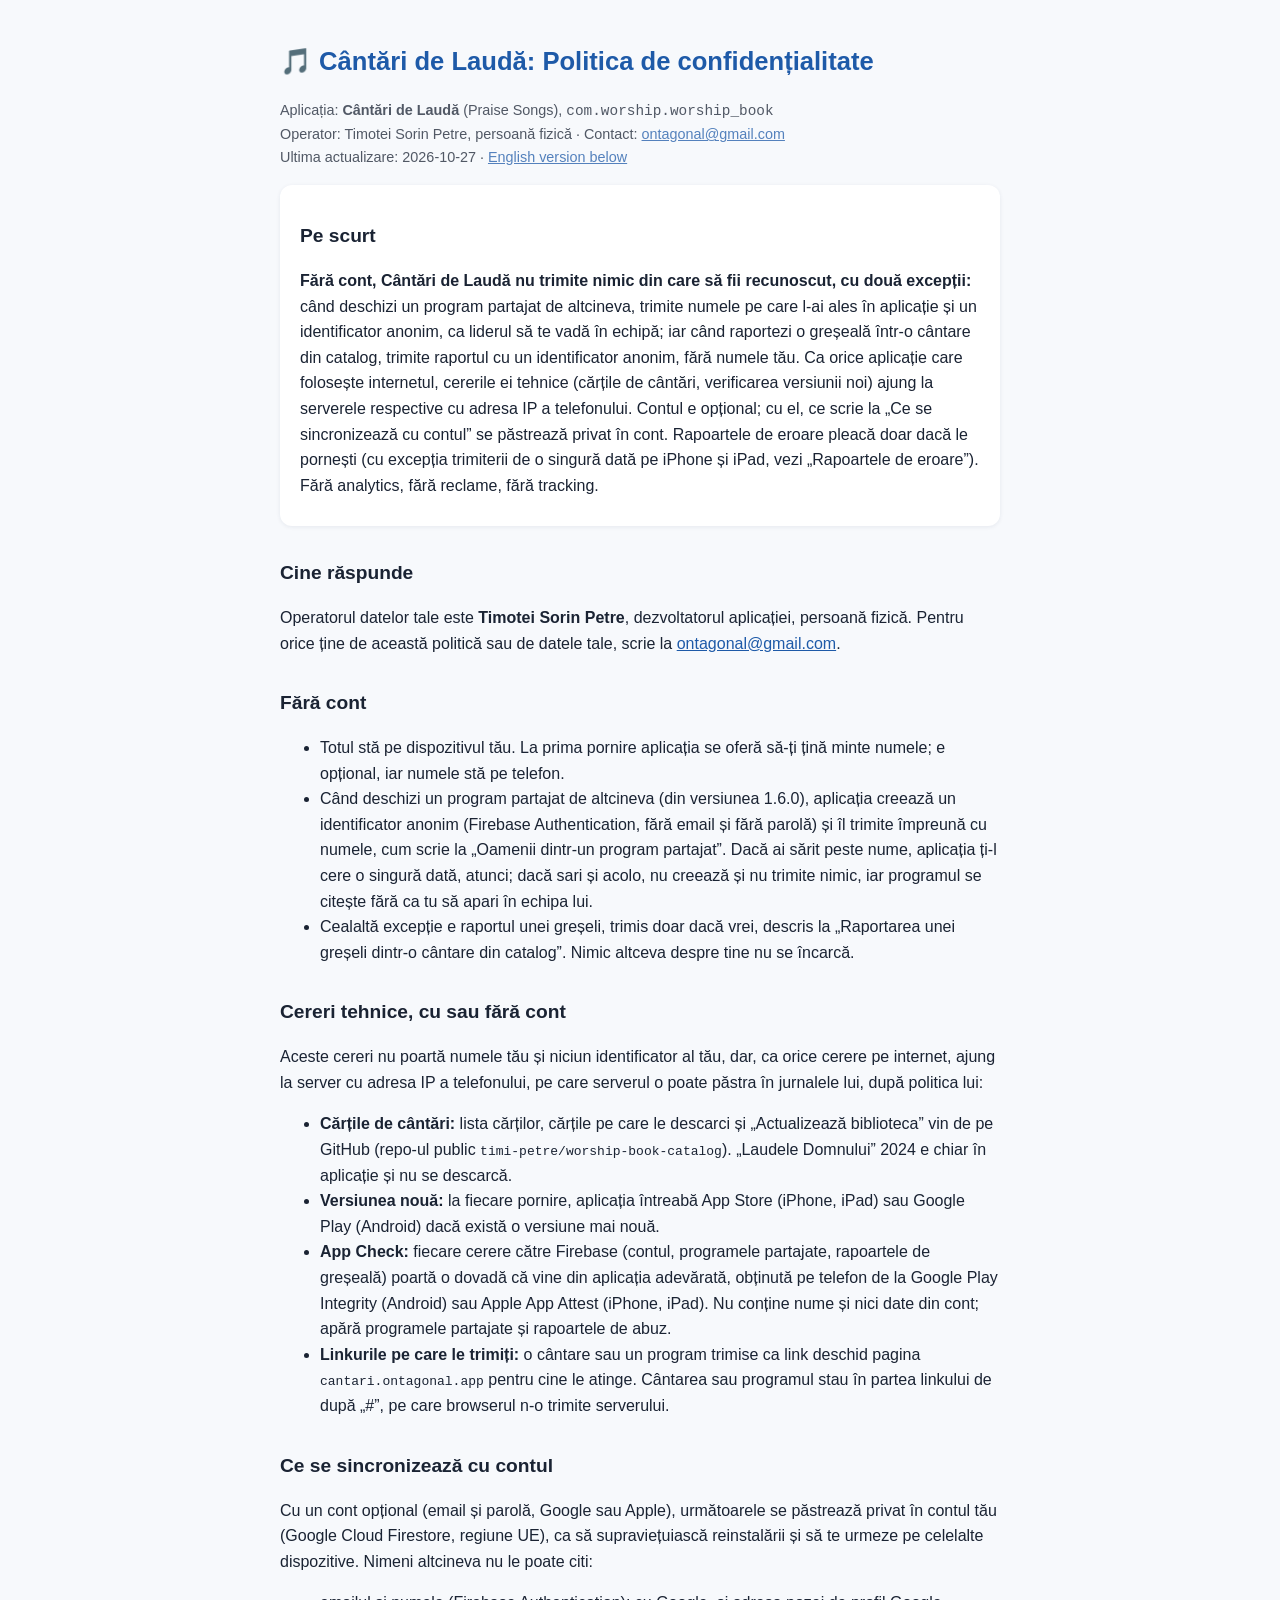
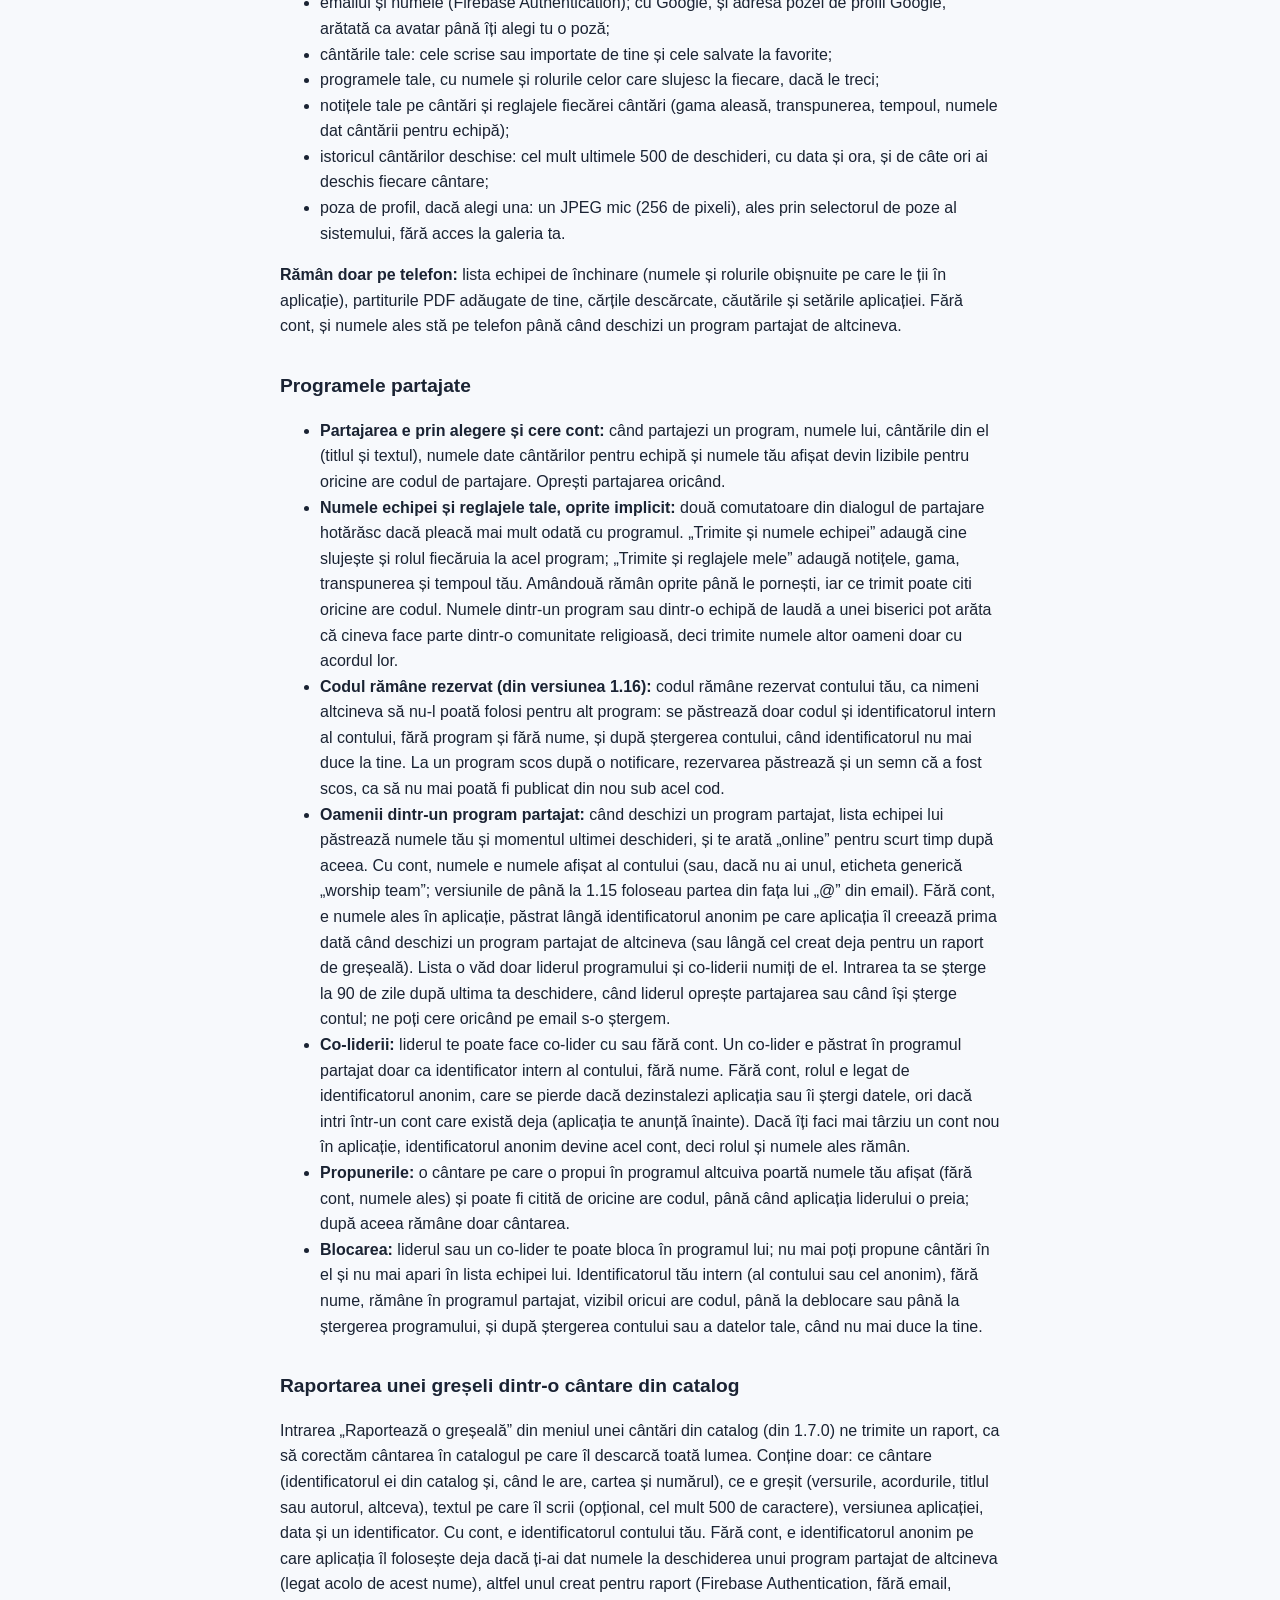
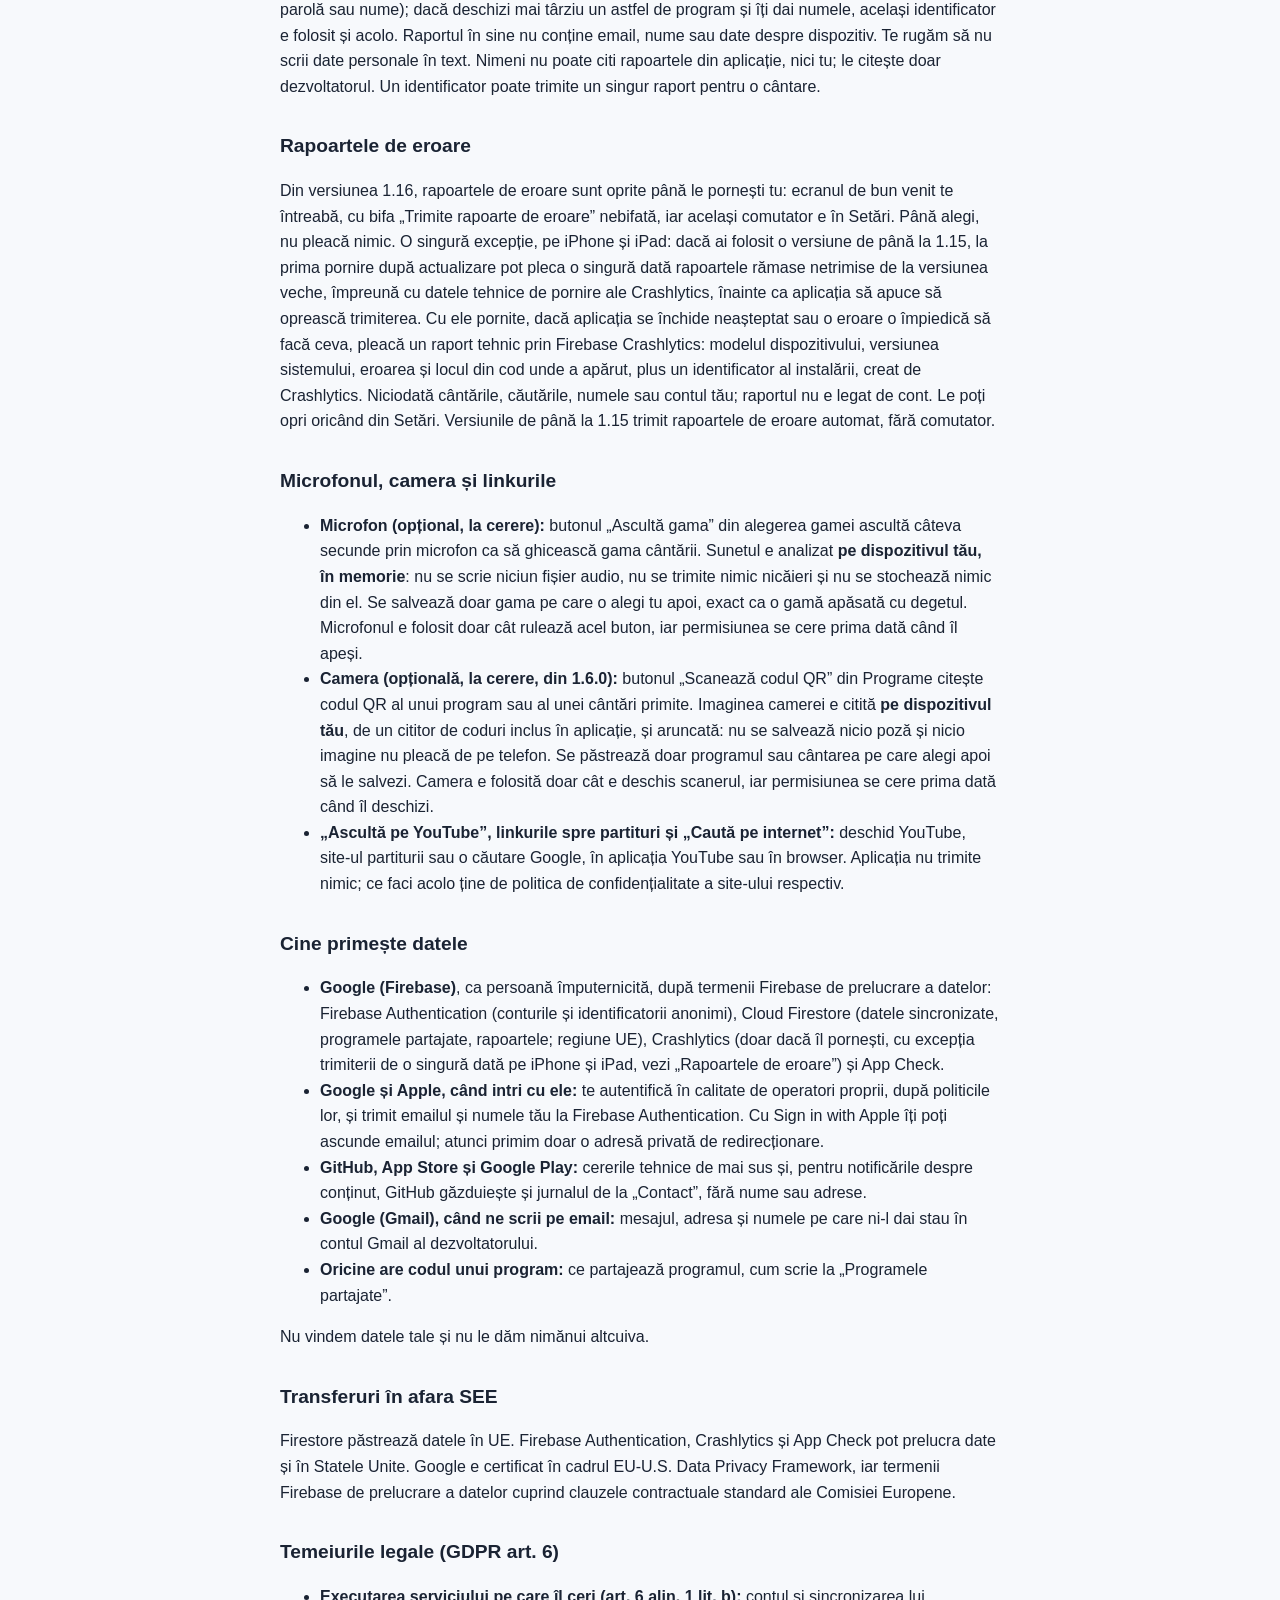
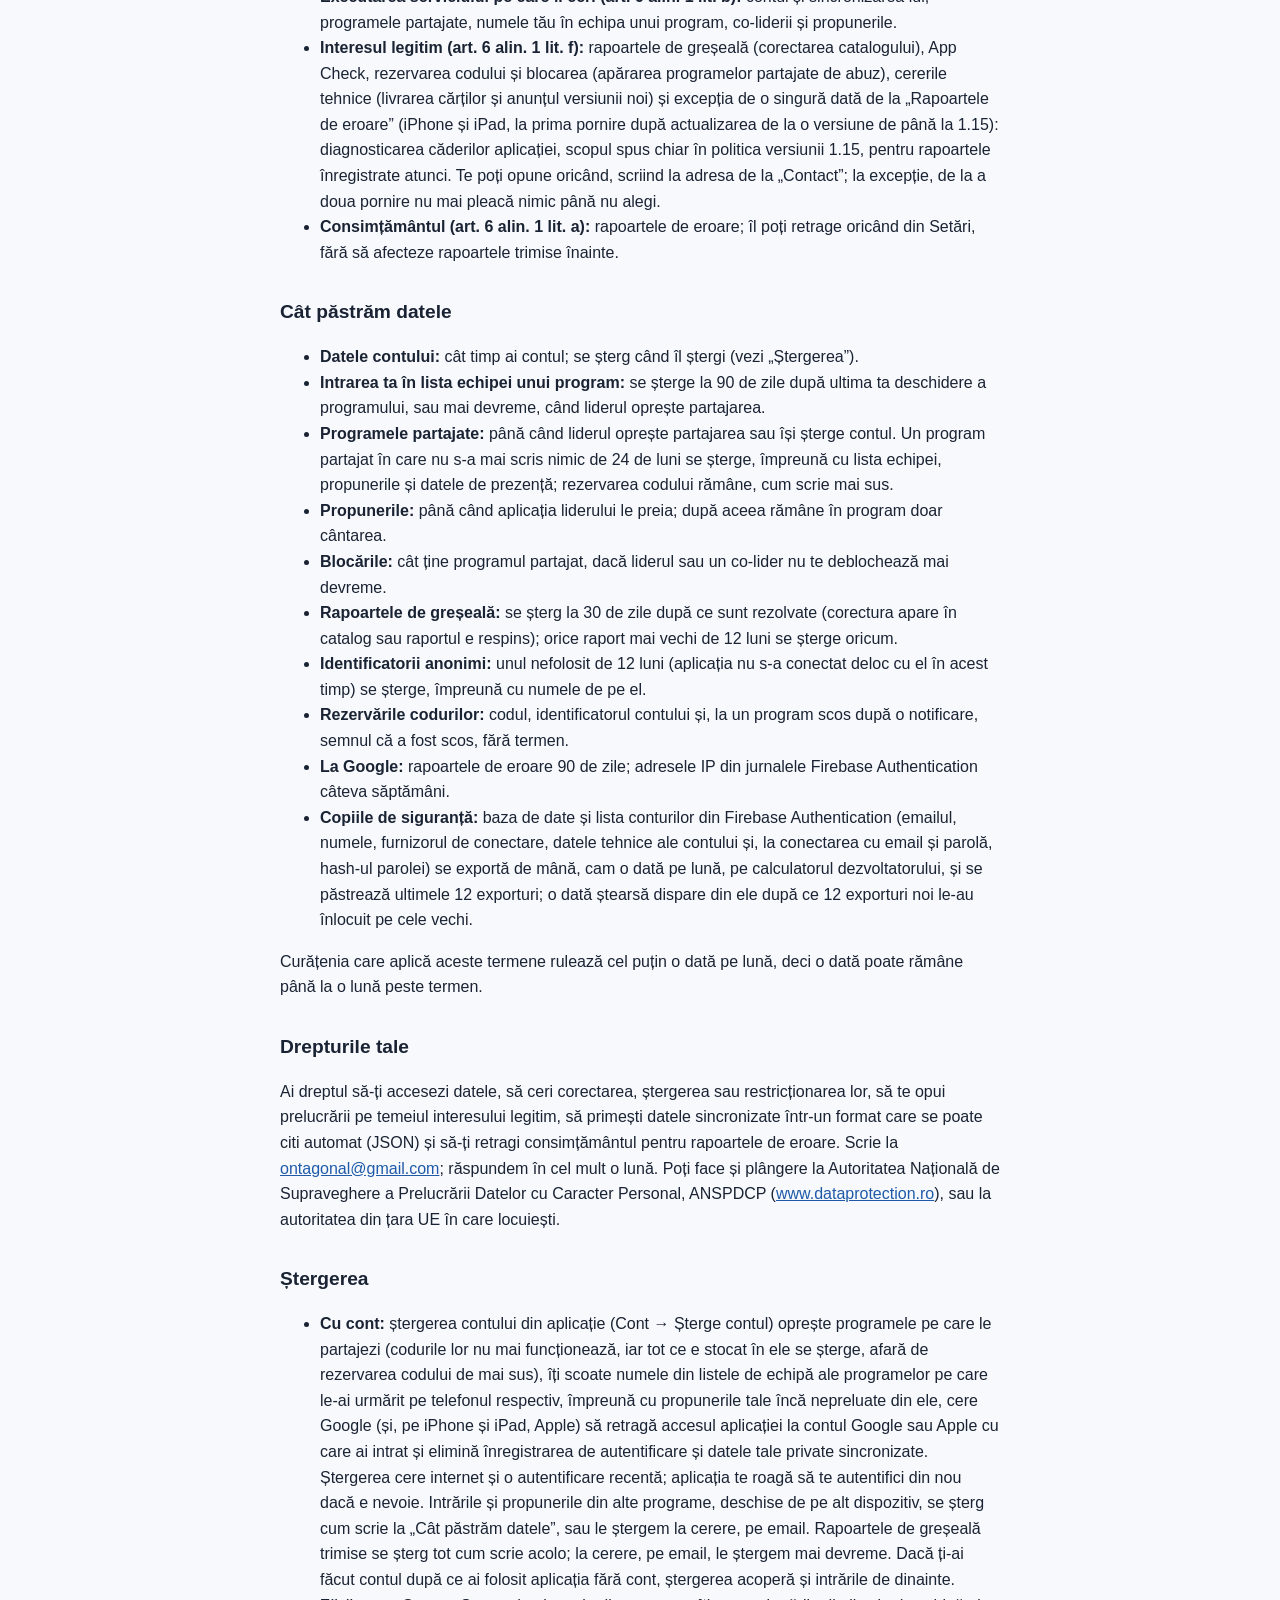
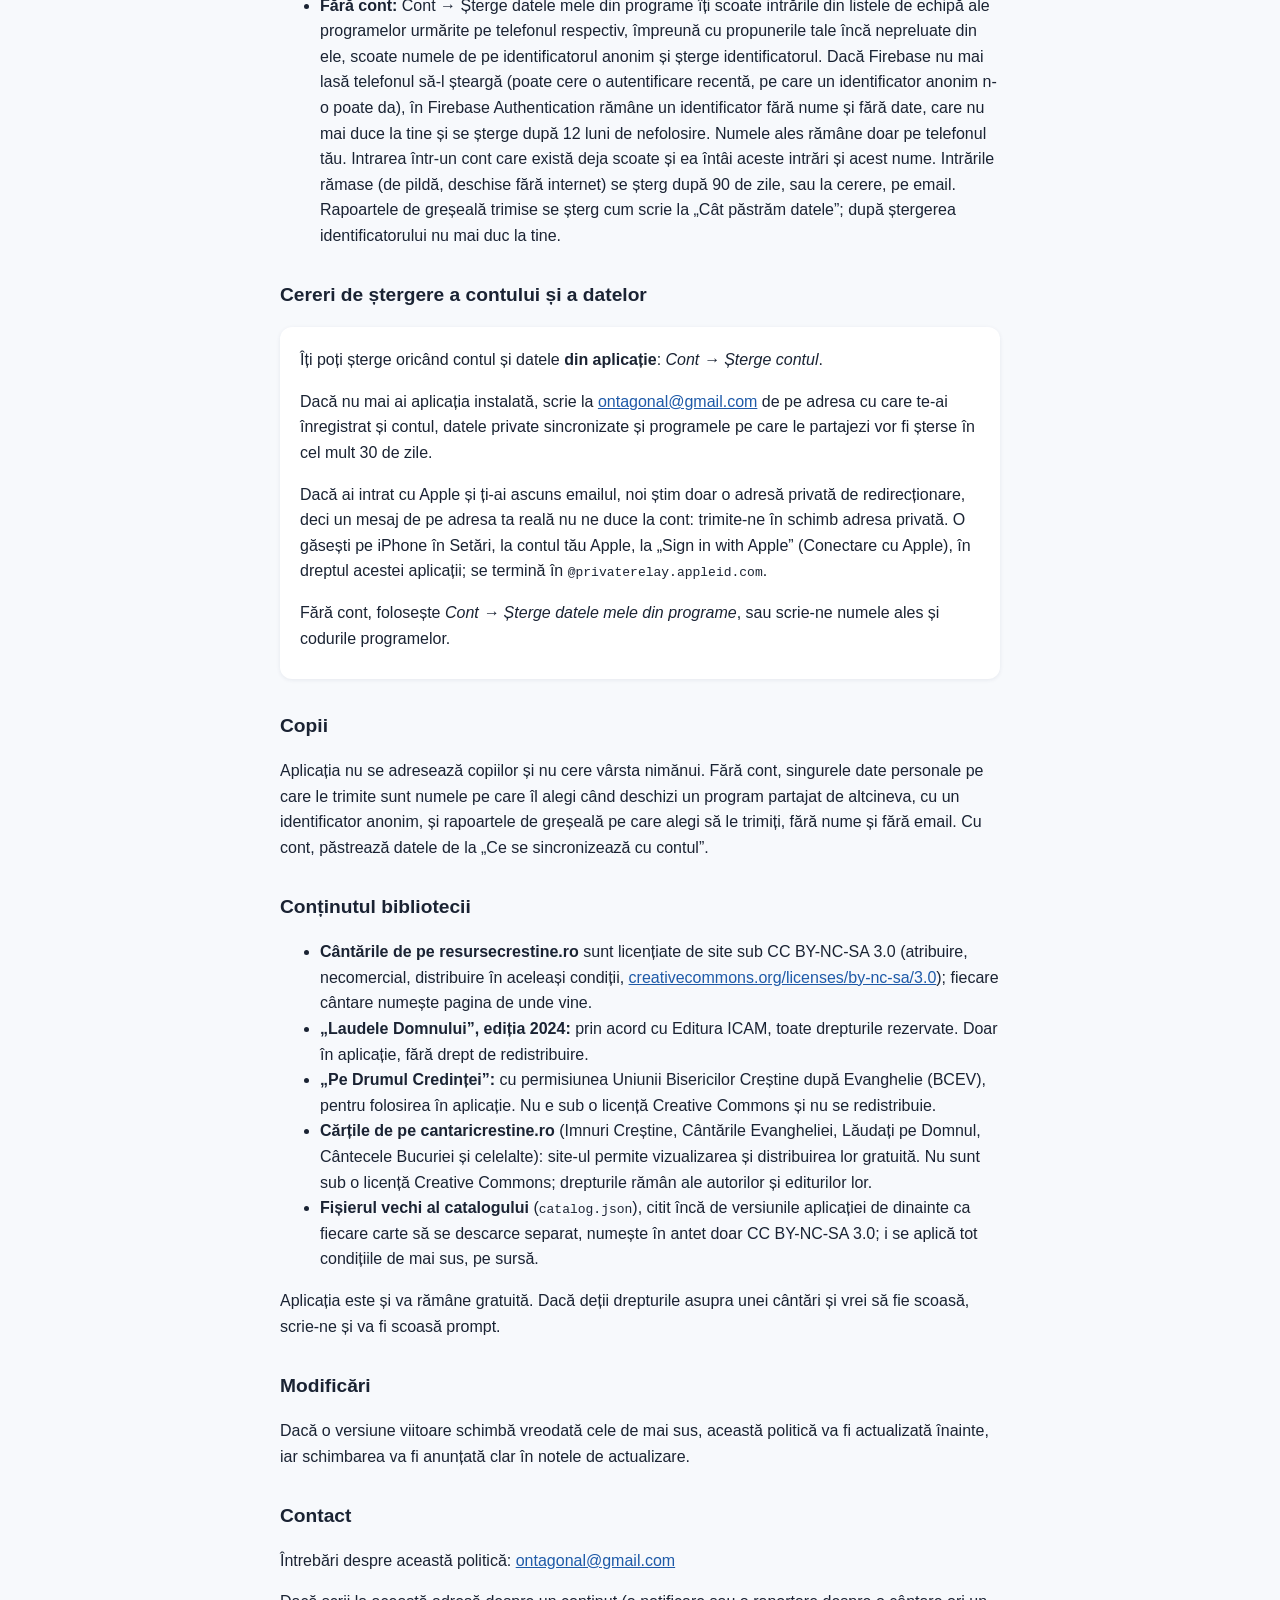
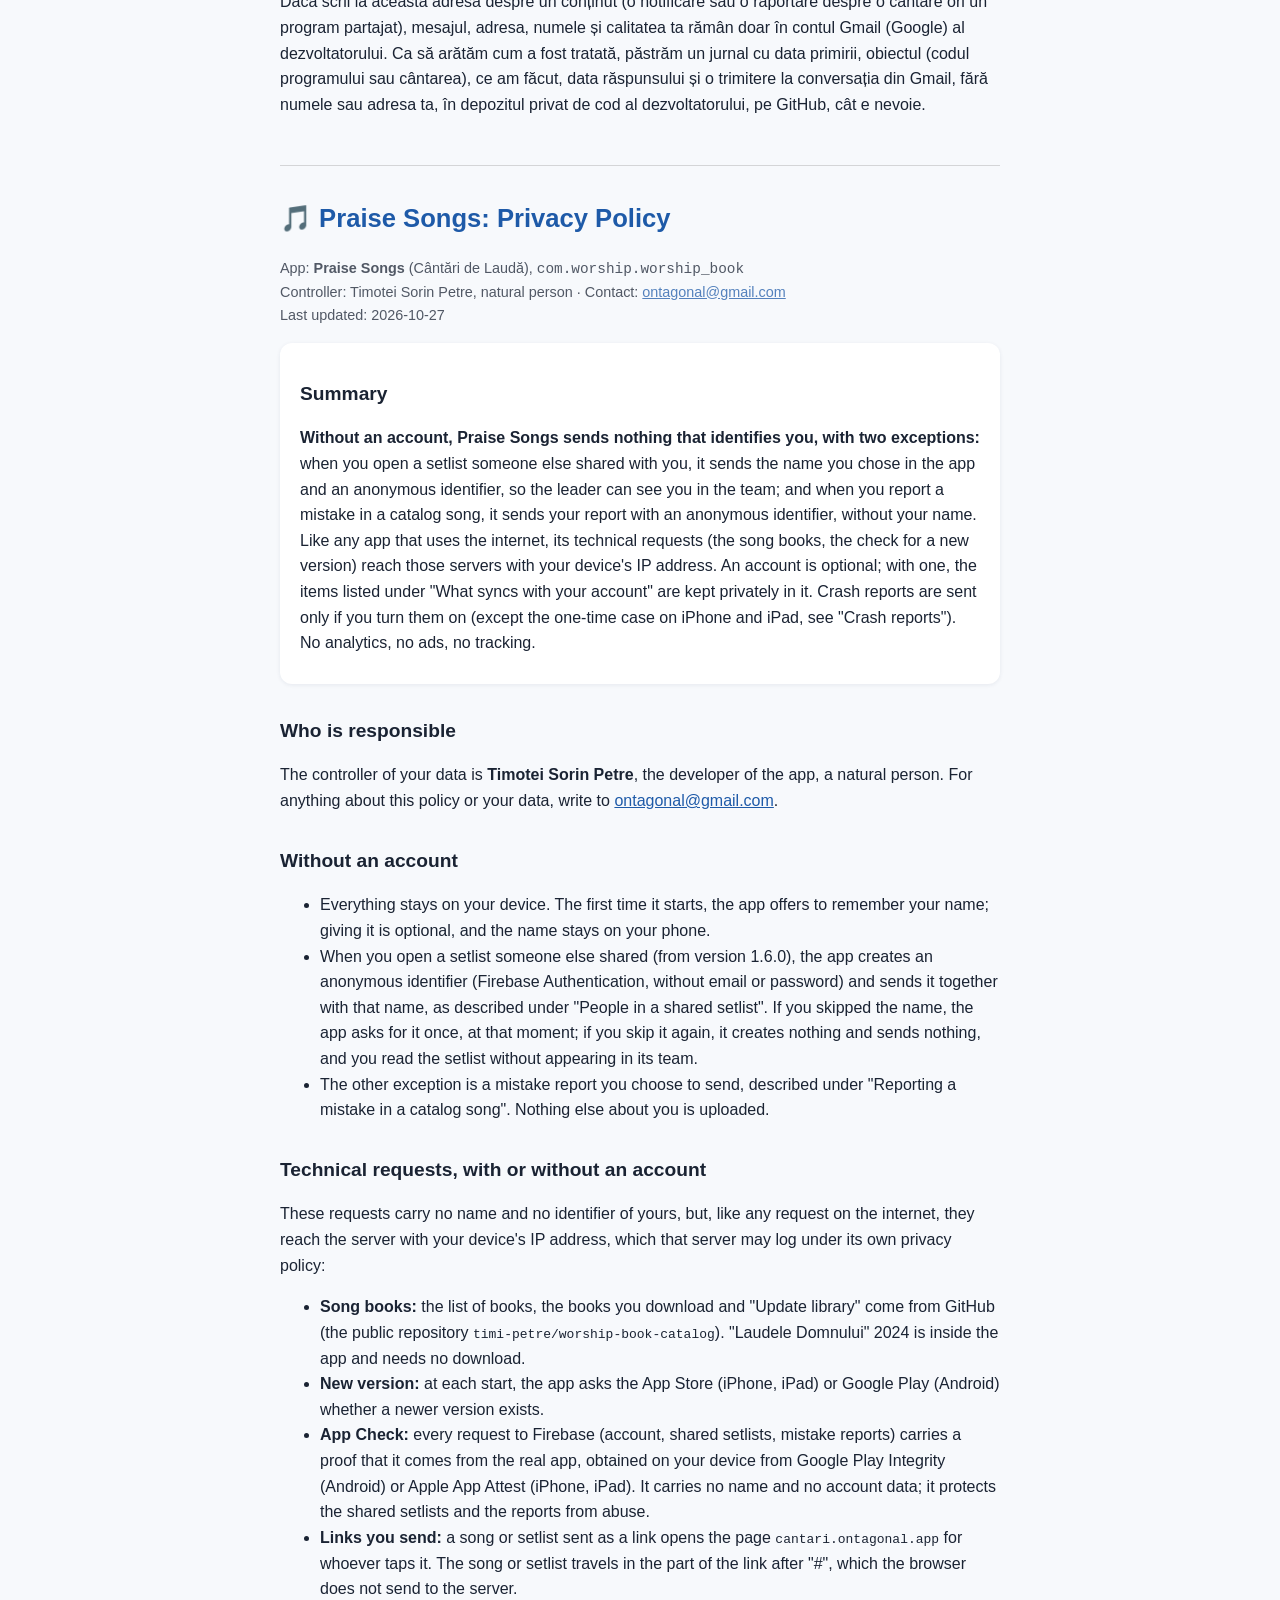
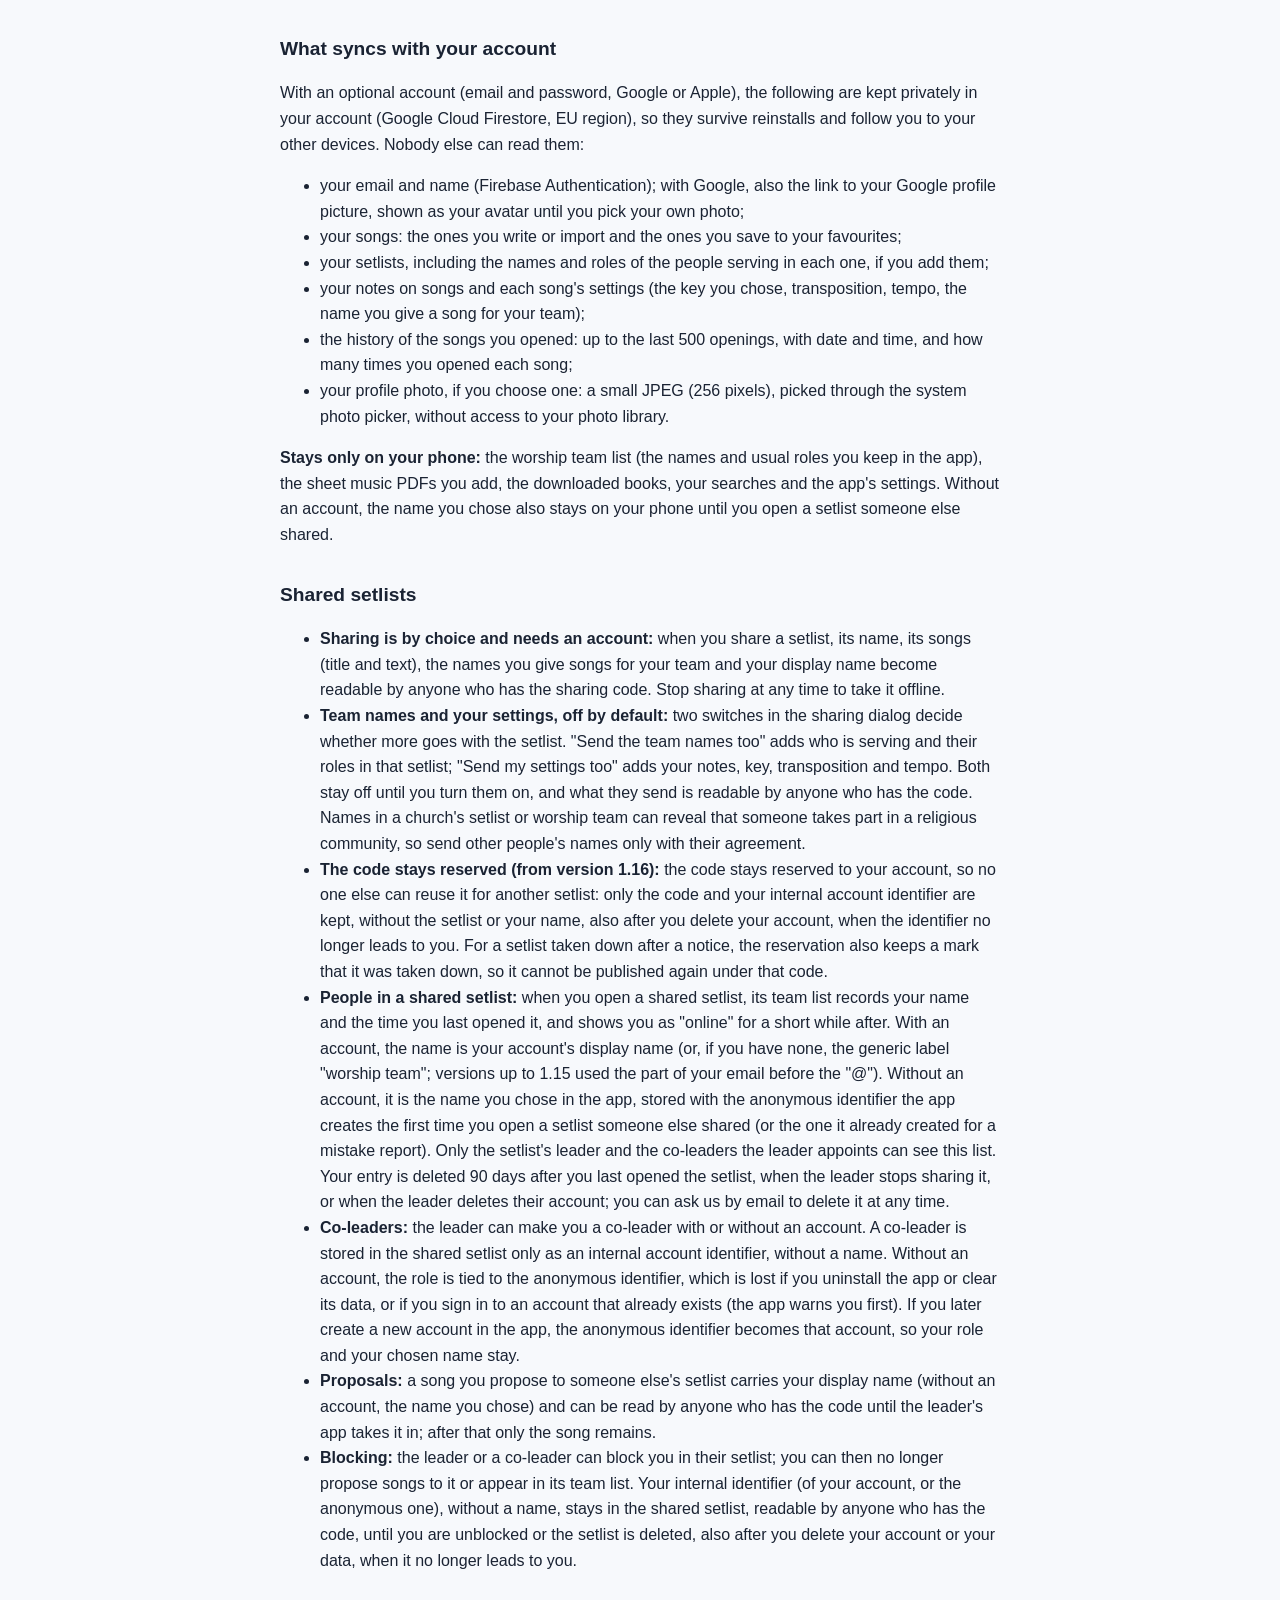
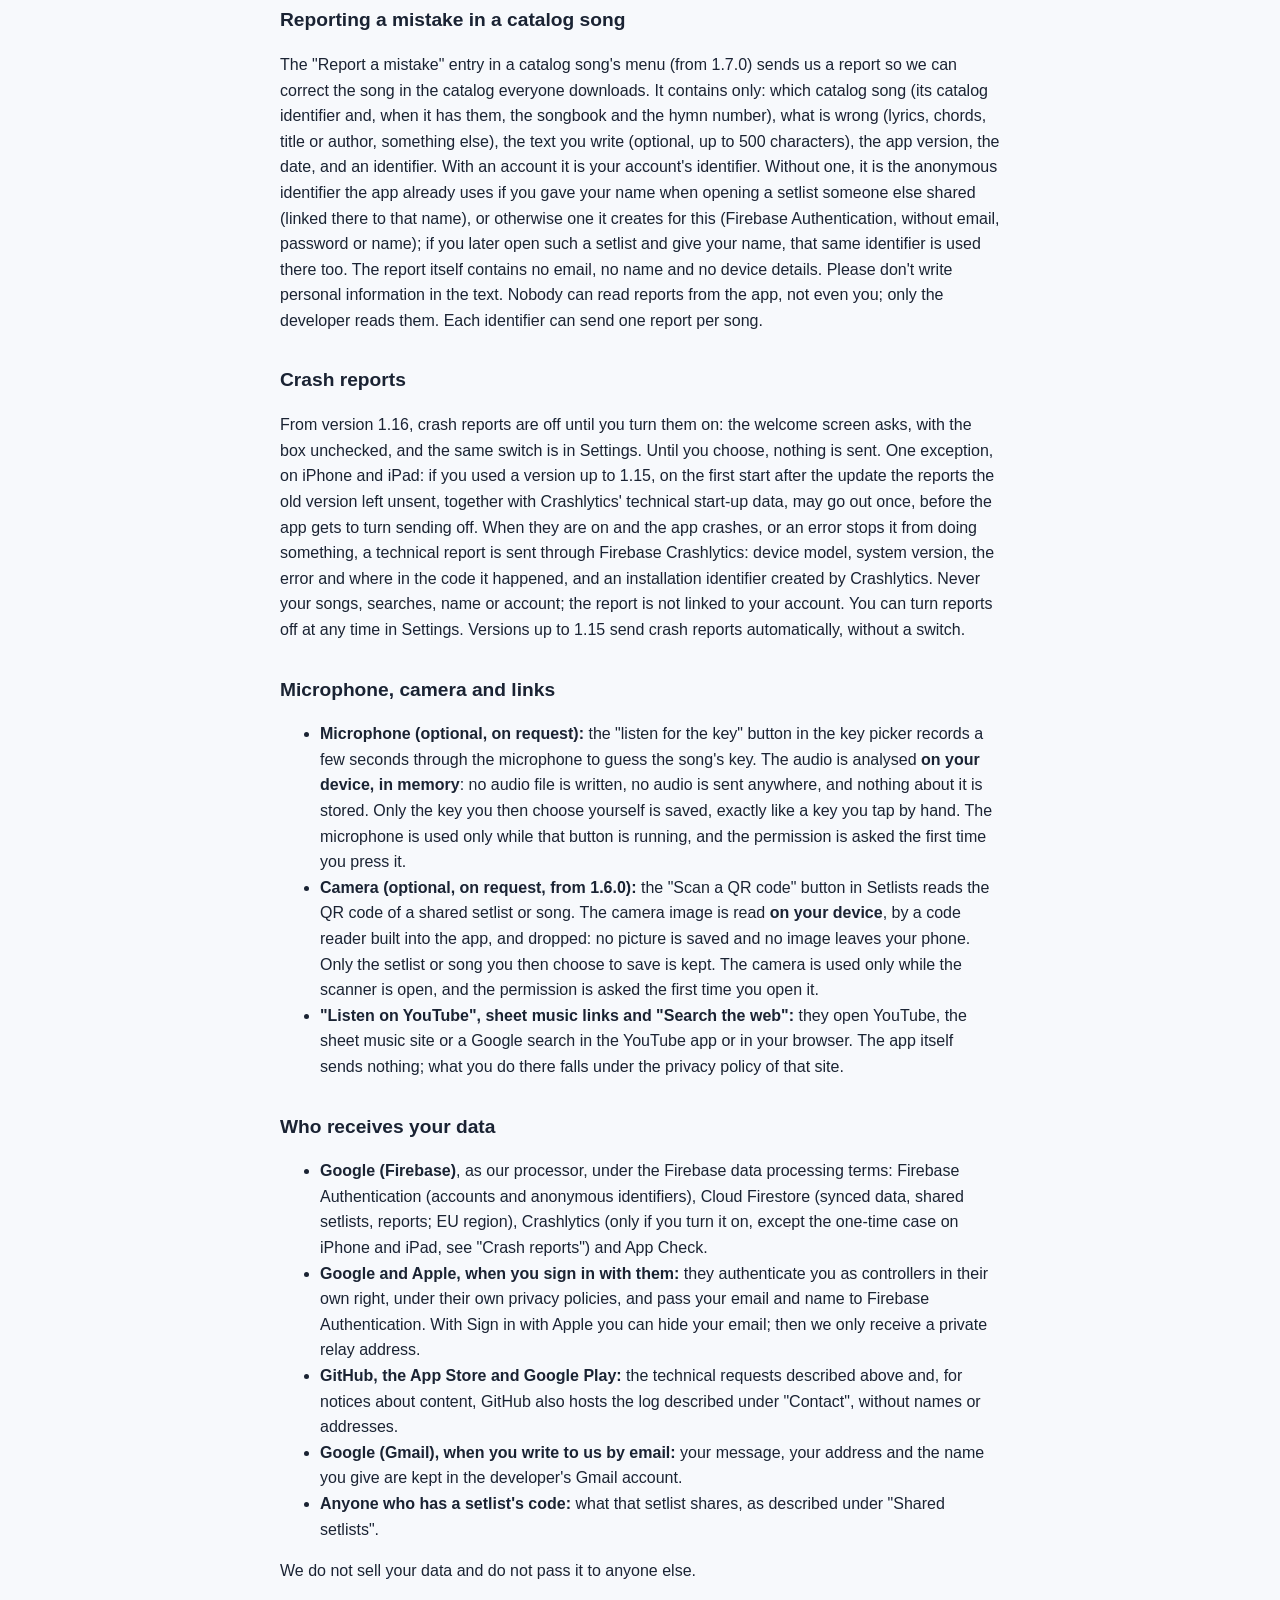
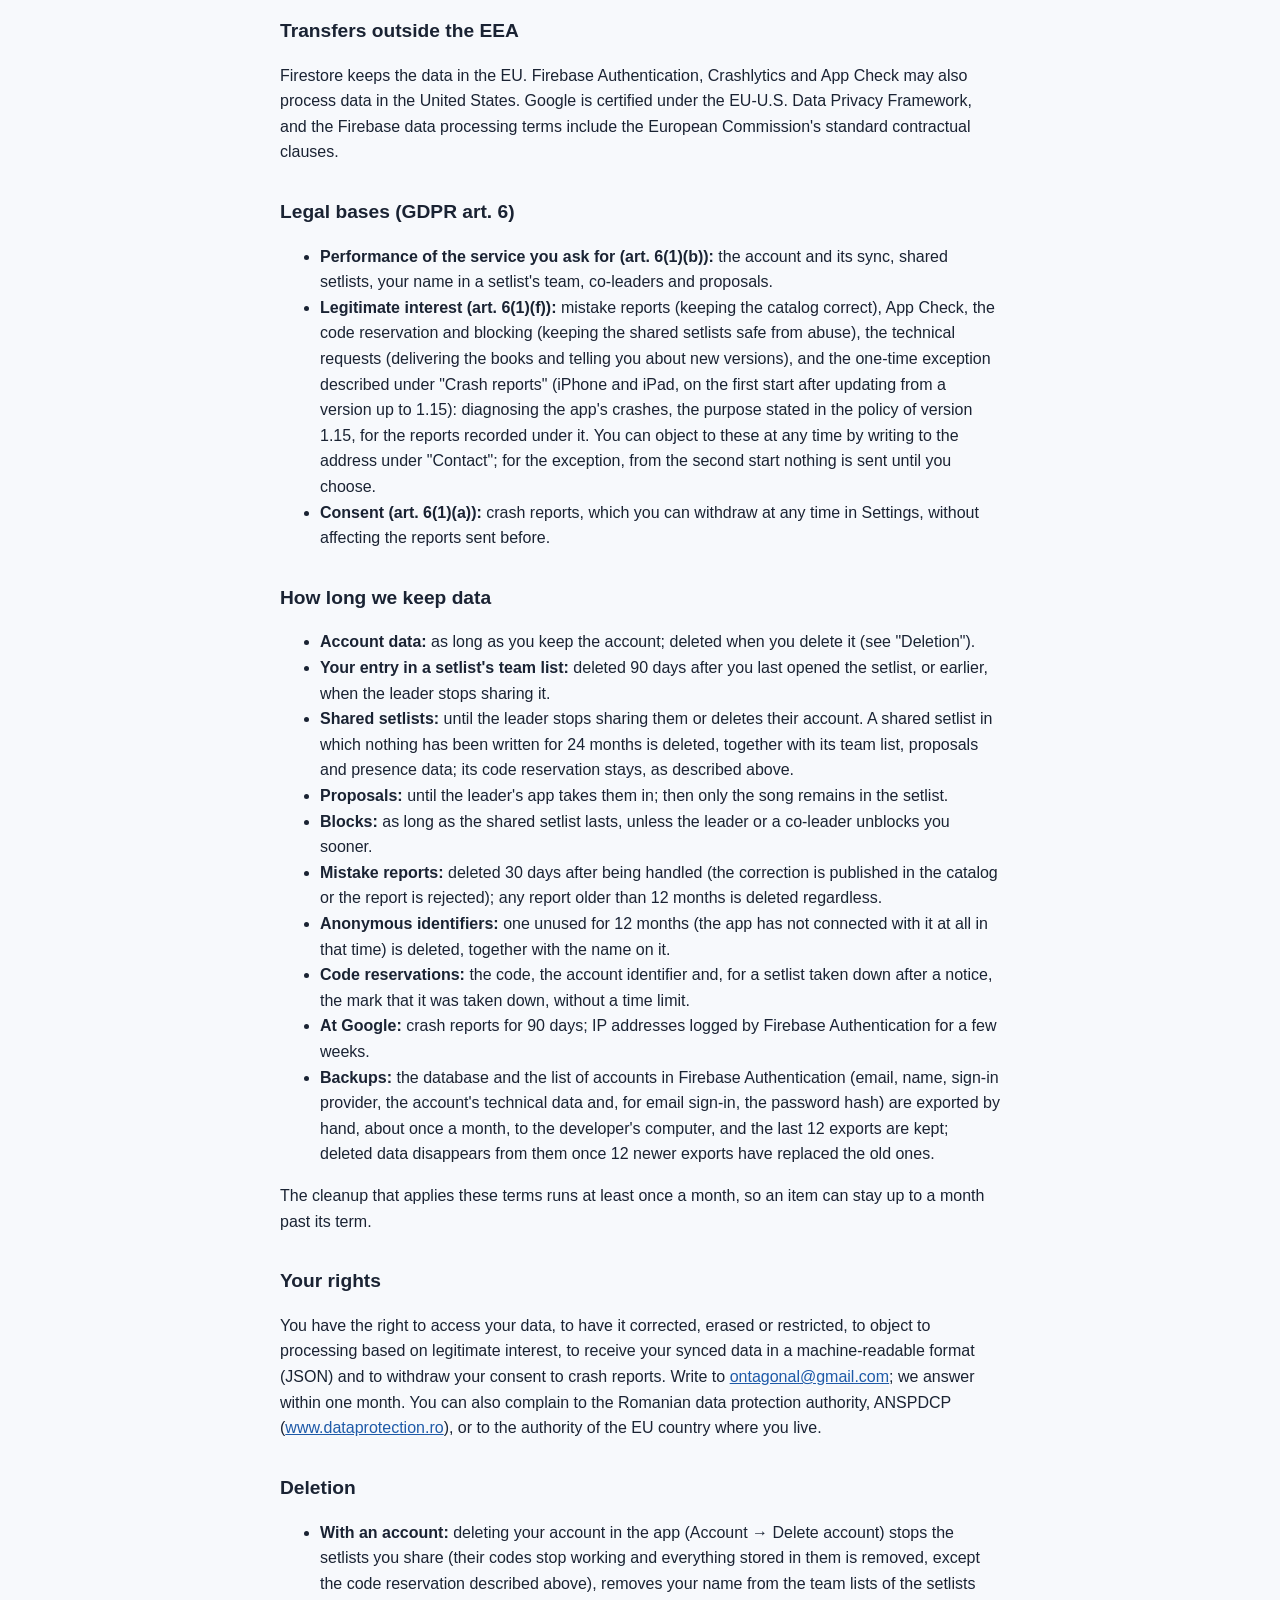
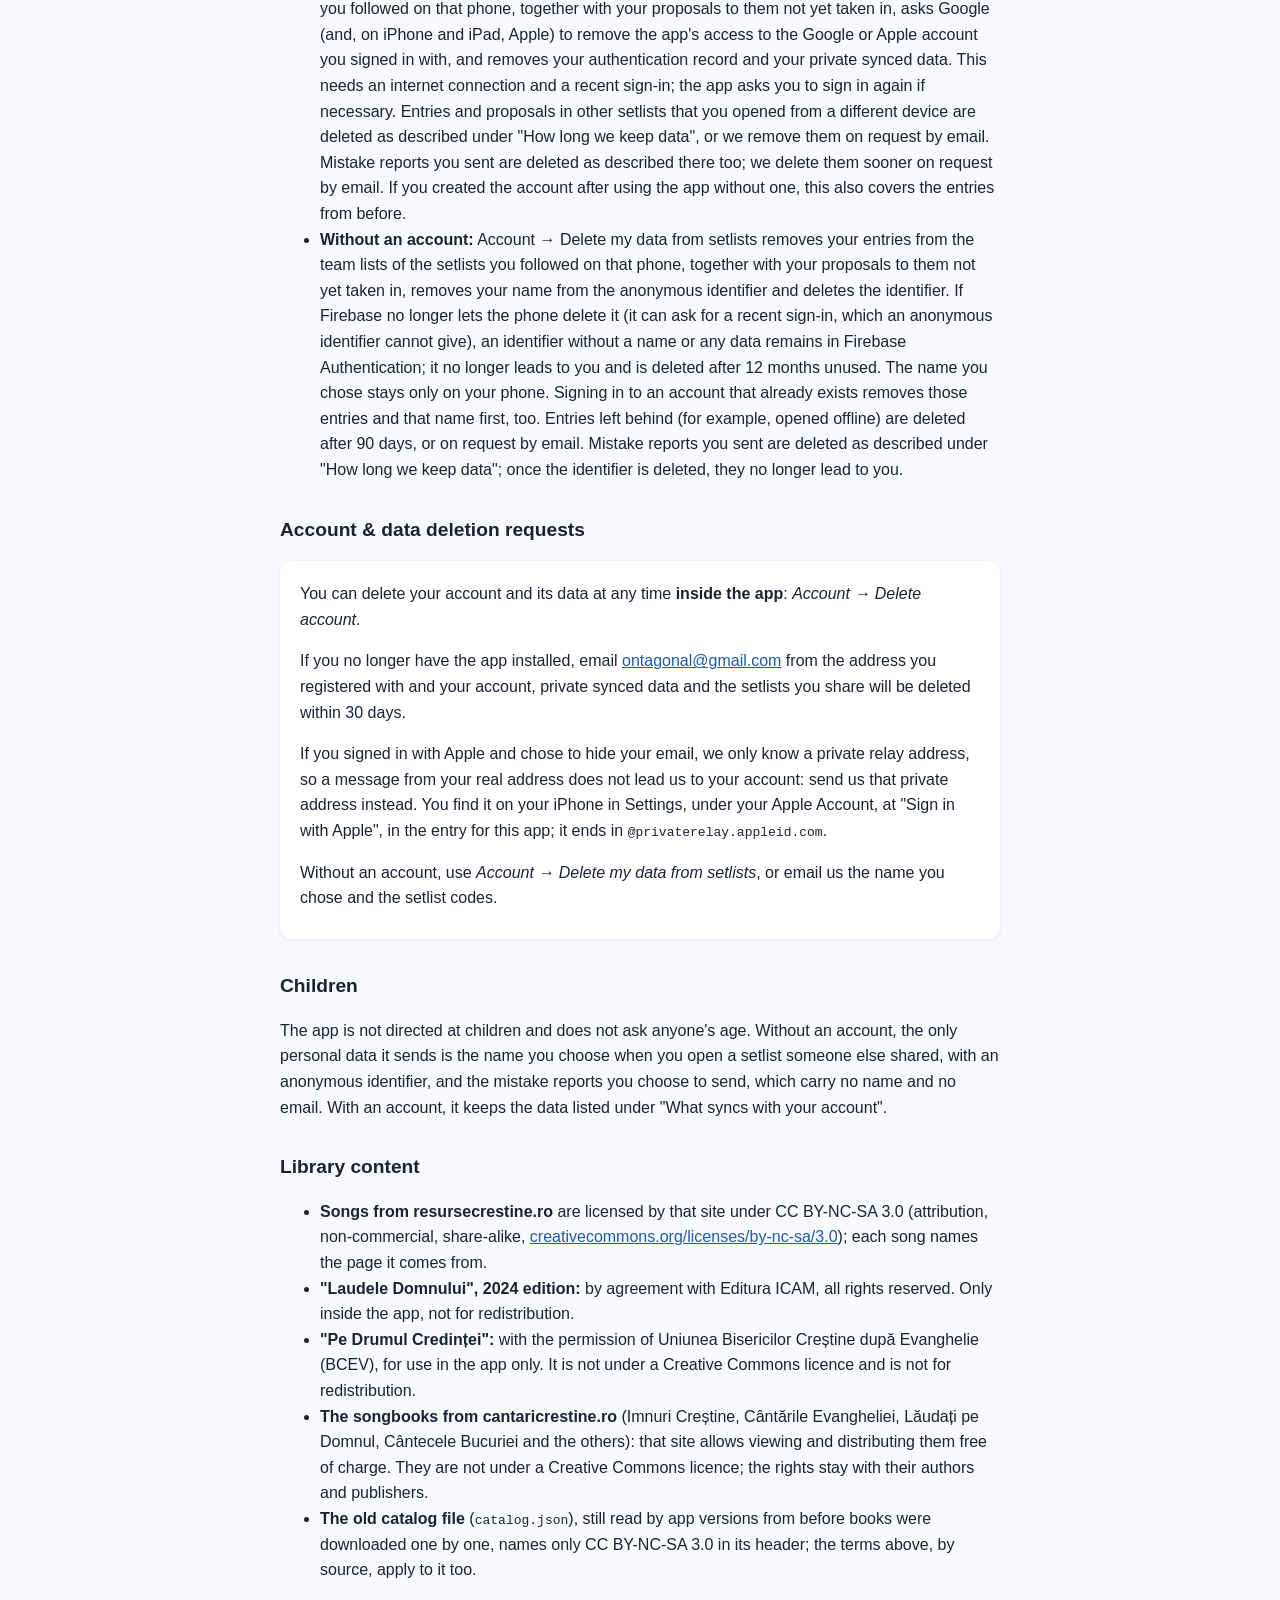
==== docs/index.html @ 09d2e2c5 "docs(politica): semnul de program scos de pe rezervarea codului, la rezervare și la termene [skip ci" ====
<!doctype html>
<html lang="ro">
<head>
<meta charset="utf-8">
<meta name="viewport" content="width=device-width, initial-scale=1">
<title>Politica de confidențialitate: Cântări de Laudă / Privacy Policy: Praise Songs</title>
<style>
  :root { color-scheme: light dark; }
  body {
    font-family: -apple-system, "Segoe UI", Roboto, sans-serif;
    line-height: 1.6; max-width: 720px; margin: 0 auto; padding: 24px 20px 64px;
    color: #1a2333; background: #f7f9fc;
  }
  @media (prefers-color-scheme: dark) {
    body { color: #e6ebf2; background: #10151d; }
    a { color: #9cc3ff; }
    .card { background: #171e29; }
  }
  h1 { font-size: 1.6rem; color: #1e5aa8; }
  @media (prefers-color-scheme: dark) { h1 { color: #9cc3ff; } }
  h2 { font-size: 1.2rem; margin-top: 2rem; }
  h3 { font-size: 1.05rem; }
  .meta { font-size: .9rem; opacity: .75; }
  .card {
    background: #fff; border-radius: 12px; padding: 4px 20px 12px;
    margin: 16px 0; box-shadow: 0 1px 4px rgba(20, 40, 80, .08);
  }
  hr { border: none; border-top: 1px solid rgba(128,128,128,.3); margin: 3rem 0 2rem; }
  a { color: #1e5aa8; }
</style>
</head>
<body>

<h1>🎵 Cântări de Laudă: Politica de confidențialitate</h1>
<p class="meta">
  Aplicația: <strong>Cântări de Laudă</strong> (Praise Songs), <code>com.worship.worship_book</code><br>
  Operator: Timotei Sorin Petre, persoană fizică · Contact: <a href="mailto:ontagonal@gmail.com">ontagonal@gmail.com</a><br>
  Ultima actualizare: 2026-10-27 · <a href="#english">English version below</a>
</p>

<div class="card">
<h2>Pe scurt</h2>
<p><strong>Fără cont, Cântări de Laudă nu trimite nimic din care să fii recunoscut, cu
două excepții:</strong> când deschizi un program partajat de altcineva, trimite numele pe
care l-ai ales în aplicație și un identificator anonim, ca liderul să te vadă în echipă;
iar când raportezi o greșeală într-o cântare din catalog, trimite raportul cu un
identificator anonim, fără numele tău. Ca orice aplicație care folosește internetul,
cererile ei tehnice (cărțile de cântări, verificarea versiunii noi) ajung la serverele
respective cu adresa IP a telefonului. Contul e opțional; cu el, ce scrie la „Ce se
sincronizează cu contul” se păstrează privat în cont. Rapoartele de eroare
pleacă doar dacă le pornești (cu excepția trimiterii de o singură dată pe iPhone
și iPad, vezi „Rapoartele de eroare”). Fără analytics, fără reclame, fără
tracking.</p>
</div>

<h2>Cine răspunde</h2>
<p>Operatorul datelor tale este <strong>Timotei Sorin Petre</strong>, dezvoltatorul
aplicației, persoană fizică. Pentru orice ține de această politică sau de datele tale,
scrie la <a href="mailto:ontagonal@gmail.com">ontagonal@gmail.com</a>.</p>

<h2>Fără cont</h2>
<ul>
  <li>Totul stă pe dispozitivul tău. La prima pornire aplicația se oferă să-ți țină minte
  numele; e opțional, iar numele stă pe telefon.</li>
  <li>Când deschizi un program partajat de altcineva (din versiunea 1.6.0), aplicația
  creează un identificator anonim (Firebase Authentication, fără email și fără parolă) și
  îl trimite împreună cu numele, cum scrie la „Oamenii dintr-un program partajat”. Dacă ai
  sărit peste nume, aplicația ți-l cere o singură dată, atunci; dacă sari și acolo, nu
  creează și nu trimite nimic, iar programul se citește fără ca tu să apari în echipa
  lui.</li>
  <li>Cealaltă excepție e raportul unei greșeli, trimis doar dacă vrei, descris la
  „Raportarea unei greșeli dintr-o cântare din catalog”. Nimic altceva despre tine nu se
  încarcă.</li>
</ul>

<h2>Cereri tehnice, cu sau fără cont</h2>
<p>Aceste cereri nu poartă numele tău și niciun identificator al tău, dar, ca orice cerere
pe internet, ajung la server cu adresa IP a telefonului, pe care serverul o poate păstra în
jurnalele lui, după politica lui:</p>
<ul>
  <li><strong>Cărțile de cântări:</strong> lista cărților, cărțile pe care le descarci și
  „Actualizează biblioteca” vin de pe GitHub (repo-ul public
  <code>timi-petre/worship-book-catalog</code>). „Laudele Domnului” 2024 e chiar în
  aplicație și nu se descarcă.</li>
  <li><strong>Versiunea nouă:</strong> la fiecare pornire, aplicația întreabă App Store
  (iPhone, iPad) sau Google Play (Android) dacă există o versiune mai nouă.</li>
  <li><strong>App Check:</strong> fiecare cerere către Firebase (contul, programele
  partajate, rapoartele de greșeală) poartă o dovadă că vine din aplicația adevărată,
  obținută pe telefon de la Google Play Integrity (Android) sau Apple App Attest (iPhone,
  iPad). Nu conține nume și nici date din cont; apără programele partajate și rapoartele
  de abuz.</li>
  <li><strong>Linkurile pe care le trimiți:</strong> o cântare sau un program trimise ca
  link deschid pagina <code>cantari.ontagonal.app</code> pentru cine le atinge. Cântarea
  sau programul stau în partea linkului de după „#”, pe care browserul n-o trimite
  serverului.</li>
</ul>

<h2>Ce se sincronizează cu contul</h2>
<p>Cu un cont opțional (email și parolă, Google sau Apple), următoarele se păstrează
privat în contul tău (Google Cloud Firestore, regiune UE), ca să supraviețuiască
reinstalării și să te urmeze pe celelalte dispozitive. Nimeni altcineva nu le poate
citi:</p>
<ul>
  <li>emailul și numele (Firebase Authentication); cu Google, și adresa pozei de profil
  Google, arătată ca avatar până îți alegi tu o poză;</li>
  <li>cântările tale: cele scrise sau importate de tine și cele salvate la favorite;</li>
  <li>programele tale, cu numele și rolurile celor care slujesc la fiecare, dacă le
  treci;</li>
  <li>notițele tale pe cântări și reglajele fiecărei cântări (gama aleasă, transpunerea,
  tempoul, numele dat cântării pentru echipă);</li>
  <li>istoricul cântărilor deschise: cel mult ultimele 500 de deschideri, cu data și ora,
  și de câte ori ai deschis fiecare cântare;</li>
  <li>poza de profil, dacă alegi una: un JPEG mic (256 de pixeli), ales prin selectorul
  de poze al sistemului, fără acces la galeria ta.</li>
</ul>
<p><strong>Rămân doar pe telefon:</strong> lista echipei de închinare (numele și rolurile
obișnuite pe care le ții în aplicație), partiturile PDF adăugate de tine, cărțile
descărcate, căutările și setările aplicației. Fără cont, și numele ales stă pe telefon
până când deschizi un program partajat de altcineva.</p>

<h2>Programele partajate</h2>
<ul>
  <li><strong>Partajarea e prin alegere și cere cont:</strong> când partajezi un program,
  numele lui, cântările din el (titlul și textul), numele date cântărilor pentru echipă și
  numele tău afișat devin lizibile pentru oricine are codul de partajare. Oprești
  partajarea oricând.</li>
  <li><strong>Numele echipei și reglajele tale, oprite implicit:</strong> două
  comutatoare din dialogul de partajare hotărăsc dacă pleacă mai mult odată cu programul.
  „Trimite și numele echipei” adaugă cine slujește și rolul fiecăruia la acel program;
  „Trimite și reglajele mele” adaugă notițele, gama, transpunerea și tempoul tău.
  Amândouă rămân oprite până le pornești, iar ce trimit poate citi oricine are codul.
  Numele dintr-un program sau dintr-o echipă de laudă a unei biserici pot arăta că cineva
  face parte dintr-o comunitate religioasă, deci trimite numele altor oameni doar cu
  acordul lor.</li>
  <li><strong>Codul rămâne rezervat (din versiunea 1.16):</strong> codul rămâne rezervat
  contului tău, ca nimeni altcineva să nu-l poată folosi pentru alt program: se păstrează
  doar codul și identificatorul intern al contului, fără program și fără nume,
  și după ștergerea contului, când identificatorul nu mai duce la tine. La un
  program scos după o notificare, rezervarea păstrează și un semn că a fost
  scos, ca să nu mai poată fi publicat din nou sub acel cod.</li>
  <li><strong>Oamenii dintr-un program partajat:</strong> când deschizi un program
  partajat, lista echipei lui păstrează numele tău și momentul ultimei deschideri, și te
  arată „online” pentru scurt timp după aceea. Cu cont, numele e numele afișat al contului
  (sau, dacă nu ai unul, eticheta generică „worship team”; versiunile de până la 1.15
  foloseau partea din fața lui „@” din email). Fără cont, e numele ales în aplicație,
  păstrat lângă identificatorul anonim pe care aplicația îl creează prima dată când
  deschizi un program partajat de altcineva (sau lângă cel creat deja pentru un raport de
  greșeală). Lista o văd doar liderul programului și co-liderii numiți de el. Intrarea ta
  se șterge la 90 de zile după ultima ta deschidere, când liderul oprește partajarea sau
  când își șterge contul; ne poți cere oricând pe email s-o ștergem.</li>
  <li><strong>Co-liderii:</strong> liderul te poate face co-lider cu sau fără cont. Un
  co-lider e păstrat în programul partajat doar ca identificator intern al contului, fără
  nume. Fără cont, rolul e legat de identificatorul anonim, care se pierde dacă
  dezinstalezi aplicația sau îi ștergi datele, ori dacă intri într-un cont care există
  deja (aplicația te anunță înainte). Dacă îți faci mai târziu un cont nou în aplicație,
  identificatorul anonim devine acel cont, deci rolul și numele ales rămân.</li>
  <li><strong>Propunerile:</strong> o cântare pe care o propui în programul altcuiva
  poartă numele tău afișat (fără cont, numele ales) și poate fi citită de oricine are
  codul, până când aplicația liderului o preia; după aceea rămâne doar cântarea.</li>
  <li><strong>Blocarea:</strong> liderul sau un co-lider te poate bloca în programul
  lui; nu mai poți propune cântări în el și nu mai apari în lista echipei lui.
  Identificatorul tău intern (al contului sau cel anonim), fără nume, rămâne în programul
  partajat, vizibil oricui are codul, până la deblocare sau până la ștergerea programului,
  și după ștergerea contului sau a datelor tale, când nu mai duce la tine.</li>
</ul>

<h2>Raportarea unei greșeli dintr-o cântare din catalog</h2>
<p>Intrarea „Raportează o greșeală” din meniul unei cântări din catalog (din 1.7.0) ne
trimite un raport, ca să corectăm cântarea în catalogul pe care îl descarcă toată lumea.
Conține doar: ce cântare (identificatorul ei din catalog și, când le are, cartea și
numărul), ce e greșit (versurile, acordurile, titlul sau autorul, altceva), textul pe care
îl scrii (opțional, cel mult 500 de caractere), versiunea aplicației, data și un
identificator. Cu cont, e identificatorul contului tău. Fără cont, e identificatorul anonim
pe care aplicația îl folosește deja dacă ți-ai dat numele la deschiderea unui program
partajat de altcineva (legat acolo de acest nume), altfel unul creat pentru raport
(Firebase Authentication, fără email, parolă sau nume); dacă deschizi mai târziu un astfel
de program și îți dai numele, același identificator e folosit și acolo. Raportul în sine
nu conține email, nume sau date despre dispozitiv. Te rugăm să nu scrii date personale în
text. Nimeni nu poate citi rapoartele din aplicație, nici tu; le citește doar
dezvoltatorul. Un identificator poate trimite un singur raport pentru o cântare.</p>

<h2>Rapoartele de eroare</h2>
<p>Din versiunea 1.16, rapoartele de eroare sunt oprite până le pornești tu: ecranul de
bun venit te întreabă, cu bifa „Trimite rapoarte de eroare” nebifată, iar același
comutator e în Setări. Până alegi, nu pleacă nimic. O singură excepție, pe iPhone și iPad: dacă ai
folosit o versiune de până la 1.15, la prima pornire după actualizare pot pleca o singură
dată rapoartele rămase netrimise de la versiunea veche, împreună cu datele tehnice de
pornire ale Crashlytics, înainte ca aplicația să apuce să oprească trimiterea. Cu ele
pornite, dacă aplicația se închide neașteptat sau o eroare o împiedică să facă ceva,
pleacă un raport tehnic prin Firebase Crashlytics: modelul dispozitivului, versiunea
sistemului, eroarea și locul din cod unde a apărut, plus un identificator al instalării,
creat de Crashlytics. Niciodată cântările, căutările, numele sau contul tău; raportul nu e
legat de cont. Le poți opri oricând din Setări. Versiunile de până la 1.15 trimit
rapoartele de eroare automat, fără comutator.</p>

<h2>Microfonul, camera și linkurile</h2>
<ul>
  <li><strong>Microfon (opțional, la cerere):</strong> butonul „Ascultă gama” din
  alegerea gamei ascultă câteva secunde prin microfon ca să ghicească gama cântării.
  Sunetul e analizat <strong>pe dispozitivul tău, în memorie</strong>: nu se scrie
  niciun fișier audio, nu se trimite nimic nicăieri și nu se stochează nimic din el.
  Se salvează doar gama pe care o alegi tu apoi, exact ca o gamă apăsată cu degetul.
  Microfonul e folosit doar cât rulează acel buton, iar permisiunea se cere prima dată
  când îl apeși.</li>
  <li><strong>Camera (opțională, la cerere, din 1.6.0):</strong> butonul „Scanează codul
  QR” din Programe citește codul QR al unui program sau al unei cântări primite. Imaginea
  camerei e citită <strong>pe dispozitivul tău</strong>, de un cititor de coduri inclus în
  aplicație, și aruncată: nu se salvează nicio poză și nicio imagine nu pleacă de pe
  telefon. Se păstrează doar programul sau cântarea pe care alegi apoi să le salvezi.
  Camera e folosită doar cât e deschis scanerul, iar permisiunea se cere prima dată când
  îl deschizi.</li>
  <li><strong>„Ascultă pe YouTube”, linkurile spre partituri și „Caută pe
  internet”:</strong> deschid YouTube, site-ul partiturii sau o căutare Google, în
  aplicația YouTube sau în browser. Aplicația nu trimite nimic; ce faci acolo ține de
  politica de confidențialitate a site-ului respectiv.</li>
</ul>

<h2>Cine primește datele</h2>
<ul>
  <li><strong>Google (Firebase)</strong>, ca persoană împuternicită, după termenii Firebase
  de prelucrare a datelor: Firebase Authentication (conturile și identificatorii anonimi),
  Cloud Firestore (datele sincronizate, programele partajate, rapoartele; regiune UE),
  Crashlytics (doar dacă îl pornești, cu excepția trimiterii de o singură dată
  pe iPhone și iPad, vezi „Rapoartele de eroare”) și App Check.</li>
  <li><strong>Google și Apple, când intri cu ele:</strong> te autentifică în calitate de
  operatori proprii, după politicile lor, și trimit emailul și numele tău la Firebase
  Authentication. Cu Sign in with Apple îți poți ascunde emailul; atunci primim doar o
  adresă privată de redirecționare.</li>
  <li><strong>GitHub, App Store și Google Play:</strong> cererile tehnice de mai
  sus și, pentru notificările despre conținut, GitHub găzduiește și jurnalul de
  la „Contact”, fără nume sau adrese.</li>
  <li><strong>Google (Gmail), când ne scrii pe email:</strong> mesajul, adresa și numele pe
  care ni-l dai stau în contul Gmail al dezvoltatorului.</li>
  <li><strong>Oricine are codul unui program:</strong> ce partajează programul, cum scrie
  la „Programele partajate”.</li>
</ul>
<p>Nu vindem datele tale și nu le dăm nimănui altcuiva.</p>

<h2>Transferuri în afara SEE</h2>
<p>Firestore păstrează datele în UE. Firebase Authentication, Crashlytics și App Check pot
prelucra date și în Statele Unite. Google e certificat în cadrul EU-U.S. Data Privacy
Framework, iar termenii Firebase de prelucrare a datelor cuprind clauzele contractuale
standard ale Comisiei Europene.</p>

<h2>Temeiurile legale (GDPR art. 6)</h2>
<ul>
  <li><strong>Executarea serviciului pe care îl ceri (art. 6 alin. 1 lit. b):</strong>
  contul și sincronizarea lui, programele partajate, numele tău în echipa unui program,
  co-liderii și propunerile.</li>
  <li><strong>Interesul legitim (art. 6 alin. 1 lit. f):</strong> rapoartele de greșeală
  (corectarea catalogului), App Check, rezervarea codului și blocarea (apărarea
  programelor partajate de abuz), cererile tehnice (livrarea cărților și anunțul versiunii noi) și
  excepția de o singură dată de la „Rapoartele de eroare” (iPhone și iPad, la prima pornire după
  actualizarea de la o versiune de până la 1.15): diagnosticarea căderilor aplicației, scopul spus
  chiar în politica versiunii 1.15, pentru rapoartele înregistrate atunci. Te poți opune oricând,
  scriind la adresa de la „Contact”; la excepție, de la a doua pornire nu mai pleacă nimic până nu
  alegi.</li>
  <li><strong>Consimțământul (art. 6 alin. 1 lit. a):</strong> rapoartele de eroare; îl
  poți retrage oricând din Setări, fără să afecteze rapoartele trimise înainte.</li>
</ul>

<h2>Cât păstrăm datele</h2>
<ul>
  <li><strong>Datele contului:</strong> cât timp ai contul; se șterg când îl ștergi (vezi
  „Ștergerea”).</li>
  <li><strong>Intrarea ta în lista echipei unui program:</strong> se șterge la 90 de zile
  după ultima ta deschidere a programului, sau mai devreme, când liderul oprește
  partajarea.</li>
  <li><strong>Programele partajate:</strong> până când liderul oprește partajarea sau își
  șterge contul. Un program partajat în care nu s-a mai scris nimic de 24 de luni se
  șterge, împreună cu lista echipei, propunerile și datele de prezență; rezervarea codului
  rămâne, cum scrie mai sus.</li>
  <li><strong>Propunerile:</strong> până când aplicația liderului le preia; după aceea
  rămâne în program doar cântarea.</li>
  <li><strong>Blocările:</strong> cât ține programul partajat, dacă liderul sau un
  co-lider nu te deblochează mai devreme.</li>
  <li><strong>Rapoartele de greșeală:</strong> se șterg la 30 de zile după ce sunt
  rezolvate (corectura apare în catalog sau raportul e respins); orice raport mai vechi de
  12 luni se șterge oricum.</li>
  <li><strong>Identificatorii anonimi:</strong> unul nefolosit de 12 luni (aplicația nu
  s-a conectat deloc cu el în acest timp) se șterge, împreună cu numele de pe el.</li>
  <li><strong>Rezervările codurilor:</strong> codul, identificatorul contului
  și, la un program scos după o notificare, semnul că a fost scos, fără
  termen.</li>
  <li><strong>La Google:</strong> rapoartele de eroare 90 de zile; adresele IP din
  jurnalele Firebase Authentication câteva săptămâni.</li>
  <li><strong>Copiile de siguranță:</strong> baza de date și lista conturilor din Firebase
  Authentication (emailul, numele, furnizorul de conectare, datele tehnice ale contului și, la
  conectarea cu email și parolă, hash-ul parolei) se exportă de mână, cam o dată pe lună, pe calculatorul dezvoltatorului, și se păstrează
  ultimele 12 exporturi; o dată ștearsă dispare din ele după ce 12 exporturi noi le-au
  înlocuit pe cele vechi.</li>
</ul>
<p>Curățenia care aplică aceste termene rulează cel puțin o dată pe lună, deci o dată
poate rămâne până la o lună peste termen.</p>

<h2>Drepturile tale</h2>
<p>Ai dreptul să-ți accesezi datele, să ceri corectarea, ștergerea sau restricționarea
lor, să te opui prelucrării pe temeiul interesului legitim, să primești datele
sincronizate într-un format care se poate citi automat (JSON) și să-ți retragi
consimțământul pentru rapoartele de eroare. Scrie la
<a href="mailto:ontagonal@gmail.com">ontagonal@gmail.com</a>; răspundem în cel mult o lună.
Poți face și plângere la Autoritatea Națională de Supraveghere a Prelucrării Datelor cu
Caracter Personal, ANSPDCP (<a href="https://www.dataprotection.ro">www.dataprotection.ro</a>),
sau la autoritatea din țara UE în care locuiești.</p>

<h2>Ștergerea</h2>
<ul>
  <li><strong>Cu cont:</strong> ștergerea contului din aplicație (Cont → Șterge contul)
  oprește programele pe care le partajezi (codurile lor nu mai funcționează, iar tot ce e
  stocat în ele se șterge, afară de rezervarea codului de mai sus), îți scoate numele din
  listele de echipă ale programelor pe care le-ai urmărit pe telefonul respectiv,
  împreună cu propunerile tale încă nepreluate din ele, cere Google (și, pe iPhone și iPad, Apple) să retragă accesul aplicației la contul Google sau
  Apple cu care ai intrat și elimină înregistrarea de autentificare și datele tale private
  sincronizate. Ștergerea cere
  internet și o autentificare recentă; aplicația te roagă să te autentifici din nou dacă e
  nevoie. Intrările și propunerile din alte programe, deschise de pe alt dispozitiv, se
  șterg cum scrie
  la „Cât păstrăm datele”, sau le ștergem la cerere, pe email. Rapoartele de greșeală
  trimise se șterg tot cum scrie acolo; la cerere, pe email, le ștergem mai devreme. Dacă
  ți-ai făcut contul după ce ai folosit aplicația fără cont, ștergerea acoperă și
  intrările de dinainte.</li>
  <li><strong>Fără cont:</strong> Cont → Șterge datele mele din programe îți scoate
  intrările din listele de echipă ale programelor urmărite pe telefonul respectiv,
  împreună cu propunerile tale încă nepreluate din ele, scoate numele de pe identificatorul anonim și șterge identificatorul. Dacă Firebase nu mai lasă
  telefonul să-l șteargă (poate cere o autentificare recentă, pe care un identificator
  anonim n-o poate da), în Firebase Authentication rămâne un identificator fără nume și
  fără date, care nu mai duce la tine și se șterge după 12 luni de nefolosire. Numele ales
  rămâne doar pe telefonul tău. Intrarea într-un cont care există deja scoate și ea întâi
  aceste intrări și acest nume. Intrările rămase (de pildă, deschise fără internet) se
  șterg după 90 de zile, sau la cerere, pe email. Rapoartele de greșeală trimise se șterg
  cum scrie la „Cât păstrăm datele”; după ștergerea identificatorului nu mai duc la
  tine.</li>
</ul>

<h2 id="stergere">Cereri de ștergere a contului și a datelor</h2>
<div class="card">
<p>Îți poți șterge oricând contul și datele <strong>din aplicație</strong>:
<em>Cont → Șterge contul</em>.</p>
<p>Dacă nu mai ai aplicația instalată, scrie la
<a href="mailto:ontagonal@gmail.com?subject=%C8%98tergere%20cont%20C%C3%A2nt%C4%83ri%20de%20Laud%C4%83">ontagonal@gmail.com</a>
de pe adresa cu care te-ai înregistrat și contul, datele private sincronizate și programele
pe care le partajezi vor fi șterse în cel mult 30 de zile.</p>
<p>Dacă ai intrat cu Apple și ți-ai ascuns emailul, noi știm doar o adresă privată de
redirecționare, deci un mesaj de pe adresa ta reală nu ne duce la cont: trimite-ne în
schimb adresa privată. O găsești pe iPhone în Setări, la contul tău Apple, la „Sign in with
Apple” (Conectare cu Apple), în dreptul acestei aplicații; se termină în
<code>@privaterelay.appleid.com</code>.</p>
<p>Fără cont, folosește <em>Cont → Șterge datele mele din programe</em>, sau scrie-ne
numele ales și codurile programelor.</p>
</div>

<h2>Copii</h2>
<p>Aplicația nu se adresează copiilor și nu cere vârsta nimănui. Fără cont, singurele date
personale pe care le trimite sunt numele pe care îl alegi când deschizi un program
partajat de altcineva, cu un identificator anonim, și rapoartele de greșeală pe care alegi
să le trimiți, fără nume și fără email. Cu cont, păstrează datele de la „Ce se
sincronizează cu contul”.</p>

<h2>Conținutul bibliotecii</h2>
<ul>
  <li><strong>Cântările de pe resursecrestine.ro</strong> sunt licențiate de site sub
  CC BY-NC-SA 3.0 (atribuire, necomercial, distribuire în aceleași condiții,
  <a href="https://creativecommons.org/licenses/by-nc-sa/3.0/">creativecommons.org/licenses/by-nc-sa/3.0</a>);
  fiecare cântare numește pagina de unde vine.</li>
  <li><strong>„Laudele Domnului”, ediția 2024:</strong> prin acord cu Editura ICAM, toate
  drepturile rezervate. Doar în aplicație, fără drept de redistribuire.</li>
  <li><strong>„Pe Drumul Credinței”:</strong> cu permisiunea Uniunii Bisericilor Creștine
  după Evanghelie (BCEV), pentru folosirea în aplicație. Nu e sub o licență Creative
  Commons și nu se redistribuie.</li>
  <li><strong>Cărțile de pe cantaricrestine.ro</strong> (Imnuri Creștine, Cântările
  Evangheliei, Lăudați pe Domnul, Cântecele Bucuriei și celelalte): site-ul permite
  vizualizarea și distribuirea lor gratuită. Nu sunt sub o licență Creative Commons;
  drepturile rămân ale autorilor și editurilor lor.</li>
  <li><strong>Fișierul vechi al catalogului</strong> (<code>catalog.json</code>), citit
  încă de versiunile aplicației de dinainte ca fiecare carte să se descarce separat,
  numește în antet doar CC BY-NC-SA 3.0; i se aplică tot condițiile de mai sus, pe
  sursă.</li>
</ul>
<p>Aplicația este și va rămâne gratuită. Dacă deții drepturile asupra unei cântări și vrei
să fie scoasă, scrie-ne și va fi scoasă prompt.</p>

<h2>Modificări</h2>
<p>Dacă o versiune viitoare schimbă vreodată cele de mai sus, această politică va fi
actualizată înainte, iar schimbarea va fi anunțată clar în notele de actualizare.</p>

<h2>Contact</h2>
<p>Întrebări despre această politică:
<a href="mailto:ontagonal@gmail.com">ontagonal@gmail.com</a></p>

<p>Dacă scrii la această adresă despre un conținut (o notificare sau o raportare despre o
cântare ori un program partajat), mesajul, adresa, numele și calitatea ta rămân doar în
contul Gmail (Google) al dezvoltatorului. Ca să arătăm cum a fost tratată, păstrăm un jurnal
cu data primirii, obiectul (codul programului sau cântarea), ce am făcut, data răspunsului și
o trimitere la conversația din Gmail, fără numele sau adresa ta, în depozitul privat de cod
al dezvoltatorului, pe GitHub, cât e nevoie.</p>

<hr>

<h1 id="english">🎵 Praise Songs: Privacy Policy</h1>
<p class="meta">
  App: <strong>Praise Songs</strong> (Cântări de Laudă), <code>com.worship.worship_book</code><br>
  Controller: Timotei Sorin Petre, natural person · Contact: <a href="mailto:ontagonal@gmail.com">ontagonal@gmail.com</a><br>
  Last updated: 2026-10-27
</p>

<div class="card">
<h2>Summary</h2>
<p><strong>Without an account, Praise Songs sends nothing that identifies you, with two
exceptions:</strong> when you open a setlist someone else shared with you, it sends the
name you chose in the app and an anonymous identifier, so the leader can see you in the
team; and when you report a mistake in a catalog song, it sends your report with an
anonymous identifier, without your name. Like any app that uses the internet, its
technical requests (the song books, the check for a new version) reach those servers with
your device's IP address. An account is optional; with one, the items listed under "What
syncs with your account" are kept privately in it. Crash reports are sent only
if you turn them on (except the one-time case on iPhone and iPad, see "Crash
reports"). No analytics, no ads, no tracking.</p>
</div>

<h2>Who is responsible</h2>
<p>The controller of your data is <strong>Timotei Sorin Petre</strong>, the developer of
the app, a natural person. For anything about this policy or your data, write to
<a href="mailto:ontagonal@gmail.com">ontagonal@gmail.com</a>.</p>

<h2>Without an account</h2>
<ul>
  <li>Everything stays on your device. The first time it starts, the app offers to
  remember your name; giving it is optional, and the name stays on your phone.</li>
  <li>When you open a setlist someone else shared (from version 1.6.0), the app creates an
  anonymous identifier (Firebase Authentication, without email or password) and sends it
  together with that name, as described under "People in a shared setlist". If you
  skipped the name, the app asks for it once, at that moment; if you skip it again, it
  creates nothing and sends nothing, and you read the setlist without appearing in its
  team.</li>
  <li>The other exception is a mistake report you choose to send, described under
  "Reporting a mistake in a catalog song". Nothing else about you is uploaded.</li>
</ul>

<h2>Technical requests, with or without an account</h2>
<p>These requests carry no name and no identifier of yours, but, like any request on the
internet, they reach the server with your device's IP address, which that server may log
under its own privacy policy:</p>
<ul>
  <li><strong>Song books:</strong> the list of books, the books you download and "Update
  library" come from GitHub (the public repository
  <code>timi-petre/worship-book-catalog</code>). "Laudele Domnului" 2024 is inside the app
  and needs no download.</li>
  <li><strong>New version:</strong> at each start, the app asks the App Store (iPhone,
  iPad) or Google Play (Android) whether a newer version exists.</li>
  <li><strong>App Check:</strong> every request to Firebase (account, shared setlists,
  mistake reports) carries a proof that it comes from the real app, obtained on your
  device from Google Play Integrity (Android) or Apple App Attest (iPhone, iPad). It
  carries no name and no account data; it protects the shared setlists and the reports
  from abuse.</li>
  <li><strong>Links you send:</strong> a song or setlist sent as a link opens the page
  <code>cantari.ontagonal.app</code> for whoever taps it. The song or setlist travels in
  the part of the link after "#", which the browser does not send to the server.</li>
</ul>

<h2>What syncs with your account</h2>
<p>With an optional account (email and password, Google or Apple), the following are kept
privately in your account (Google Cloud Firestore, EU region), so they survive reinstalls
and follow you to your other devices. Nobody else can read them:</p>
<ul>
  <li>your email and name (Firebase Authentication); with Google, also the link to your
  Google profile picture, shown as your avatar until you pick your own photo;</li>
  <li>your songs: the ones you write or import and the ones you save to your
  favourites;</li>
  <li>your setlists, including the names and roles of the people serving in each one, if
  you add them;</li>
  <li>your notes on songs and each song's settings (the key you chose, transposition,
  tempo, the name you give a song for your team);</li>
  <li>the history of the songs you opened: up to the last 500 openings, with date and
  time, and how many times you opened each song;</li>
  <li>your profile photo, if you choose one: a small JPEG (256 pixels), picked through the
  system photo picker, without access to your photo library.</li>
</ul>
<p><strong>Stays only on your phone:</strong> the worship team list (the names and usual
roles you keep in the app), the sheet music PDFs you add, the downloaded books, your
searches and the app's settings. Without an account, the name you chose also stays on
your phone until you open a setlist someone else shared.</p>

<h2>Shared setlists</h2>
<ul>
  <li><strong>Sharing is by choice and needs an account:</strong> when you share a
  setlist, its name, its songs (title and text), the names you give songs for your team
  and your display name become readable by anyone who has the sharing code. Stop sharing
  at any time to take it offline.</li>
  <li><strong>Team names and your settings, off by default:</strong> two switches in the
  sharing dialog decide whether more goes with the setlist. "Send the team names too" adds
  who is serving and their roles in that setlist; "Send my settings too" adds your notes,
  key, transposition and tempo. Both stay off until you turn them on, and what they send is
  readable by anyone who has the code. Names in a church's setlist or worship team can
  reveal that someone takes part in a religious community, so send other people's names
  only with their agreement.</li>
  <li><strong>The code stays reserved (from version 1.16):</strong> the code stays
  reserved to your account, so no one else can reuse it for another setlist: only the code
  and your internal account identifier are kept, without the setlist or your
  name, also after you delete your account, when the identifier no longer leads
  to you. For a setlist taken down after a notice, the reservation also keeps a
  mark that it was taken down, so it cannot be published again under that
  code.</li>
  <li><strong>People in a shared setlist:</strong> when you open a shared setlist, its
  team list records your name and the time you last opened it, and shows you as "online"
  for a short while after. With an account, the name is your account's display name (or,
  if you have none, the generic label "worship team"; versions up to 1.15 used the part of
  your email before the "@"). Without an account, it is the name you chose in the app,
  stored with the anonymous identifier the app creates the first time you open a setlist
  someone else shared (or the one it already created for a mistake report). Only the
  setlist's leader and the co-leaders the leader appoints can see this list. Your entry is
  deleted 90 days after you last opened the setlist, when the leader stops sharing it, or
  when the leader deletes their account; you can ask us by email to delete it at any
  time.</li>
  <li><strong>Co-leaders:</strong> the leader can make you a co-leader with or without an
  account. A co-leader is stored in the shared setlist only as an internal account
  identifier, without a name. Without an account, the role is tied to the anonymous
  identifier, which is lost if you uninstall the app or clear its data, or if you sign in
  to an account that already exists (the app warns you first). If you later create a new
  account in the app, the anonymous identifier becomes that account, so your role and your
  chosen name stay.</li>
  <li><strong>Proposals:</strong> a song you propose to someone else's setlist carries
  your display name (without an account, the name you chose) and can be read by anyone who
  has the code until the leader's app takes it in; after that only the song remains.</li>
  <li><strong>Blocking:</strong> the leader or a co-leader can block you in their setlist;
  you can then no longer propose songs to it or appear in its team list. Your internal
  identifier (of your account, or the anonymous one), without a name, stays in the shared
  setlist, readable by anyone who has the code, until you are unblocked or the setlist is
  deleted, also after you delete your account or your data, when it no longer leads to
  you.</li>
</ul>

<h2>Reporting a mistake in a catalog song</h2>
<p>The "Report a mistake" entry in a catalog song's menu (from 1.7.0) sends us a report
so we can correct the song in the catalog everyone downloads. It contains only: which
catalog song (its catalog identifier and, when it has them, the songbook and the hymn
number), what is wrong (lyrics, chords, title or author, something else), the text you
write (optional, up to 500 characters), the app version, the date, and an identifier. With
an account it is your account's identifier. Without one, it is the anonymous identifier
the app already uses if you gave your name when opening a setlist someone else shared
(linked there to that name), or otherwise one it creates for this (Firebase
Authentication, without email, password or name); if you later open such a setlist and
give your name, that same identifier is used there too. The report itself contains no
email, no name and no device details. Please don't write personal information in the
text. Nobody can read reports from the app, not even you; only the developer reads them.
Each identifier can send one report per song.</p>

<h2>Crash reports</h2>
<p>From version 1.16, crash reports are off until you turn them on: the welcome screen
asks, with the box unchecked, and the same switch is in Settings. Until you choose,
nothing is sent. One exception, on iPhone and iPad: if you used a version up to 1.15, on the first
start after the update the reports the old version left unsent, together with Crashlytics'
technical start-up data, may go out once, before the app gets to turn sending off. When
they are on and the app crashes, or an error stops it from doing something, a technical
report is sent through Firebase Crashlytics: device model, system version, the error and
where in the code it happened, and an installation identifier created by Crashlytics.
Never your songs, searches, name or account; the report is not linked to your account. You
can turn reports off at any time in Settings. Versions up to 1.15 send crash reports
automatically, without a switch.</p>

<h2>Microphone, camera and links</h2>
<ul>
  <li><strong>Microphone (optional, on request):</strong> the "listen for the key"
  button in the key picker records a few seconds through the microphone to guess the
  song's key. The audio is analysed <strong>on your device, in memory</strong>: no audio
  file is written, no audio is sent anywhere, and nothing about it is stored. Only the
  key you then choose yourself is saved, exactly like a key you tap by hand. The
  microphone is used only while that button is running, and the permission is asked the
  first time you press it.</li>
  <li><strong>Camera (optional, on request, from 1.6.0):</strong> the "Scan a QR code"
  button in Setlists reads the QR code of a shared setlist or song. The camera image is
  read <strong>on your device</strong>, by a code reader built into the app, and dropped:
  no picture is saved and no image leaves your phone. Only the setlist or song you then
  choose to save is kept. The camera is used only while the scanner is open, and the
  permission is asked the first time you open it.</li>
  <li><strong>"Listen on YouTube", sheet music links and "Search the web":</strong> they
  open YouTube, the sheet music site or a Google search in the YouTube app or in your
  browser. The app itself sends nothing; what you do there falls under the privacy policy
  of that site.</li>
</ul>

<h2>Who receives your data</h2>
<ul>
  <li><strong>Google (Firebase)</strong>, as our processor, under the Firebase data
  processing terms: Firebase Authentication (accounts and anonymous identifiers), Cloud
  Firestore (synced data, shared setlists, reports; EU region), Crashlytics
  (only if you turn it on, except the one-time case on iPhone and iPad, see
  "Crash reports") and App Check.</li>
  <li><strong>Google and Apple, when you sign in with them:</strong> they authenticate you
  as controllers in their own right, under their own privacy policies, and pass your email
  and name to Firebase Authentication. With Sign in with Apple you can hide your email;
  then we only receive a private relay address.</li>
  <li><strong>GitHub, the App Store and Google Play:</strong> the technical
  requests described above and, for notices about content, GitHub also hosts the
  log described under "Contact", without names or addresses.</li>
  <li><strong>Google (Gmail), when you write to us by email:</strong> your message, your
  address and the name you give are kept in the developer's Gmail account.</li>
  <li><strong>Anyone who has a setlist's code:</strong> what that setlist shares, as
  described under "Shared setlists".</li>
</ul>
<p>We do not sell your data and do not pass it to anyone else.</p>

<h2>Transfers outside the EEA</h2>
<p>Firestore keeps the data in the EU. Firebase Authentication, Crashlytics and App Check
may also process data in the United States. Google is certified under the EU-U.S. Data
Privacy Framework, and the Firebase data processing terms include the European
Commission's standard contractual clauses.</p>

<h2>Legal bases (GDPR art. 6)</h2>
<ul>
  <li><strong>Performance of the service you ask for (art. 6(1)(b)):</strong> the account
  and its sync, shared setlists, your name in a setlist's team, co-leaders and
  proposals.</li>
  <li><strong>Legitimate interest (art. 6(1)(f)):</strong> mistake reports (keeping the
  catalog correct), App Check, the code reservation and blocking (keeping the shared
  setlists safe from abuse), the technical requests (delivering the books and telling you about new
  versions), and the one-time exception described under "Crash reports" (iPhone and iPad, on the
  first start after updating from a version up to 1.15): diagnosing the app's crashes, the purpose
  stated in the policy of version 1.15, for the reports recorded under it. You can object to these
  at any time by writing to the address under "Contact"; for the exception, from the second start
  nothing is sent until you choose.</li>
  <li><strong>Consent (art. 6(1)(a)):</strong> crash reports, which you can withdraw at
  any time in Settings, without affecting the reports sent before.</li>
</ul>

<h2>How long we keep data</h2>
<ul>
  <li><strong>Account data:</strong> as long as you keep the account; deleted when you
  delete it (see "Deletion").</li>
  <li><strong>Your entry in a setlist's team list:</strong> deleted 90 days after you last
  opened the setlist, or earlier, when the leader stops sharing it.</li>
  <li><strong>Shared setlists:</strong> until the leader stops sharing them or deletes
  their account. A shared setlist in which nothing has been written for 24 months is
  deleted, together with its team list, proposals and presence data; its code reservation
  stays, as described above.</li>
  <li><strong>Proposals:</strong> until the leader's app takes them in; then only the song
  remains in the setlist.</li>
  <li><strong>Blocks:</strong> as long as the shared setlist lasts, unless the leader or a
  co-leader unblocks you sooner.</li>
  <li><strong>Mistake reports:</strong> deleted 30 days after being handled (the
  correction is published in the catalog or the report is rejected); any report older than
  12 months is deleted regardless.</li>
  <li><strong>Anonymous identifiers:</strong> one unused for 12 months (the app has not
  connected with it at all in that time) is deleted, together with the name on it.</li>
  <li><strong>Code reservations:</strong> the code, the account identifier and,
  for a setlist taken down after a notice, the mark that it was taken down,
  without a time limit.</li>
  <li><strong>At Google:</strong> crash reports for 90 days; IP addresses logged by
  Firebase Authentication for a few weeks.</li>
  <li><strong>Backups:</strong> the database and the list of accounts in Firebase
  Authentication (email, name, sign-in provider, the account's technical data and, for email
  sign-in, the password hash) are exported by hand, about once a month, to the developer's computer, and the last 12
  exports are kept; deleted data disappears from them once 12 newer exports have replaced
  the old ones.</li>
</ul>
<p>The cleanup that applies these terms runs at least once a month, so an item can stay
up to a month past its term.</p>

<h2>Your rights</h2>
<p>You have the right to access your data, to have it corrected, erased or restricted, to
object to processing based on legitimate interest, to receive your synced data in a
machine-readable format (JSON) and to withdraw your consent to crash reports. Write to
<a href="mailto:ontagonal@gmail.com">ontagonal@gmail.com</a>; we answer within one month.
You can also complain to the Romanian data protection authority, ANSPDCP
(<a href="https://www.dataprotection.ro">www.dataprotection.ro</a>), or to the authority of
the EU country where you live.</p>

<h2>Deletion</h2>
<ul>
  <li><strong>With an account:</strong> deleting your account in the app (Account → Delete
  account) stops the setlists you share (their codes stop working and everything stored
  in them is removed, except the code reservation described above), removes your name
  from the team lists of the setlists you followed on that phone, together with your
  proposals to them not yet taken in, asks Google (and, on
  iPhone and iPad, Apple) to remove the app's access to the Google or Apple account you
  signed in with, and removes your authentication record and your private synced
  data. This needs an internet connection
  and a recent sign-in; the app asks you to sign in again if necessary. Entries and
  proposals in other setlists that you opened from a different device are deleted as described under "How
  long we keep data", or we remove them on request by email. Mistake reports you sent are
  deleted as described there too; we delete them sooner on request by email. If you
  created the account after using the app without one, this also covers the entries from
  before.</li>
  <li><strong>Without an account:</strong> Account → Delete my data from setlists removes
  your entries from the team lists of the setlists you followed on that phone, together
  with your proposals to them not yet taken in, removes your name from the anonymous identifier and deletes the identifier. If Firebase no
  longer lets the phone delete it (it can ask for a recent sign-in, which an anonymous
  identifier cannot give), an identifier without a name or any data remains in Firebase
  Authentication; it no longer leads to you and is deleted after 12 months unused. The name you chose stays only on your phone. Signing in to an account that
  already exists removes those entries and that name first, too. Entries left behind (for
  example, opened offline) are deleted after 90 days, or on request by email. Mistake
  reports you sent are deleted as described under "How long we keep data"; once the
  identifier is deleted, they no longer lead to you.</li>
</ul>

<h2 id="deletion">Account &amp; data deletion requests</h2>
<div class="card">
<p>You can delete your account and its data at any time <strong>inside the app</strong>:
<em>Account → Delete account</em>.</p>
<p>If you no longer have the app installed, email
<a href="mailto:ontagonal@gmail.com?subject=Account%20deletion%20Praise%20Songs">ontagonal@gmail.com</a>
from the address you registered with and your account, private synced data and the setlists
you share will be deleted within 30 days.</p>
<p>If you signed in with Apple and chose to hide your email, we only know a private relay
address, so a message from your real address does not lead us to your account: send us
that private address instead. You find it on your iPhone in Settings, under your Apple
Account, at "Sign in with Apple", in the entry for this app; it ends in
<code>@privaterelay.appleid.com</code>.</p>
<p>Without an account, use <em>Account → Delete my data from setlists</em>, or email us
the name you chose and the setlist codes.</p>
</div>

<h2>Children</h2>
<p>The app is not directed at children and does not ask anyone's age. Without an account,
the only personal data it sends is the name you choose when you open a setlist someone
else shared, with an anonymous identifier, and the mistake reports you choose to send,
which carry no name and no email. With an account, it keeps the data listed under "What
syncs with your account".</p>

<h2>Library content</h2>
<ul>
  <li><strong>Songs from resursecrestine.ro</strong> are licensed by that site under
  CC BY-NC-SA 3.0 (attribution, non-commercial, share-alike,
  <a href="https://creativecommons.org/licenses/by-nc-sa/3.0/">creativecommons.org/licenses/by-nc-sa/3.0</a>);
  each song names the page it comes from.</li>
  <li><strong>"Laudele Domnului", 2024 edition:</strong> by agreement with Editura ICAM,
  all rights reserved. Only inside the app, not for redistribution.</li>
  <li><strong>"Pe Drumul Credinței":</strong> with the permission of Uniunea Bisericilor
  Creștine după Evanghelie (BCEV), for use in the app only. It is not under a Creative
  Commons licence and is not for redistribution.</li>
  <li><strong>The songbooks from cantaricrestine.ro</strong> (Imnuri Creștine, Cântările
  Evangheliei, Lăudați pe Domnul, Cântecele Bucuriei and the others): that site allows
  viewing and distributing them free of charge. They are not under a Creative Commons
  licence; the rights stay with their authors and publishers.</li>
  <li><strong>The old catalog file</strong> (<code>catalog.json</code>), still read by app
  versions from before books were downloaded one by one, names only CC BY-NC-SA 3.0 in its
  header; the terms above, by source, apply to it too.</li>
</ul>
<p>The app is and will remain free of charge. If you hold the rights to a song and want
it removed, email us and it will be taken out promptly.</p>

<h2>Changes</h2>
<p>If a future version ever changes any of the above, this policy will be updated first
and the change will be clearly announced in the app's update notes.</p>

<h2>Contact</h2>
<p>Questions about this policy:
<a href="mailto:ontagonal@gmail.com">ontagonal@gmail.com</a></p>

<p>If you write to this address about content (a notice or a report about a song or a shared
setlist), your message, your address, your name and your capacity stay only in the
developer's Gmail account (Google). To show how the notice was handled, we keep a log with
the date it arrived, what it is about (the setlist code or the song), what we did, when we
answered and a reference to the conversation in Gmail, without your name or address, in the
developer's private code repository on GitHub, for as long as needed.</p>

</body>
</html>
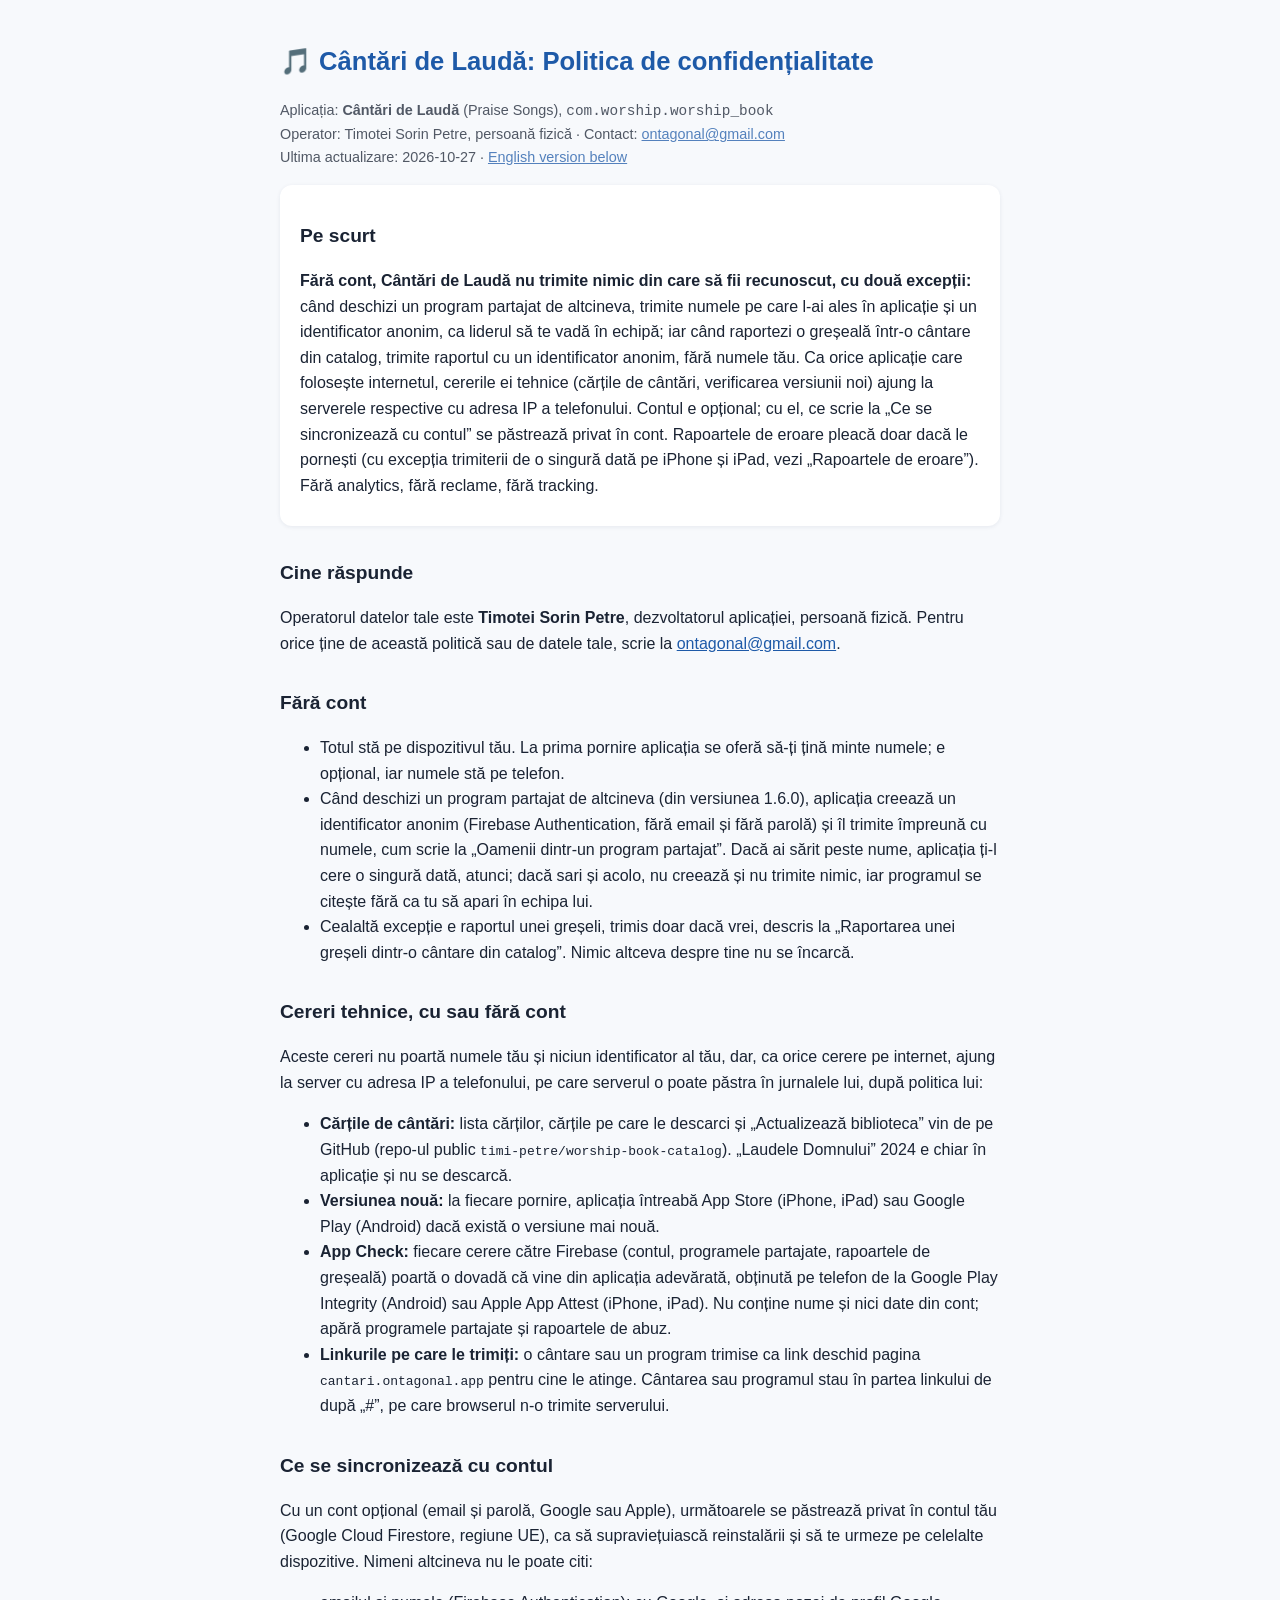
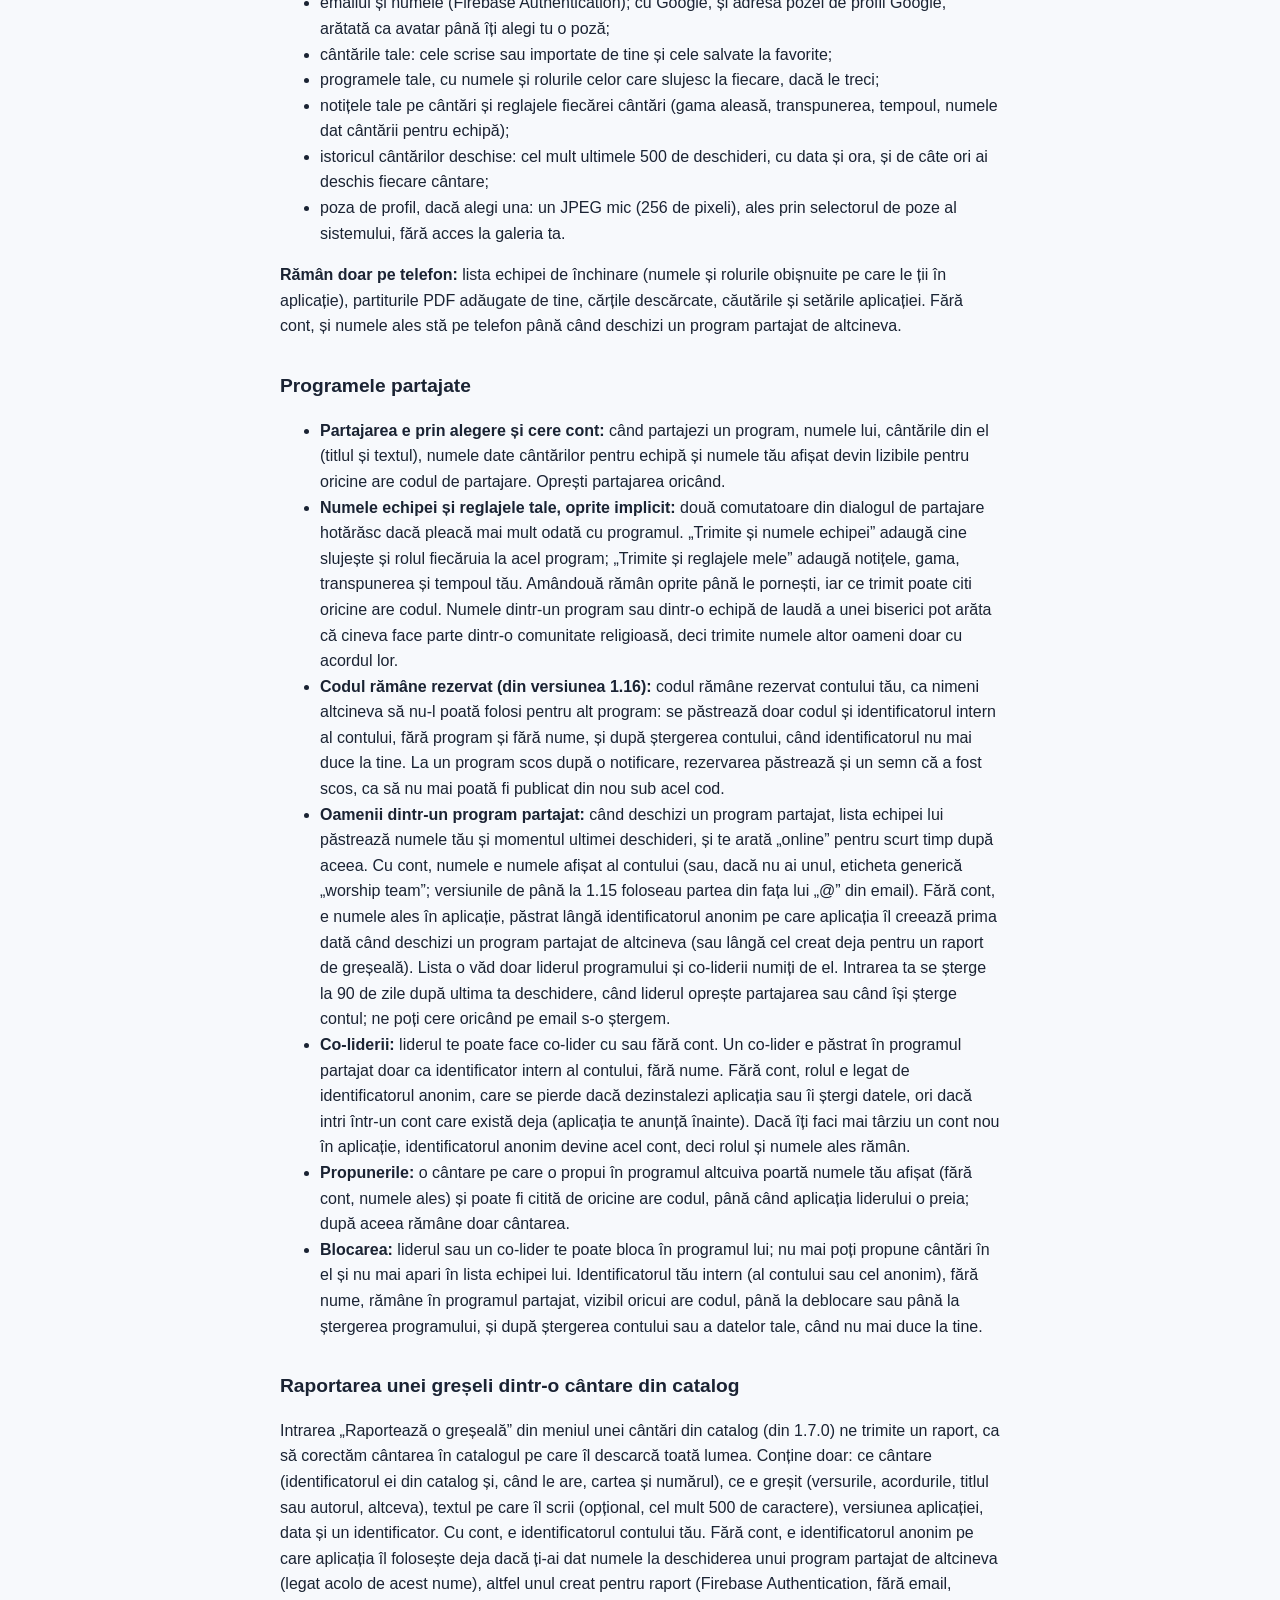
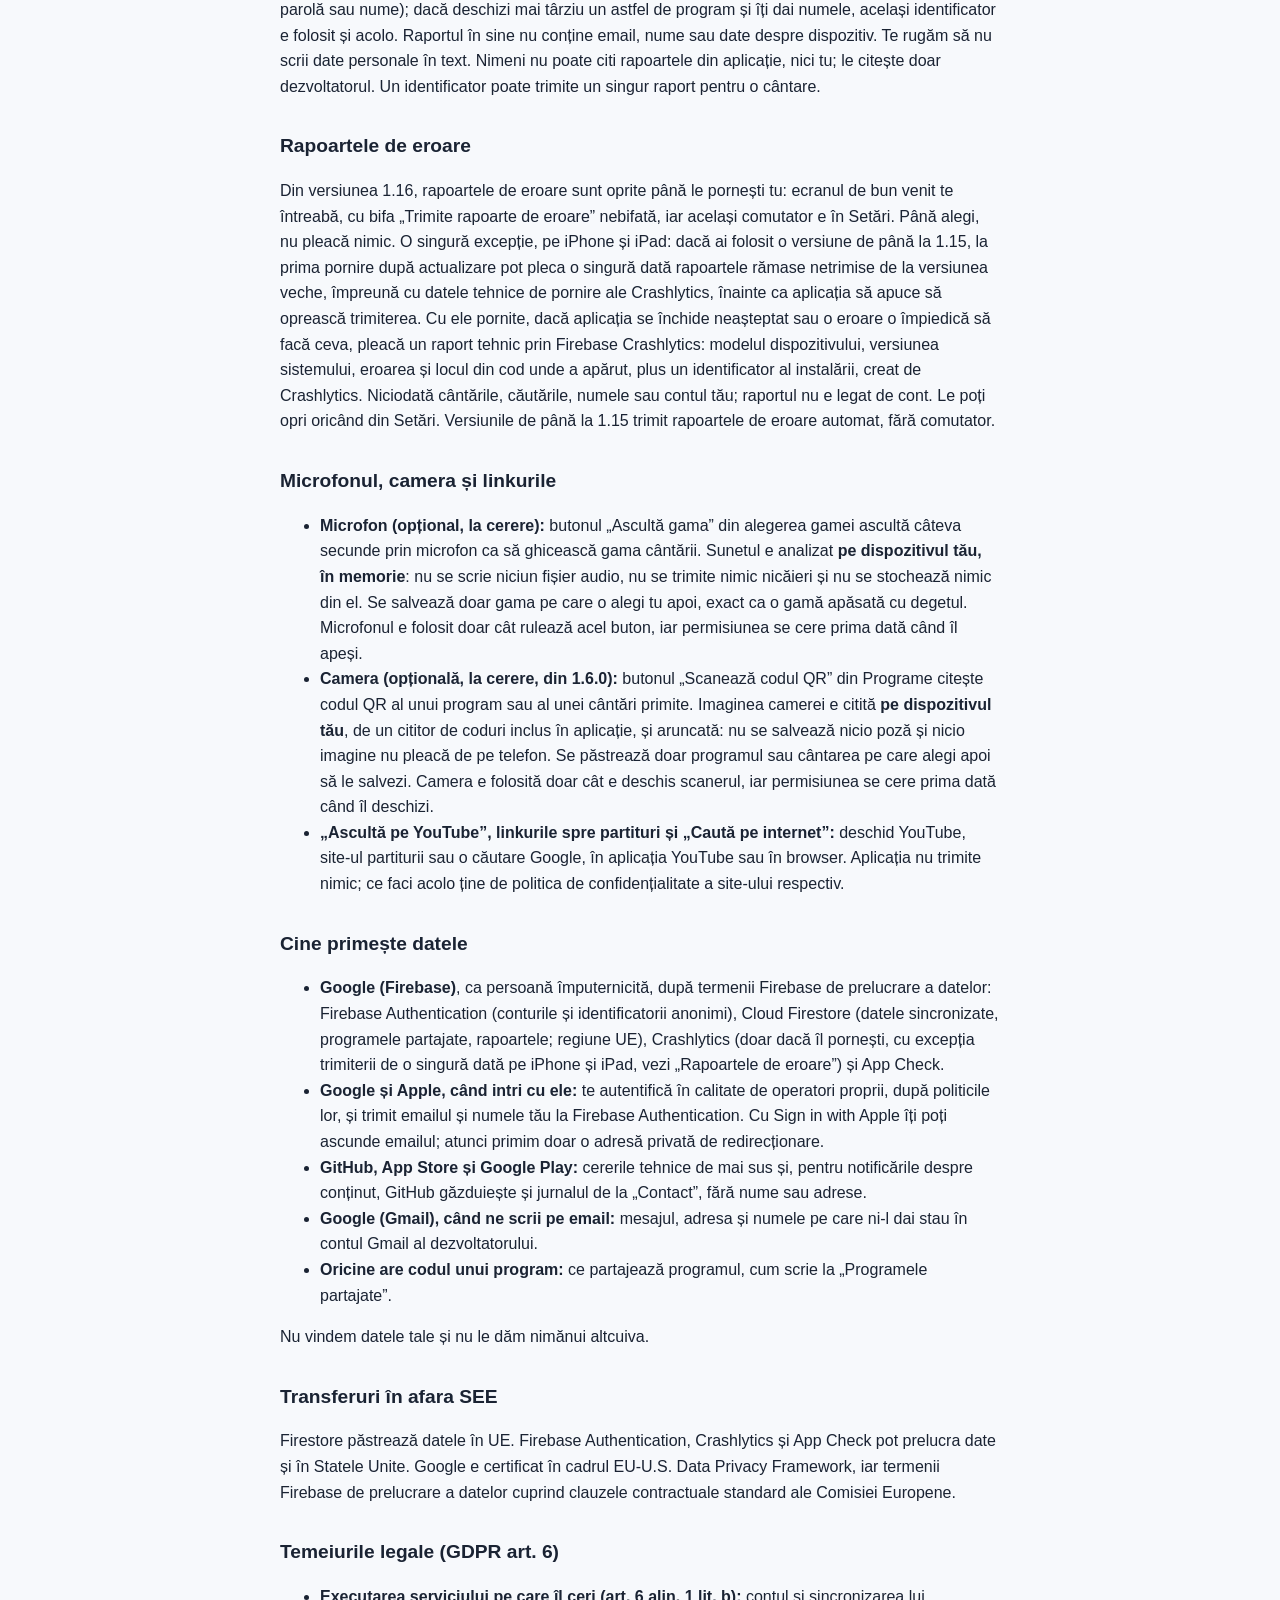
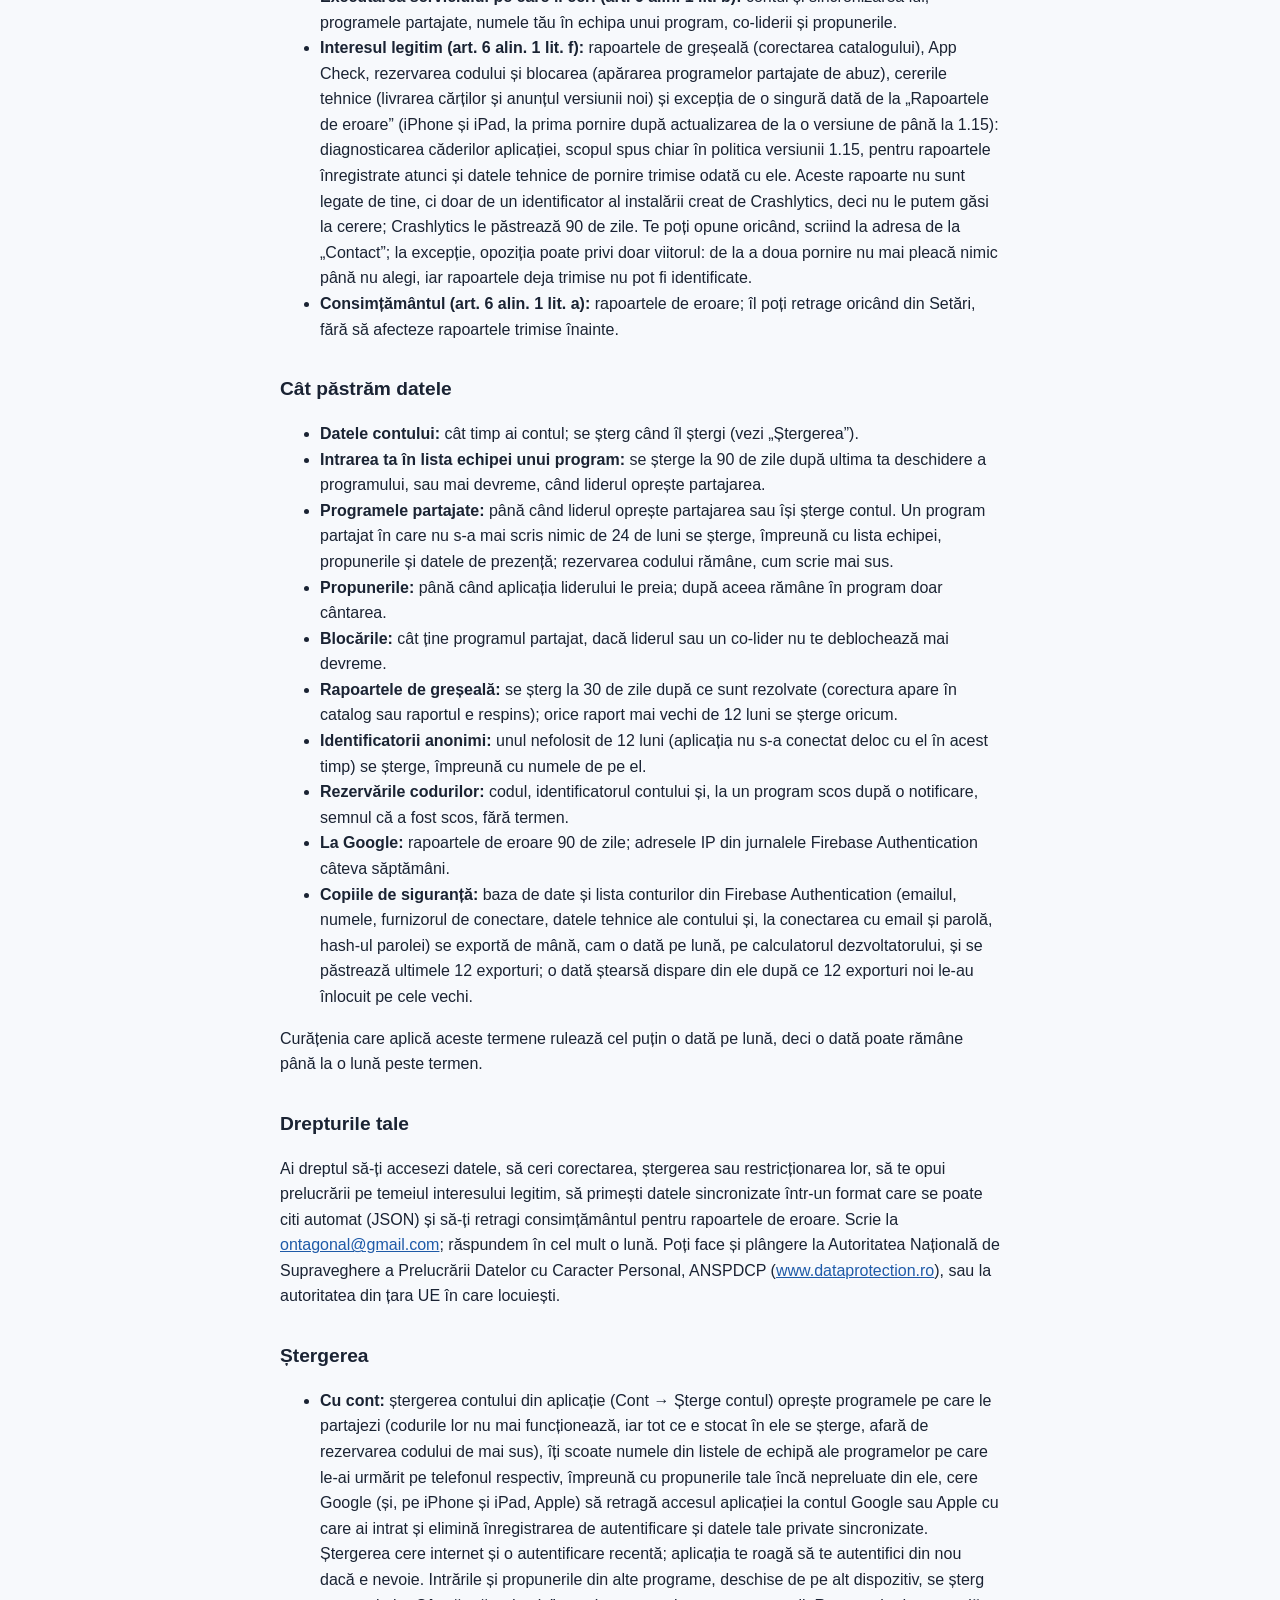
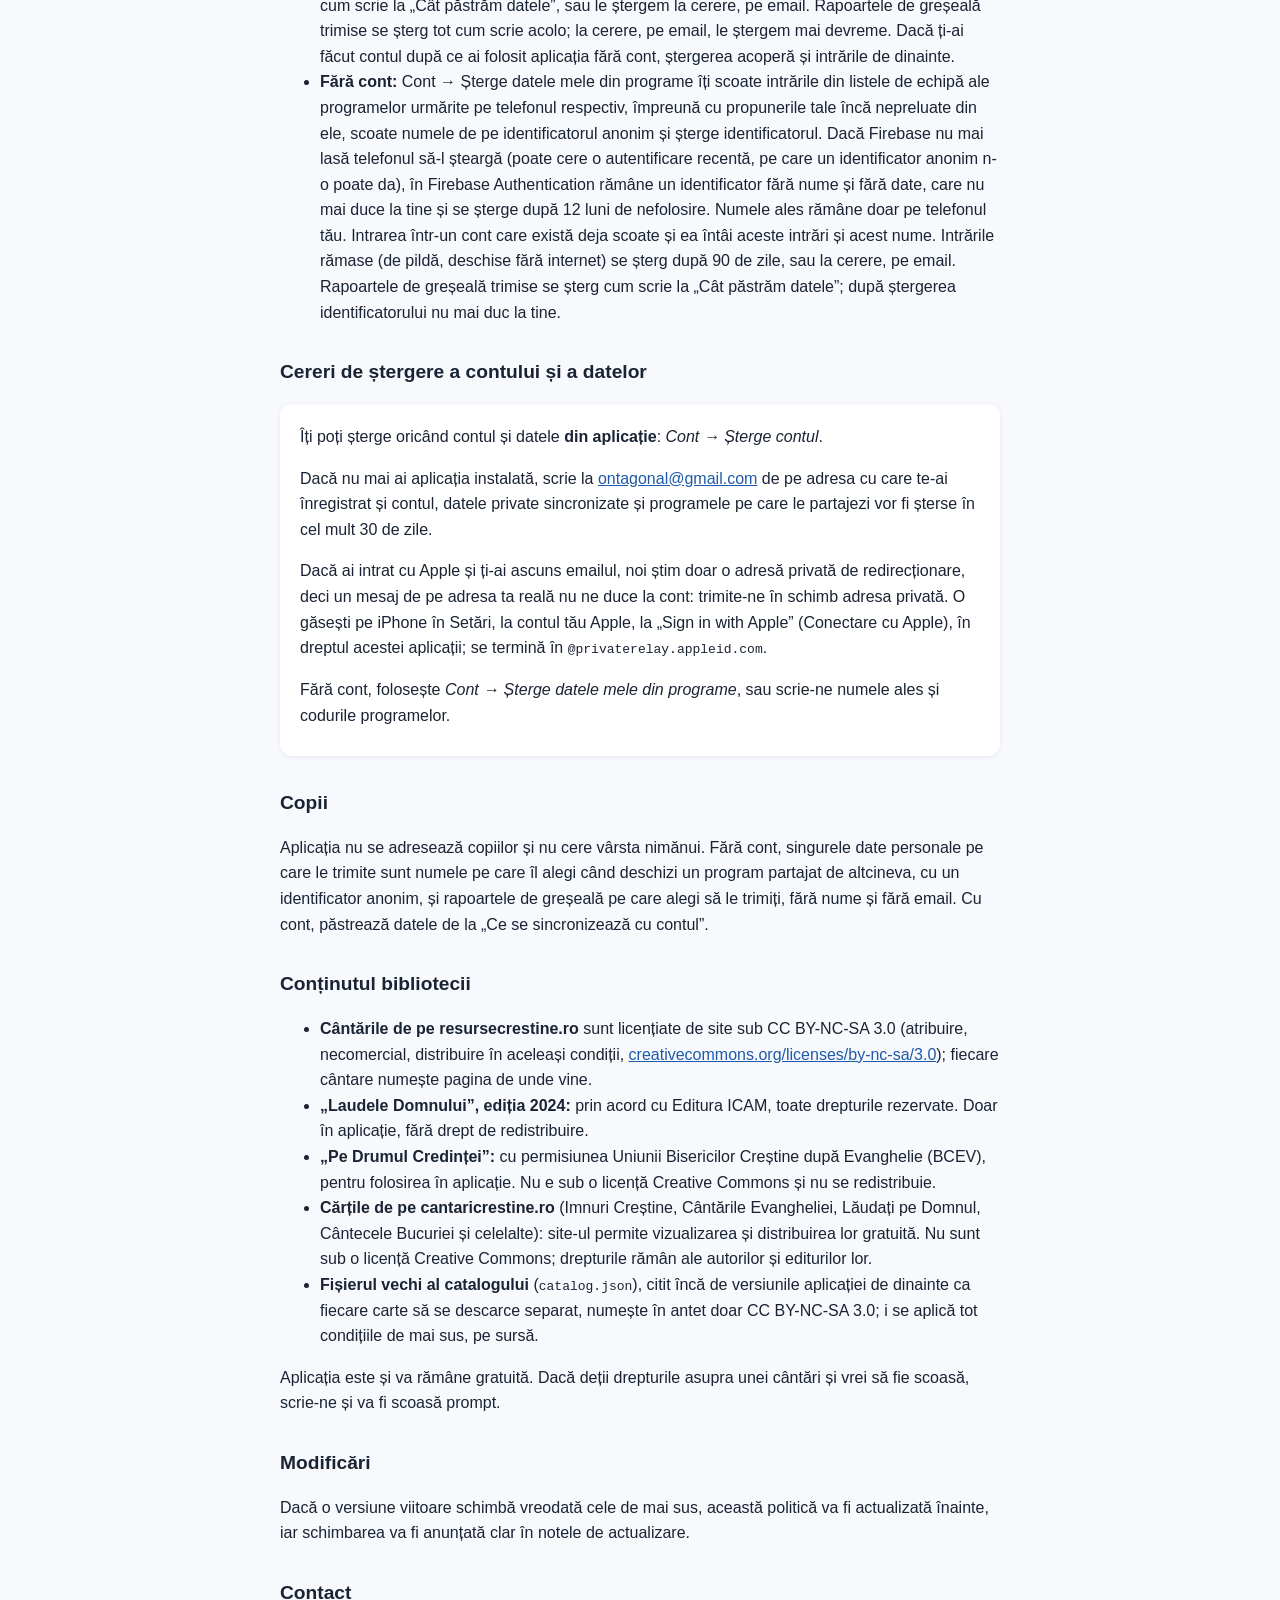
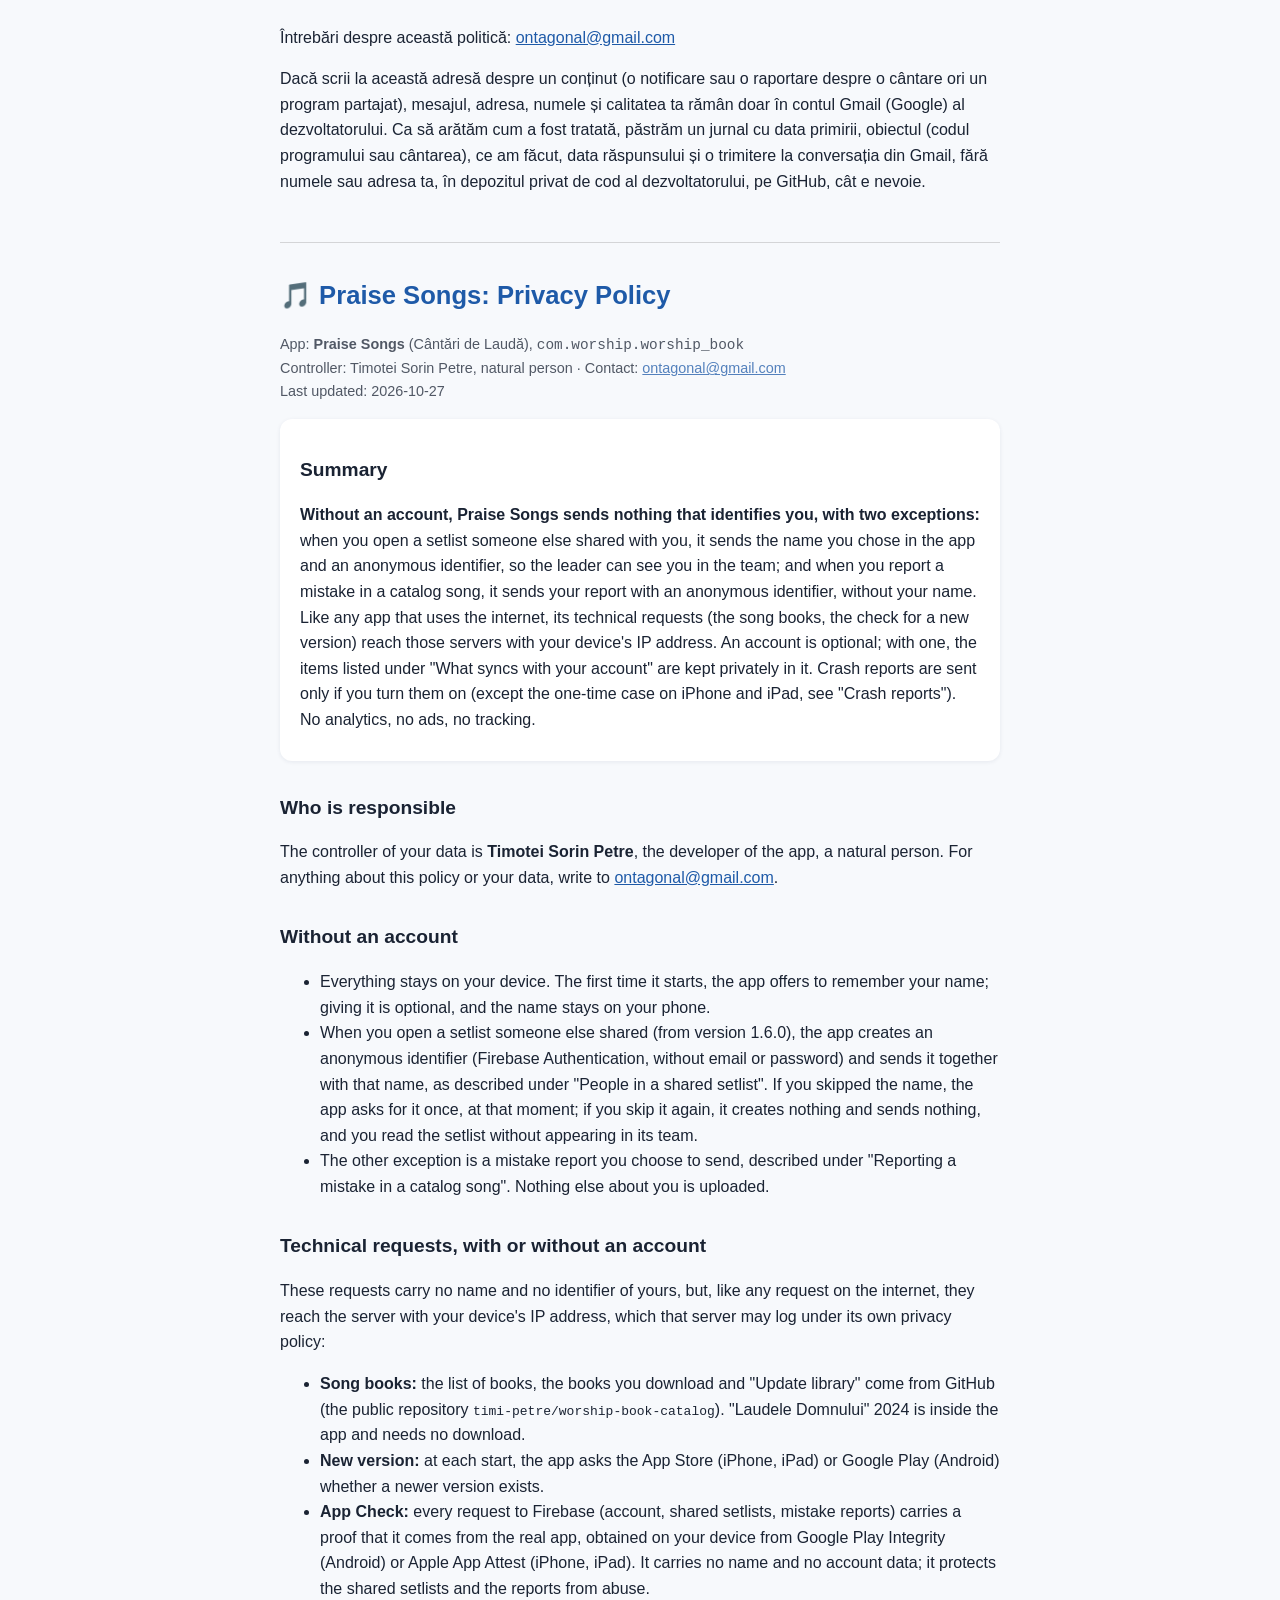
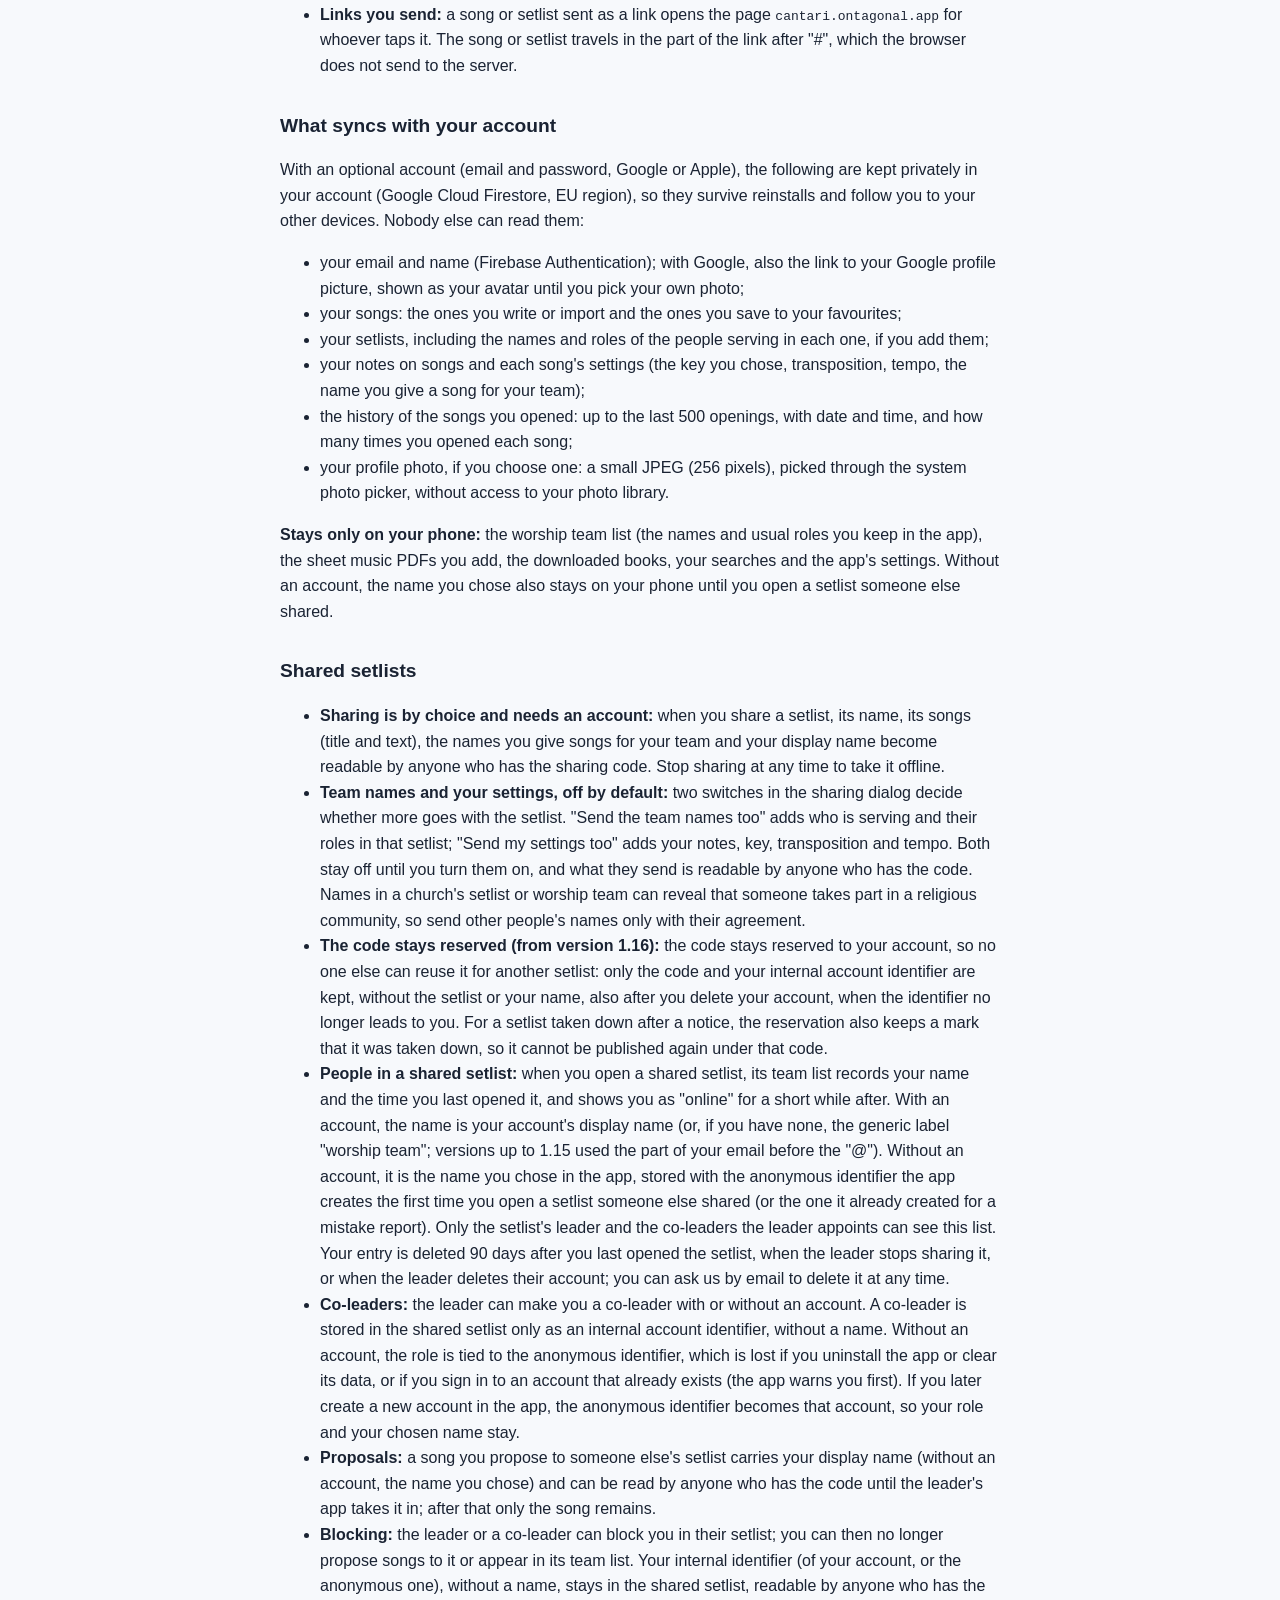
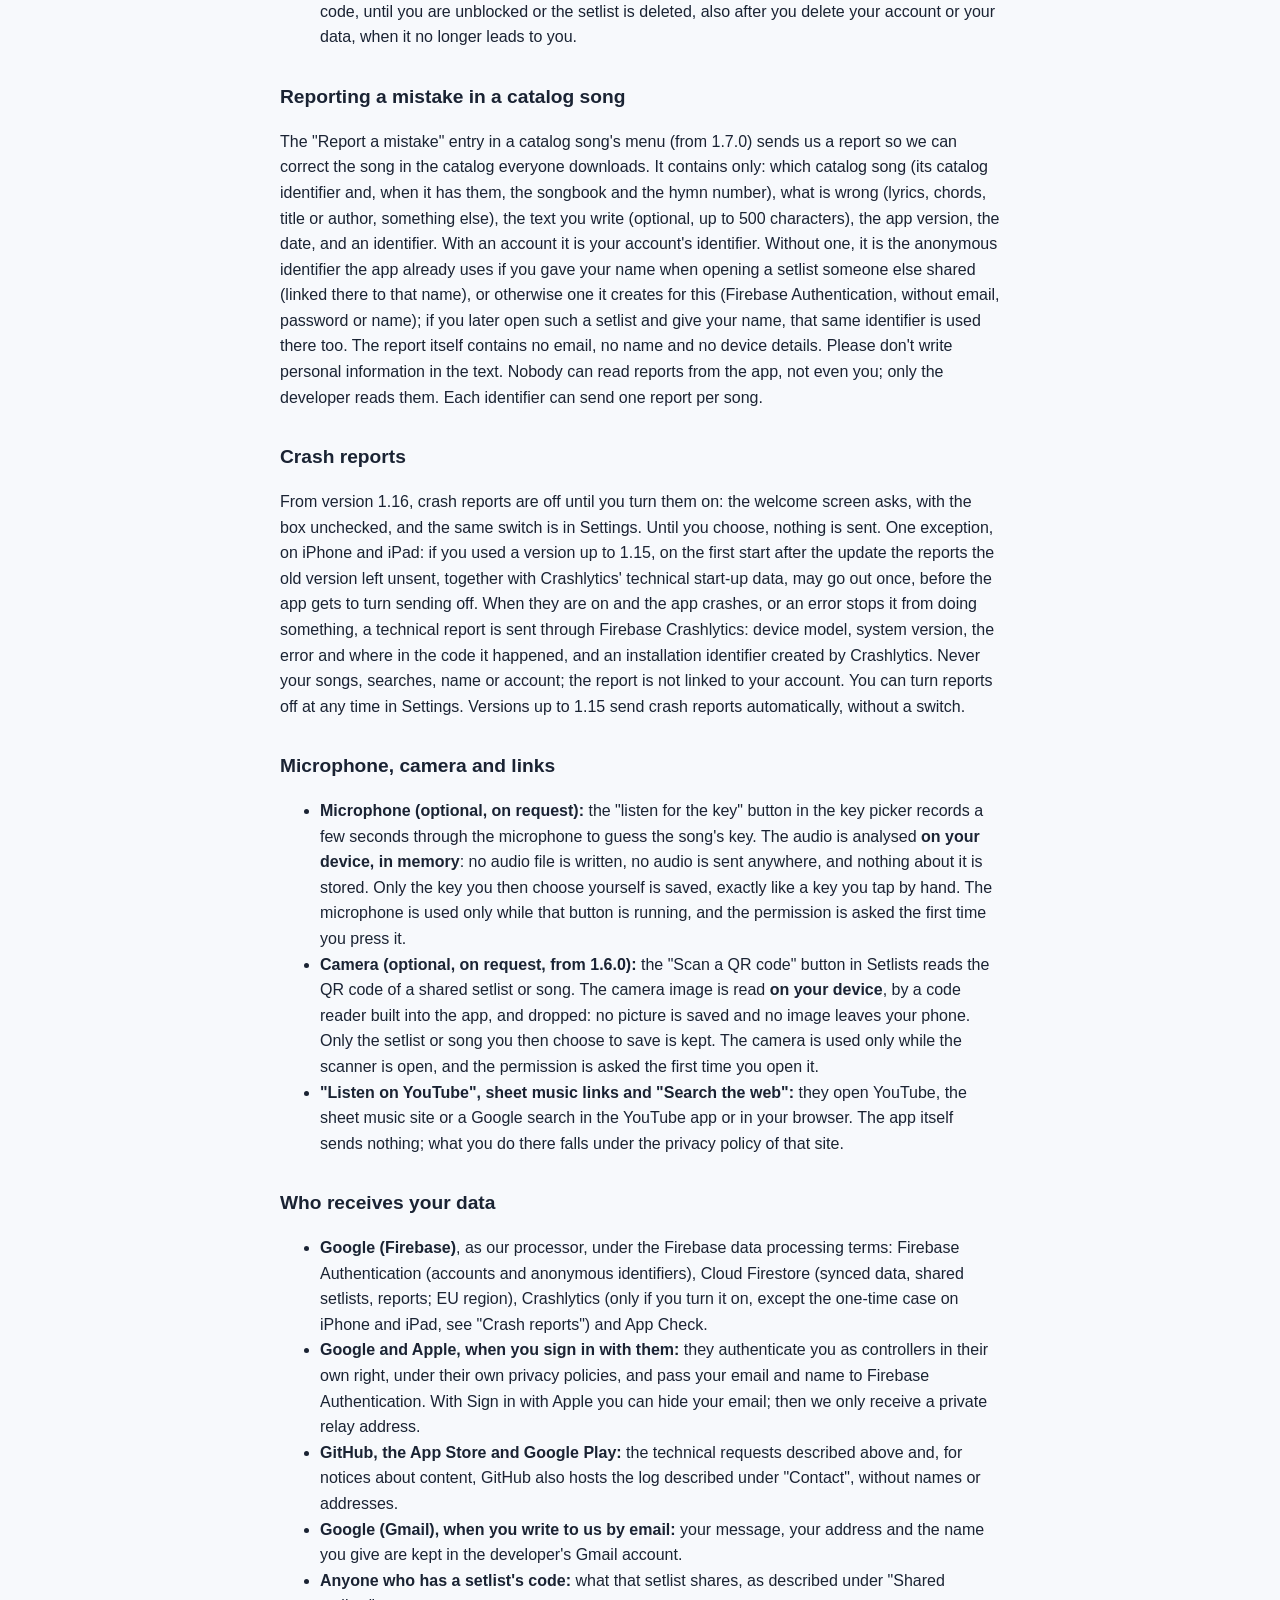
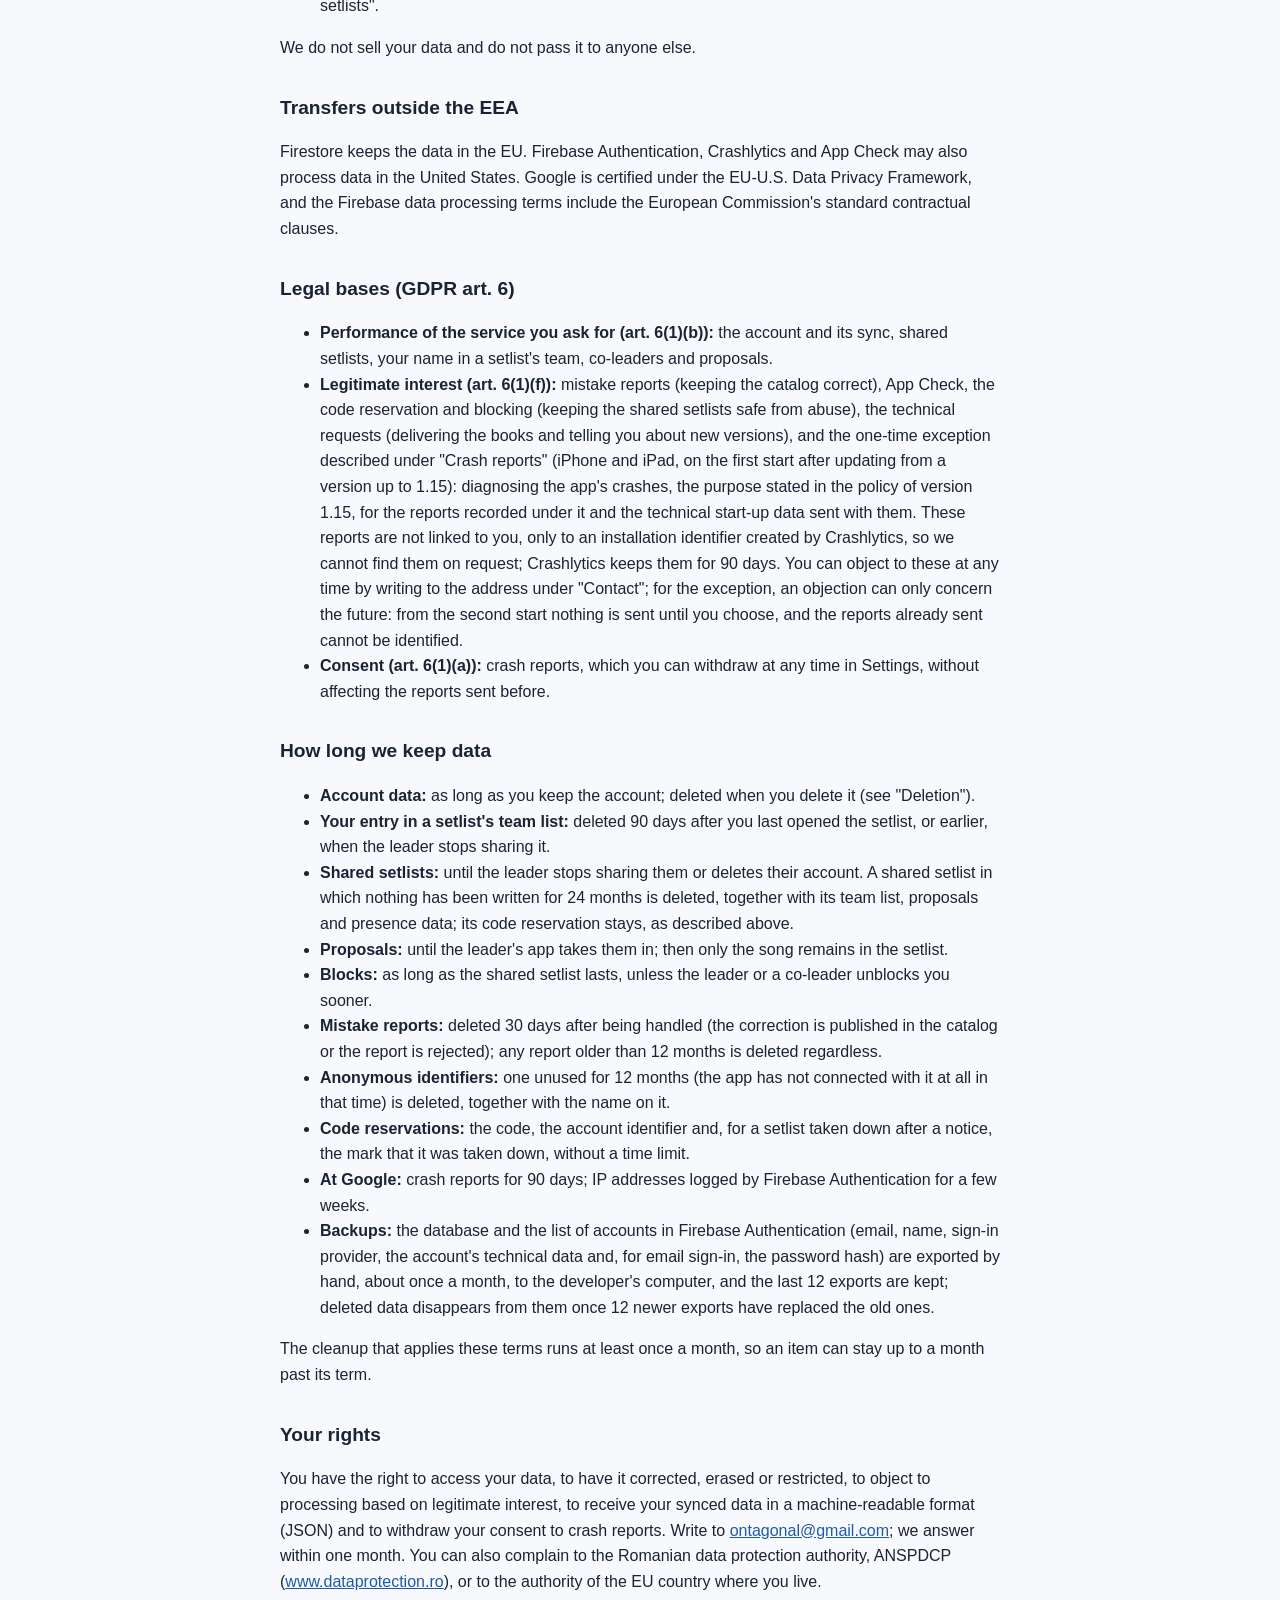
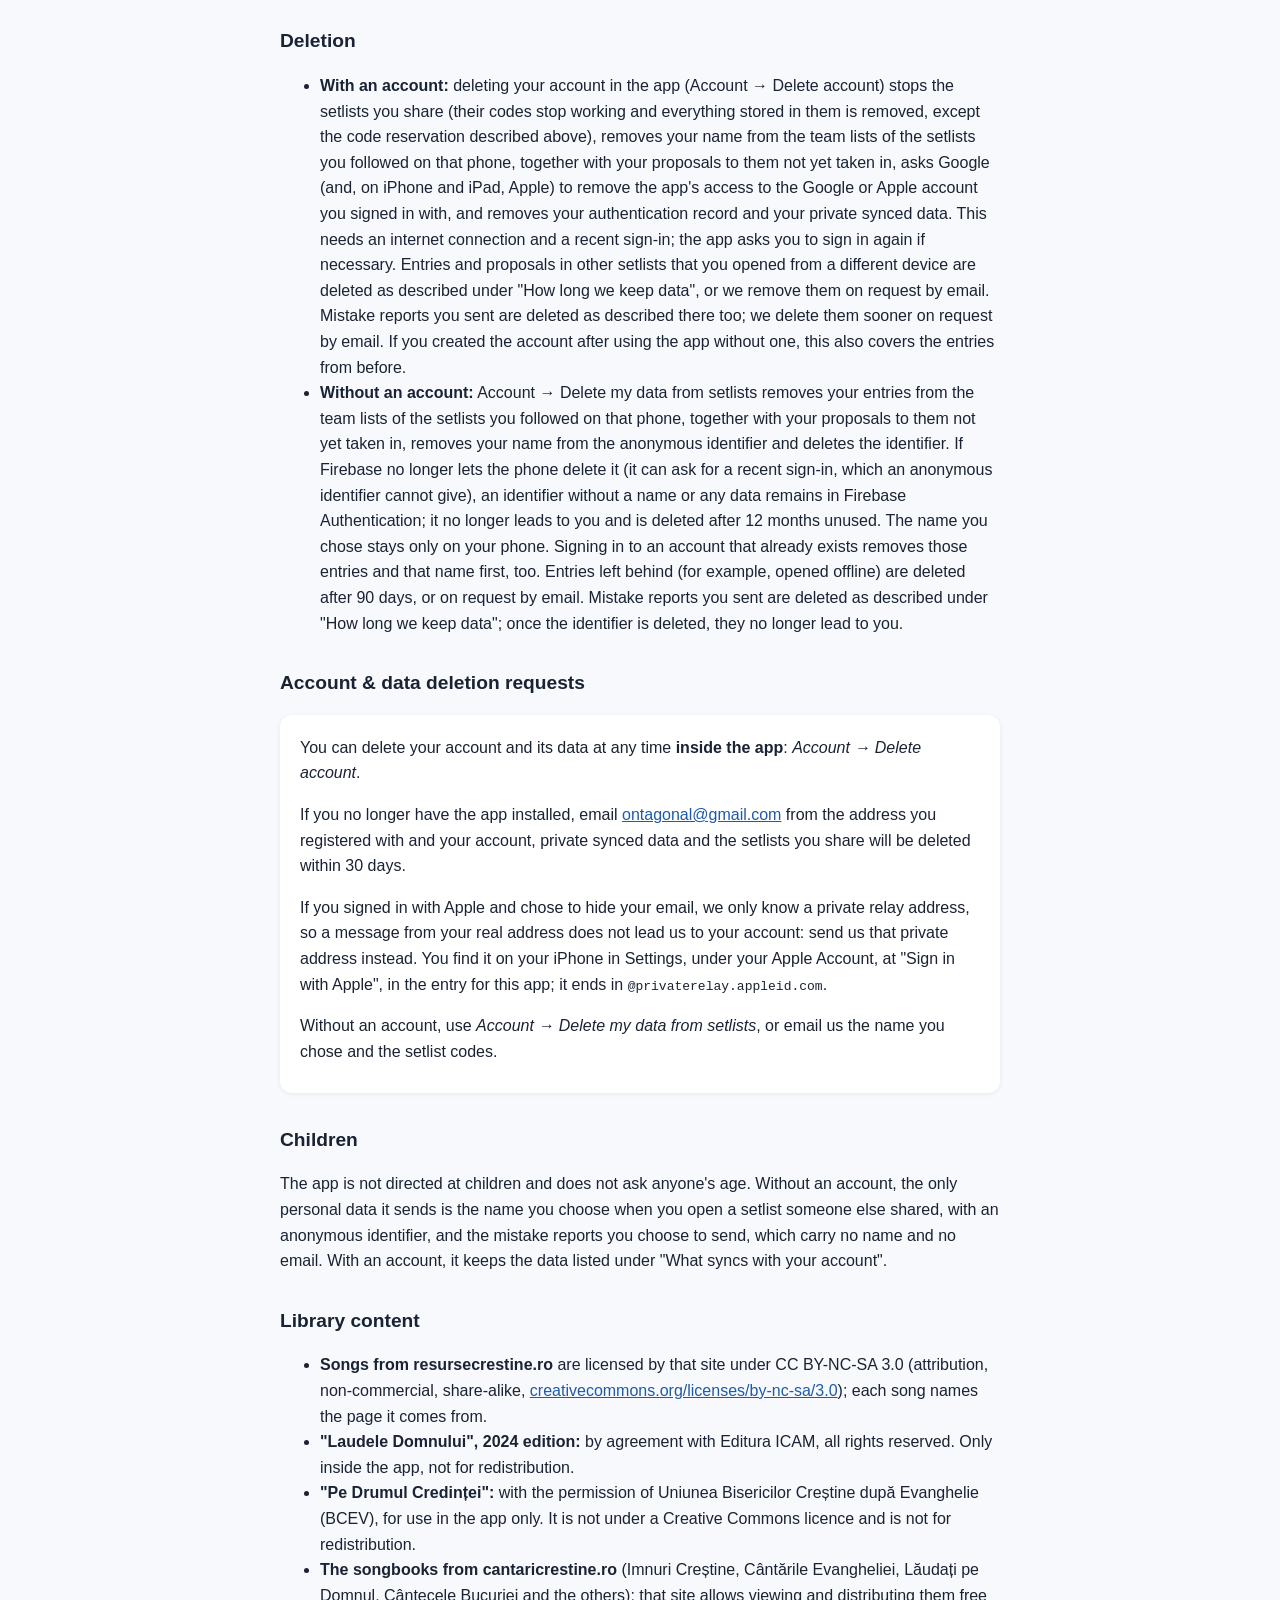
==== commit d30f3804: "docs(politica): la lit. f, excepția Crashlytics acoperă și datele de pornire; rapoartele nu se pot g" ====
--- a/docs/index.html
+++ b/docs/index.html
@@ -252,9 +252,13 @@
   programelor partajate de abuz), cererile tehnice (livrarea cărților și anunțul versiunii noi) și
   excepția de o singură dată de la „Rapoartele de eroare” (iPhone și iPad, la prima pornire după
   actualizarea de la o versiune de până la 1.15): diagnosticarea căderilor aplicației, scopul spus
-  chiar în politica versiunii 1.15, pentru rapoartele înregistrate atunci. Te poți opune oricând,
-  scriind la adresa de la „Contact”; la excepție, de la a doua pornire nu mai pleacă nimic până nu
-  alegi.</li>
+  chiar în politica versiunii 1.15, pentru rapoartele înregistrate atunci și
+  datele tehnice de pornire trimise odată cu ele. Aceste rapoarte nu sunt legate
+  de tine, ci doar de un identificator al instalării creat de Crashlytics, deci
+  nu le putem găsi la cerere; Crashlytics le păstrează 90 de zile. Te poți opune
+  oricând, scriind la adresa de la „Contact”; la excepție, opoziția poate privi
+  doar viitorul: de la a doua pornire nu mai pleacă nimic până nu alegi, iar
+  rapoartele deja trimise nu pot fi identificate.</li>
   <li><strong>Consimțământul (art. 6 alin. 1 lit. a):</strong> rapoartele de eroare; îl
   poți retrage oricând din Setări, fără să afecteze rapoartele trimise înainte.</li>
 </ul>
@@ -615,9 +619,14 @@
   setlists safe from abuse), the technical requests (delivering the books and telling you about new
   versions), and the one-time exception described under "Crash reports" (iPhone and iPad, on the
   first start after updating from a version up to 1.15): diagnosing the app's crashes, the purpose
-  stated in the policy of version 1.15, for the reports recorded under it. You can object to these
-  at any time by writing to the address under "Contact"; for the exception, from the second start
-  nothing is sent until you choose.</li>
+  stated in the policy of version 1.15, for the reports recorded under it and
+  the technical start-up data sent with them. These reports are not linked to
+  you, only to an installation identifier created by Crashlytics, so we cannot
+  find them on request; Crashlytics keeps them for 90 days. You can object to
+  these at any time by writing to the address under "Contact"; for the
+  exception, an objection can only concern the future: from the second start
+  nothing is sent until you choose, and the reports already sent cannot be
+  identified.</li>
   <li><strong>Consent (art. 6(1)(a)):</strong> crash reports, which you can withdraw at
   any time in Settings, without affecting the reports sent before.</li>
 </ul>
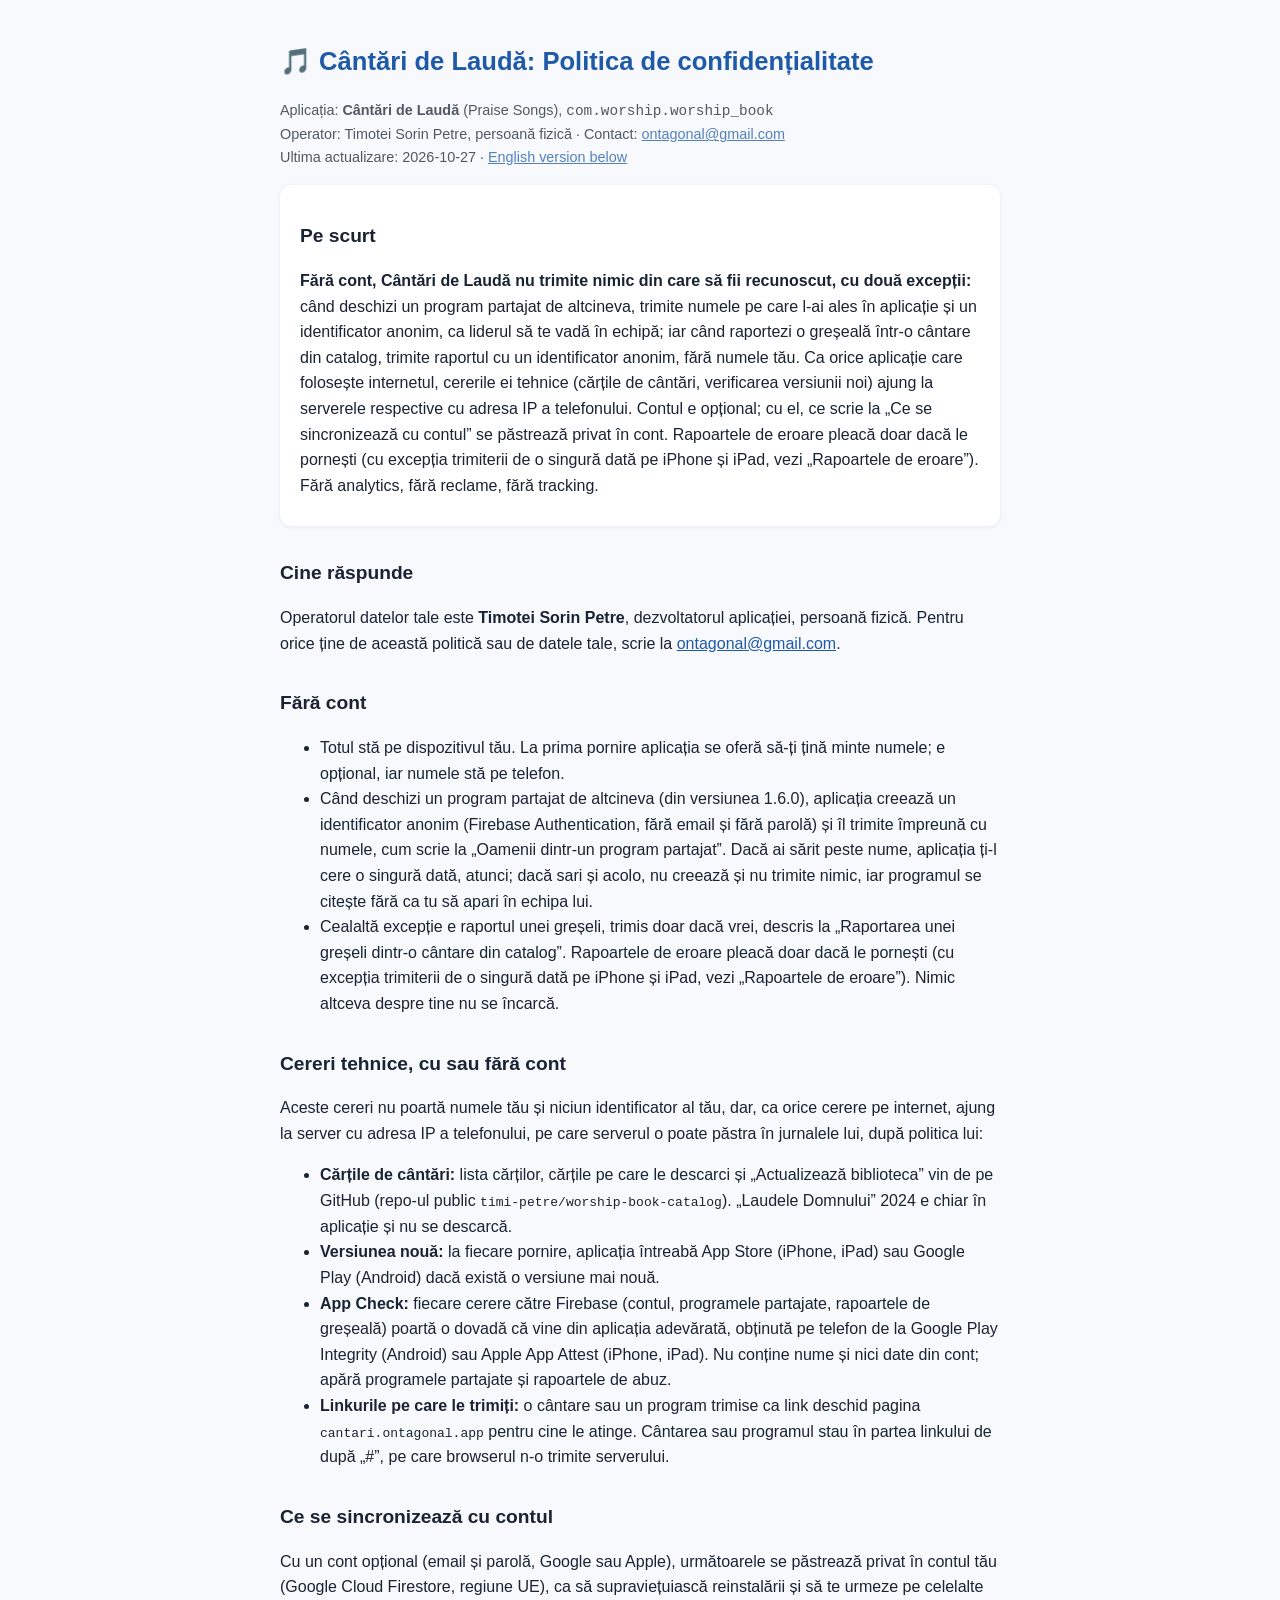
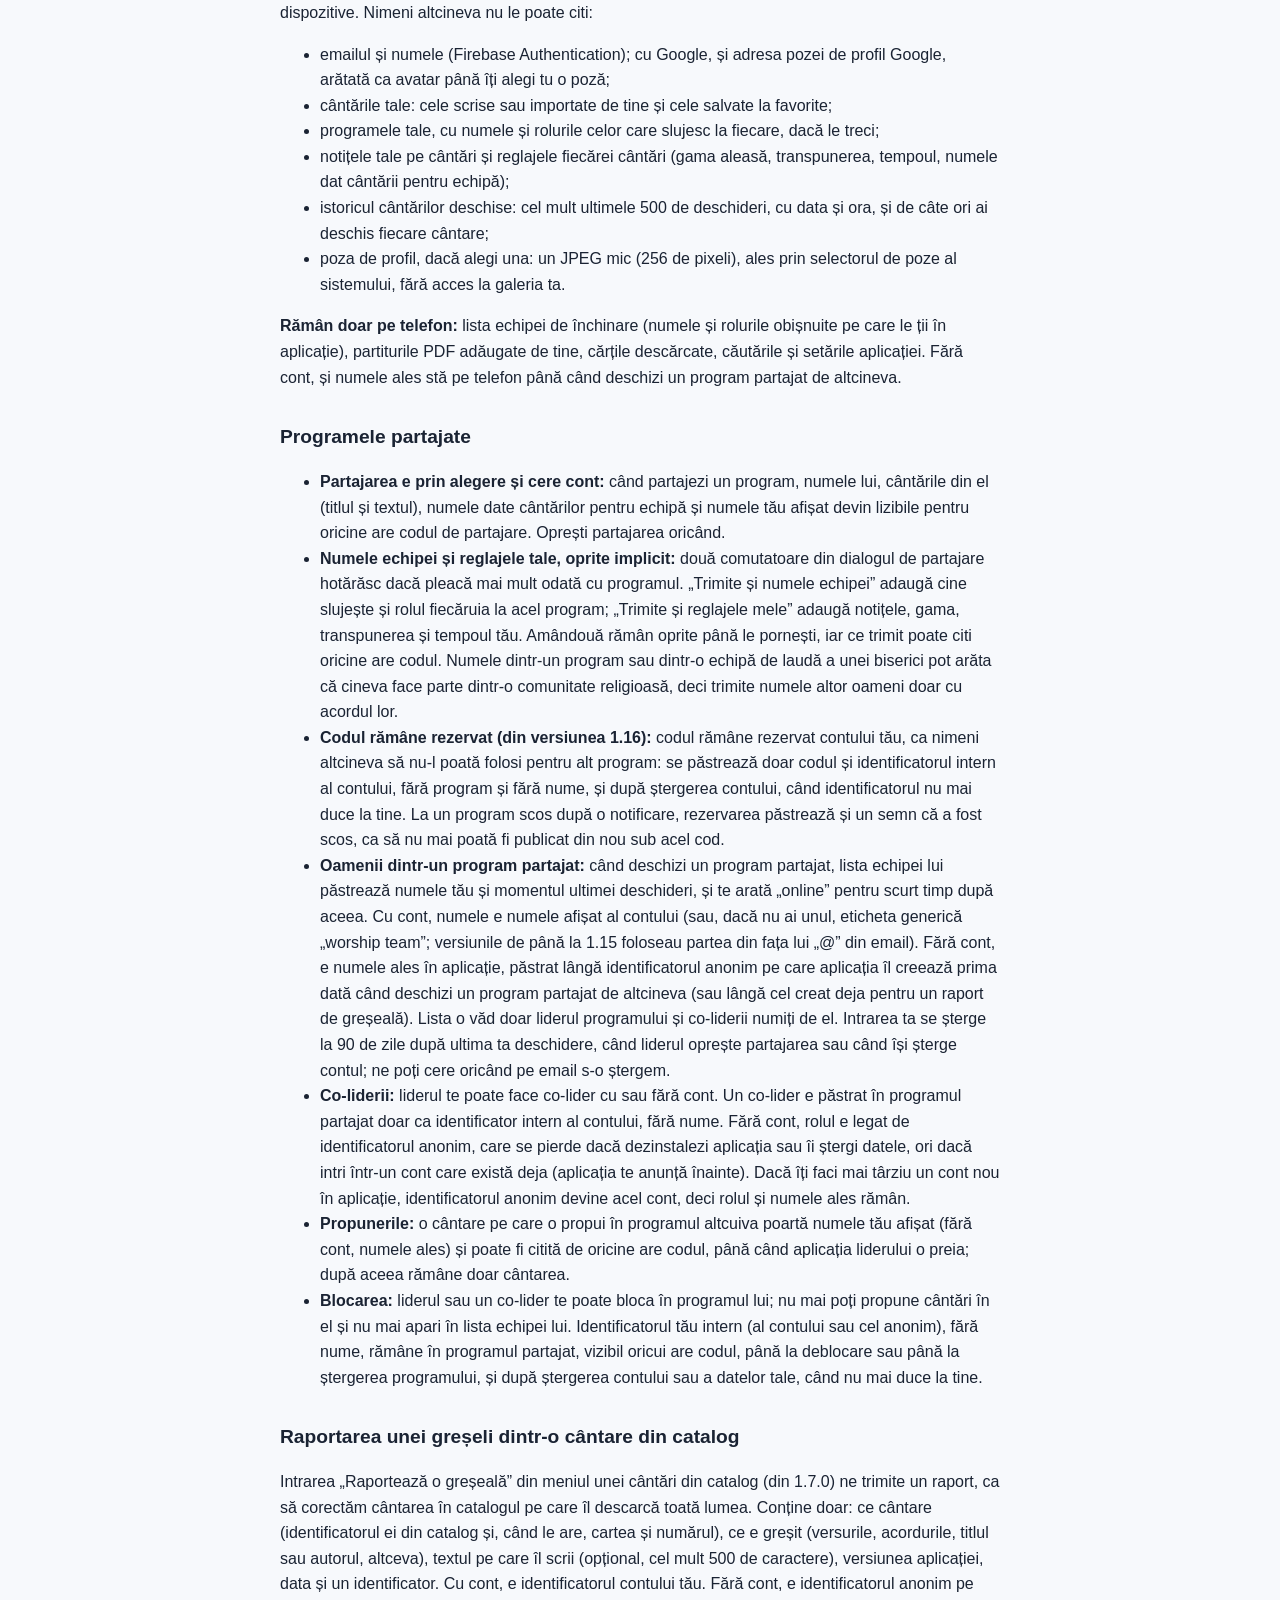
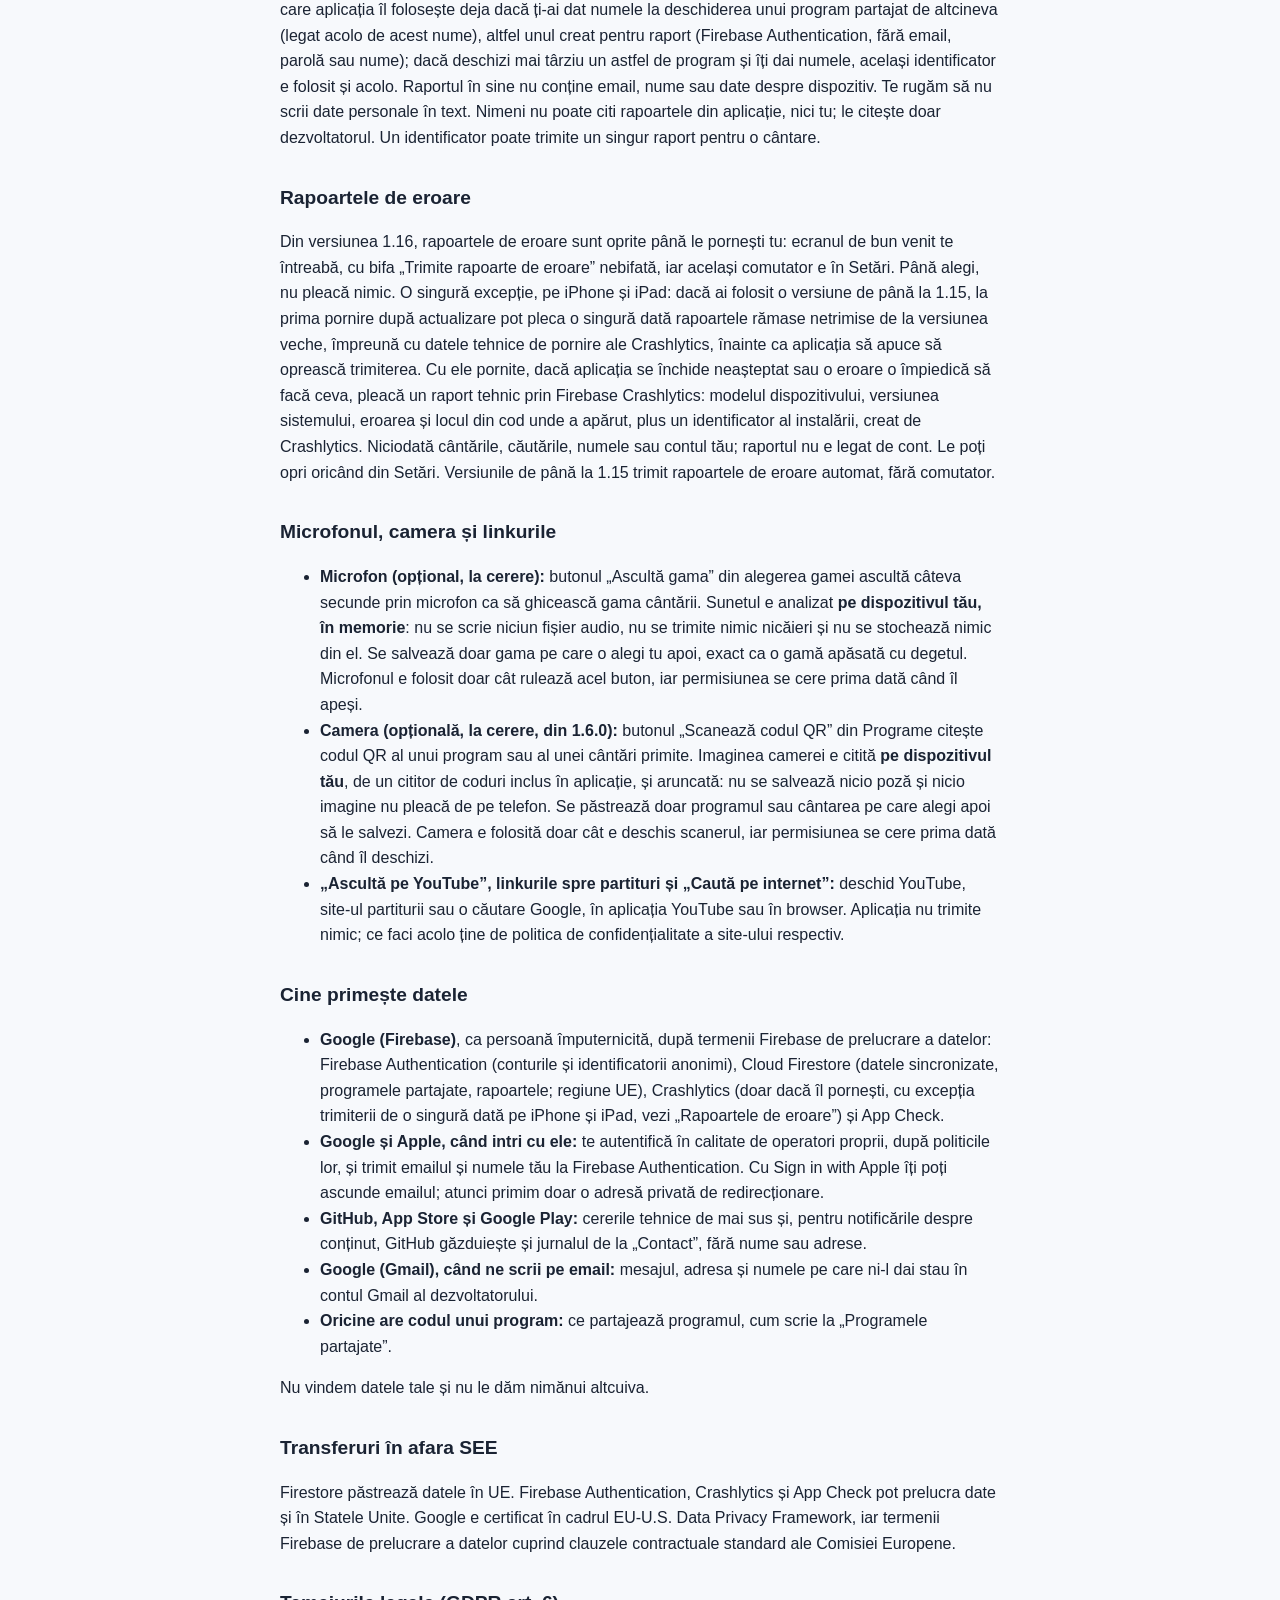
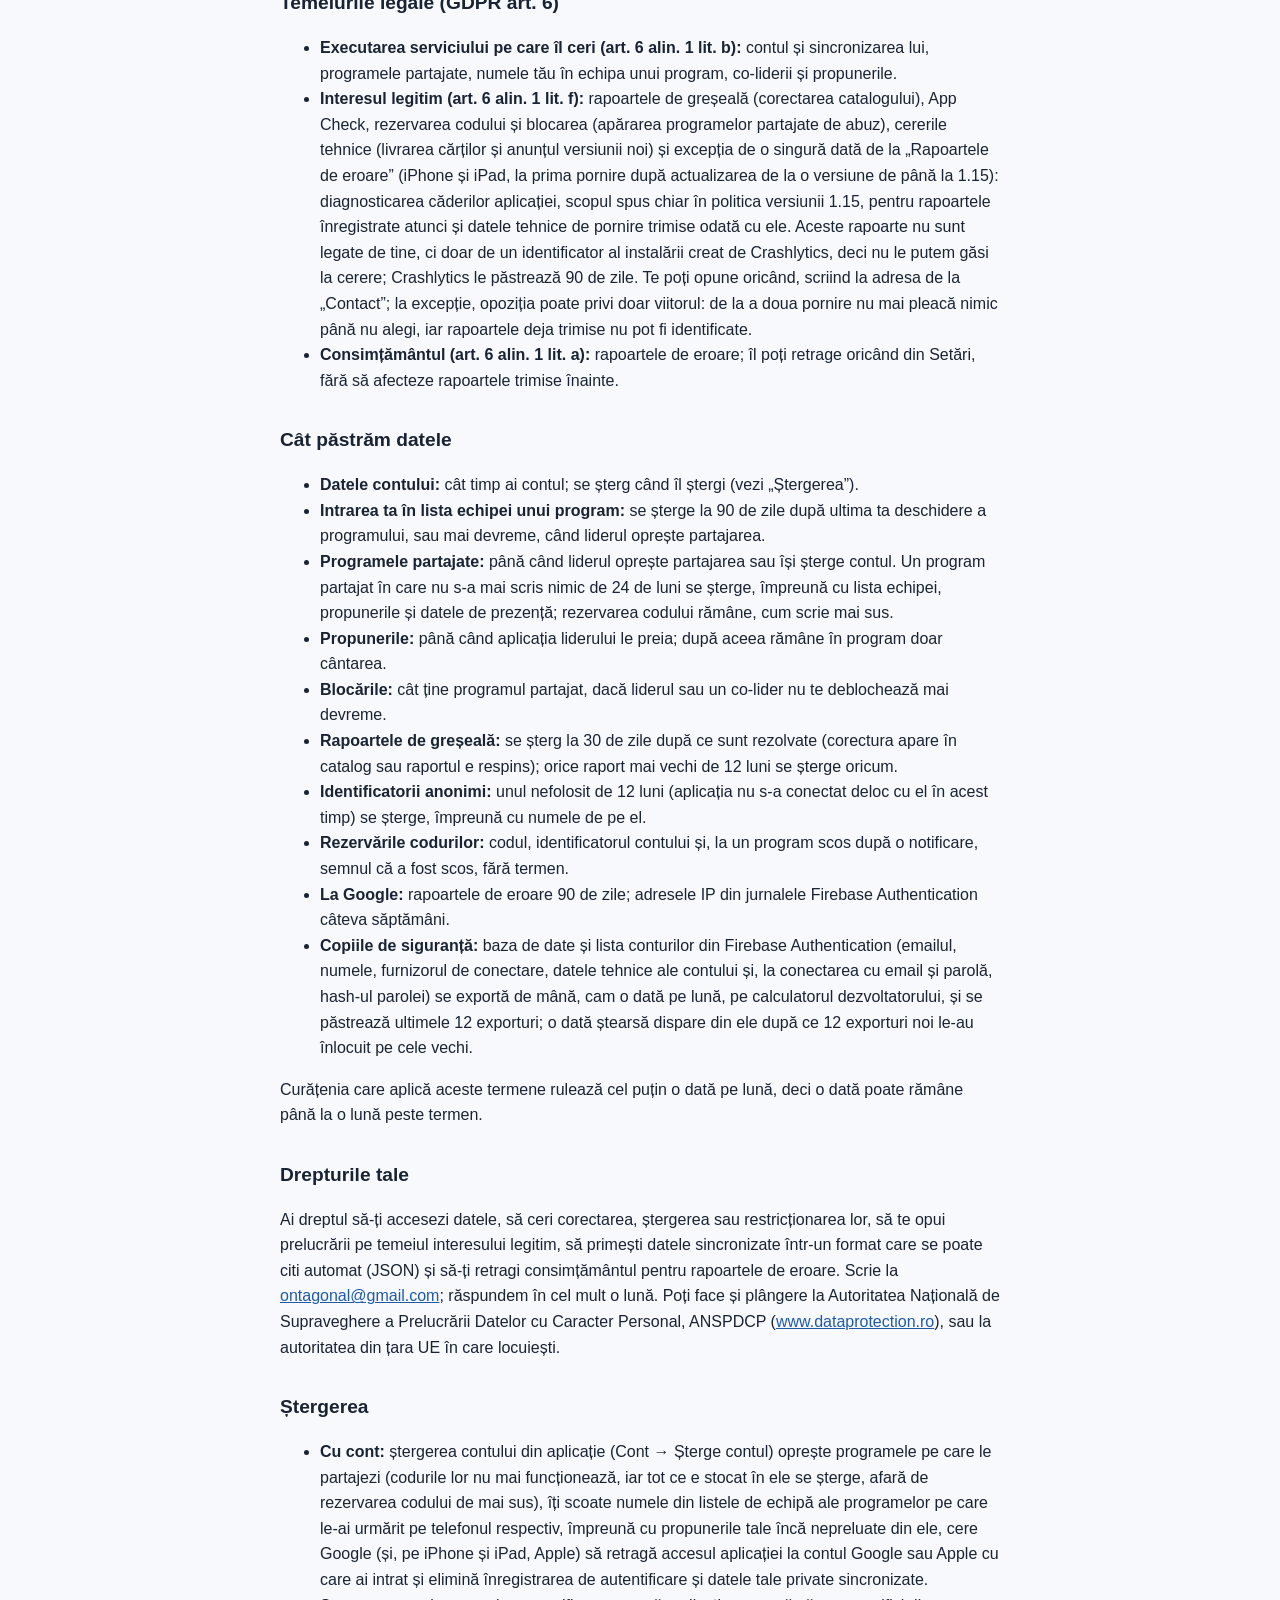
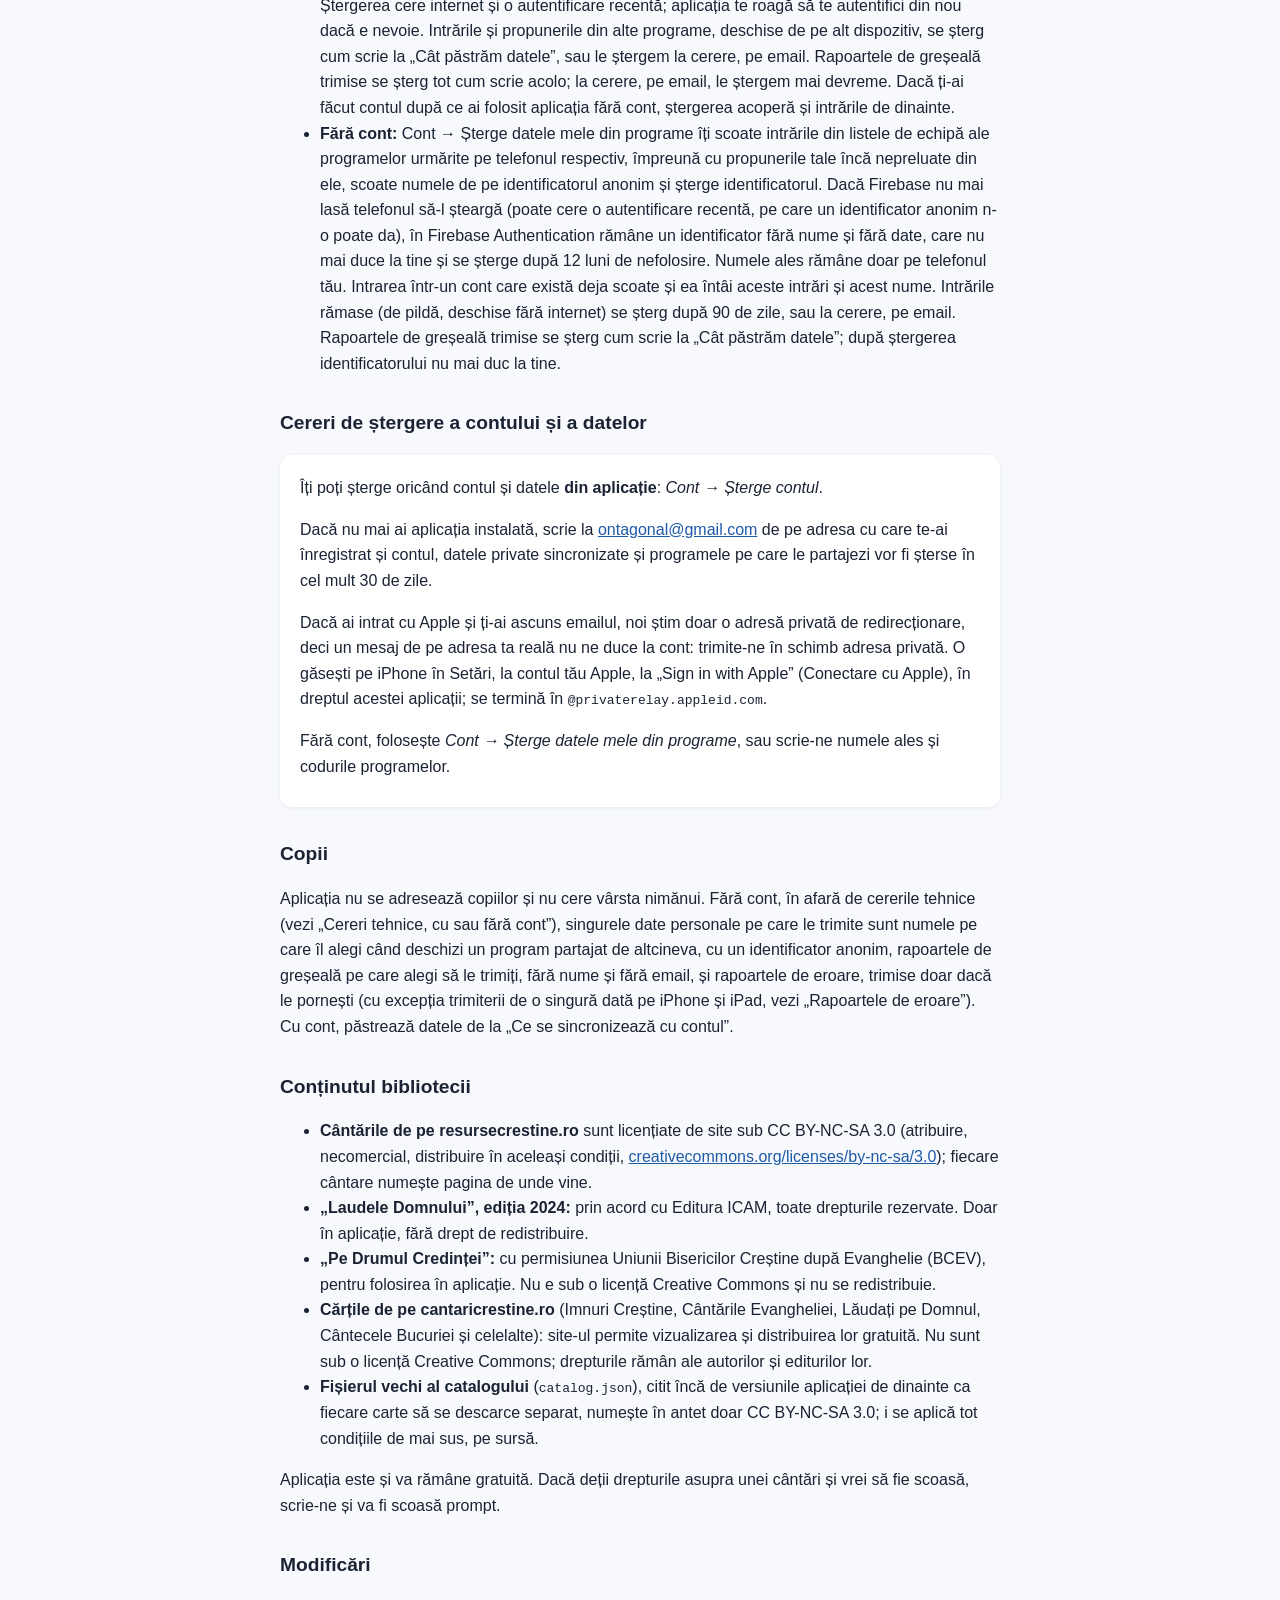
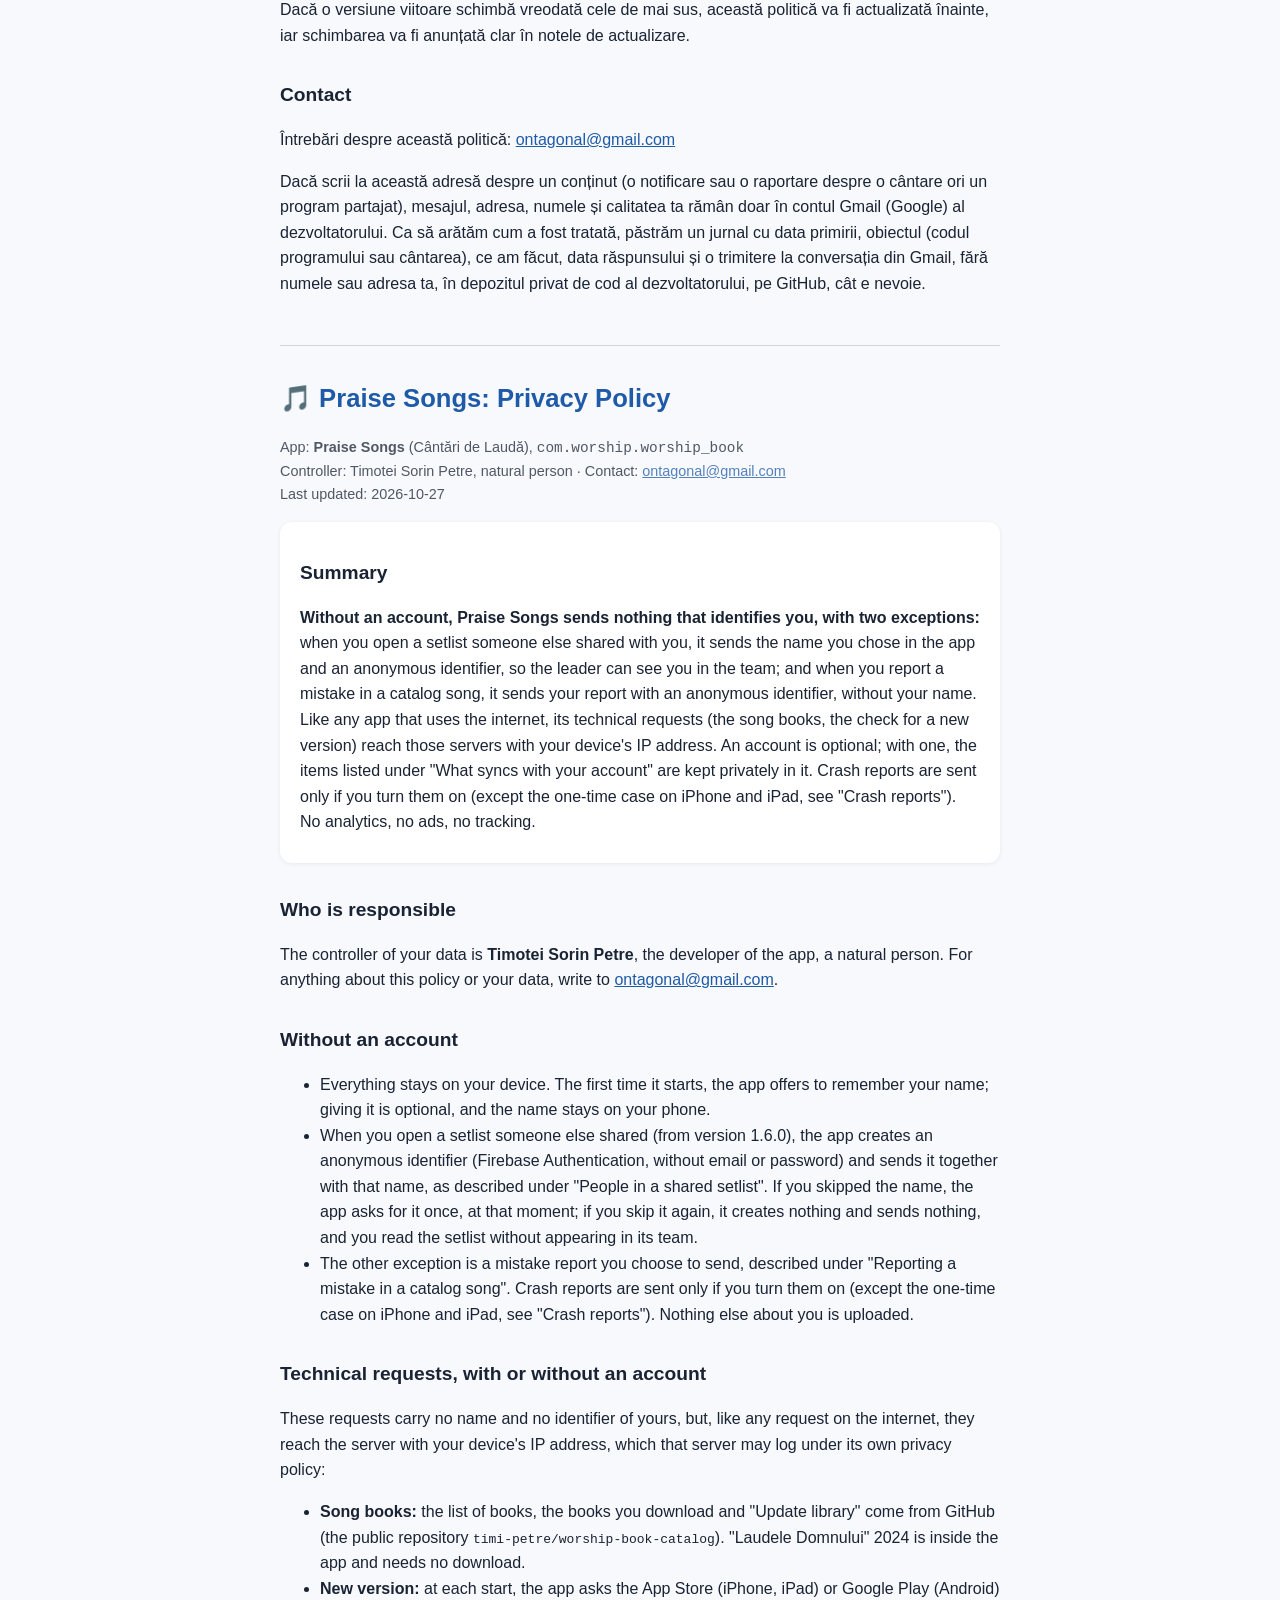
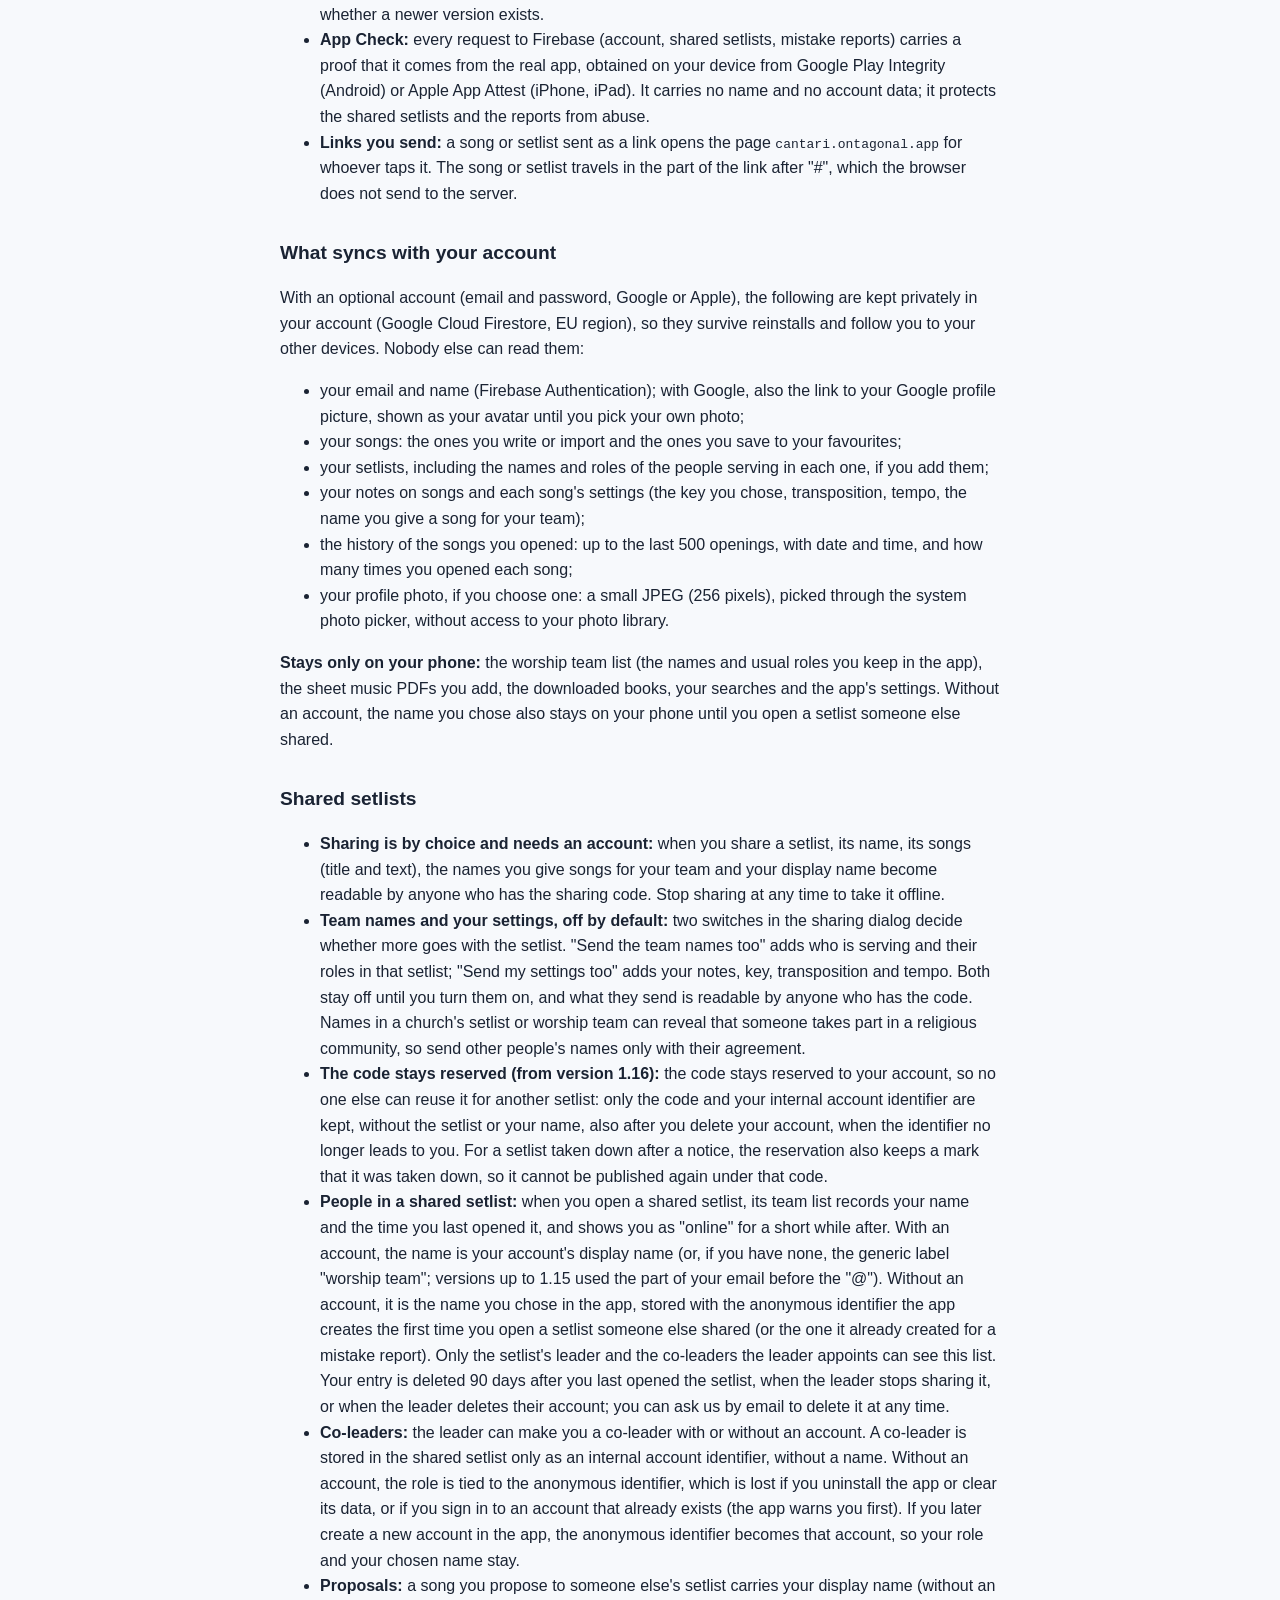
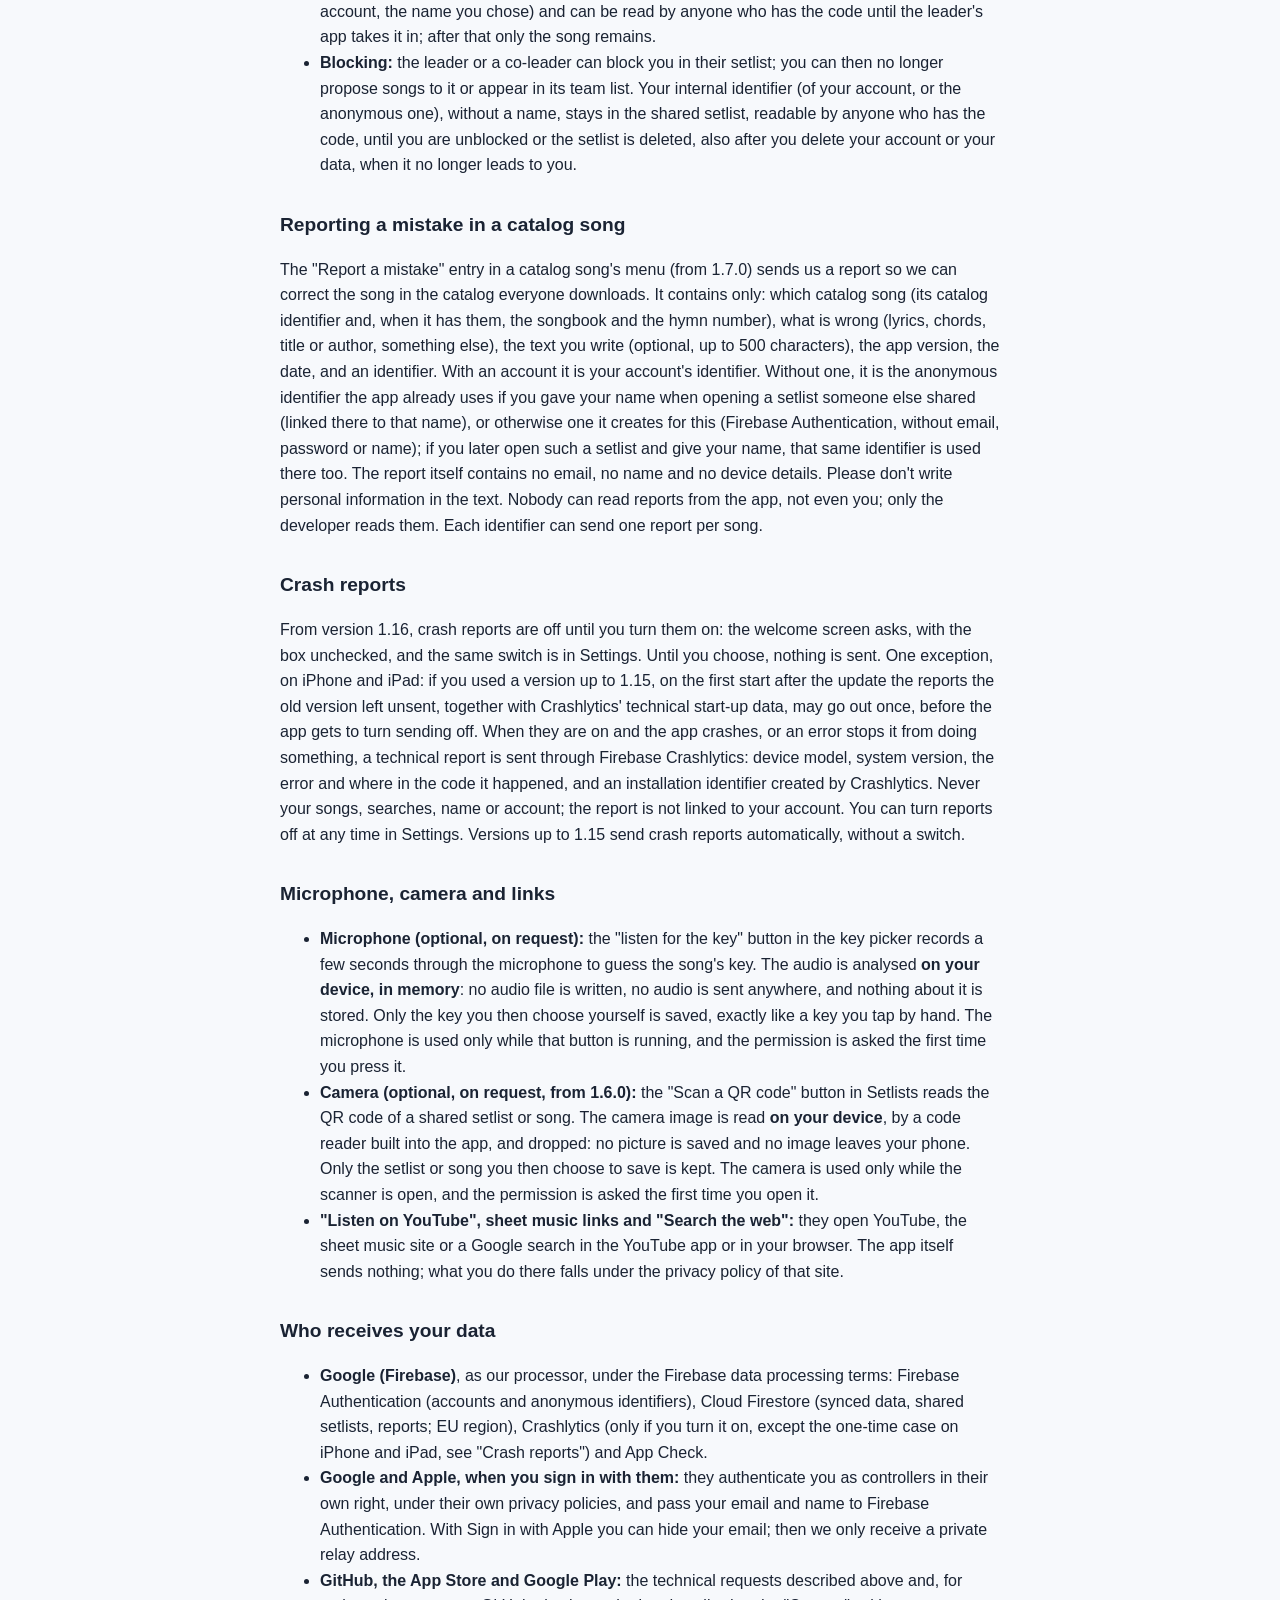
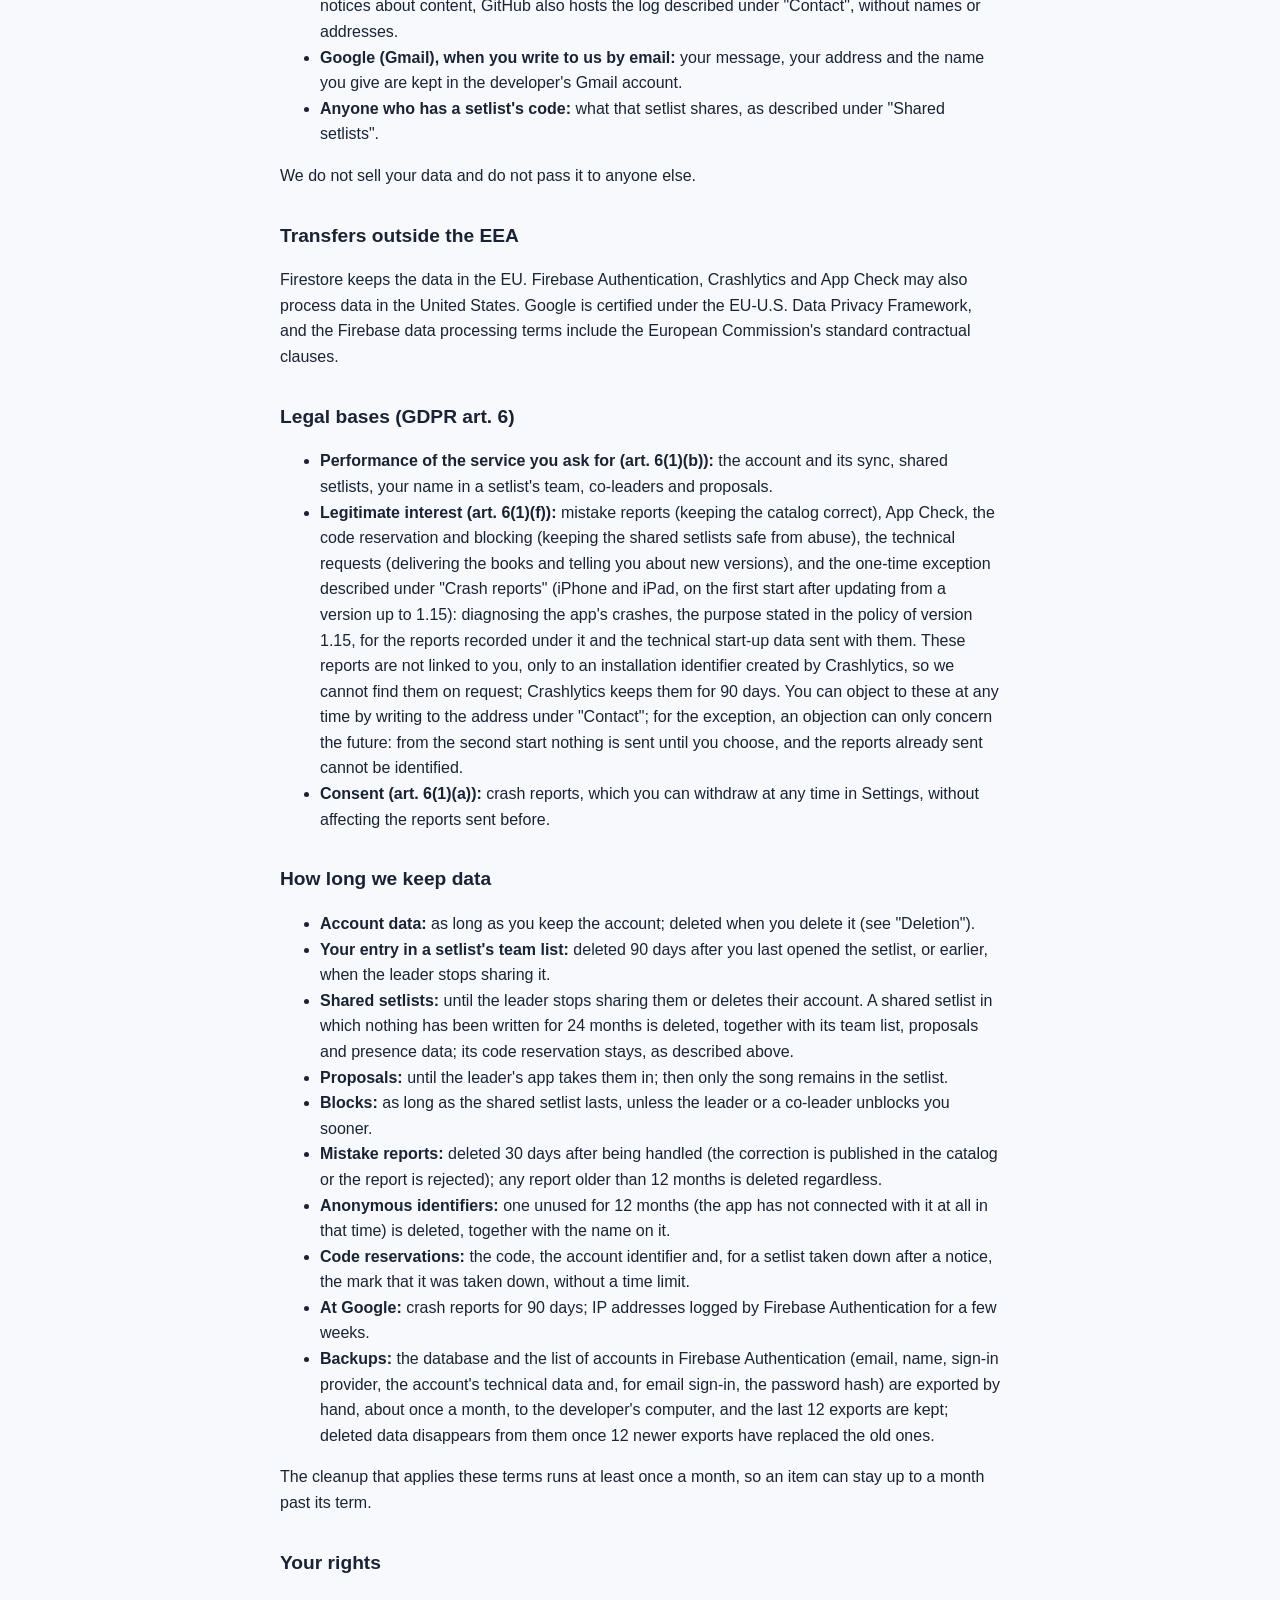
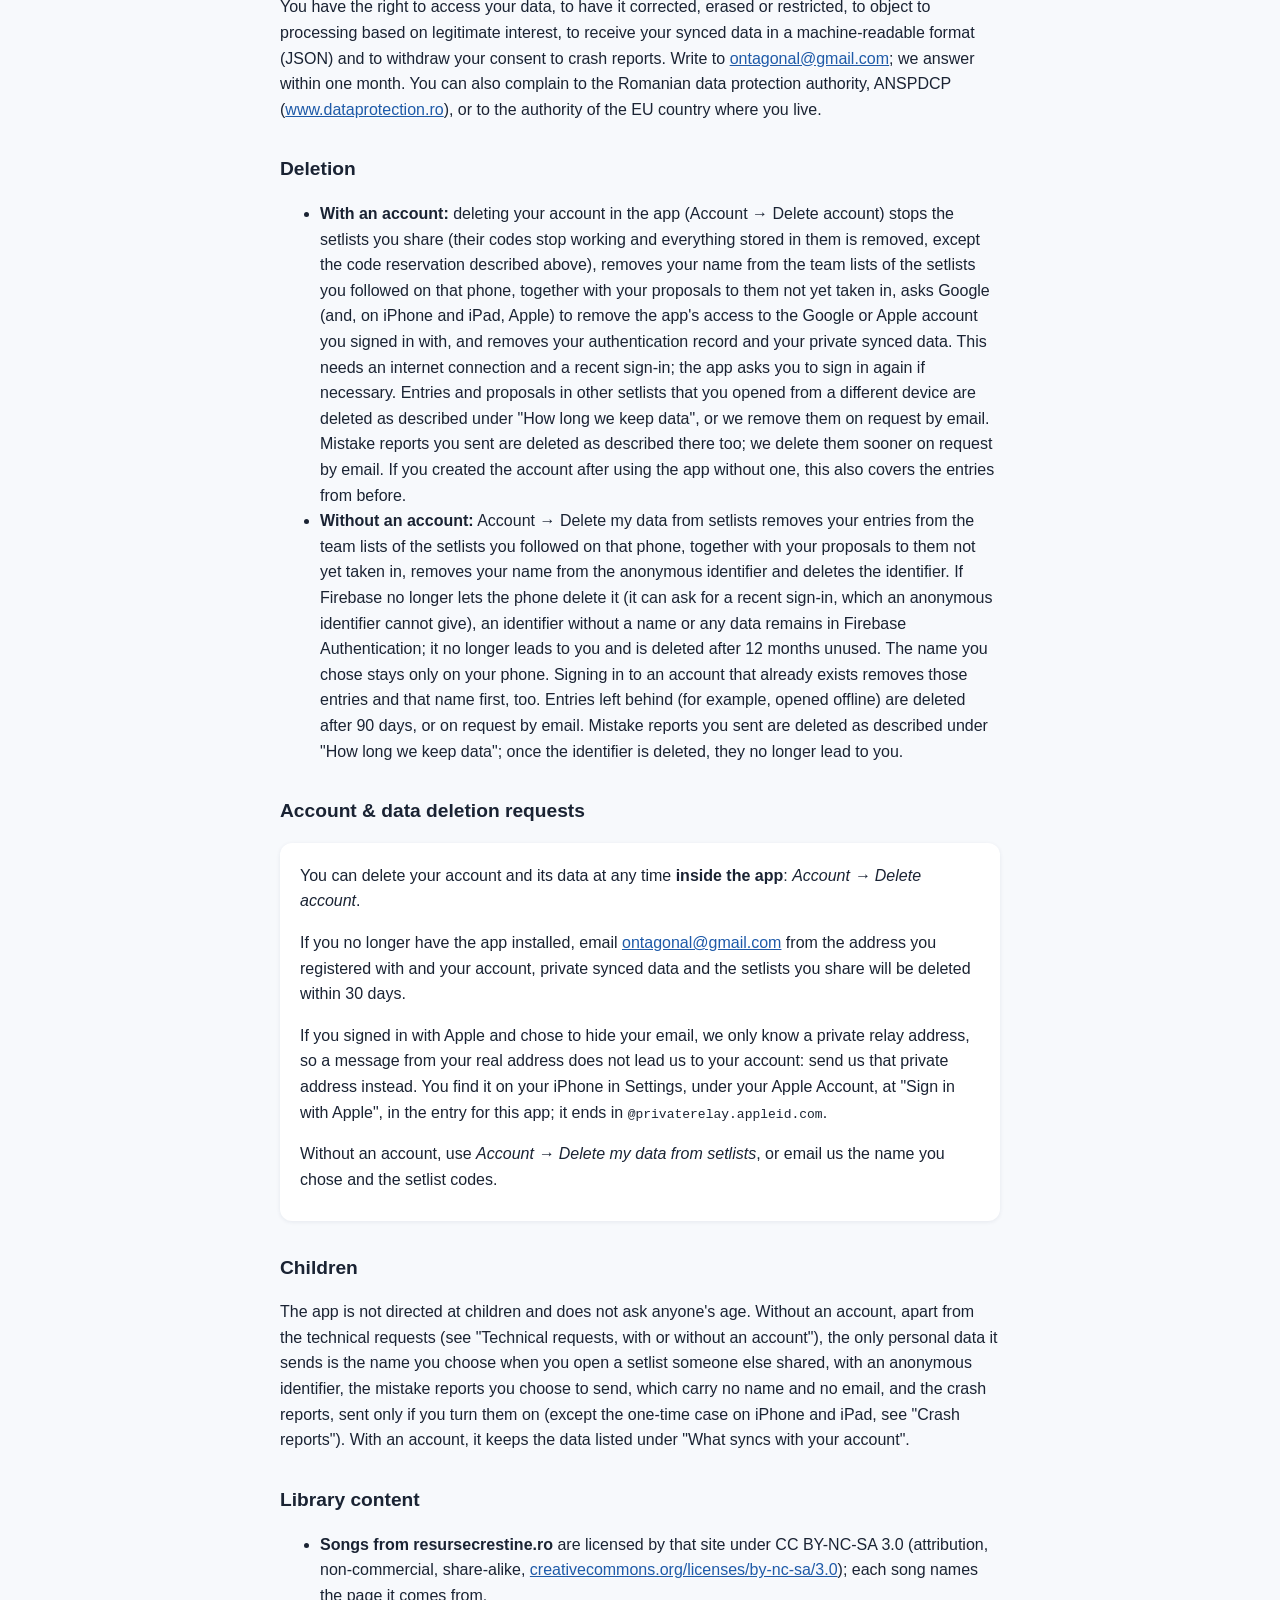
==== commit bda8ae86: "docs(politica): Copii și Fără cont numesc și rapoartele de eroare, cu excepția de pe iPhone și iPad " ====
--- a/docs/index.html
+++ b/docs/index.html
@@ -69,8 +69,9 @@
   creează și nu trimite nimic, iar programul se citește fără ca tu să apari în echipa
   lui.</li>
   <li>Cealaltă excepție e raportul unei greșeli, trimis doar dacă vrei, descris la
-  „Raportarea unei greșeli dintr-o cântare din catalog”. Nimic altceva despre tine nu se
-  încarcă.</li>
+  „Raportarea unei greșeli dintr-o cântare din catalog”. Rapoartele de eroare pleacă doar
+  dacă le pornești (cu excepția trimiterii de o singură dată pe iPhone și iPad, vezi
+  „Rapoartele de eroare”). Nimic altceva despre tine nu se încarcă.</li>
 </ul>
 
 <h2>Cereri tehnice, cu sau fără cont</h2>
@@ -354,11 +355,13 @@
 </div>
 
 <h2>Copii</h2>
-<p>Aplicația nu se adresează copiilor și nu cere vârsta nimănui. Fără cont, singurele date
-personale pe care le trimite sunt numele pe care îl alegi când deschizi un program
-partajat de altcineva, cu un identificator anonim, și rapoartele de greșeală pe care alegi
-să le trimiți, fără nume și fără email. Cu cont, păstrează datele de la „Ce se
-sincronizează cu contul”.</p>
+<p>Aplicația nu se adresează copiilor și nu cere vârsta nimănui. Fără cont, în afară de
+cererile tehnice (vezi „Cereri tehnice, cu sau fără cont”), singurele date personale pe
+care le trimite sunt numele pe care îl alegi când deschizi un program partajat de
+altcineva, cu un identificator anonim, rapoartele de greșeală pe care alegi să le trimiți,
+fără nume și fără email, și rapoartele de eroare, trimise doar dacă le pornești (cu
+excepția trimiterii de o singură dată pe iPhone și iPad, vezi „Rapoartele de eroare”). Cu
+cont, păstrează datele de la „Ce se sincronizează cu contul”.</p>
 
 <h2>Conținutul bibliotecii</h2>
 <ul>
@@ -437,7 +440,9 @@
   creates nothing and sends nothing, and you read the setlist without appearing in its
   team.</li>
   <li>The other exception is a mistake report you choose to send, described under
-  "Reporting a mistake in a catalog song". Nothing else about you is uploaded.</li>
+  "Reporting a mistake in a catalog song". Crash reports are sent only if you turn them on
+  (except the one-time case on iPhone and iPad, see "Crash reports"). Nothing else about you
+  is uploaded.</li>
 </ul>
 
 <h2>Technical requests, with or without an account</h2>
@@ -720,10 +725,12 @@
 
 <h2>Children</h2>
 <p>The app is not directed at children and does not ask anyone's age. Without an account,
+apart from the technical requests (see "Technical requests, with or without an account"),
 the only personal data it sends is the name you choose when you open a setlist someone
-else shared, with an anonymous identifier, and the mistake reports you choose to send,
-which carry no name and no email. With an account, it keeps the data listed under "What
-syncs with your account".</p>
+else shared, with an anonymous identifier, the mistake reports you choose to send, which
+carry no name and no email, and the crash reports, sent only if you turn them on (except
+the one-time case on iPhone and iPad, see "Crash reports"). With an account, it keeps the
+data listed under "What syncs with your account".</p>
 
 <h2>Library content</h2>
 <ul>
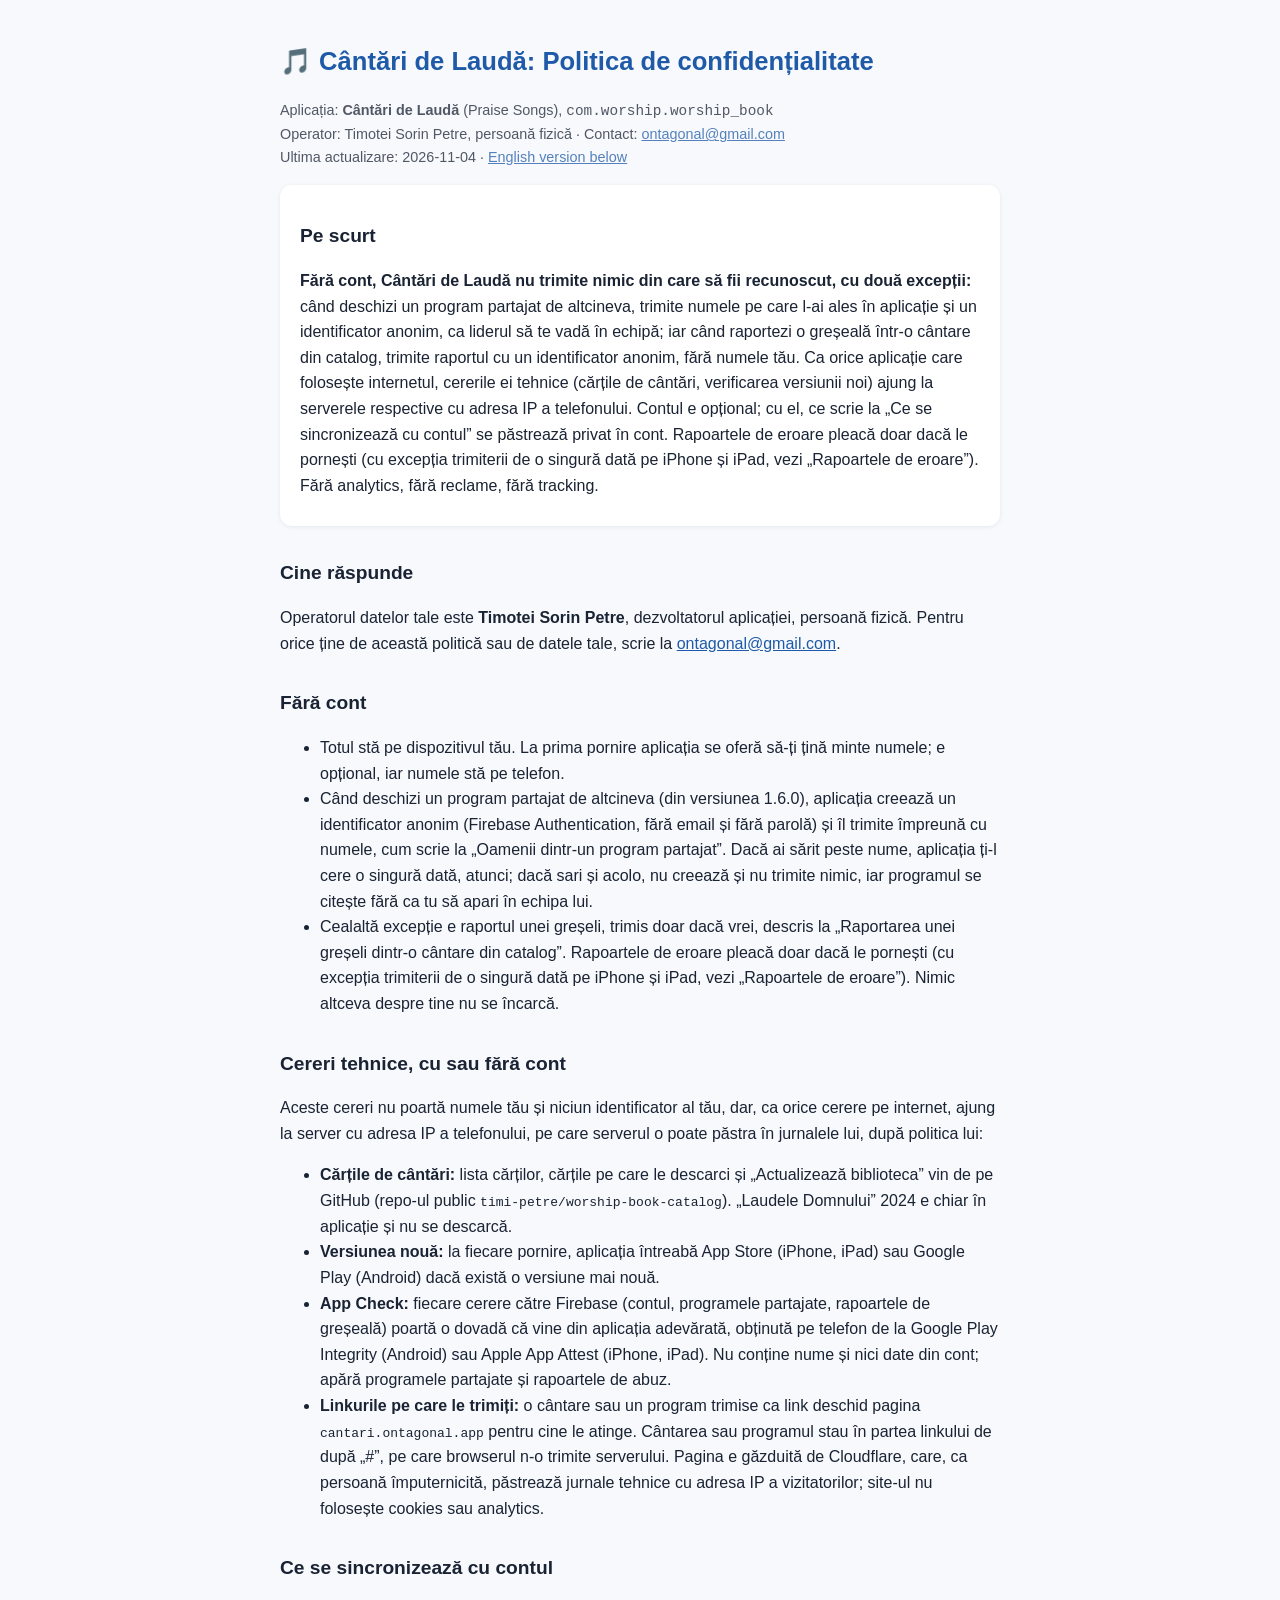
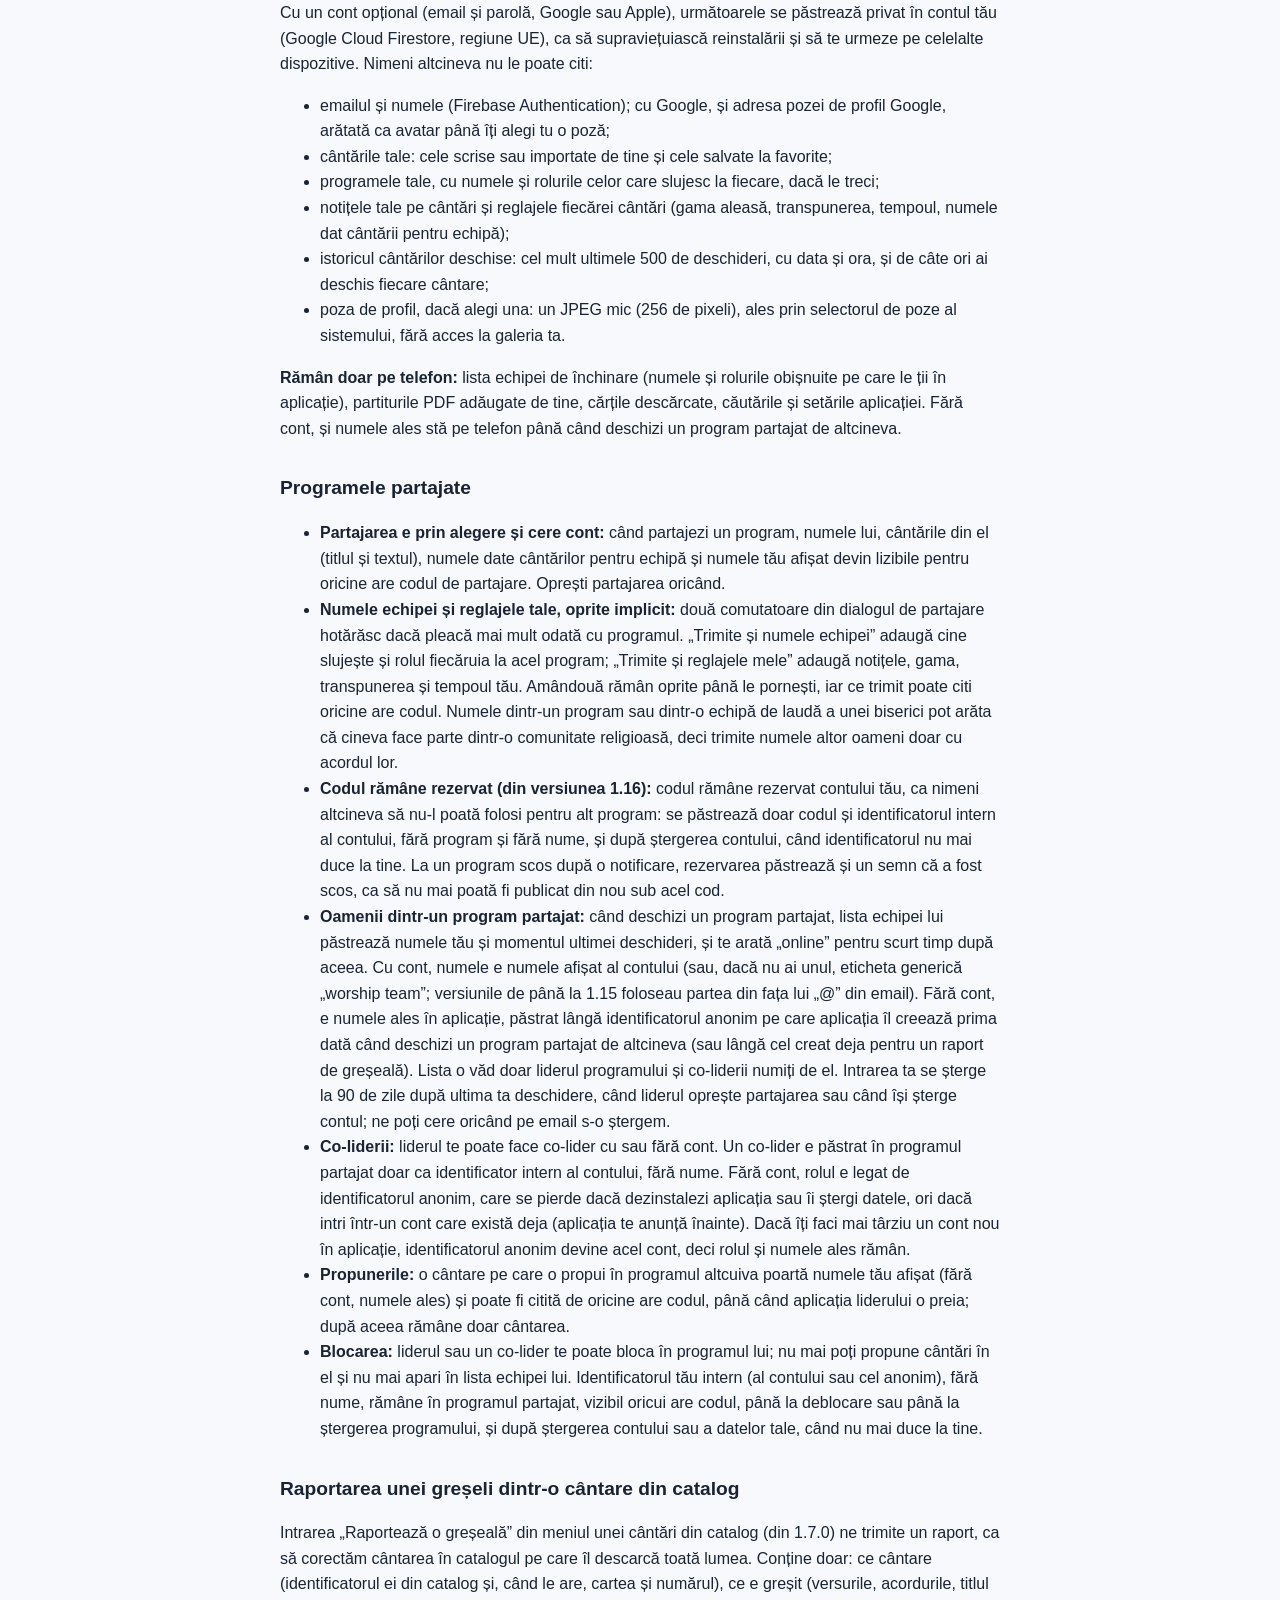
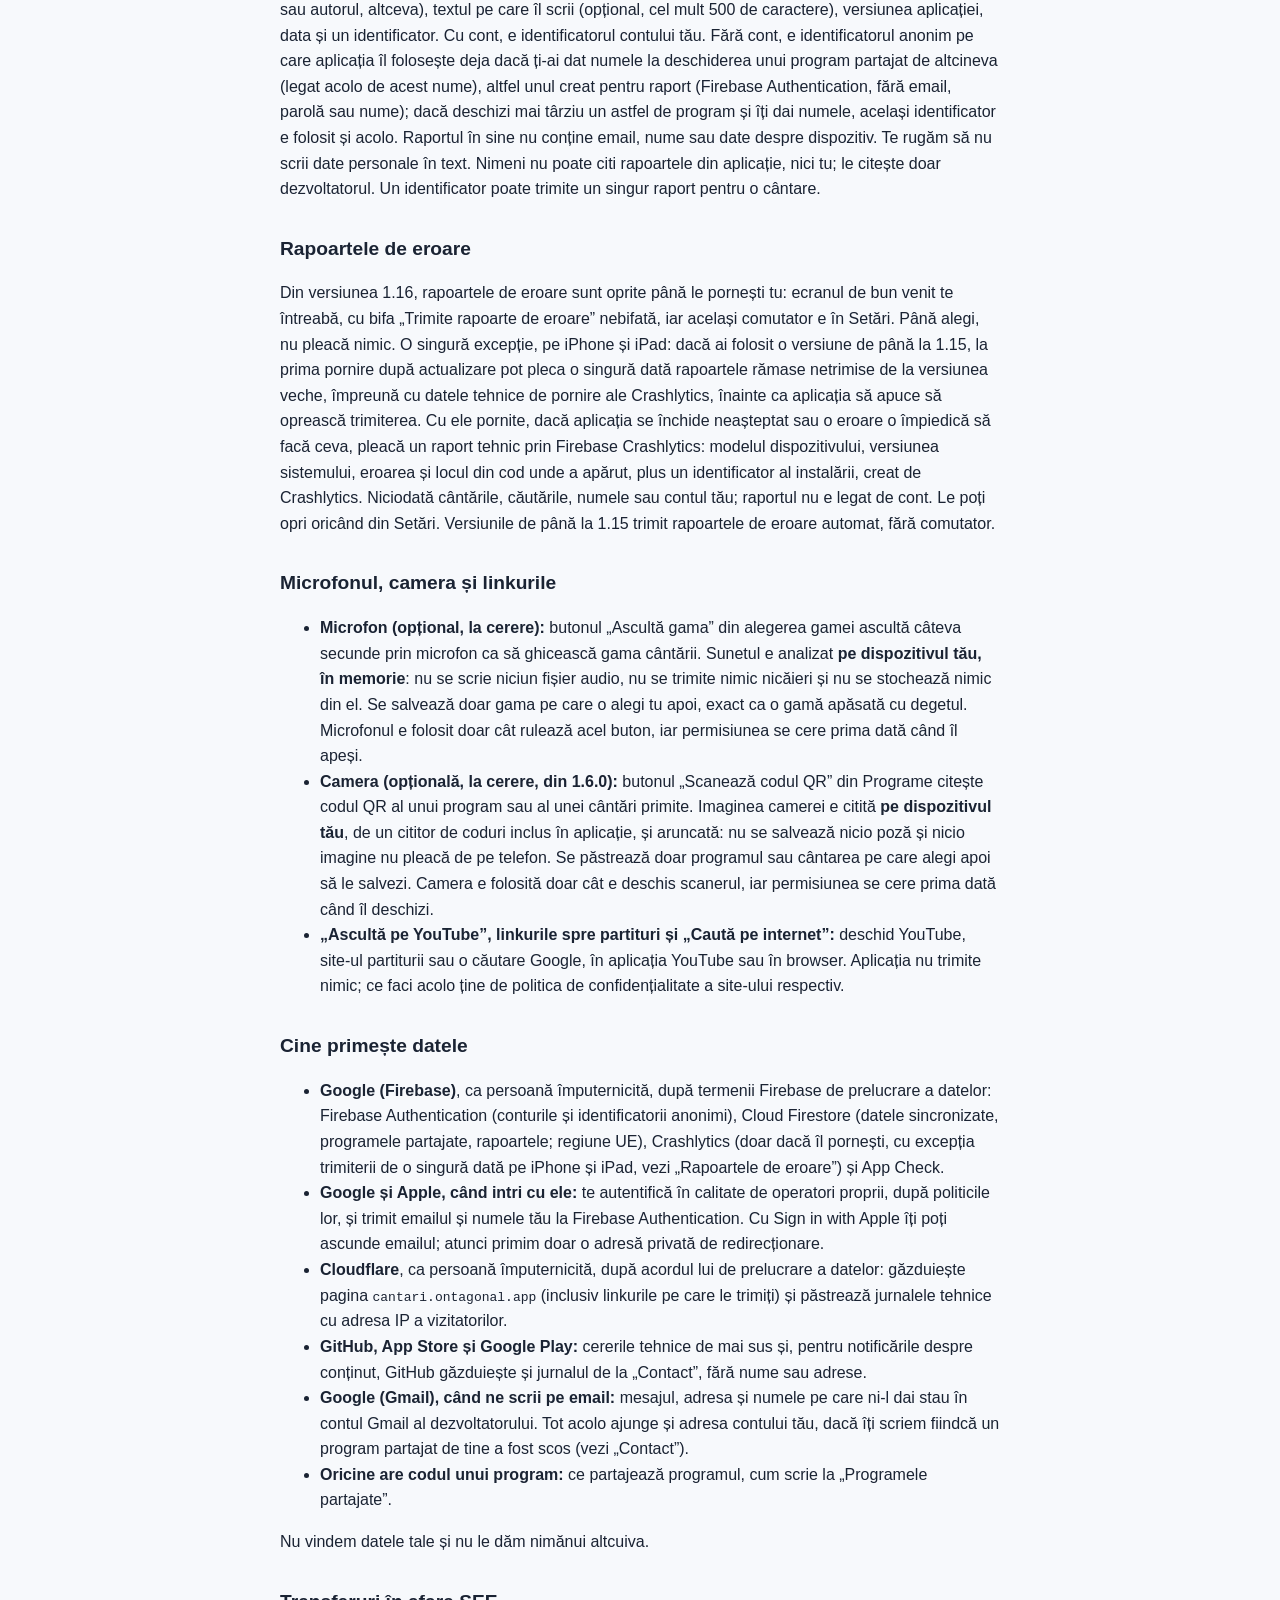
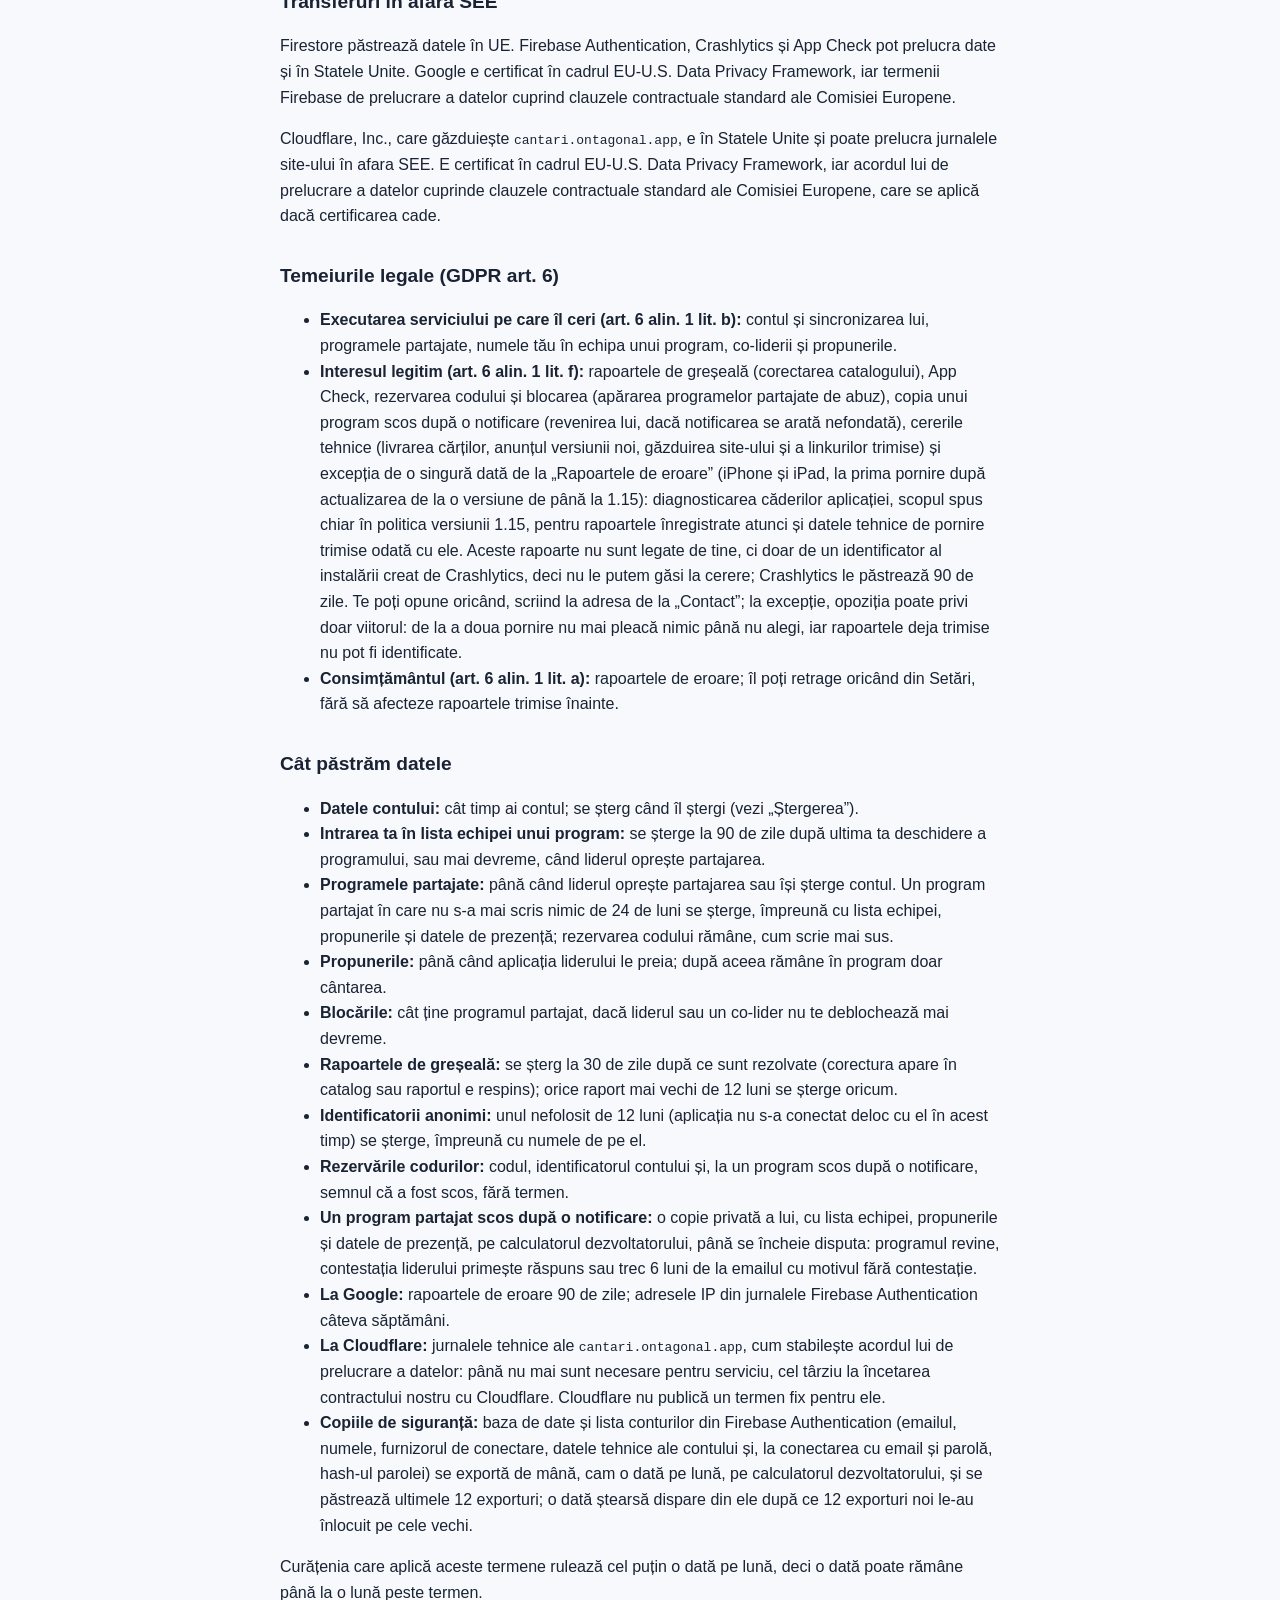
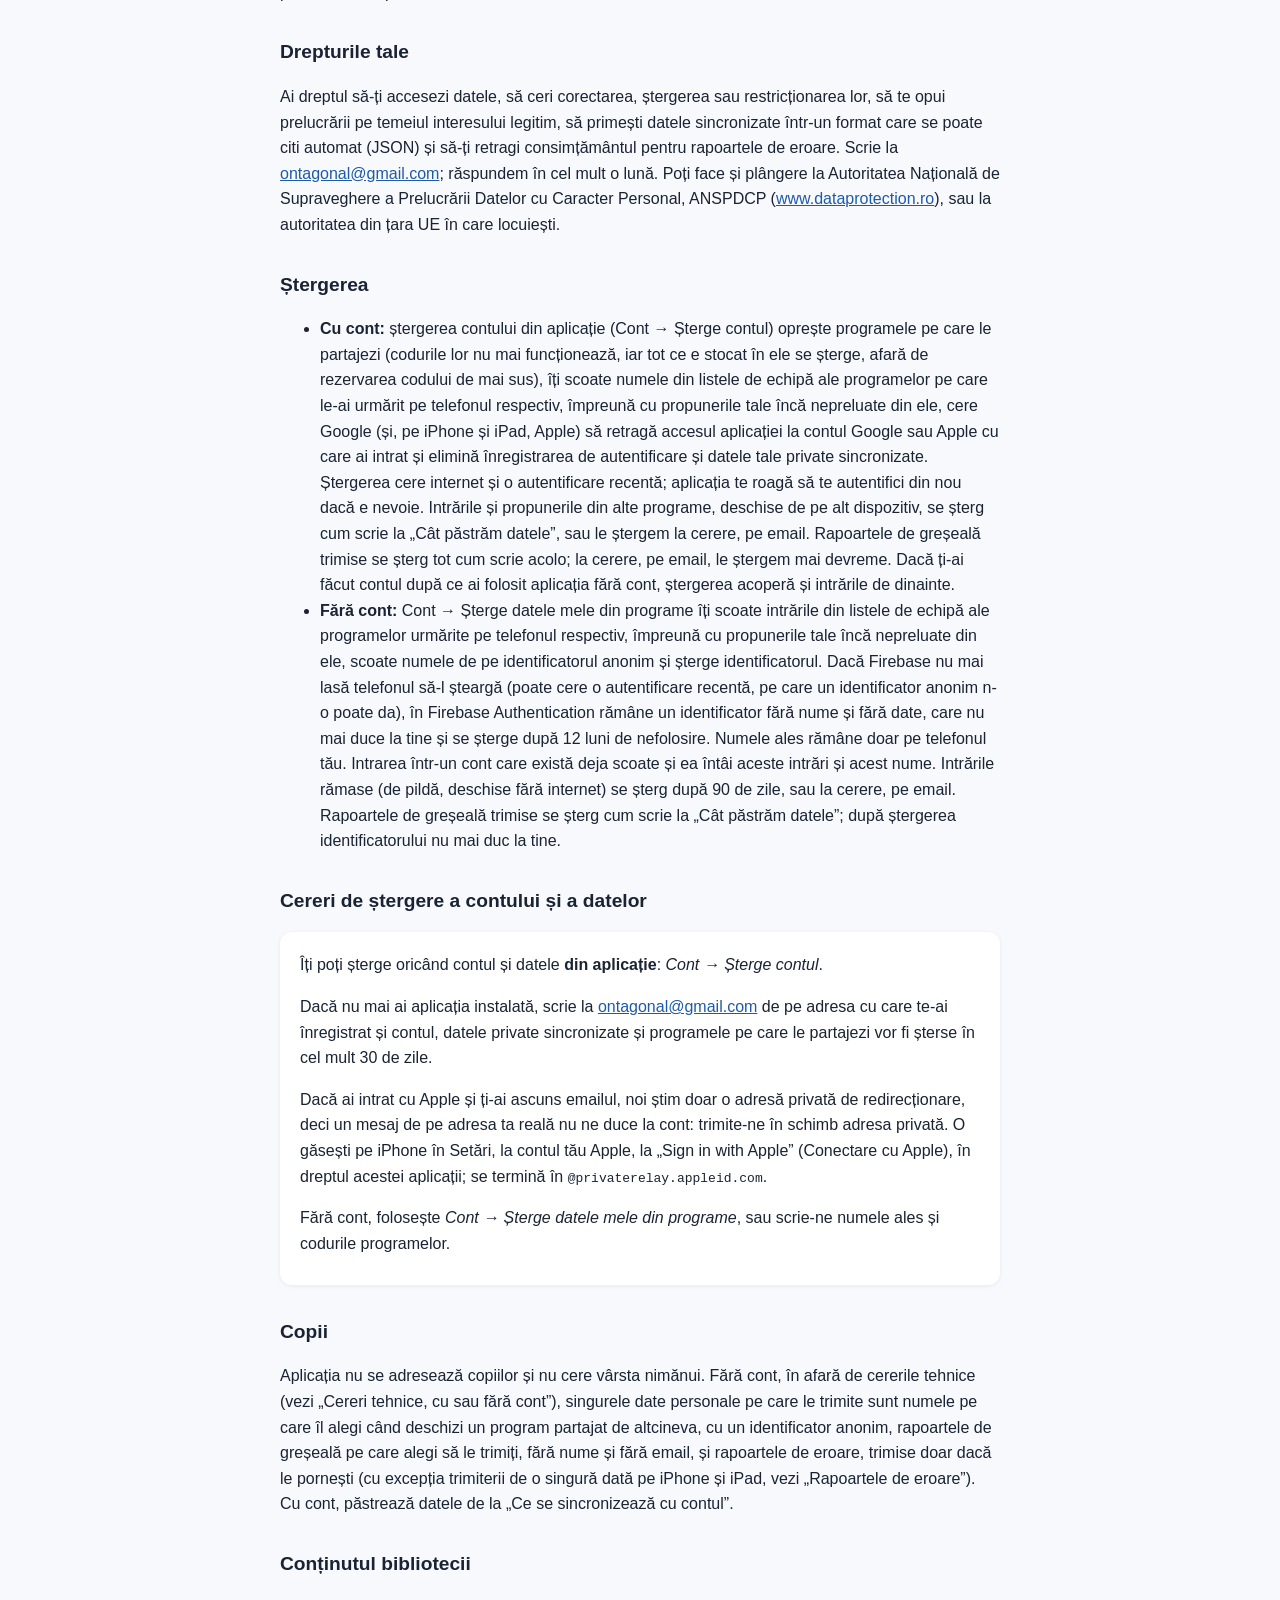
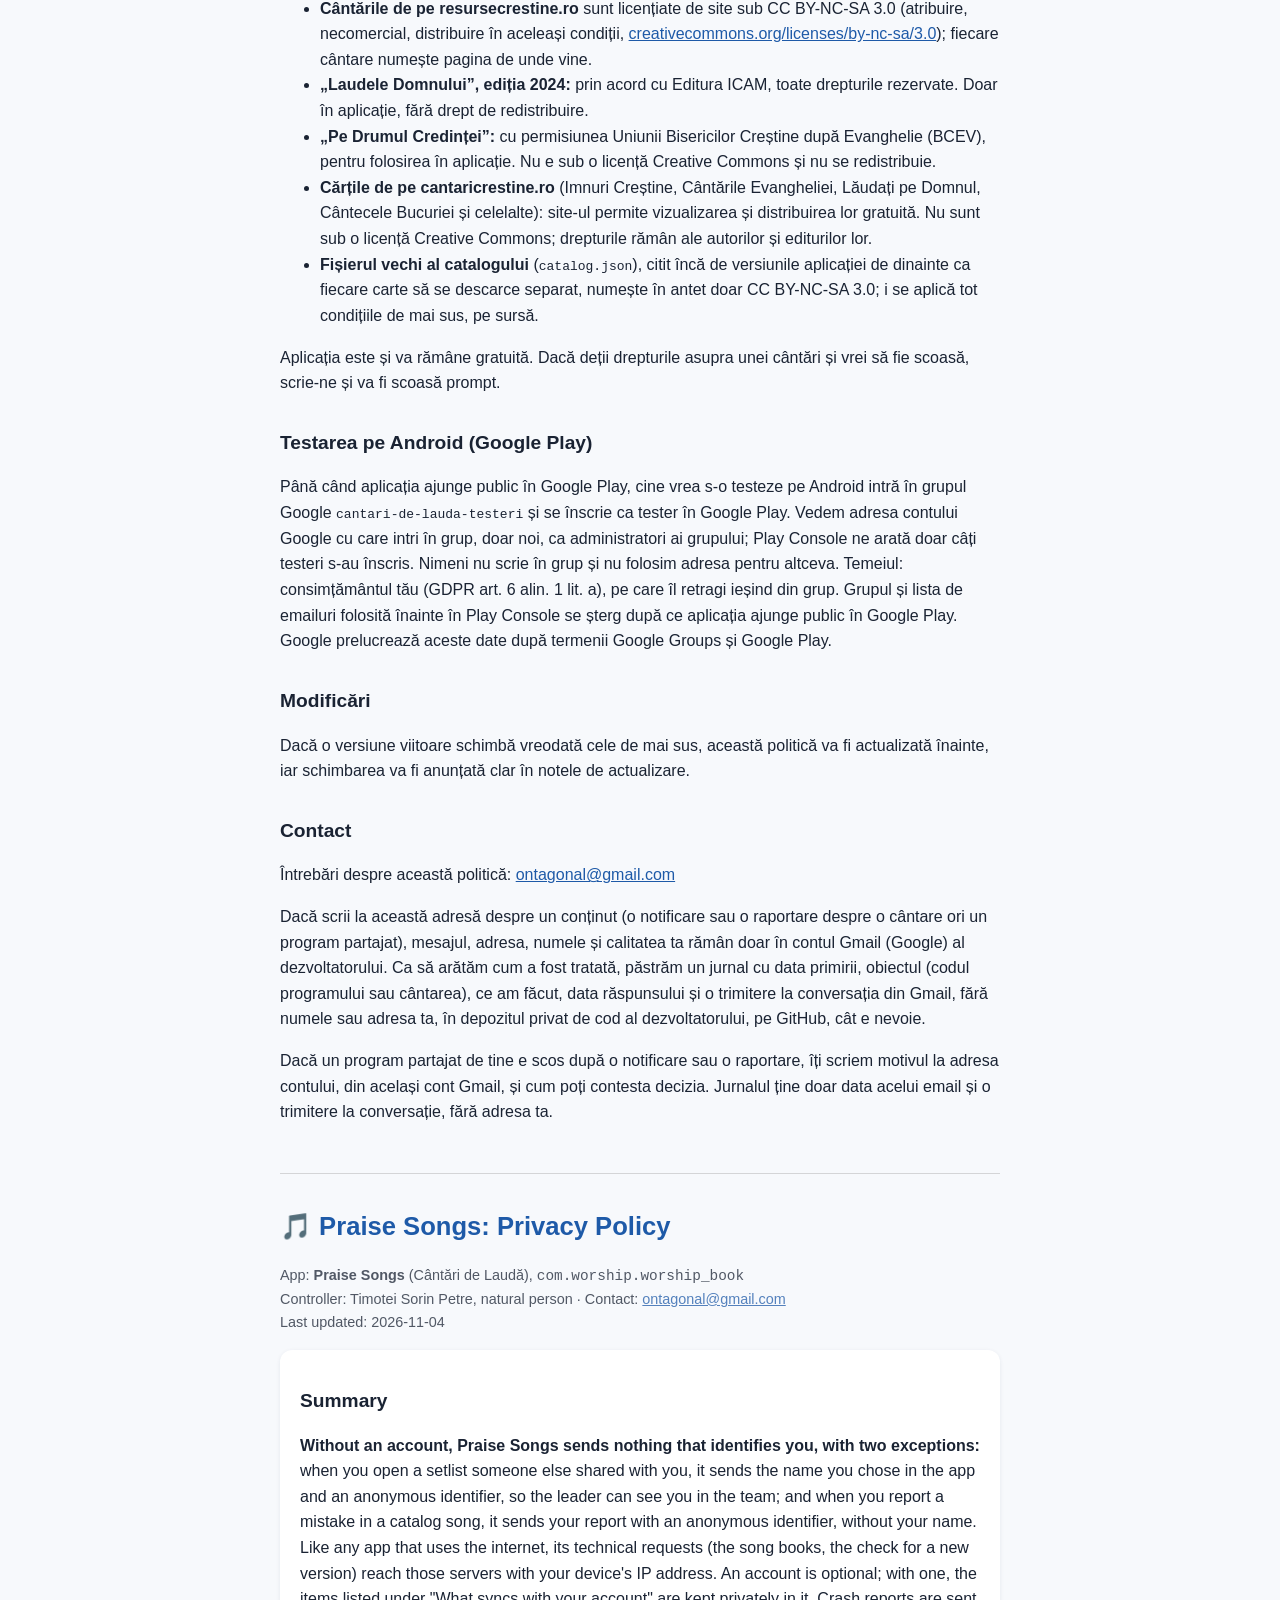
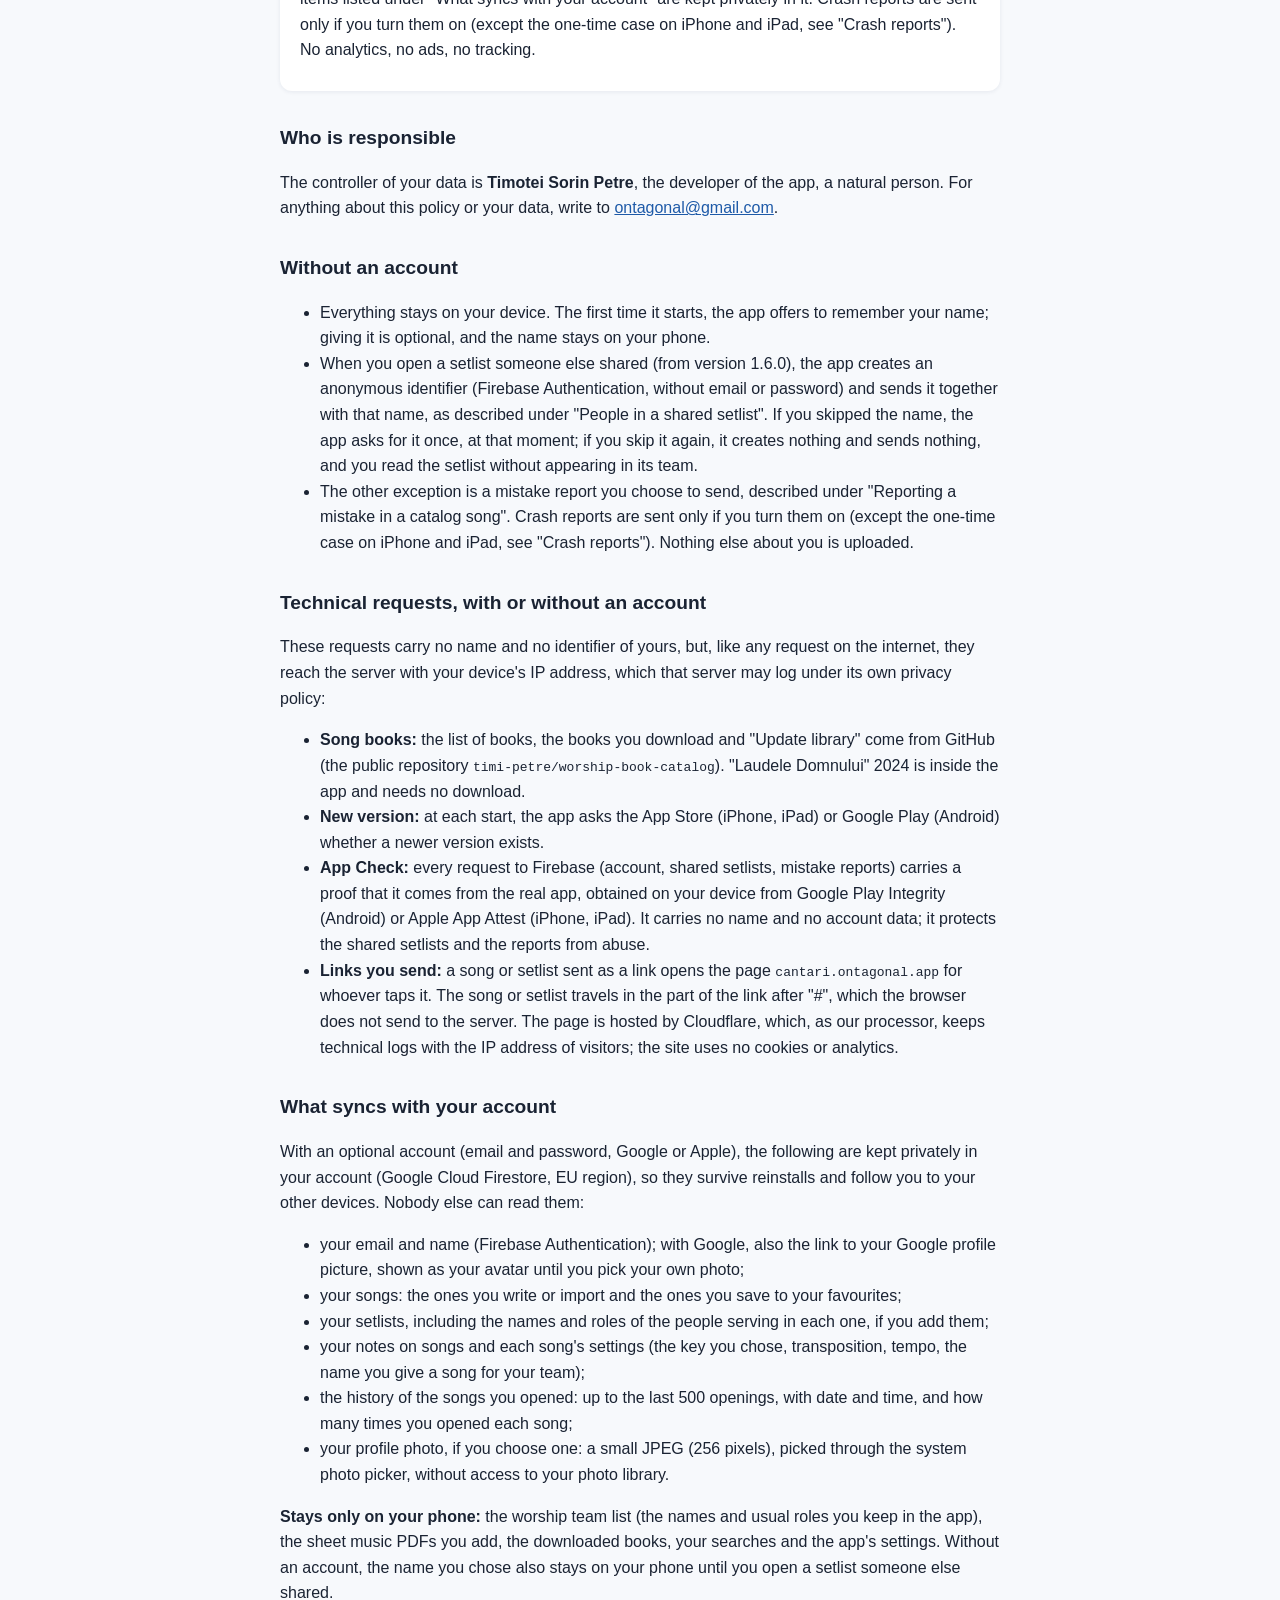
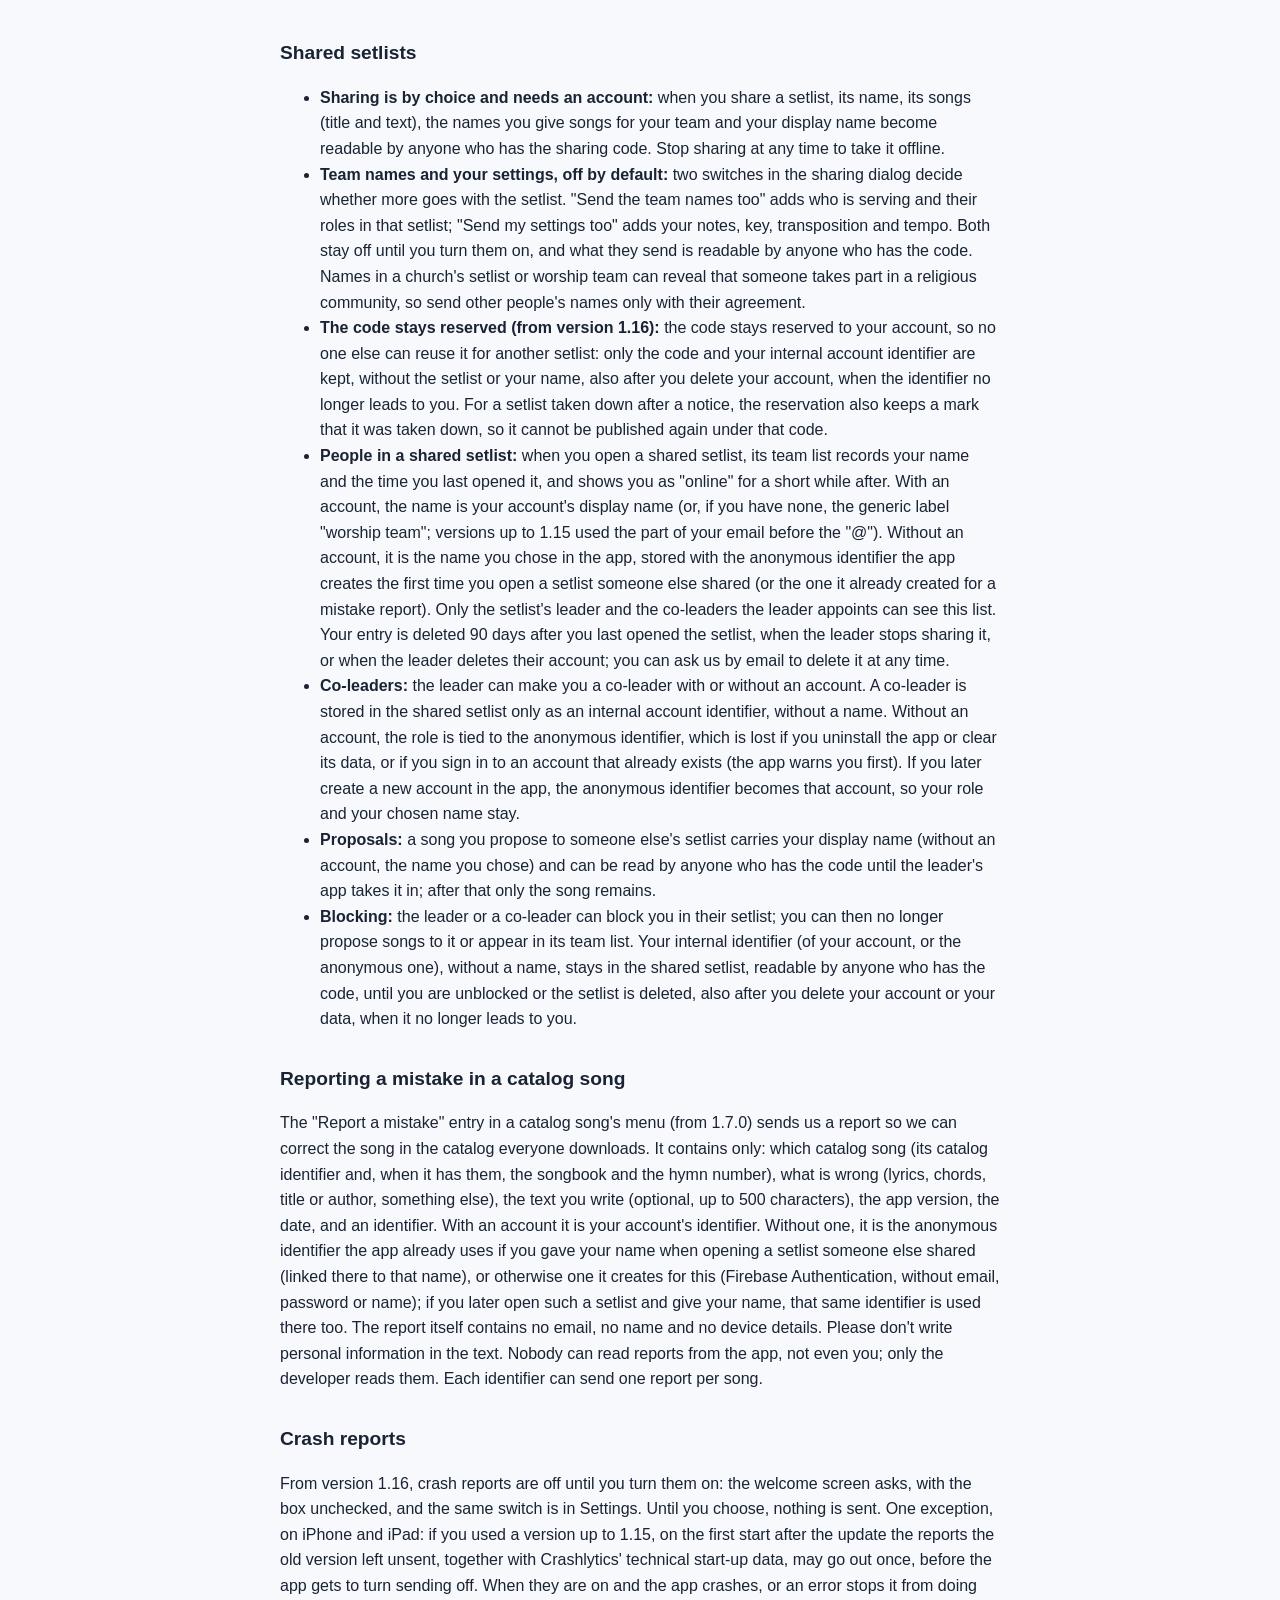
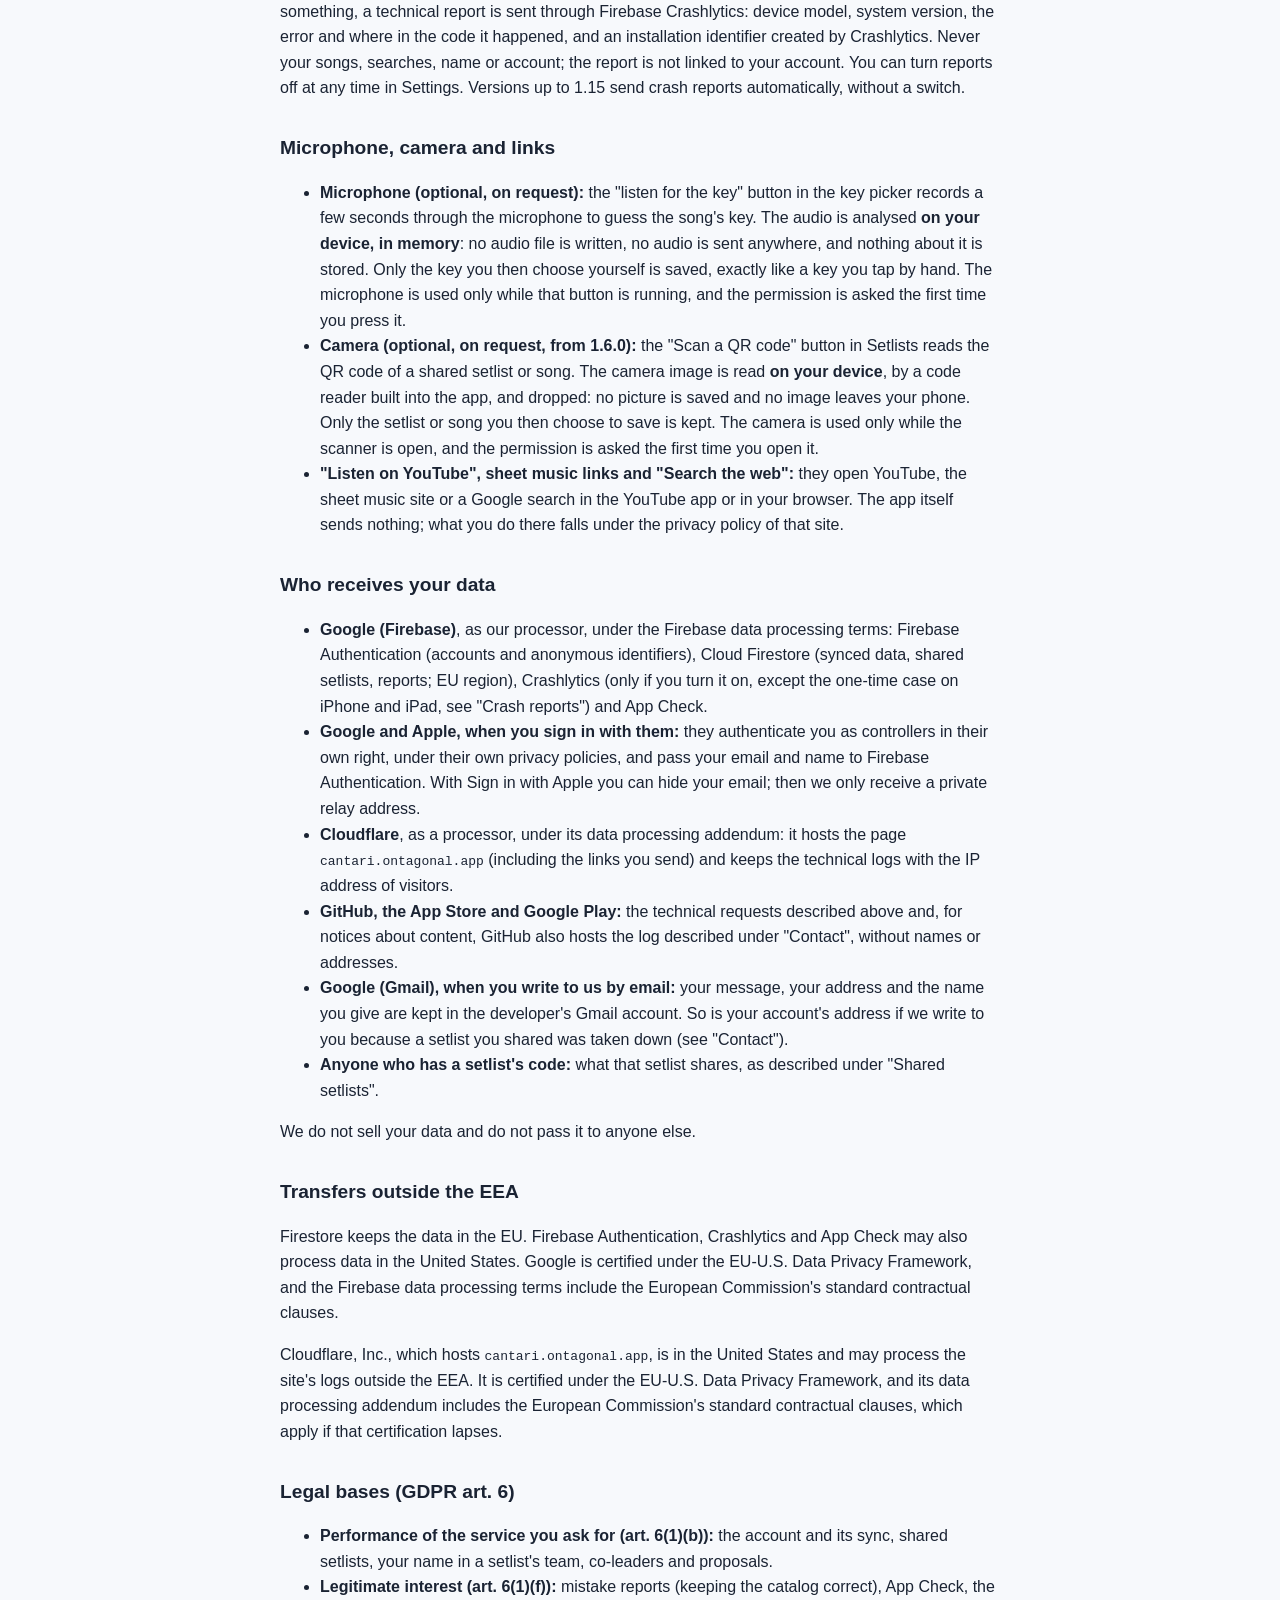
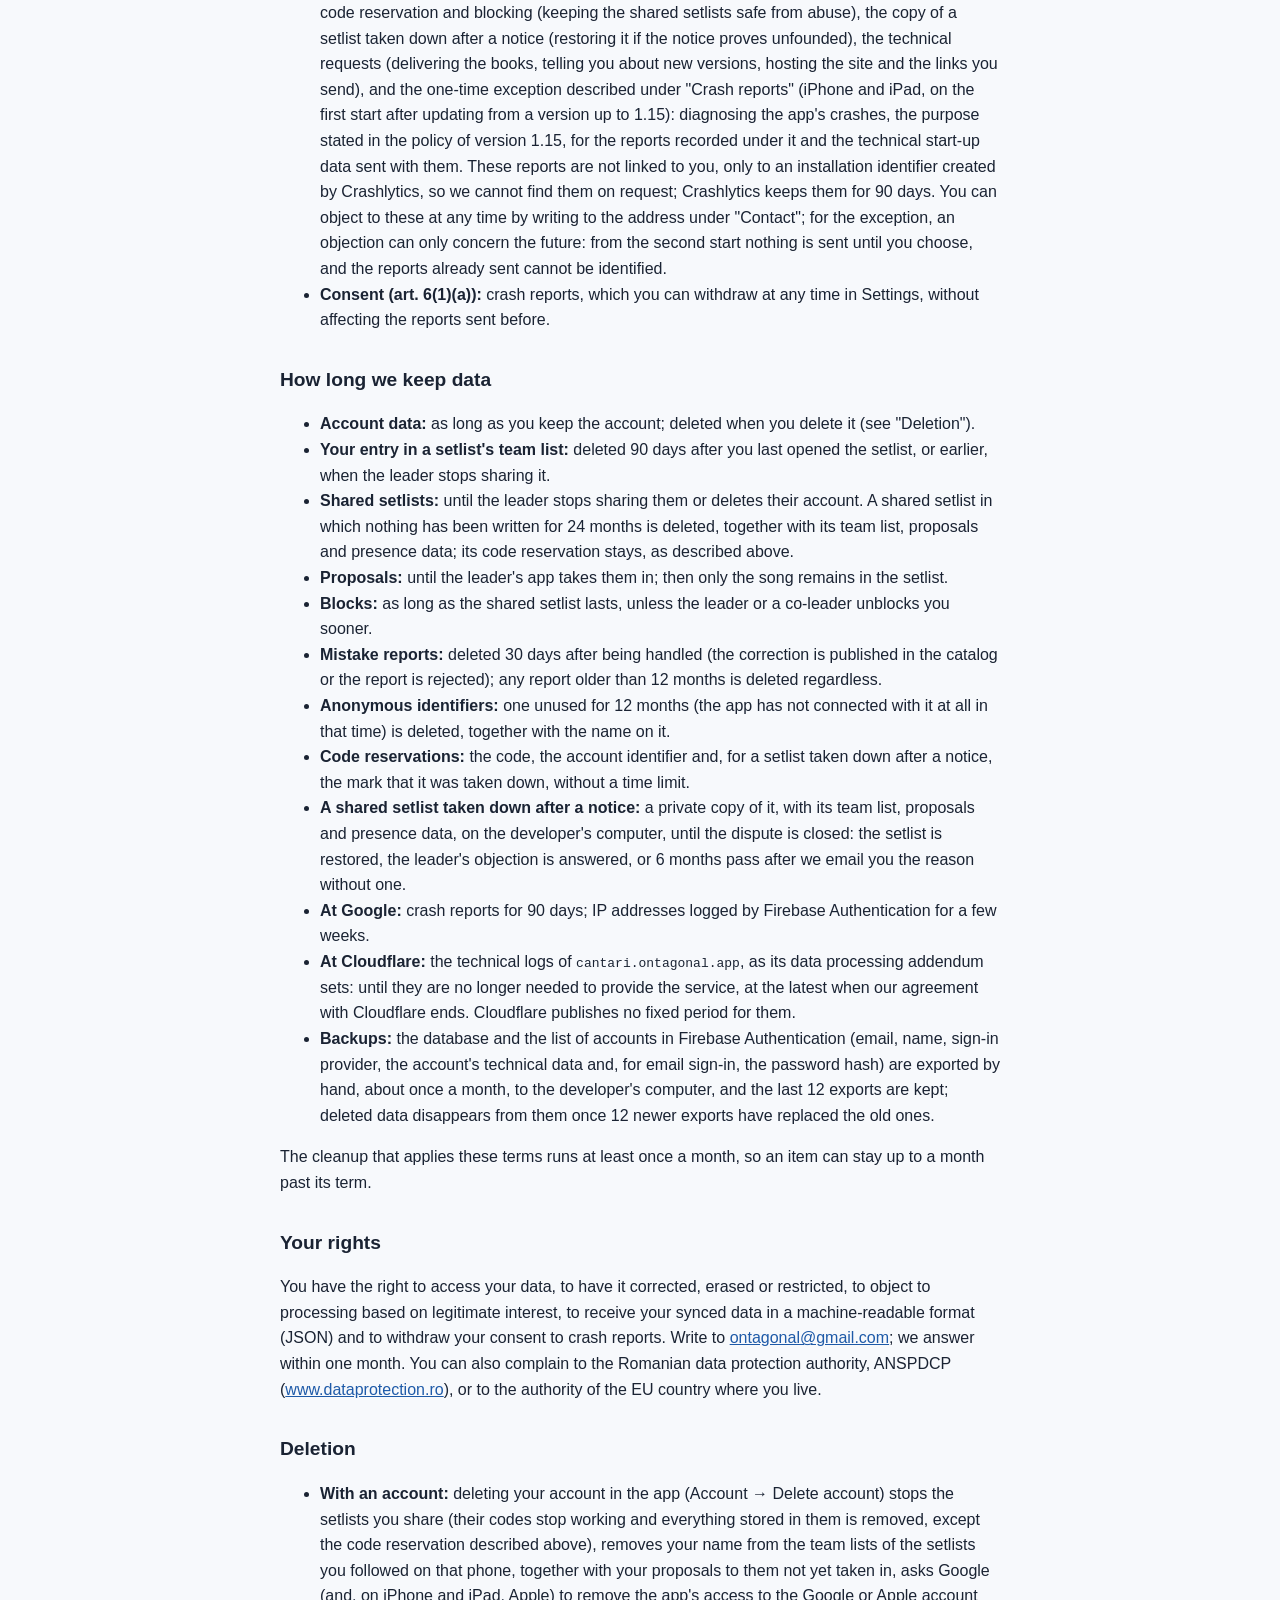
==== commit 349b6192: "docs(politica): publicarea din 4 nov 2026 (Cloudflare, copia programului scos, testarea pe Android) " ====
--- a/docs/index.html
+++ b/docs/index.html
@@ -35,7 +35,7 @@
 <p class="meta">
   Aplicația: <strong>Cântări de Laudă</strong> (Praise Songs), <code>com.worship.worship_book</code><br>
   Operator: Timotei Sorin Petre, persoană fizică · Contact: <a href="mailto:ontagonal@gmail.com">ontagonal@gmail.com</a><br>
-  Ultima actualizare: 2026-10-27 · <a href="#english">English version below</a>
+  Ultima actualizare: 2026-11-04 · <a href="#english">English version below</a>
 </p>
 
 <div class="card">
@@ -93,7 +93,9 @@
   <li><strong>Linkurile pe care le trimiți:</strong> o cântare sau un program trimise ca
   link deschid pagina <code>cantari.ontagonal.app</code> pentru cine le atinge. Cântarea
   sau programul stau în partea linkului de după „#”, pe care browserul n-o trimite
-  serverului.</li>
+  serverului. Pagina e găzduită de Cloudflare, care, ca persoană împuternicită, păstrează
+  jurnale tehnice cu adresa IP a vizitatorilor; site-ul nu folosește cookies sau
+  analytics.</li>
 </ul>
 
 <h2>Ce se sincronizează cu contul</h2>
@@ -227,11 +229,16 @@
   operatori proprii, după politicile lor, și trimit emailul și numele tău la Firebase
   Authentication. Cu Sign in with Apple îți poți ascunde emailul; atunci primim doar o
   adresă privată de redirecționare.</li>
+  <li><strong>Cloudflare</strong>, ca persoană împuternicită, după acordul lui de prelucrare
+  a datelor: găzduiește pagina <code>cantari.ontagonal.app</code> (inclusiv linkurile pe
+  care le trimiți) și păstrează jurnalele tehnice cu adresa IP a vizitatorilor.</li>
   <li><strong>GitHub, App Store și Google Play:</strong> cererile tehnice de mai
   sus și, pentru notificările despre conținut, GitHub găzduiește și jurnalul de
   la „Contact”, fără nume sau adrese.</li>
   <li><strong>Google (Gmail), când ne scrii pe email:</strong> mesajul, adresa și numele pe
-  care ni-l dai stau în contul Gmail al dezvoltatorului.</li>
+  care ni-l dai stau în contul Gmail al dezvoltatorului. Tot acolo ajunge și adresa
+  contului tău, dacă îți scriem fiindcă un program partajat de tine a fost scos (vezi
+  „Contact”).</li>
   <li><strong>Oricine are codul unui program:</strong> ce partajează programul, cum scrie
   la „Programele partajate”.</li>
 </ul>
@@ -242,6 +249,10 @@
 prelucra date și în Statele Unite. Google e certificat în cadrul EU-U.S. Data Privacy
 Framework, iar termenii Firebase de prelucrare a datelor cuprind clauzele contractuale
 standard ale Comisiei Europene.</p>
+<p>Cloudflare, Inc., care găzduiește <code>cantari.ontagonal.app</code>, e în Statele Unite
+și poate prelucra jurnalele site-ului în afara SEE. E certificat în cadrul EU-U.S. Data
+Privacy Framework, iar acordul lui de prelucrare a datelor cuprinde clauzele contractuale
+standard ale Comisiei Europene, care se aplică dacă certificarea cade.</p>
 
 <h2>Temeiurile legale (GDPR art. 6)</h2>
 <ul>
@@ -250,7 +261,9 @@
   co-liderii și propunerile.</li>
   <li><strong>Interesul legitim (art. 6 alin. 1 lit. f):</strong> rapoartele de greșeală
   (corectarea catalogului), App Check, rezervarea codului și blocarea (apărarea
-  programelor partajate de abuz), cererile tehnice (livrarea cărților și anunțul versiunii noi) și
+  programelor partajate de abuz), copia unui program scos după o notificare (revenirea
+  lui, dacă notificarea se arată nefondată), cererile tehnice (livrarea cărților, anunțul
+  versiunii noi, găzduirea site-ului și a linkurilor trimise) și
   excepția de o singură dată de la „Rapoartele de eroare” (iPhone și iPad, la prima pornire după
   actualizarea de la o versiune de până la 1.15): diagnosticarea căderilor aplicației, scopul spus
   chiar în politica versiunii 1.15, pentru rapoartele înregistrate atunci și
@@ -287,8 +300,16 @@
   <li><strong>Rezervările codurilor:</strong> codul, identificatorul contului
   și, la un program scos după o notificare, semnul că a fost scos, fără
   termen.</li>
+  <li><strong>Un program partajat scos după o notificare:</strong> o copie privată a lui,
+  cu lista echipei, propunerile și datele de prezență, pe calculatorul dezvoltatorului,
+  până se încheie disputa: programul revine, contestația liderului primește răspuns sau
+  trec 6 luni de la emailul cu motivul fără contestație.</li>
   <li><strong>La Google:</strong> rapoartele de eroare 90 de zile; adresele IP din
   jurnalele Firebase Authentication câteva săptămâni.</li>
+  <li><strong>La Cloudflare:</strong> jurnalele tehnice ale <code>cantari.ontagonal.app</code>,
+  cum stabilește acordul lui de prelucrare a datelor: până nu mai sunt necesare pentru
+  serviciu, cel târziu la încetarea contractului nostru cu Cloudflare. Cloudflare nu
+  publică un termen fix pentru ele.</li>
   <li><strong>Copiile de siguranță:</strong> baza de date și lista conturilor din Firebase
   Authentication (emailul, numele, furnizorul de conectare, datele tehnice ale contului și, la
   conectarea cu email și parolă, hash-ul parolei) se exportă de mână, cam o dată pe lună, pe calculatorul dezvoltatorului, și se păstrează
@@ -386,6 +407,16 @@
 <p>Aplicația este și va rămâne gratuită. Dacă deții drepturile asupra unei cântări și vrei
 să fie scoasă, scrie-ne și va fi scoasă prompt.</p>
 
+<h2 id="testare-android">Testarea pe Android (Google Play)</h2>
+<p>Până când aplicația ajunge public în Google Play, cine vrea s-o testeze pe Android intră
+în grupul Google <code>cantari-de-lauda-testeri</code> și se înscrie ca tester în Google
+Play. Vedem adresa contului Google cu care intri în grup, doar noi, ca administratori ai
+grupului; Play Console ne arată doar câți testeri s-au înscris. Nimeni nu scrie în grup și
+nu folosim adresa pentru altceva. Temeiul: consimțământul tău (GDPR art. 6 alin. 1 lit. a),
+pe care îl retragi ieșind din grup. Grupul și lista de emailuri folosită înainte în Play
+Console se șterg după ce aplicația ajunge public în Google Play. Google prelucrează aceste
+date după termenii Google Groups și Google Play.</p>
+
 <h2>Modificări</h2>
 <p>Dacă o versiune viitoare schimbă vreodată cele de mai sus, această politică va fi
 actualizată înainte, iar schimbarea va fi anunțată clar în notele de actualizare.</p>
@@ -401,13 +432,17 @@
 o trimitere la conversația din Gmail, fără numele sau adresa ta, în depozitul privat de cod
 al dezvoltatorului, pe GitHub, cât e nevoie.</p>
 
+<p>Dacă un program partajat de tine e scos după o notificare sau o raportare, îți scriem
+motivul la adresa contului, din același cont Gmail, și cum poți contesta decizia. Jurnalul
+ține doar data acelui email și o trimitere la conversație, fără adresa ta.</p>
+
 <hr>
 
 <h1 id="english">🎵 Praise Songs: Privacy Policy</h1>
 <p class="meta">
   App: <strong>Praise Songs</strong> (Cântări de Laudă), <code>com.worship.worship_book</code><br>
   Controller: Timotei Sorin Petre, natural person · Contact: <a href="mailto:ontagonal@gmail.com">ontagonal@gmail.com</a><br>
-  Last updated: 2026-10-27
+  Last updated: 2026-11-04
 </p>
 
 <div class="card">
@@ -463,7 +498,9 @@
   from abuse.</li>
   <li><strong>Links you send:</strong> a song or setlist sent as a link opens the page
   <code>cantari.ontagonal.app</code> for whoever taps it. The song or setlist travels in
-  the part of the link after "#", which the browser does not send to the server.</li>
+  the part of the link after "#", which the browser does not send to the server. The page
+  is hosted by Cloudflare, which, as our processor, keeps technical logs with the IP
+  address of visitors; the site uses no cookies or analytics.</li>
 </ul>
 
 <h2>What syncs with your account</h2>
@@ -598,11 +635,16 @@
   as controllers in their own right, under their own privacy policies, and pass your email
   and name to Firebase Authentication. With Sign in with Apple you can hide your email;
   then we only receive a private relay address.</li>
+  <li><strong>Cloudflare</strong>, as a processor, under its data processing addendum: it
+  hosts the page <code>cantari.ontagonal.app</code> (including the links you send) and
+  keeps the technical logs with the IP address of visitors.</li>
   <li><strong>GitHub, the App Store and Google Play:</strong> the technical
   requests described above and, for notices about content, GitHub also hosts the
   log described under "Contact", without names or addresses.</li>
   <li><strong>Google (Gmail), when you write to us by email:</strong> your message, your
-  address and the name you give are kept in the developer's Gmail account.</li>
+  address and the name you give are kept in the developer's Gmail account. So is your
+  account's address if we write to you because a setlist you shared was taken down (see
+  "Contact").</li>
   <li><strong>Anyone who has a setlist's code:</strong> what that setlist shares, as
   described under "Shared setlists".</li>
 </ul>
@@ -613,6 +655,10 @@
 may also process data in the United States. Google is certified under the EU-U.S. Data
 Privacy Framework, and the Firebase data processing terms include the European
 Commission's standard contractual clauses.</p>
+<p>Cloudflare, Inc., which hosts <code>cantari.ontagonal.app</code>, is in the United States
+and may process the site's logs outside the EEA. It is certified under the EU-U.S. Data
+Privacy Framework, and its data processing addendum includes the European Commission's
+standard contractual clauses, which apply if that certification lapses.</p>
 
 <h2>Legal bases (GDPR art. 6)</h2>
 <ul>
@@ -621,8 +667,10 @@
   proposals.</li>
   <li><strong>Legitimate interest (art. 6(1)(f)):</strong> mistake reports (keeping the
   catalog correct), App Check, the code reservation and blocking (keeping the shared
-  setlists safe from abuse), the technical requests (delivering the books and telling you about new
-  versions), and the one-time exception described under "Crash reports" (iPhone and iPad, on the
+  setlists safe from abuse), the copy of a setlist taken down after a notice (restoring it
+  if the notice proves unfounded), the technical requests (delivering the books, telling
+  you about new versions, hosting the site and the links you send), and the one-time
+  exception described under "Crash reports" (iPhone and iPad, on the
   first start after updating from a version up to 1.15): diagnosing the app's crashes, the purpose
   stated in the policy of version 1.15, for the reports recorded under it and
   the technical start-up data sent with them. These reports are not linked to
@@ -658,8 +706,16 @@
   <li><strong>Code reservations:</strong> the code, the account identifier and,
   for a setlist taken down after a notice, the mark that it was taken down,
   without a time limit.</li>
+  <li><strong>A shared setlist taken down after a notice:</strong> a private copy of it,
+  with its team list, proposals and presence data, on the developer's computer, until the
+  dispute is closed: the setlist is restored, the leader's objection is answered, or 6
+  months pass after we email you the reason without one.</li>
   <li><strong>At Google:</strong> crash reports for 90 days; IP addresses logged by
   Firebase Authentication for a few weeks.</li>
+  <li><strong>At Cloudflare:</strong> the technical logs of <code>cantari.ontagonal.app</code>,
+  as its data processing addendum sets: until they are no longer needed to provide the
+  service, at the latest when our agreement with Cloudflare ends. Cloudflare publishes no
+  fixed period for them.</li>
   <li><strong>Backups:</strong> the database and the list of accounts in Firebase
   Authentication (email, name, sign-in provider, the account's technical data and, for email
   sign-in, the password hash) are exported by hand, about once a month, to the developer's computer, and the last 12
@@ -754,6 +810,16 @@
 <p>The app is and will remain free of charge. If you hold the rights to a song and want
 it removed, email us and it will be taken out promptly.</p>
 
+<h2>Testing on Android (Google Play)</h2>
+<p>Until the app is public on Google Play, anyone who wants to test it on Android joins the
+Google group <code>cantari-de-lauda-testeri</code> and opts in as a tester on Google Play.
+We see the Google account address you join the group with, only us, as the group's
+managers; Play Console shows us only how many testers have opted in. Nobody posts in the
+group and we don't use the address for anything else. Legal basis: your consent
+(GDPR art. 6(1)(a)), which you withdraw by leaving the group. The group, and the email
+list used before it in Play Console, are deleted once the app is public on Google Play.
+Google processes this data under the Google Groups and Google Play terms.</p>
+
 <h2>Changes</h2>
 <p>If a future version ever changes any of the above, this policy will be updated first
 and the change will be clearly announced in the app's update notes.</p>
@@ -769,5 +835,10 @@
 answered and a reference to the conversation in Gmail, without your name or address, in the
 developer's private code repository on GitHub, for as long as needed.</p>
 
+<p>If a setlist you share is taken down after a notice or a report, we email you the reason
+at your account's address, from the same Gmail account, and tell you how to contest the
+decision. The log keeps only the date of that email and a reference to the conversation,
+without your address.</p>
+
 </body>
 </html>
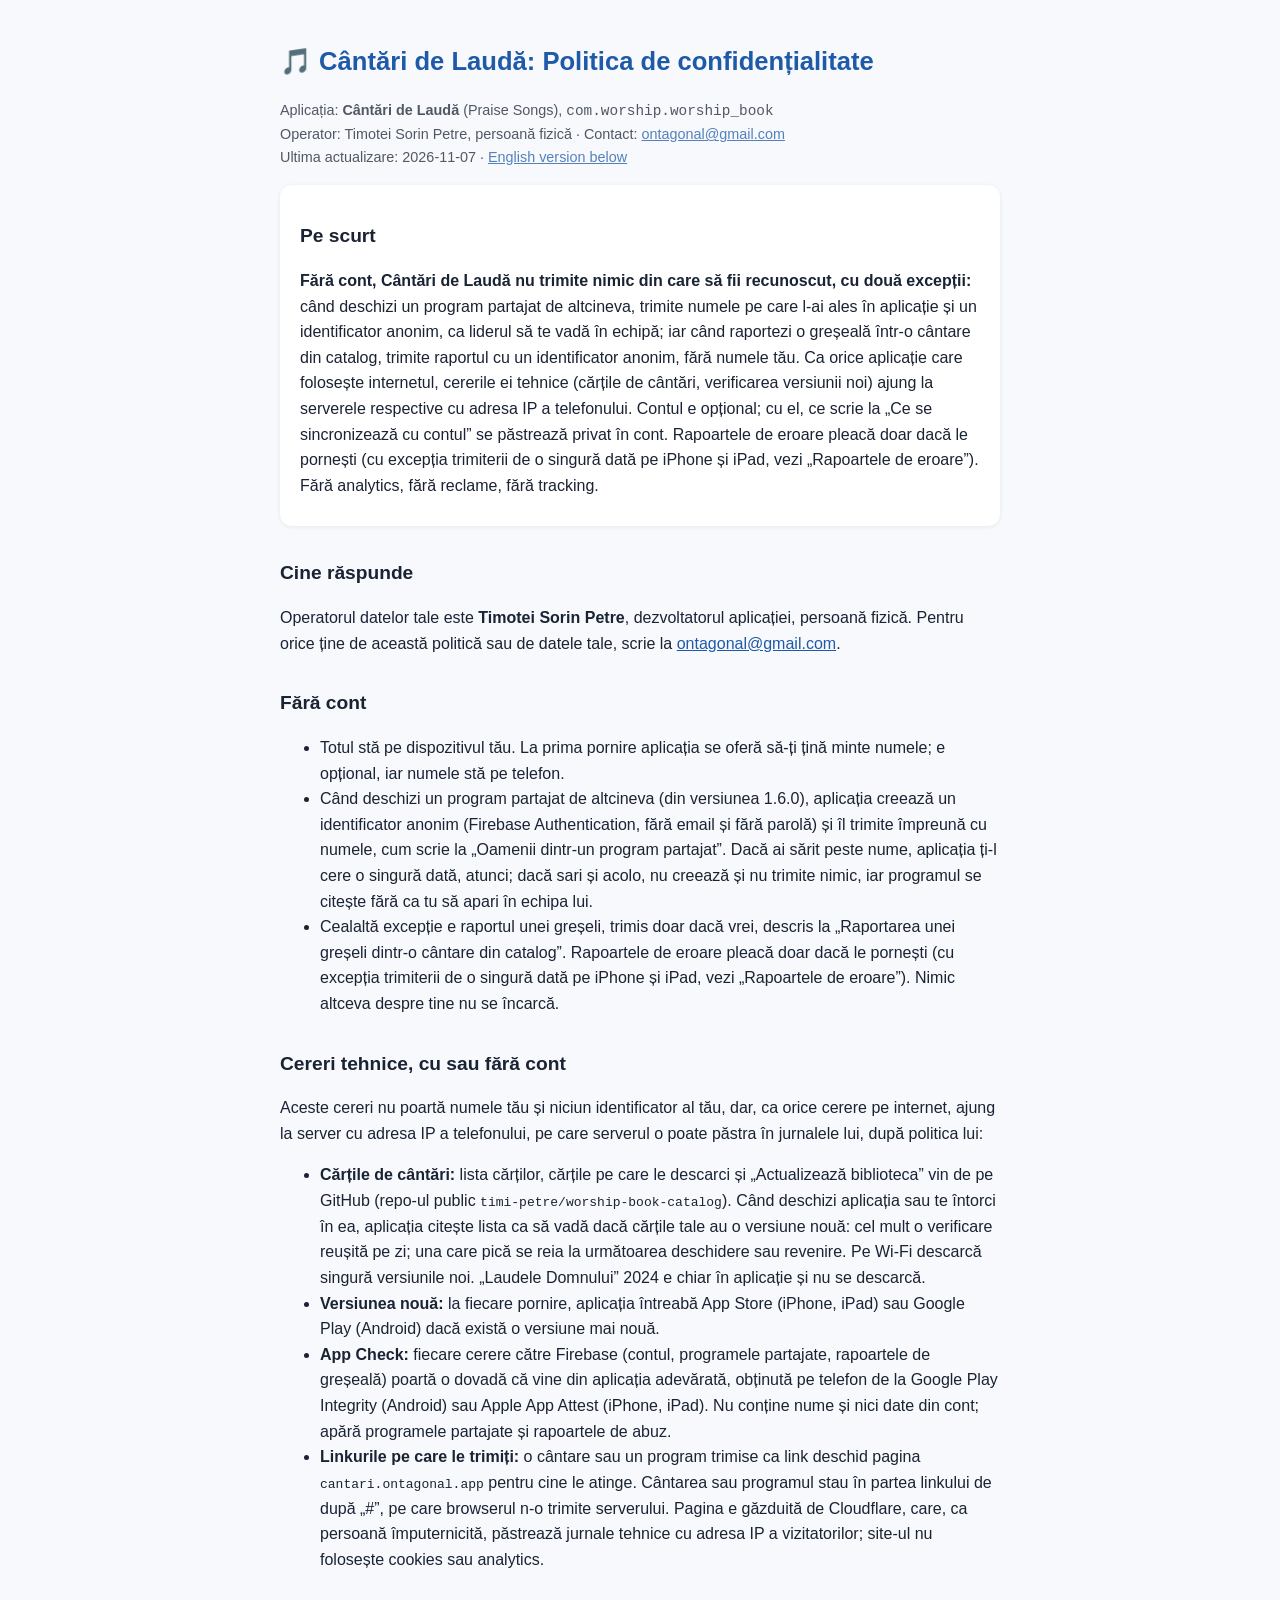
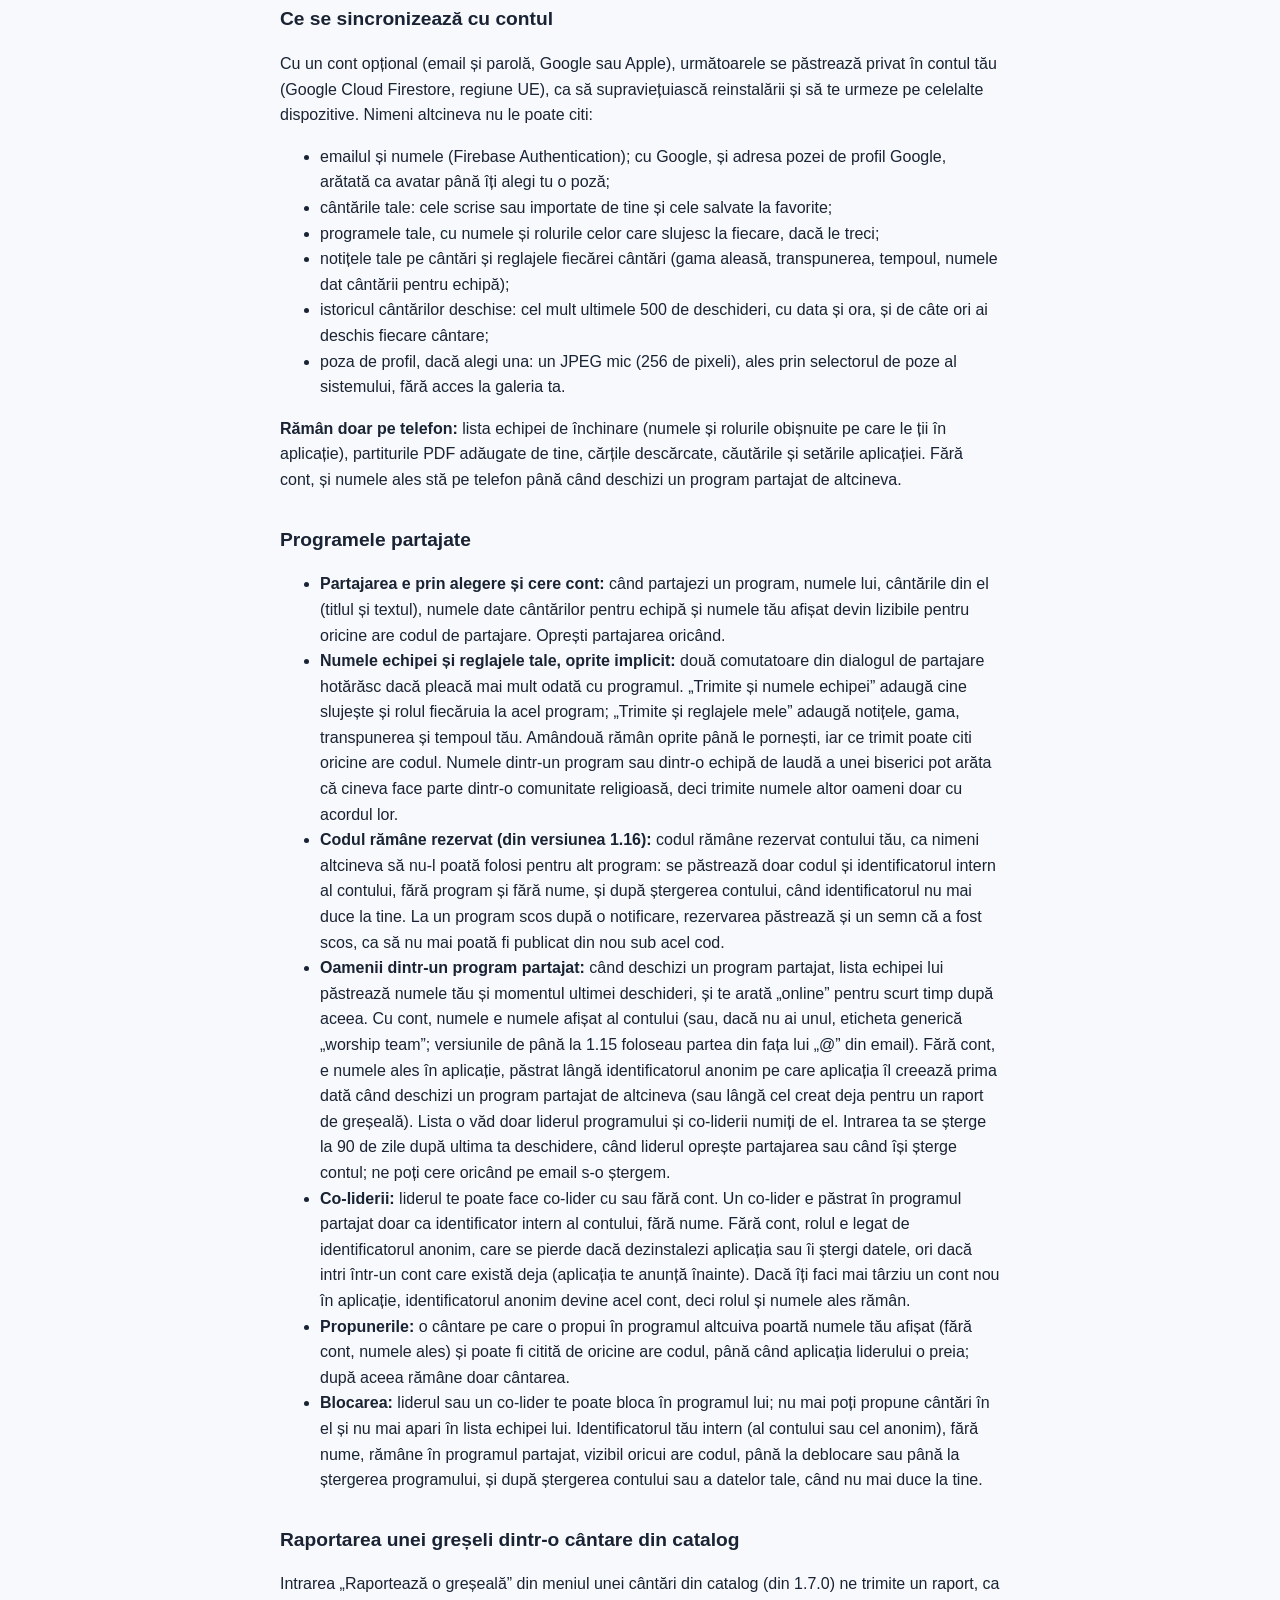
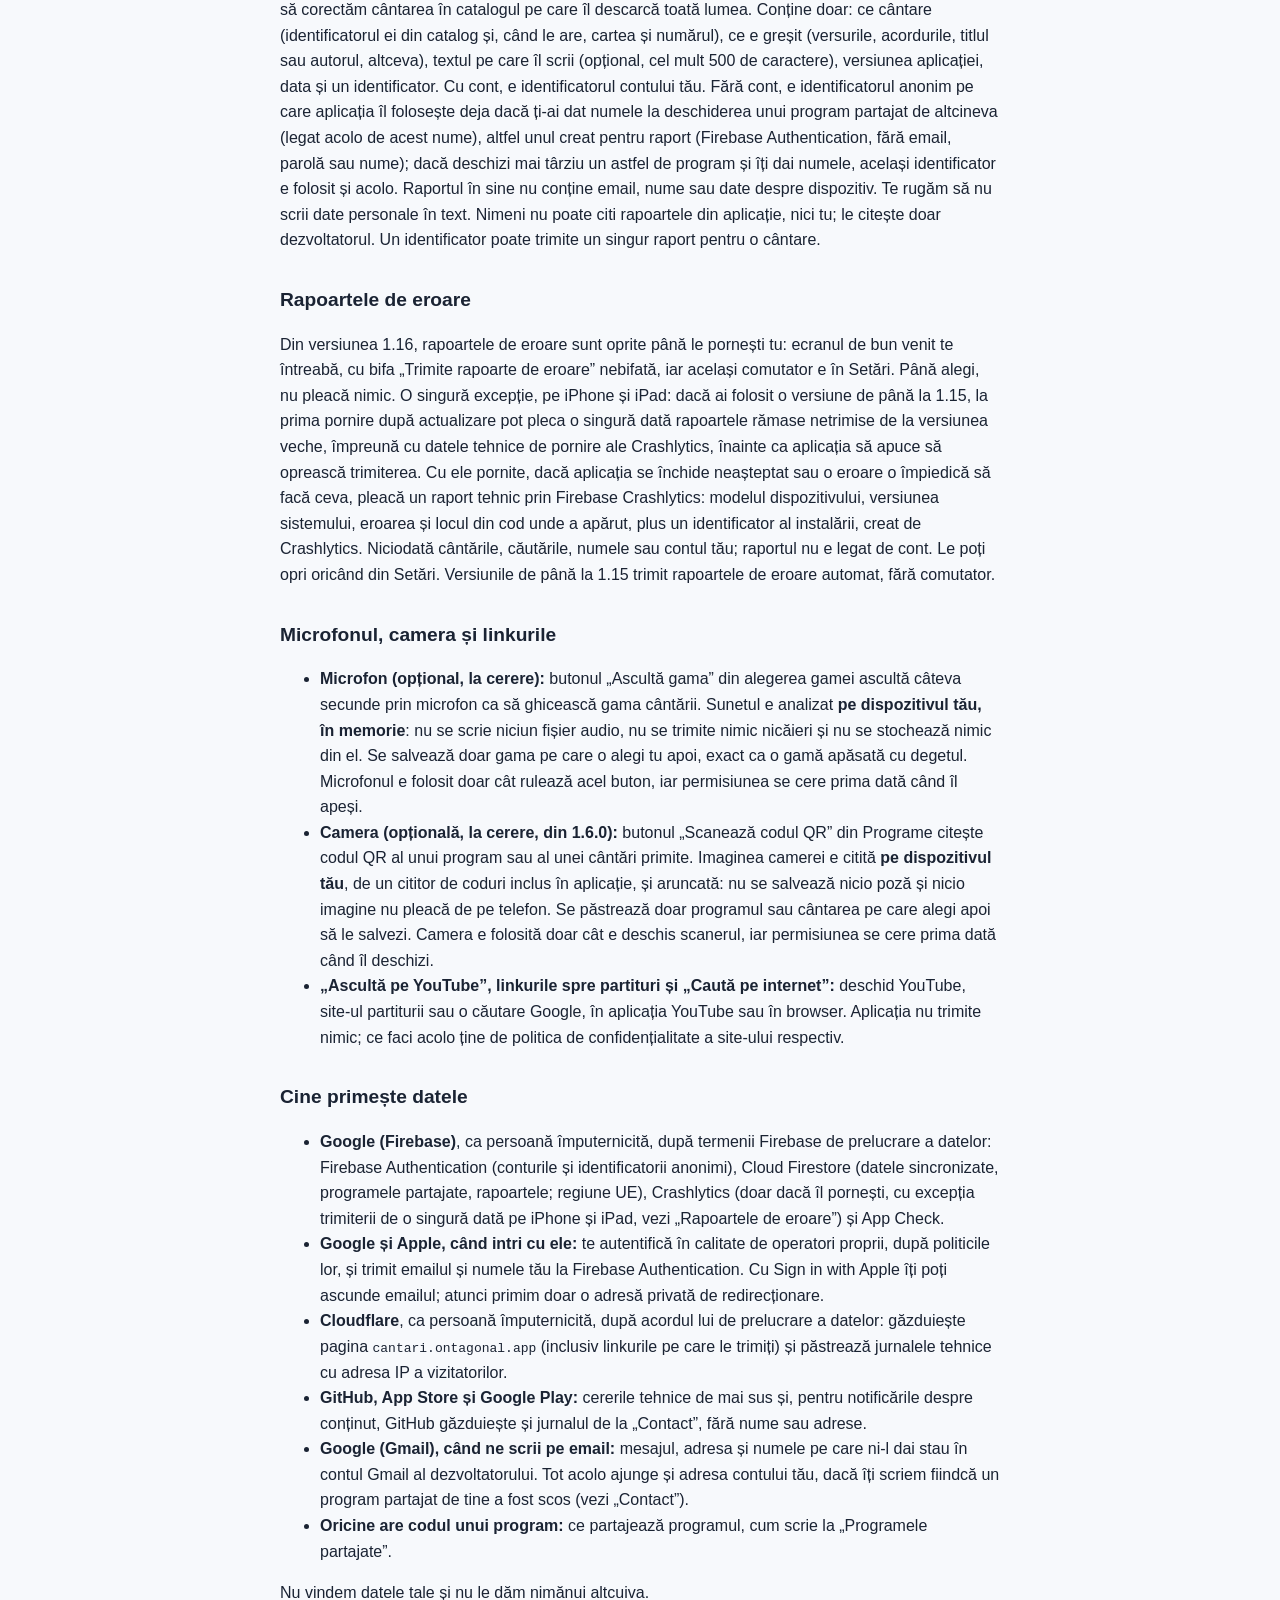
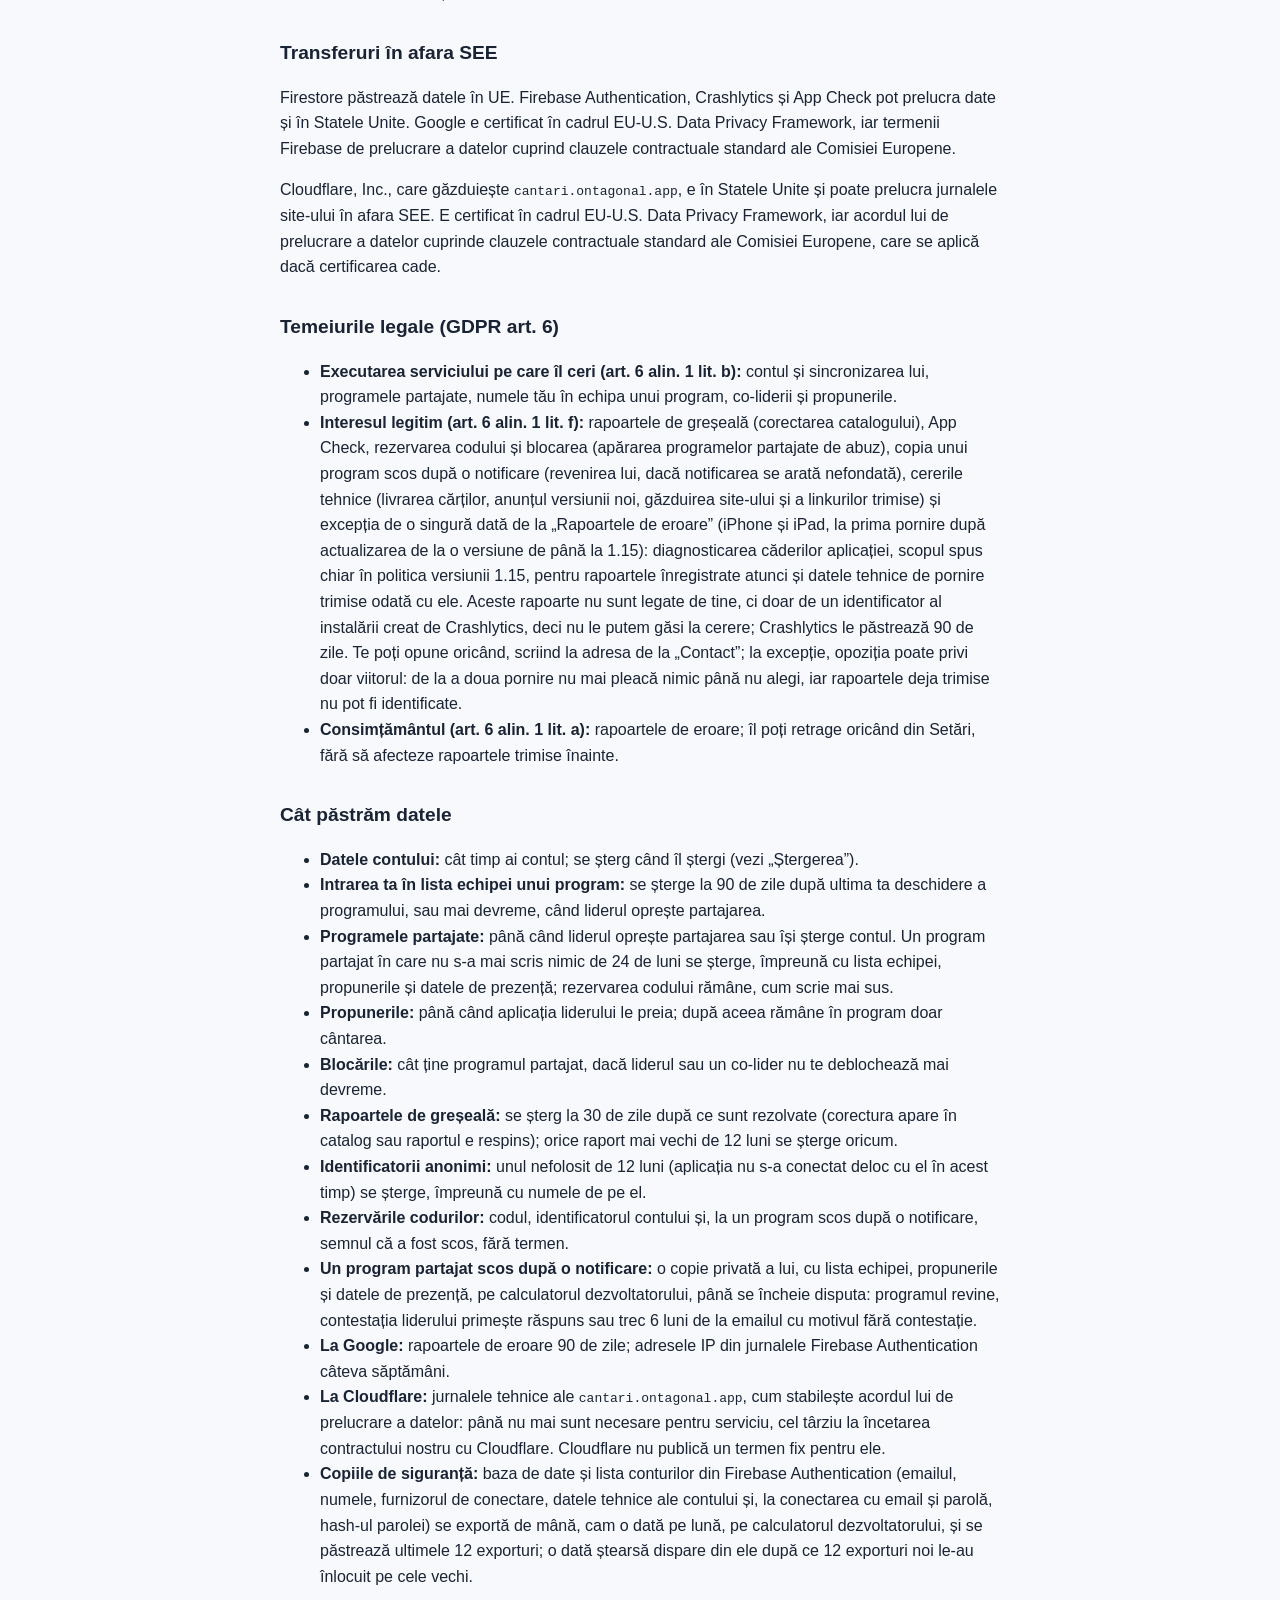
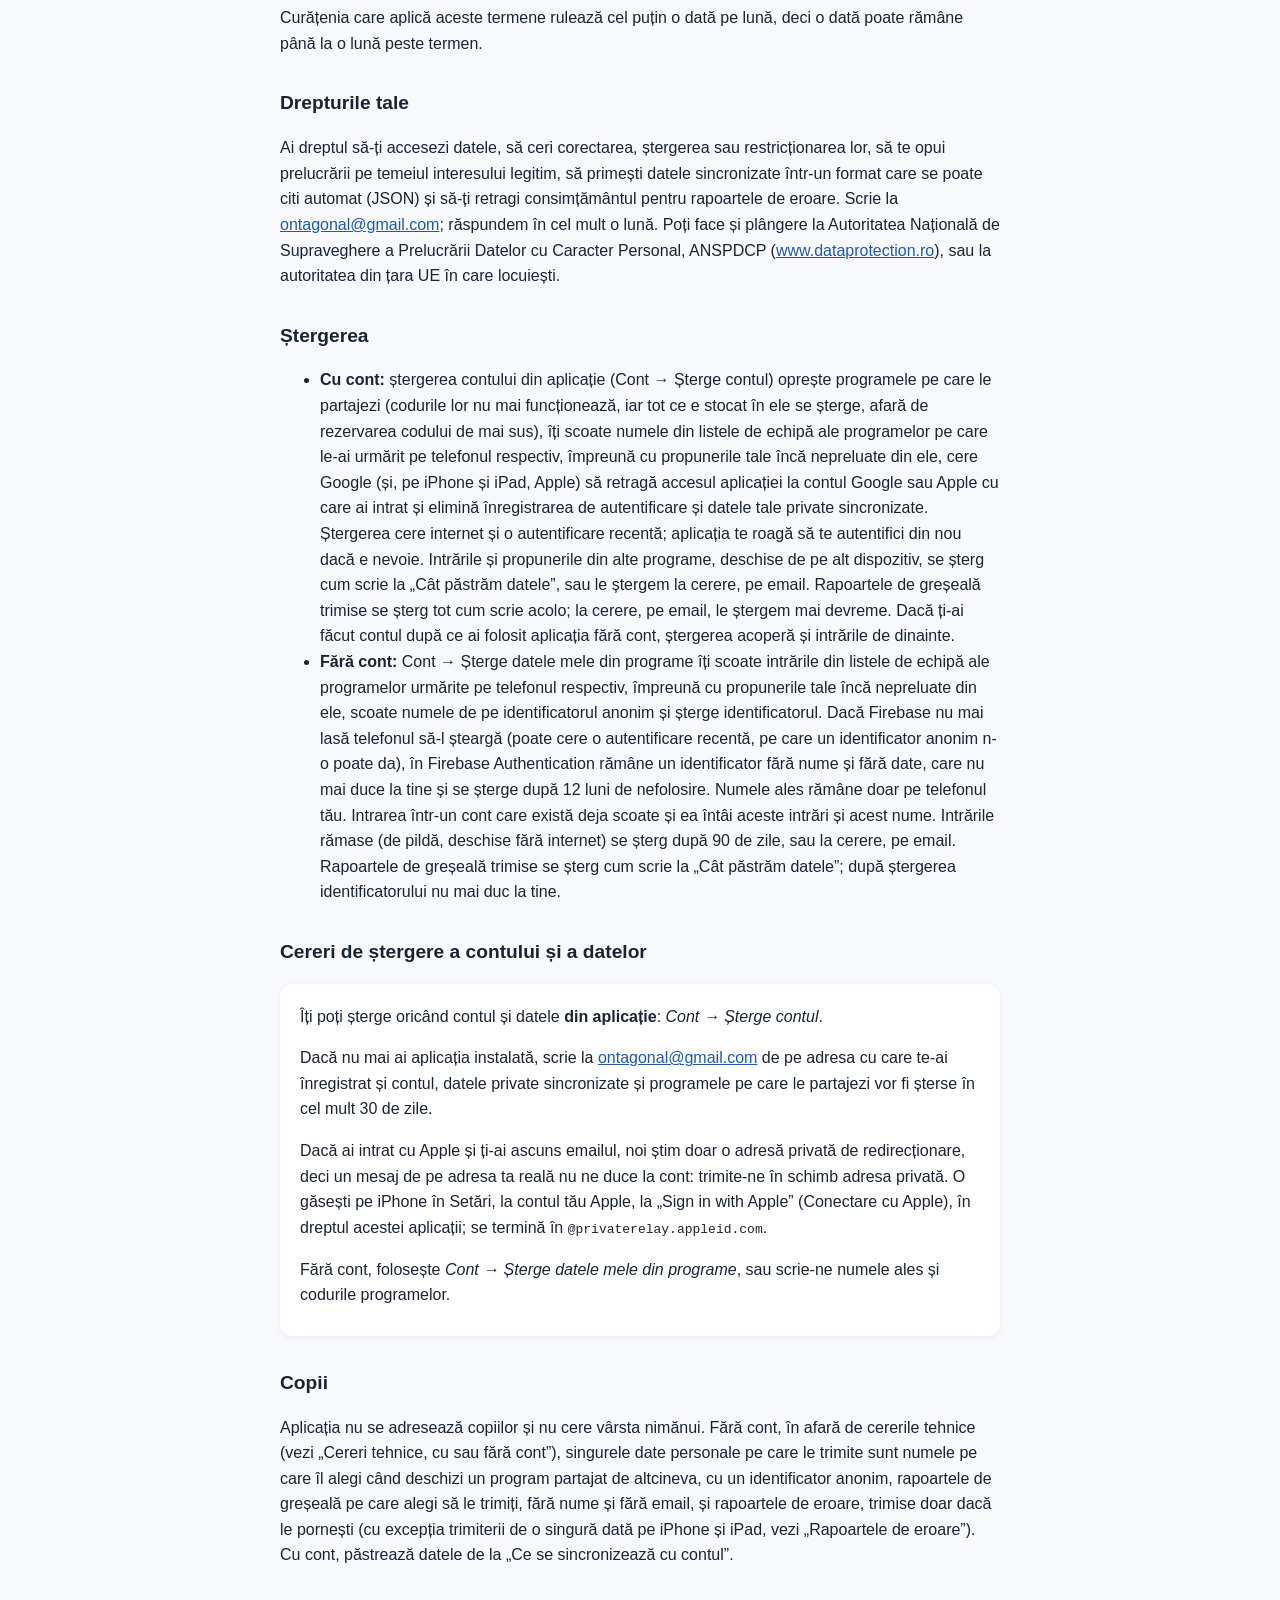
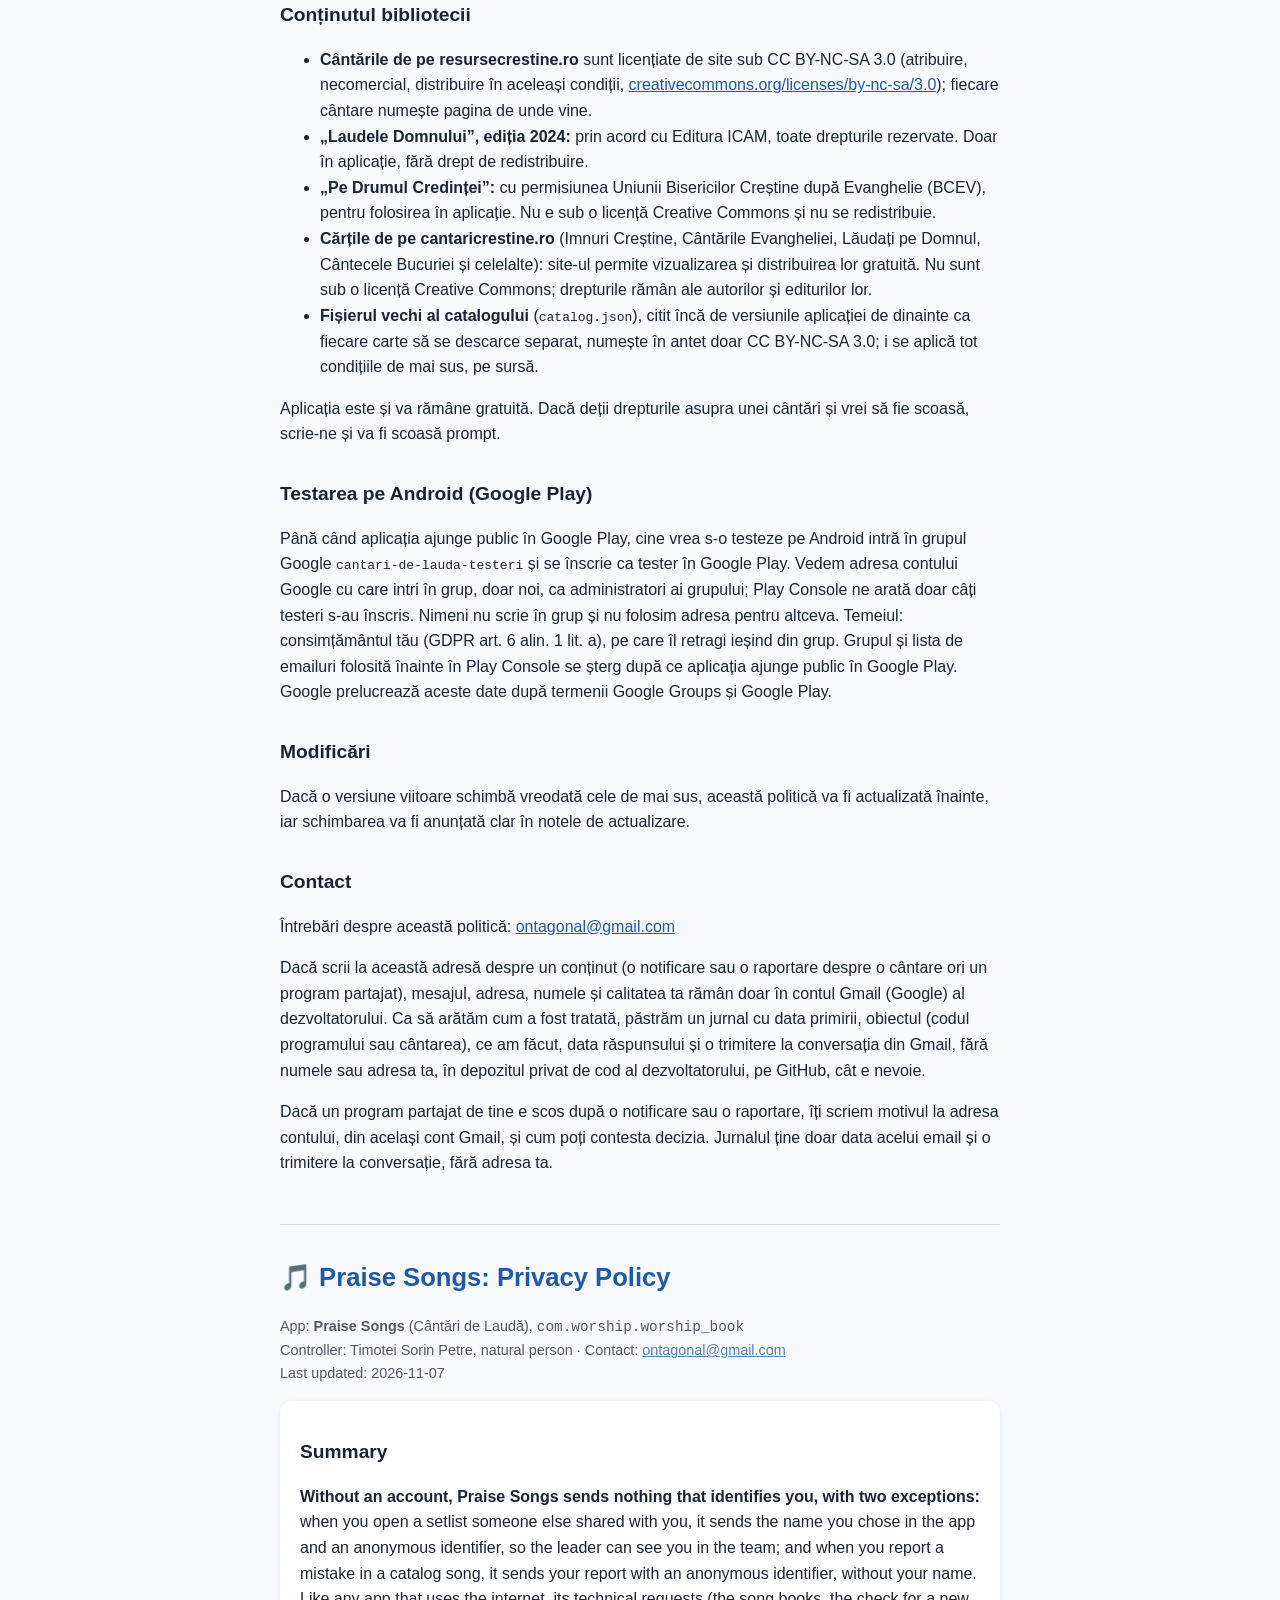
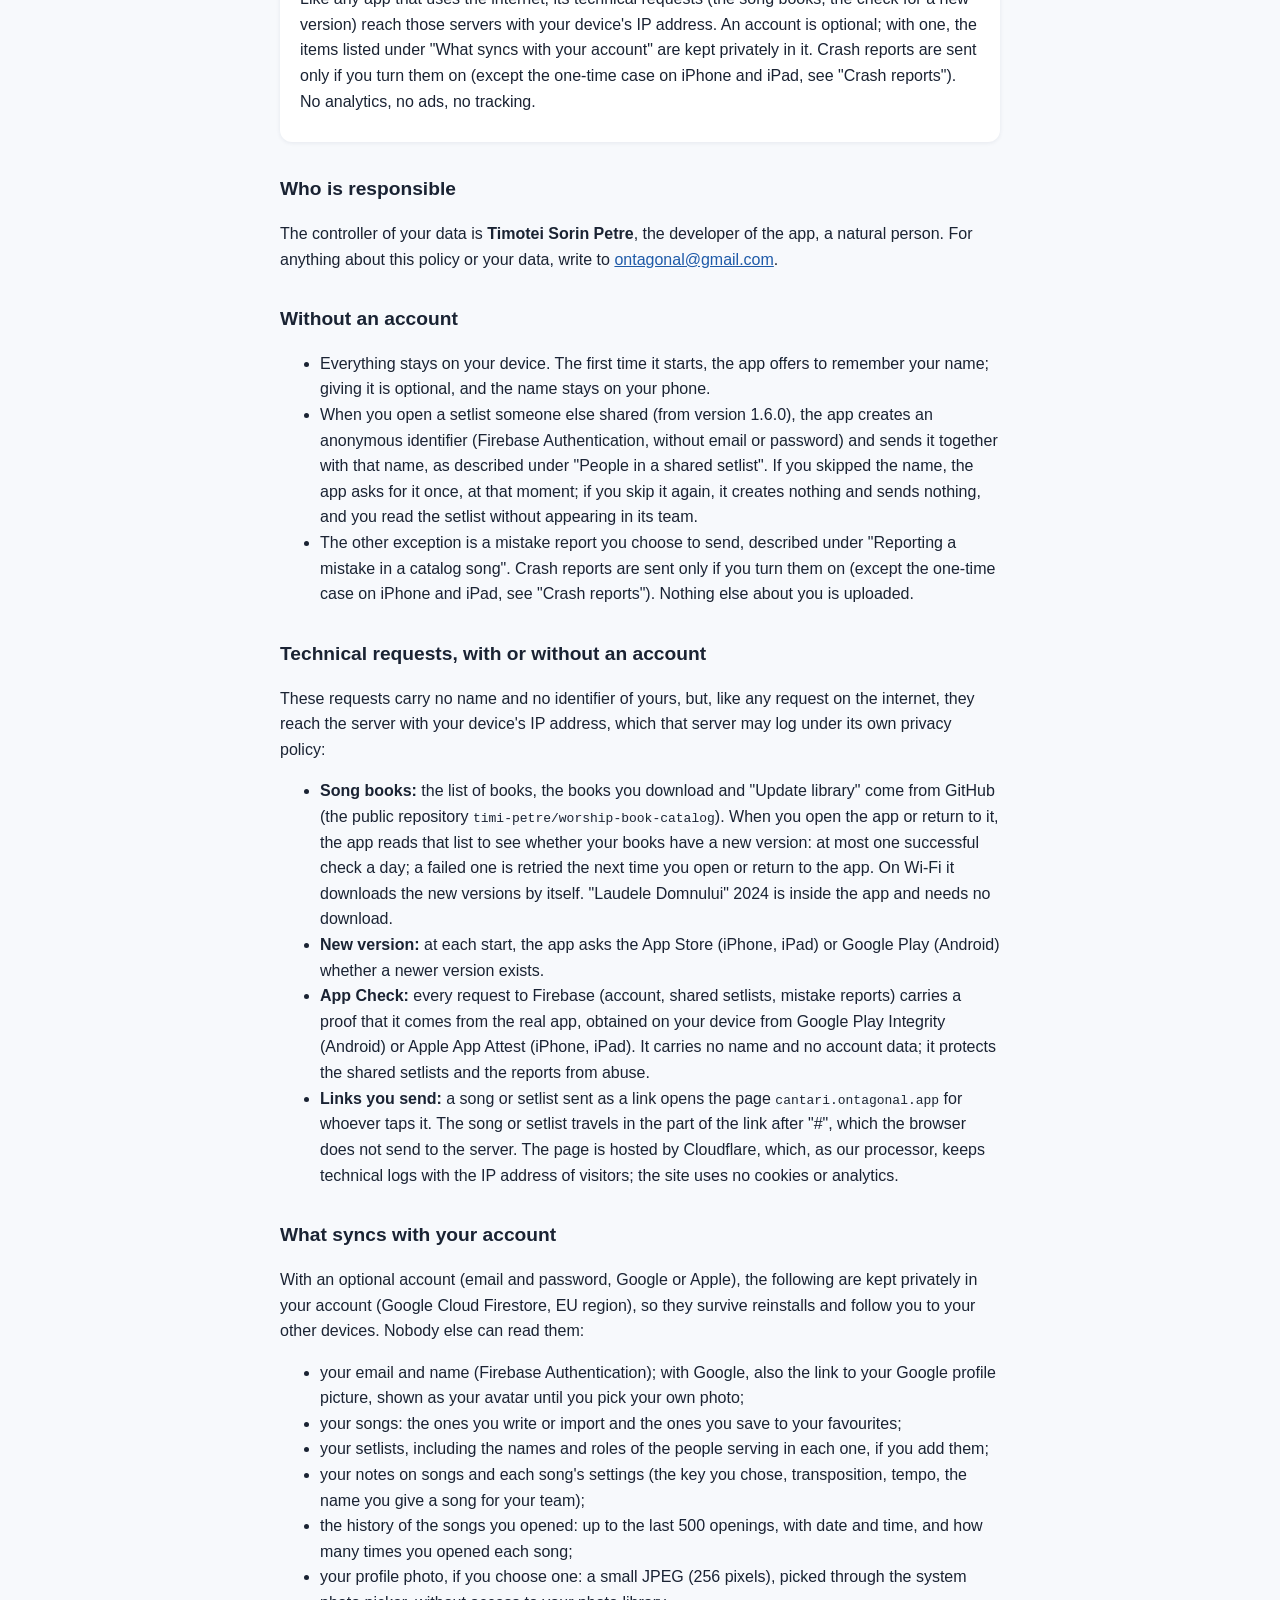
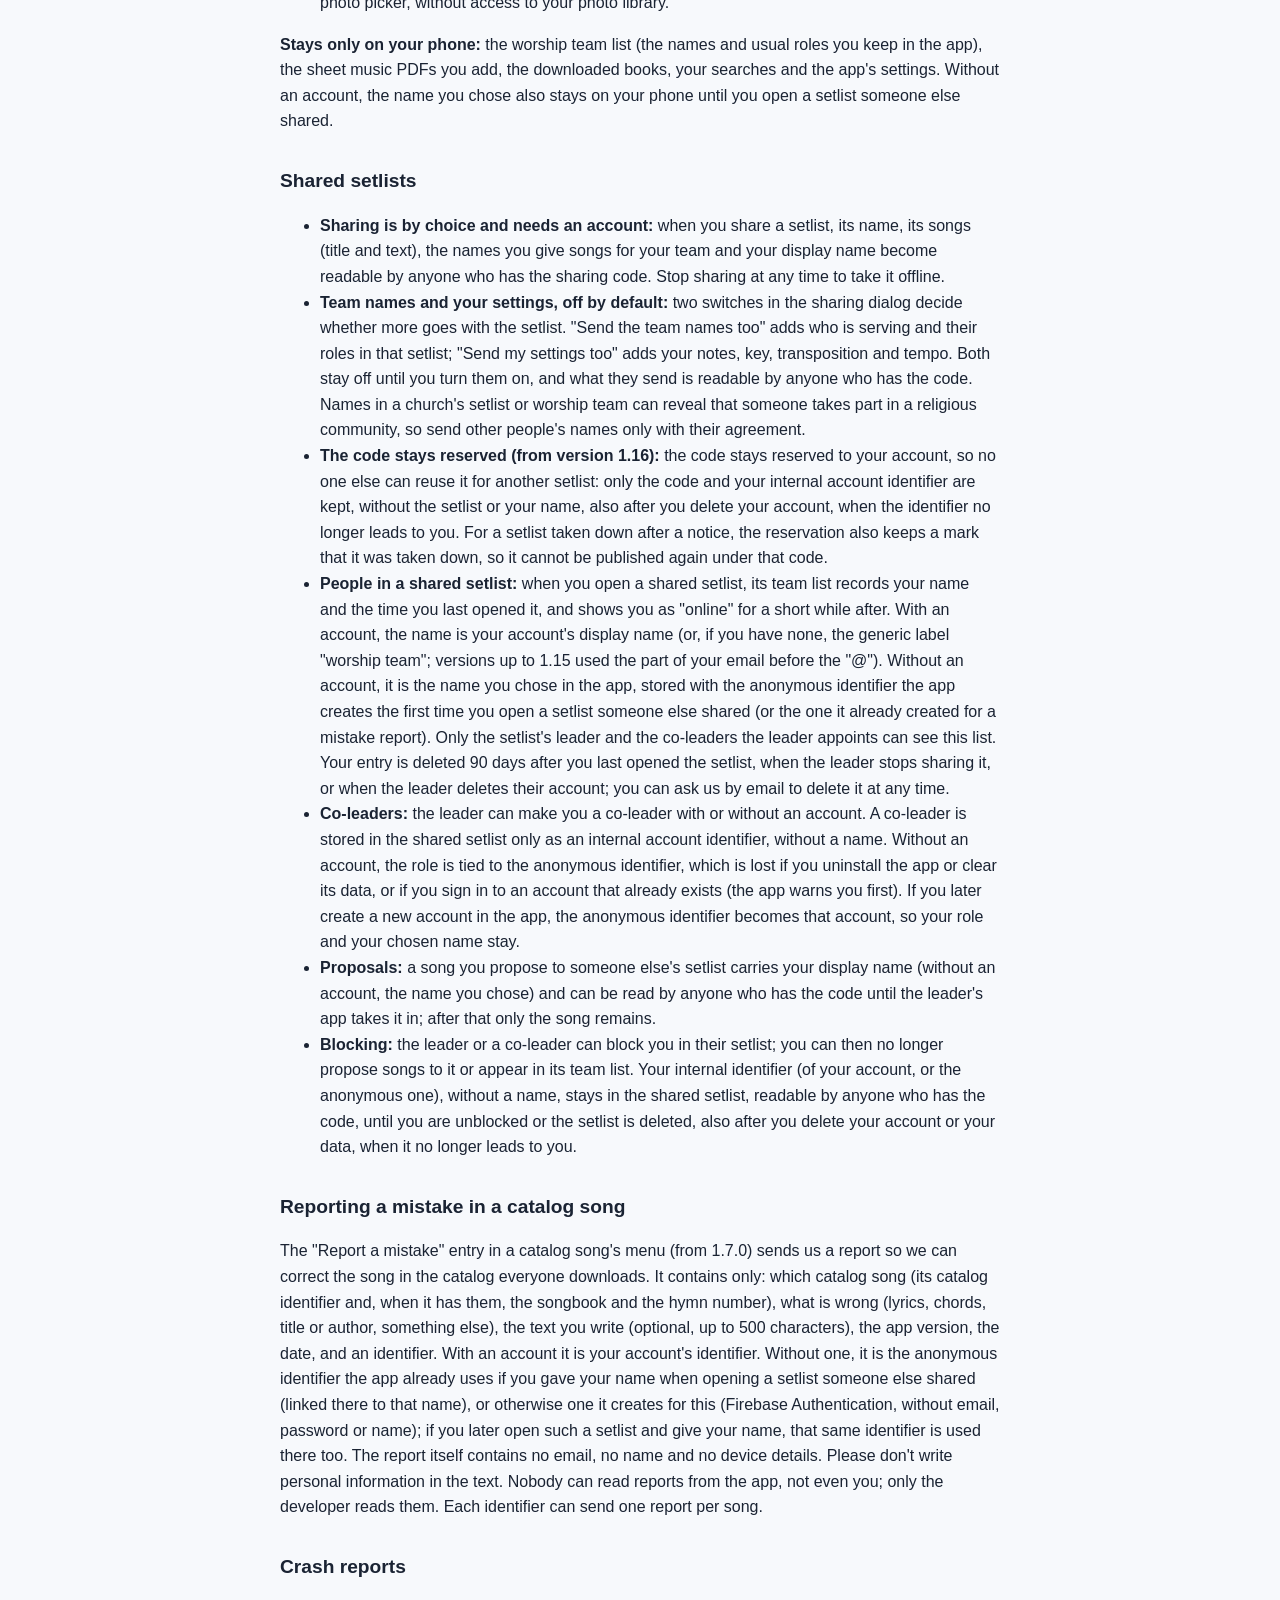
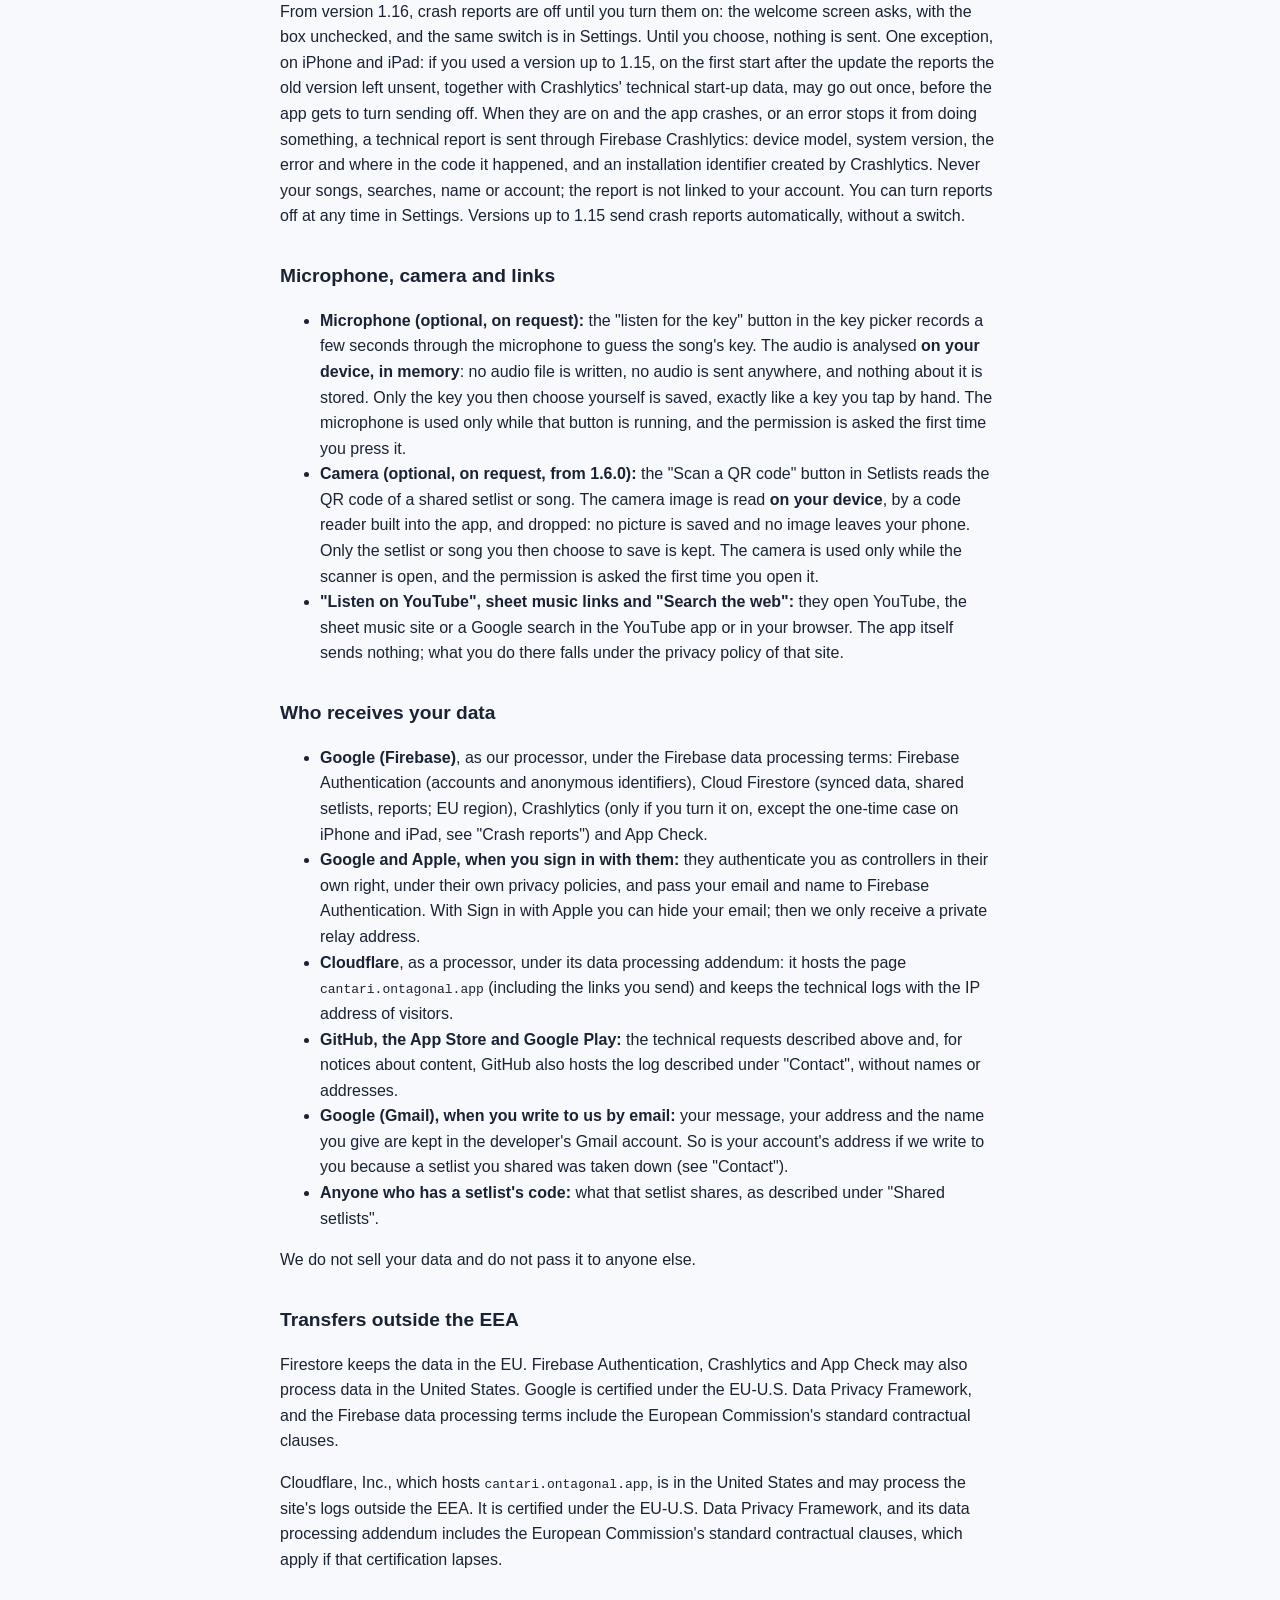
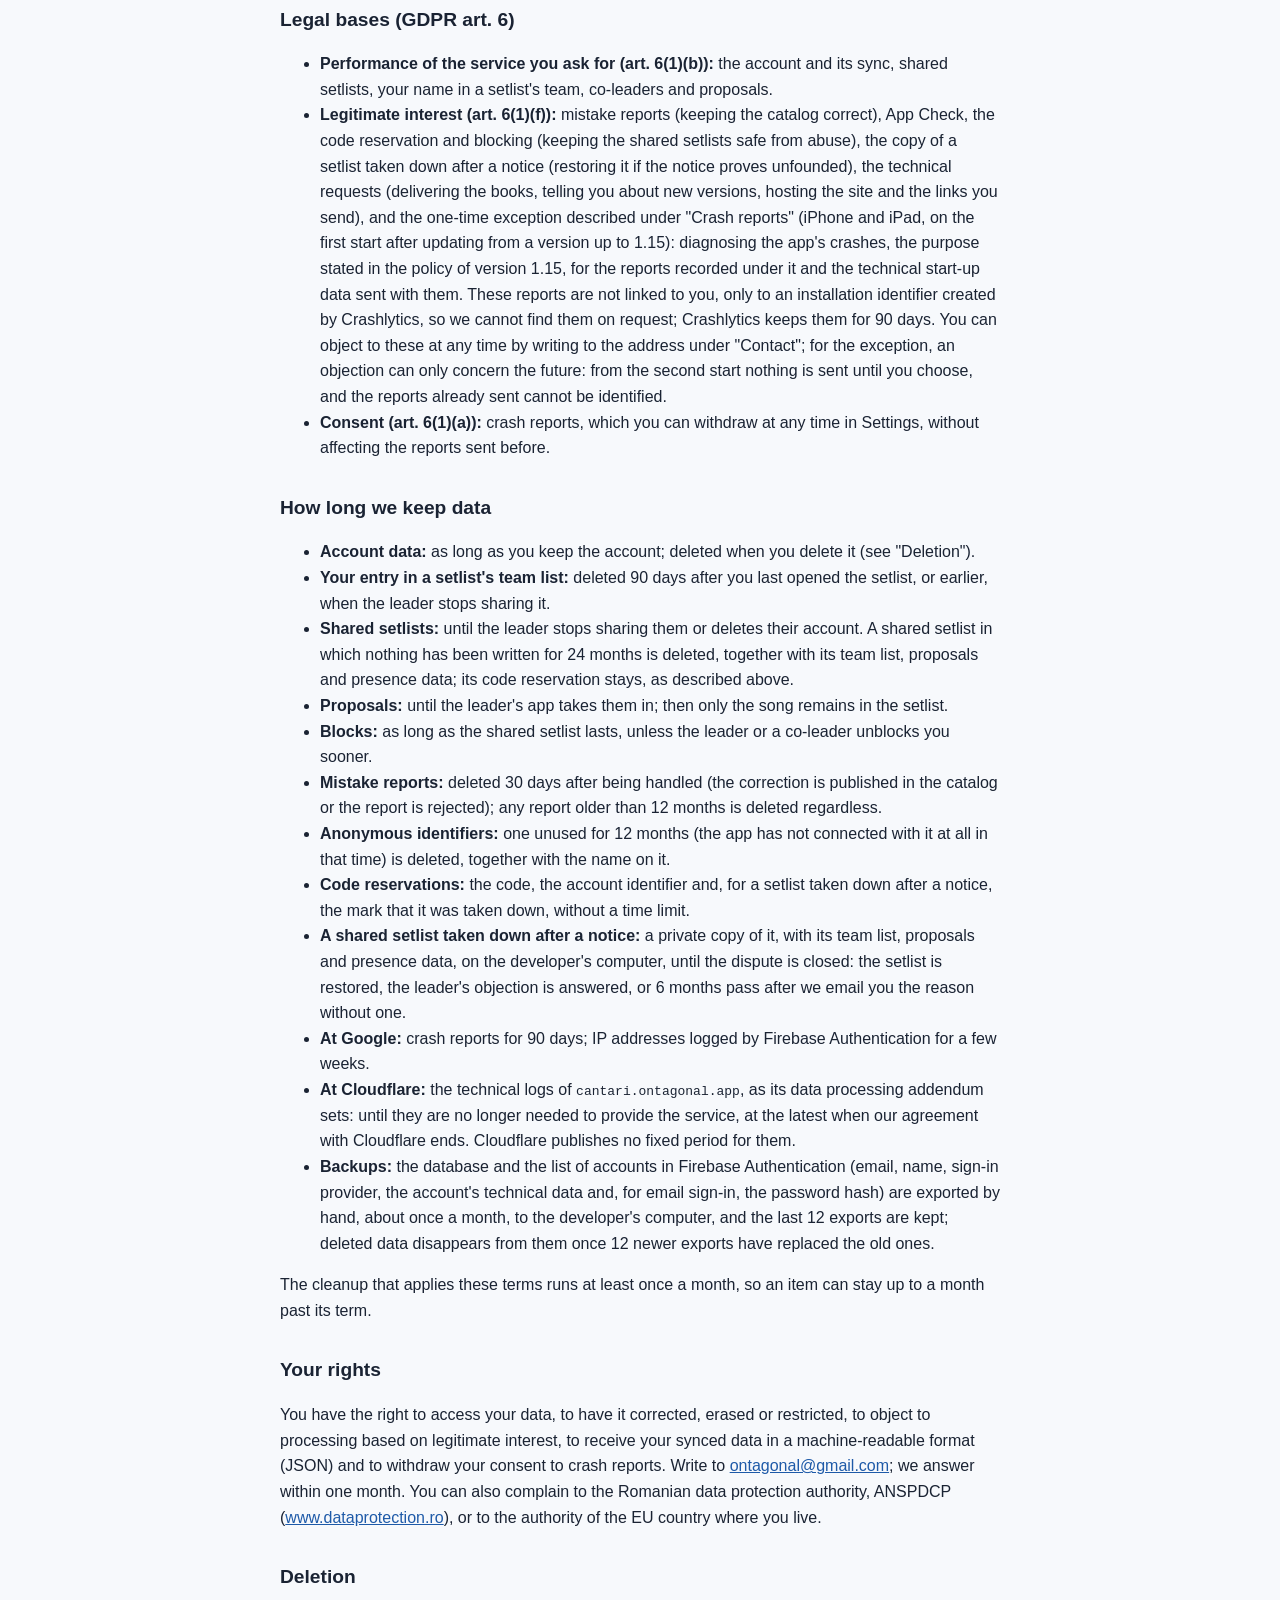
==== commit 842fadac: "docs(politica): publicarea din 7 nov 2026 (1.18.0, verificarea zilnică a cărților) [skip ci] Pagina " ====
--- a/docs/index.html
+++ b/docs/index.html
@@ -35,7 +35,7 @@
 <p class="meta">
   Aplicația: <strong>Cântări de Laudă</strong> (Praise Songs), <code>com.worship.worship_book</code><br>
   Operator: Timotei Sorin Petre, persoană fizică · Contact: <a href="mailto:ontagonal@gmail.com">ontagonal@gmail.com</a><br>
-  Ultima actualizare: 2026-11-04 · <a href="#english">English version below</a>
+  Ultima actualizare: 2026-11-07 · <a href="#english">English version below</a>
 </p>
 
 <div class="card">
@@ -81,8 +81,11 @@
 <ul>
   <li><strong>Cărțile de cântări:</strong> lista cărților, cărțile pe care le descarci și
   „Actualizează biblioteca” vin de pe GitHub (repo-ul public
-  <code>timi-petre/worship-book-catalog</code>). „Laudele Domnului” 2024 e chiar în
-  aplicație și nu se descarcă.</li>
+  <code>timi-petre/worship-book-catalog</code>). Când deschizi aplicația sau te întorci
+  în ea, aplicația citește lista ca să vadă dacă cărțile tale au o versiune nouă: cel mult
+  o verificare reușită pe zi; una care pică se reia la următoarea deschidere sau revenire.
+  Pe Wi-Fi descarcă singură versiunile noi. „Laudele Domnului” 2024 e chiar în aplicație
+  și nu se descarcă.</li>
   <li><strong>Versiunea nouă:</strong> la fiecare pornire, aplicația întreabă App Store
   (iPhone, iPad) sau Google Play (Android) dacă există o versiune mai nouă.</li>
   <li><strong>App Check:</strong> fiecare cerere către Firebase (contul, programele
@@ -442,7 +445,7 @@
 <p class="meta">
   App: <strong>Praise Songs</strong> (Cântări de Laudă), <code>com.worship.worship_book</code><br>
   Controller: Timotei Sorin Petre, natural person · Contact: <a href="mailto:ontagonal@gmail.com">ontagonal@gmail.com</a><br>
-  Last updated: 2026-11-04
+  Last updated: 2026-11-07
 </p>
 
 <div class="card">
@@ -487,7 +490,10 @@
 <ul>
   <li><strong>Song books:</strong> the list of books, the books you download and "Update
   library" come from GitHub (the public repository
-  <code>timi-petre/worship-book-catalog</code>). "Laudele Domnului" 2024 is inside the app
+  <code>timi-petre/worship-book-catalog</code>). When you open the app or return to it, the
+  app reads that list to see whether your books have a new version: at most one successful
+  check a day; a failed one is retried the next time you open or return to the app. On
+  Wi-Fi it downloads the new versions by itself. "Laudele Domnului" 2024 is inside the app
   and needs no download.</li>
   <li><strong>New version:</strong> at each start, the app asks the App Store (iPhone,
   iPad) or Google Play (Android) whether a newer version exists.</li>
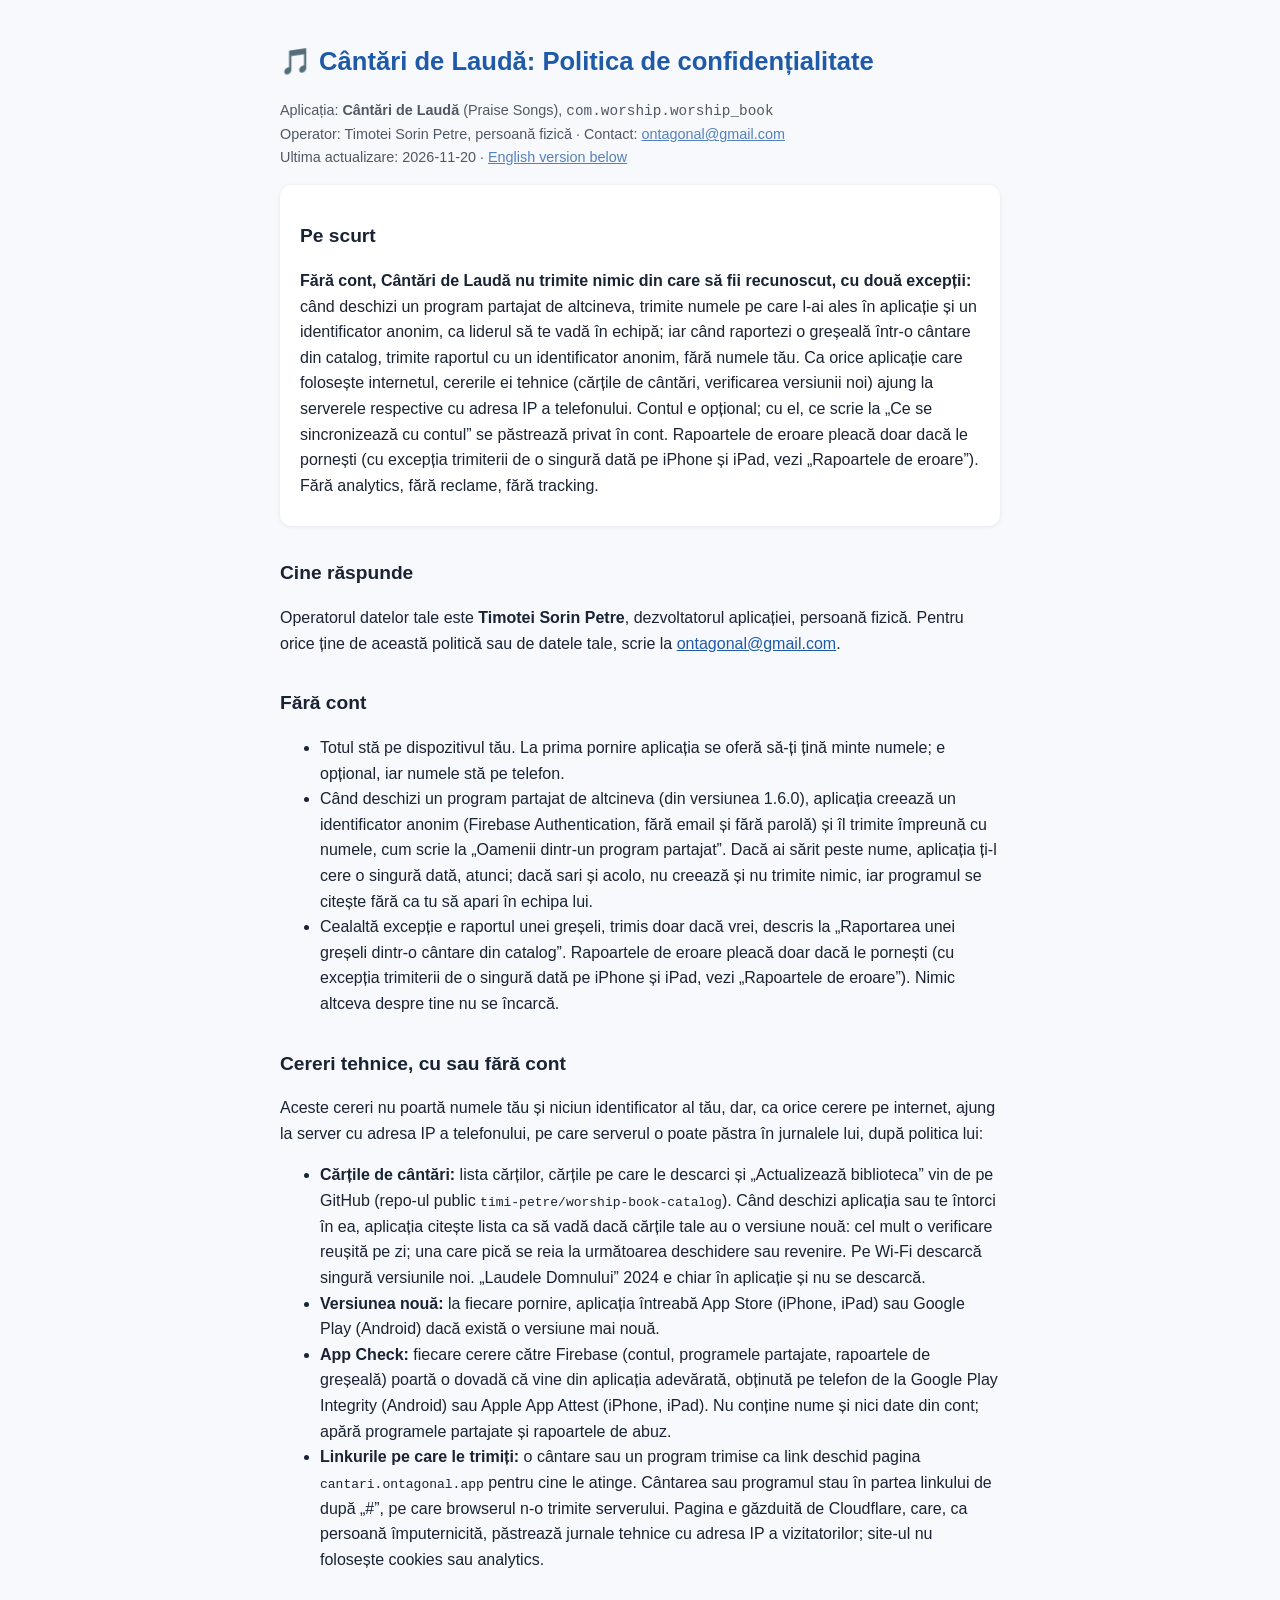
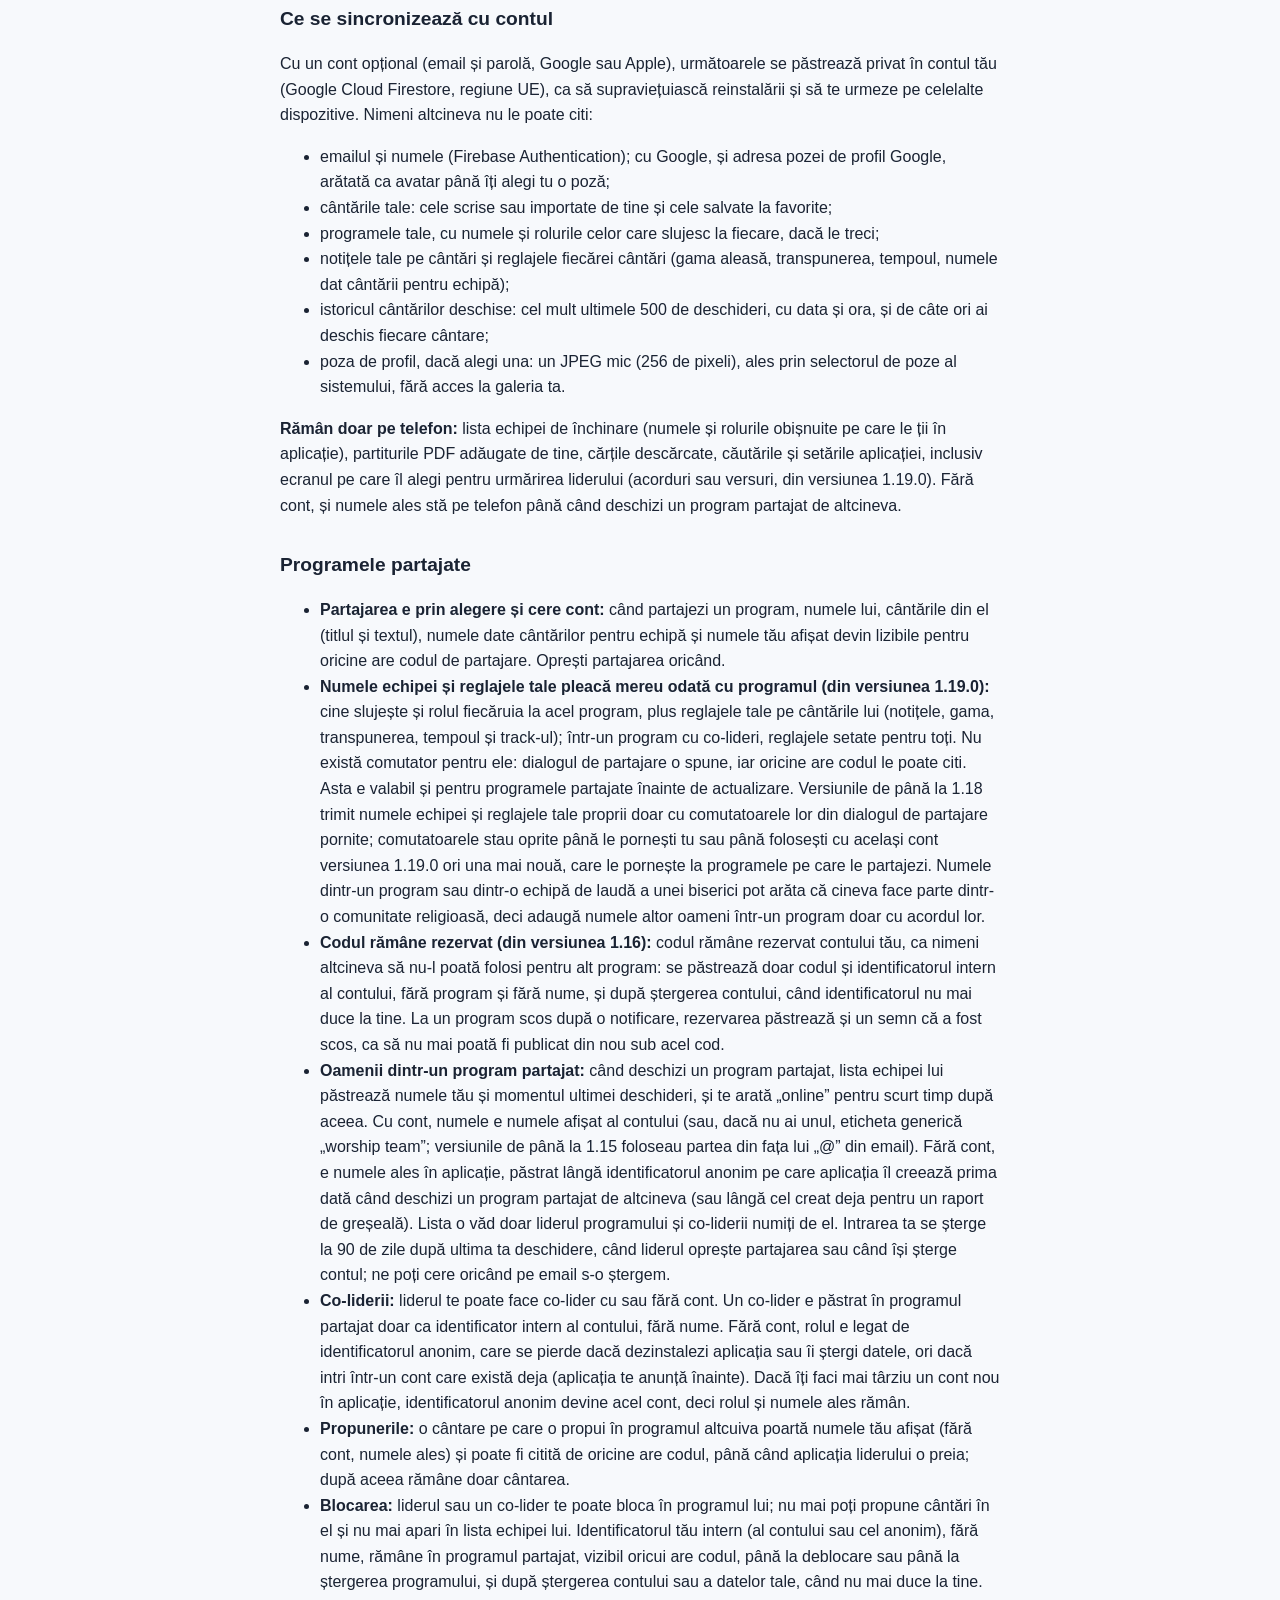
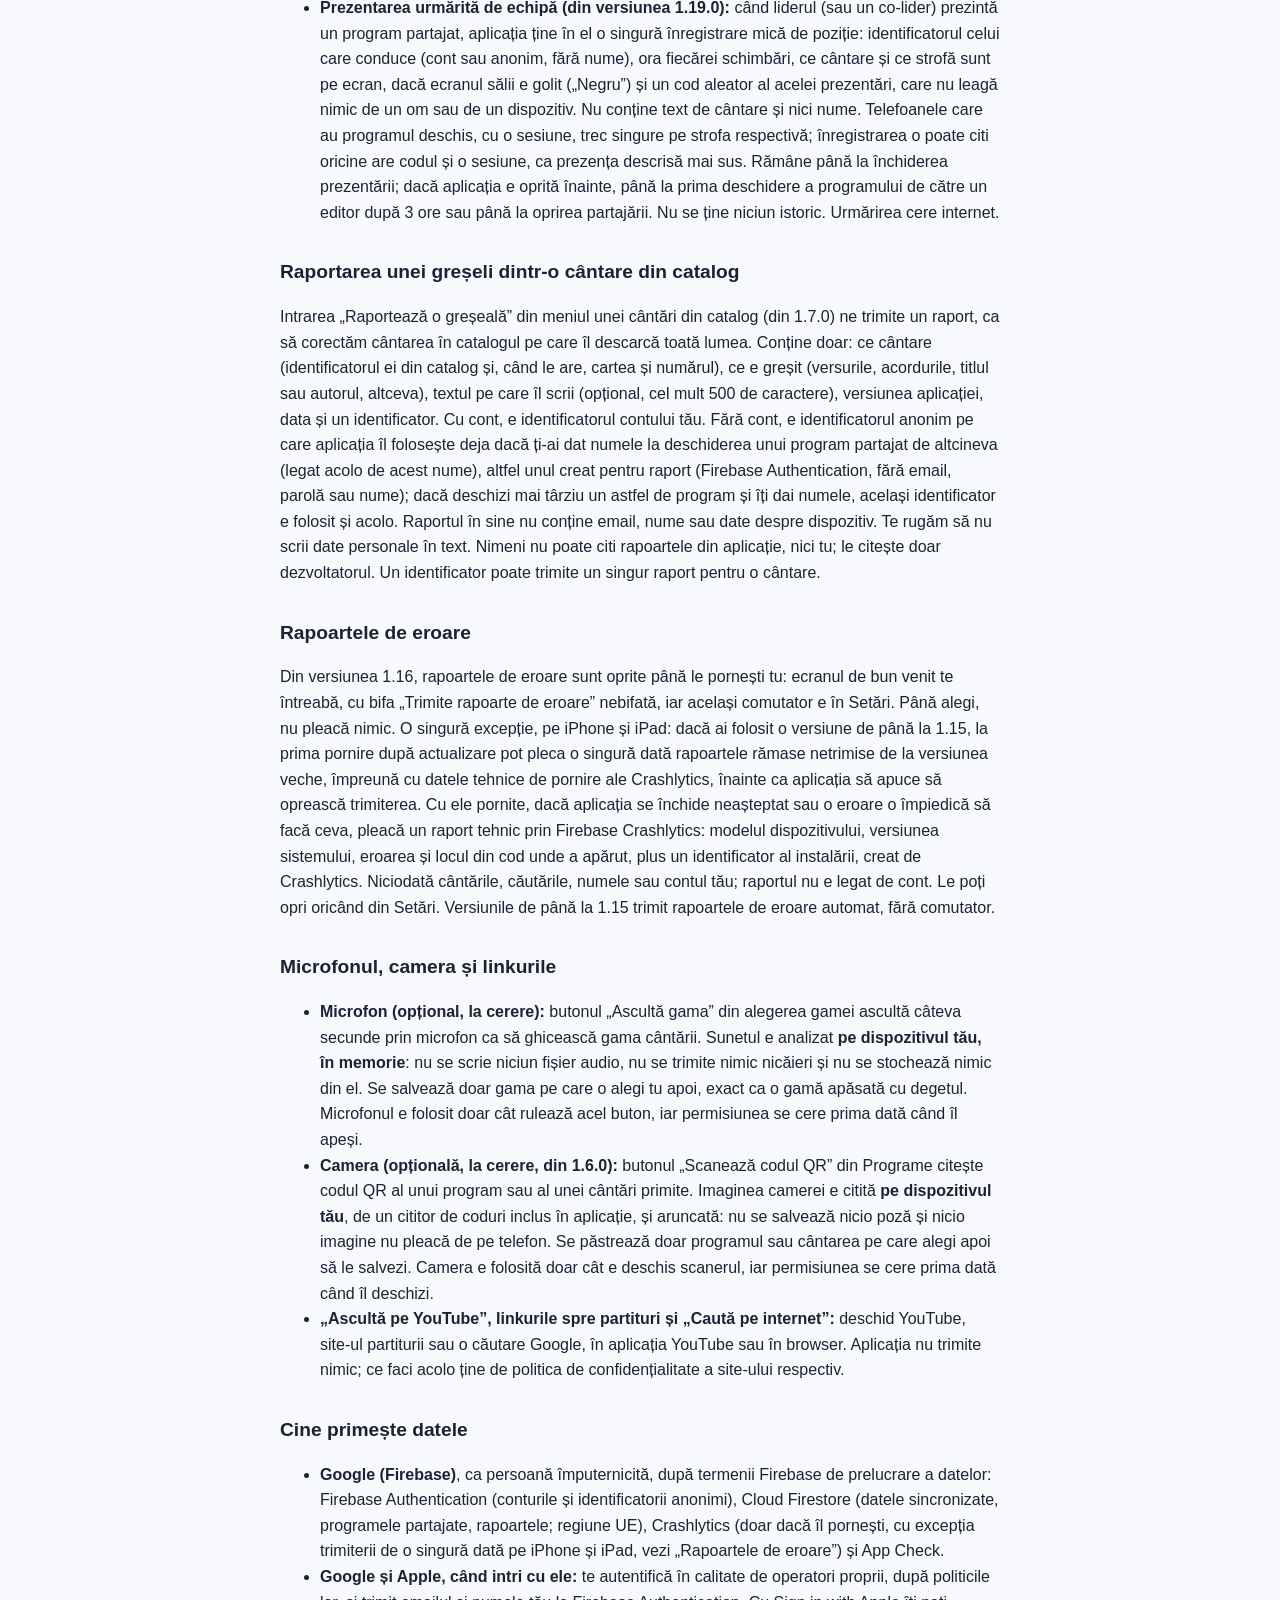
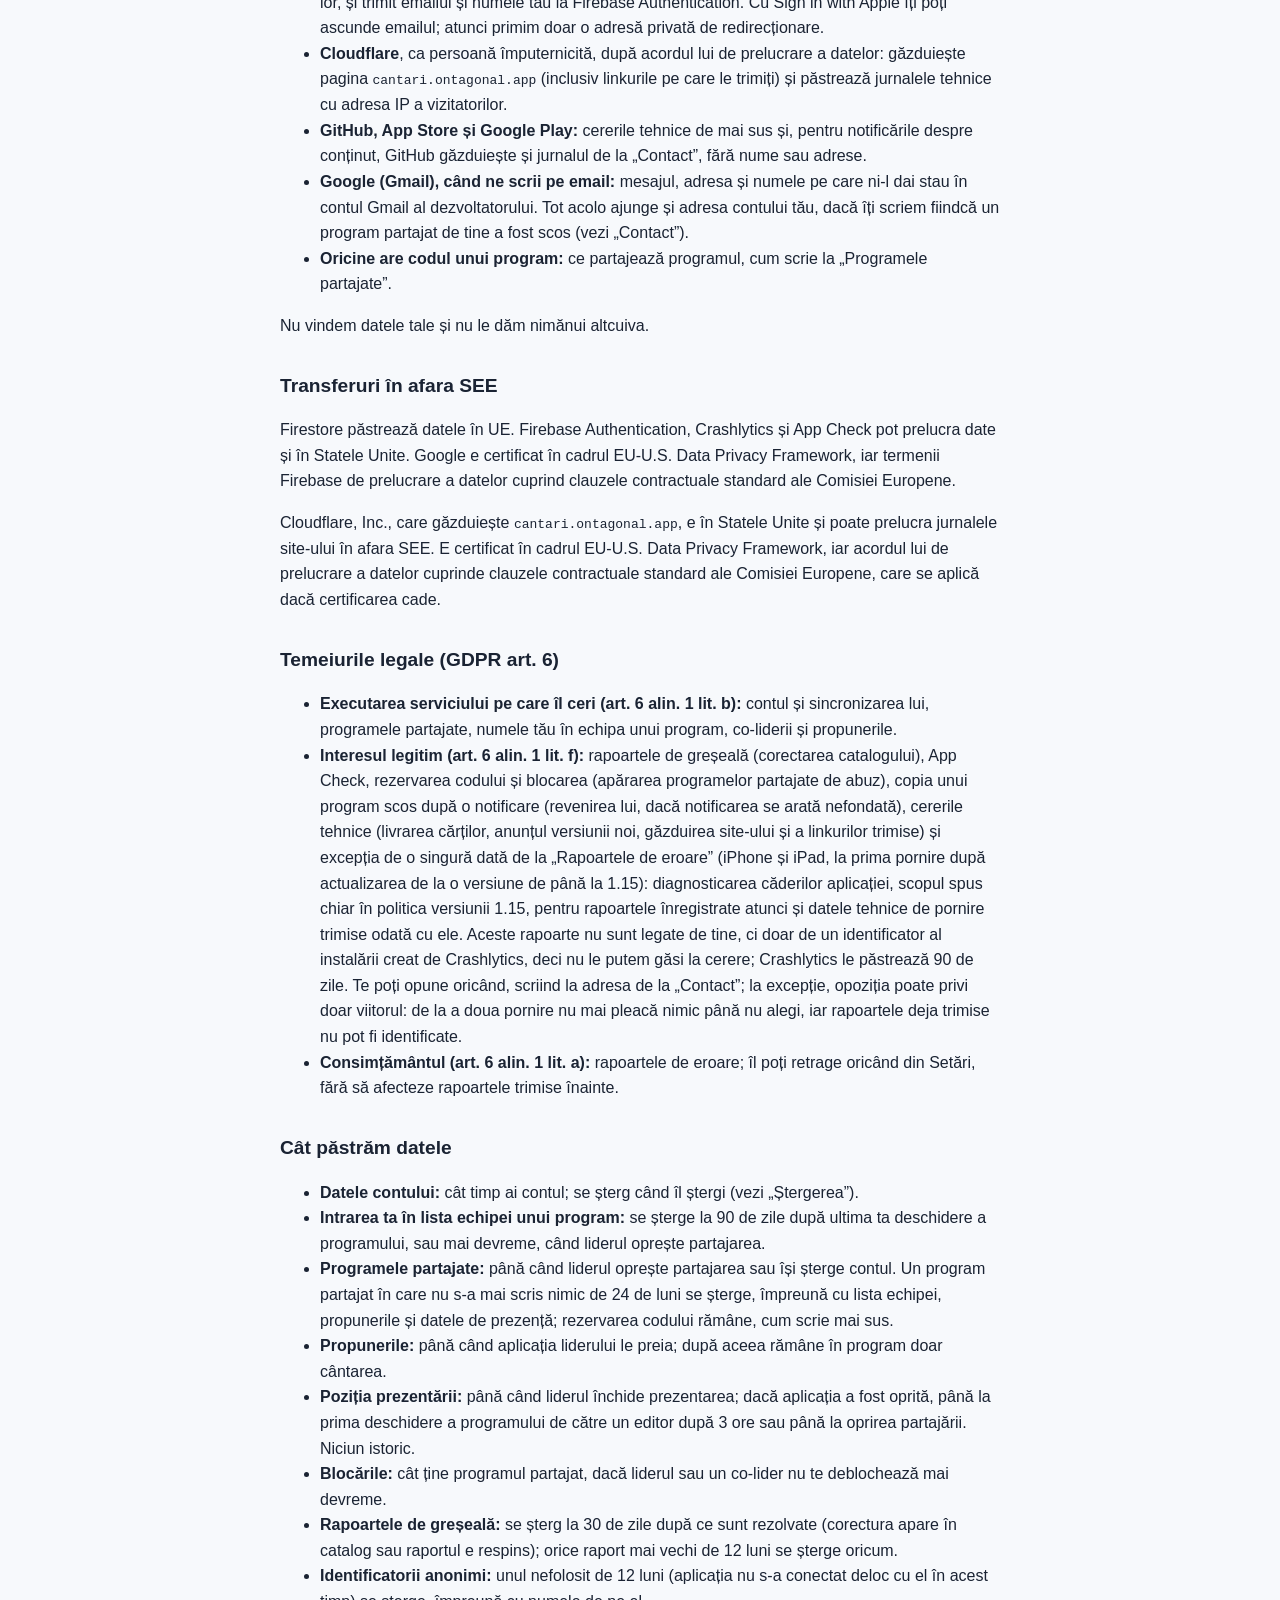
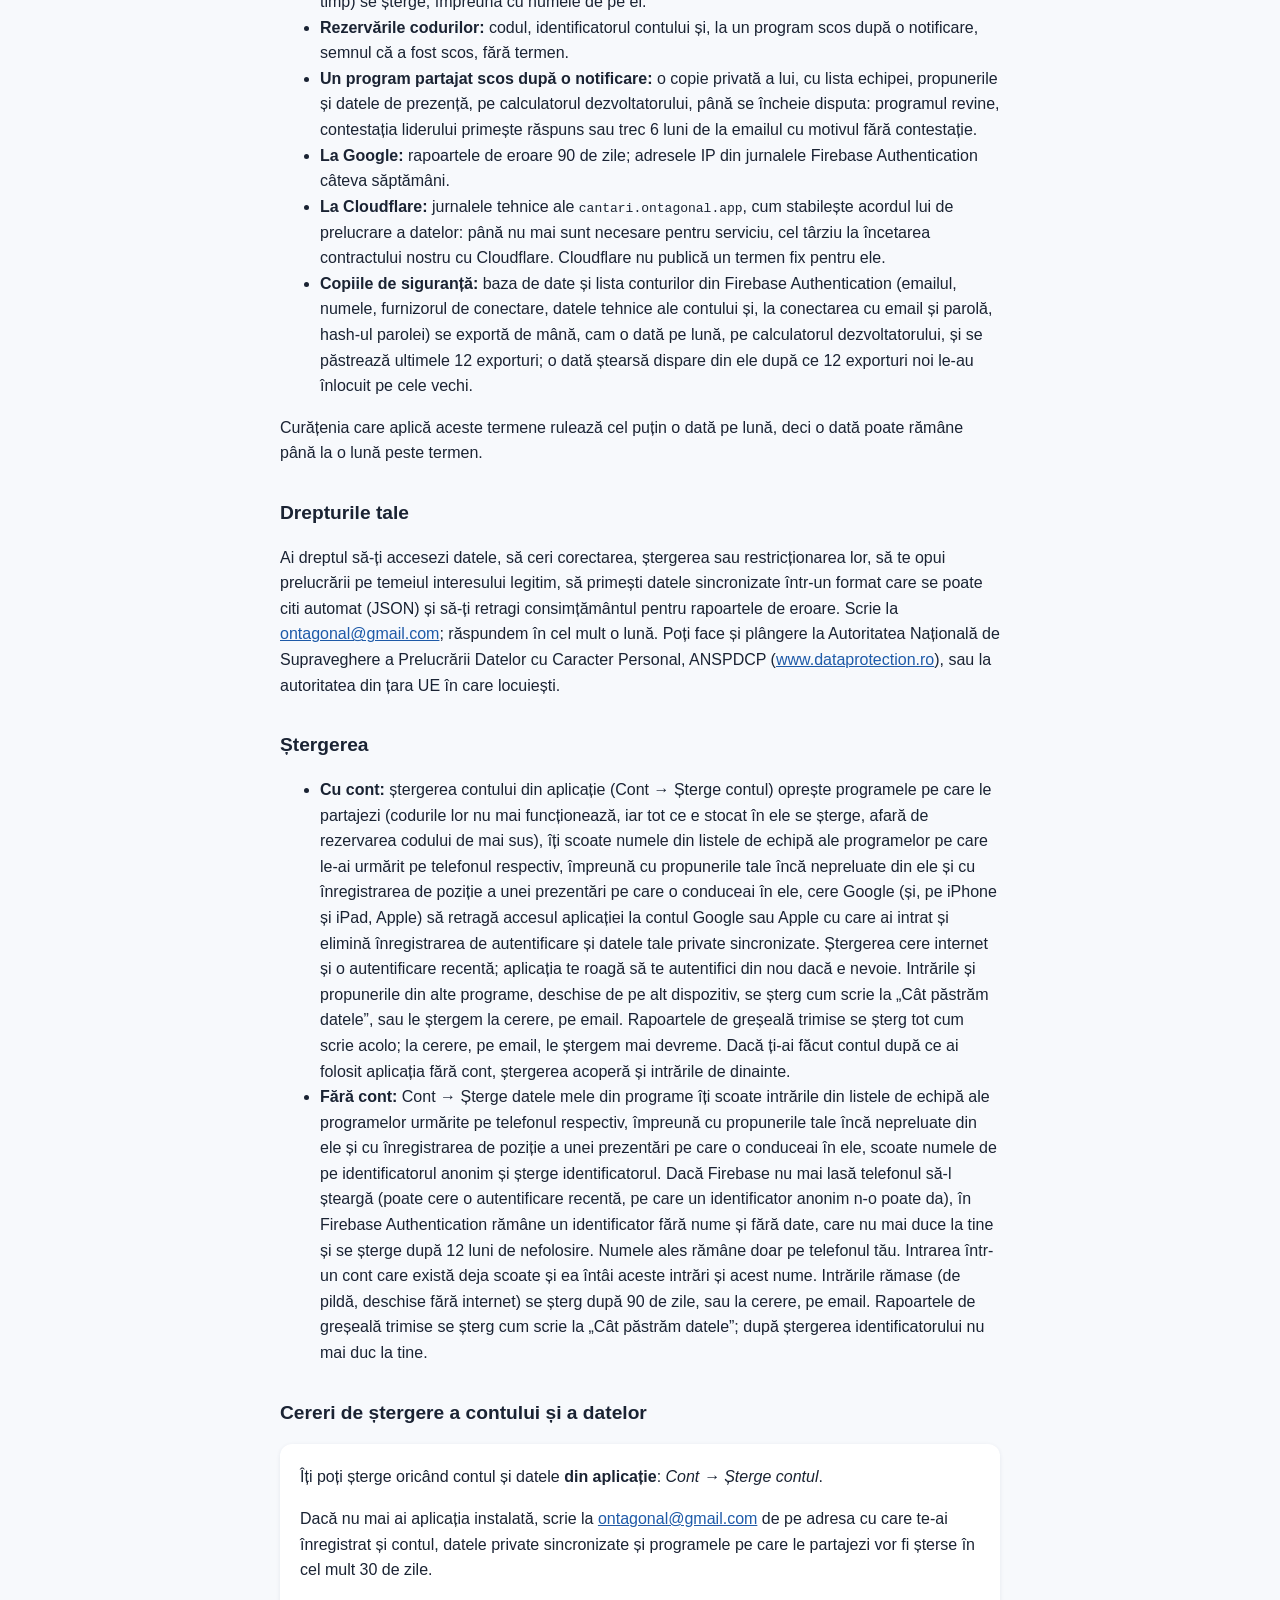
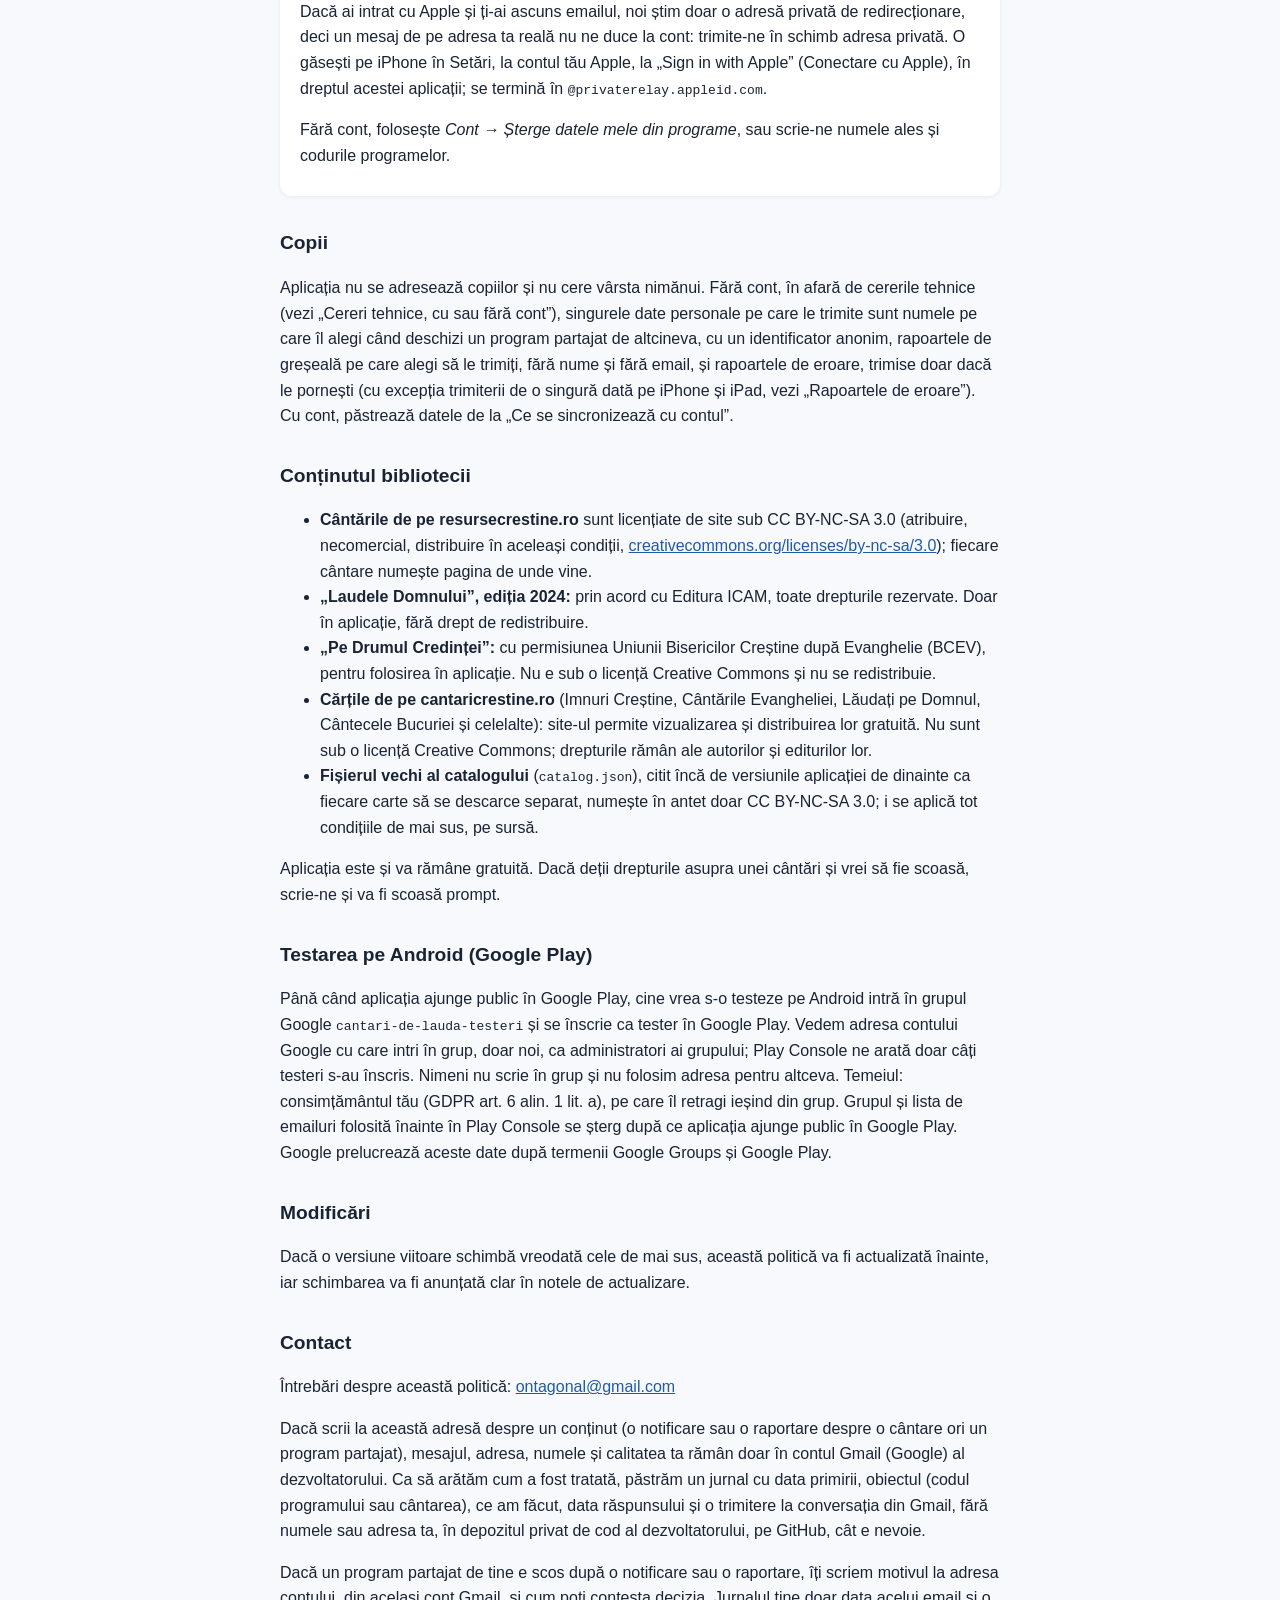
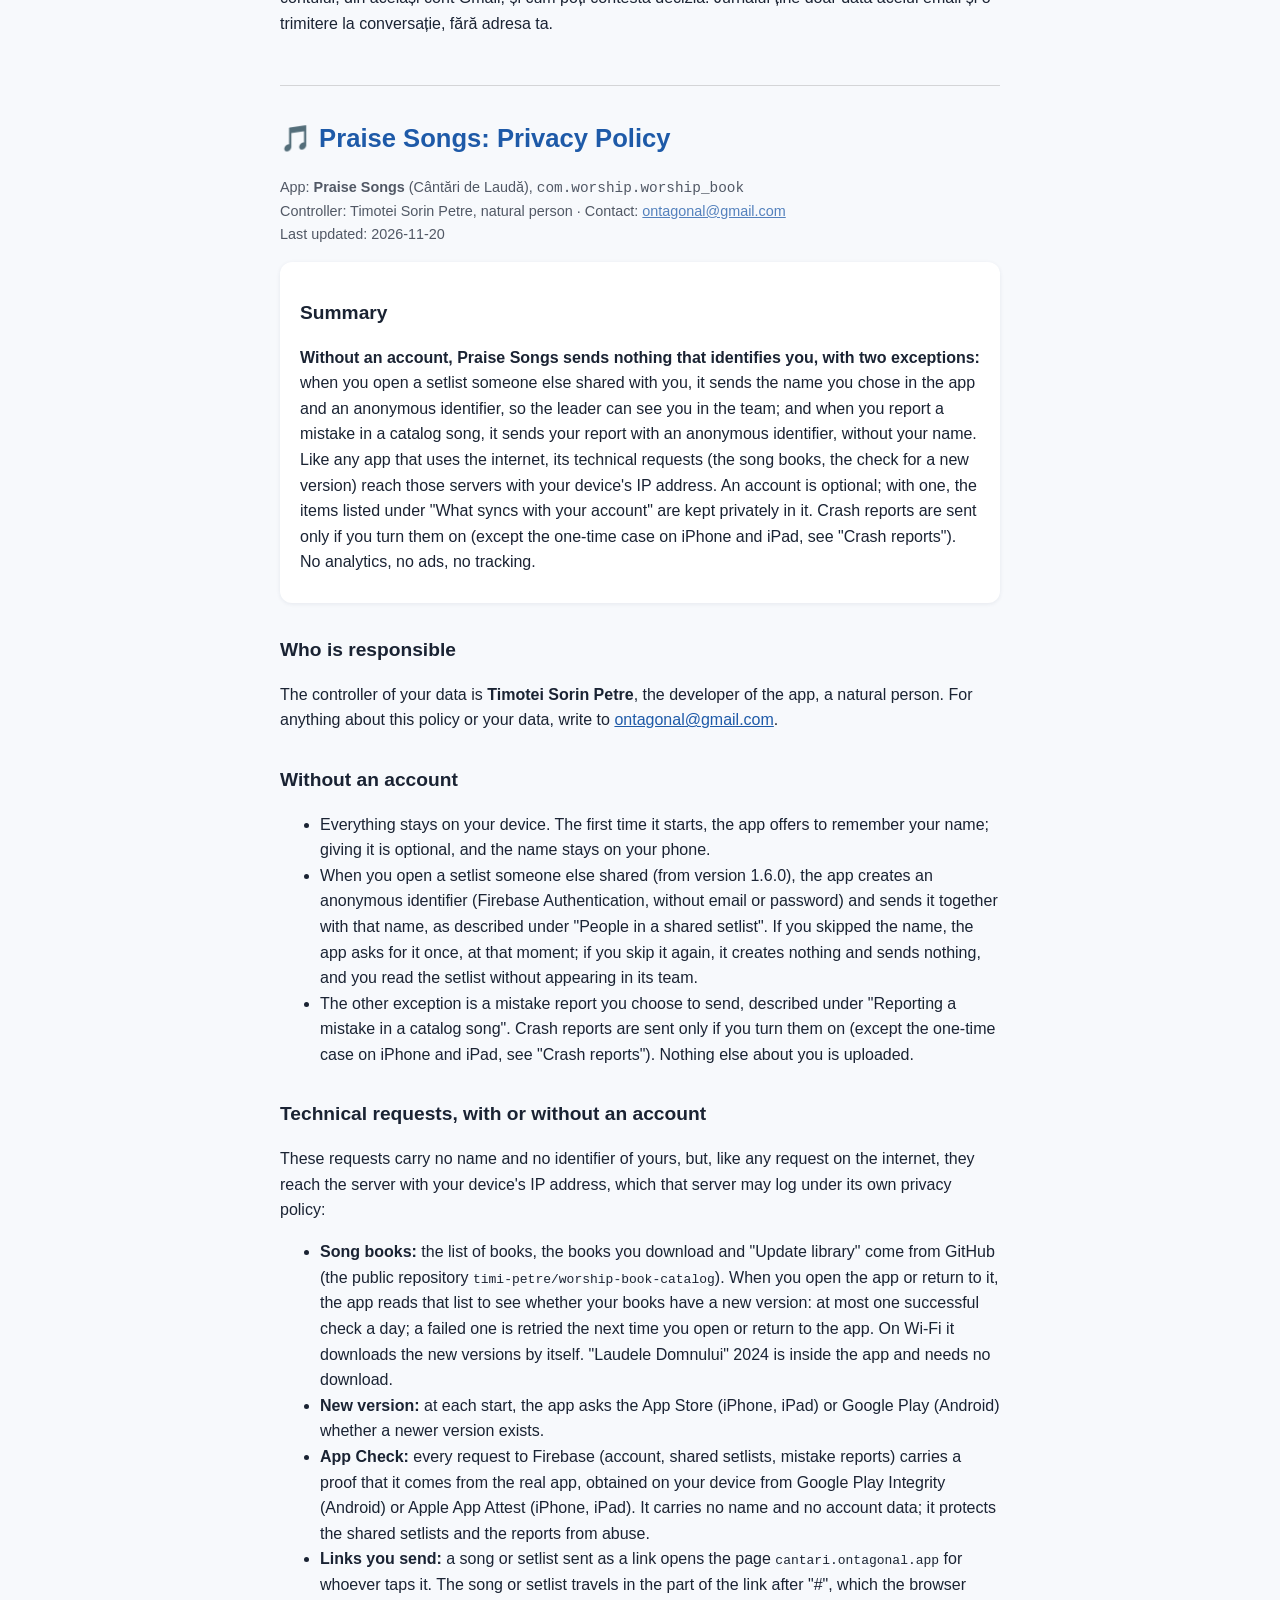
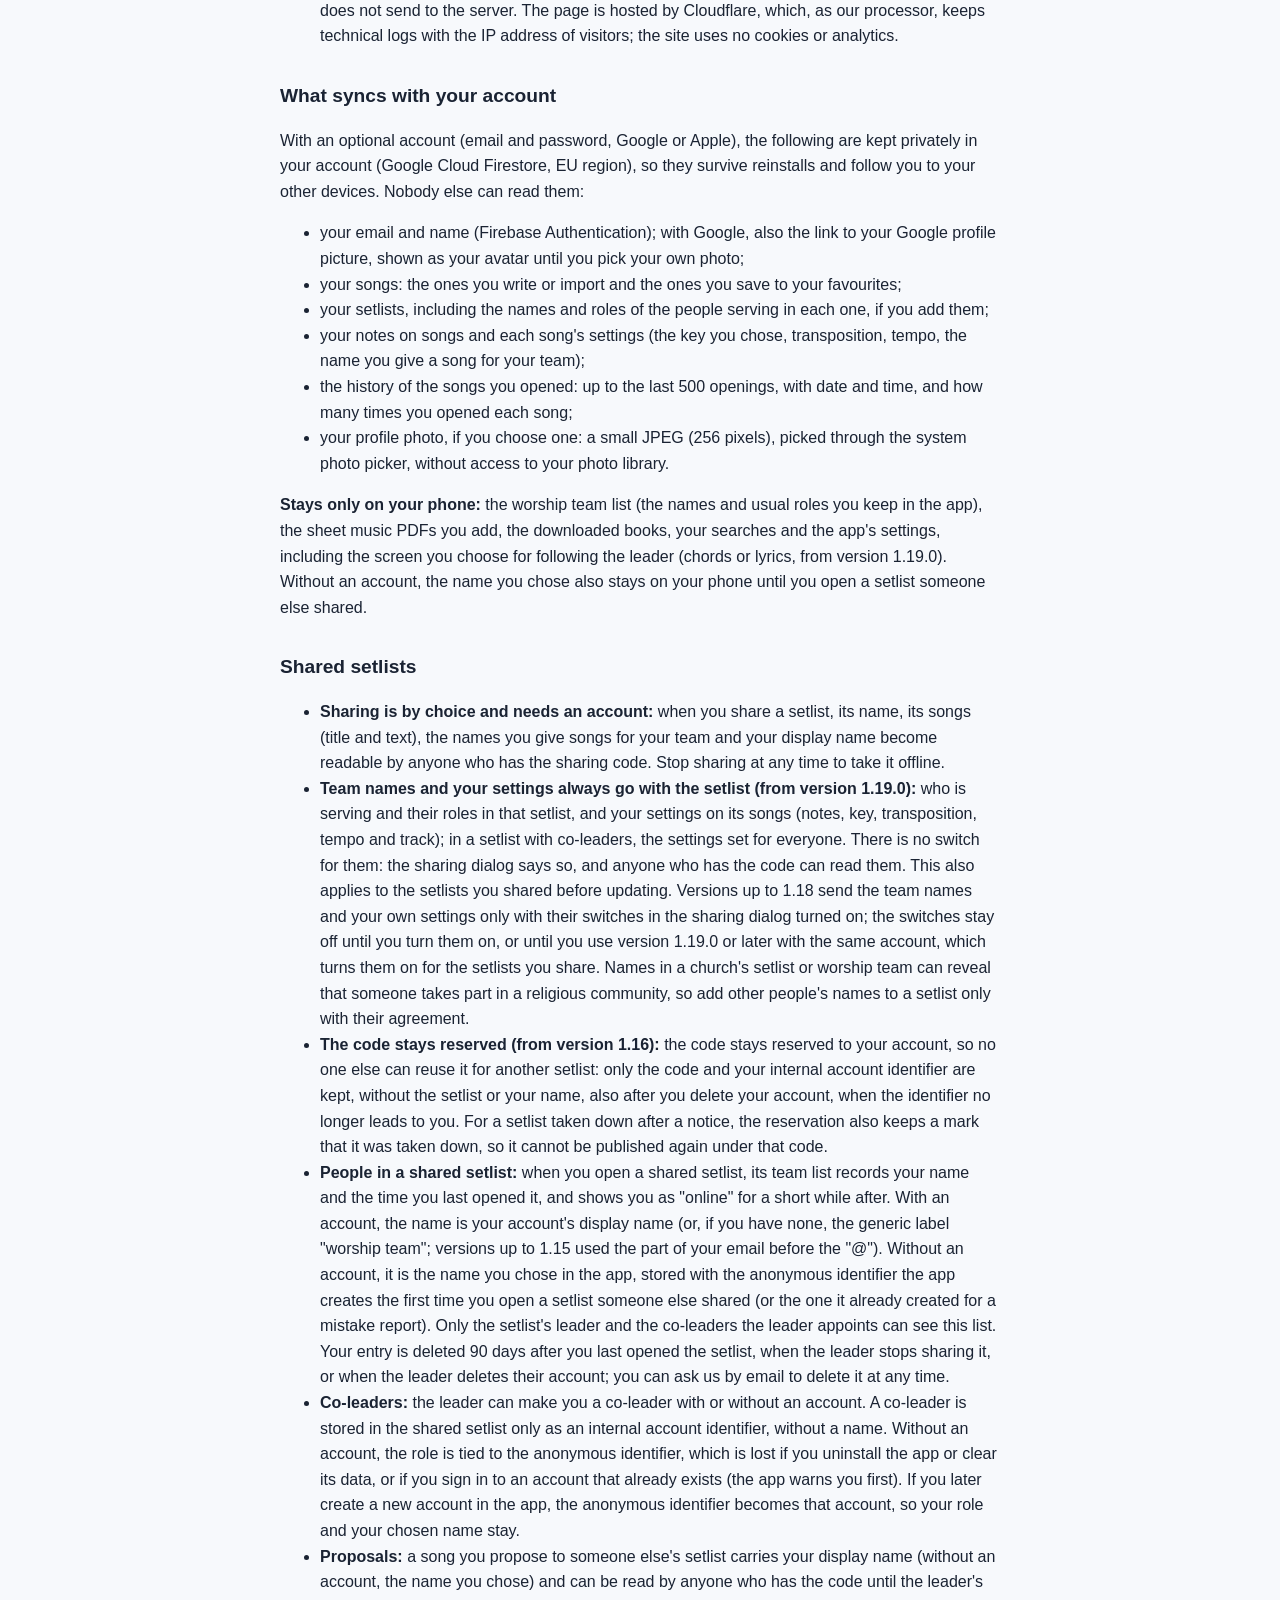
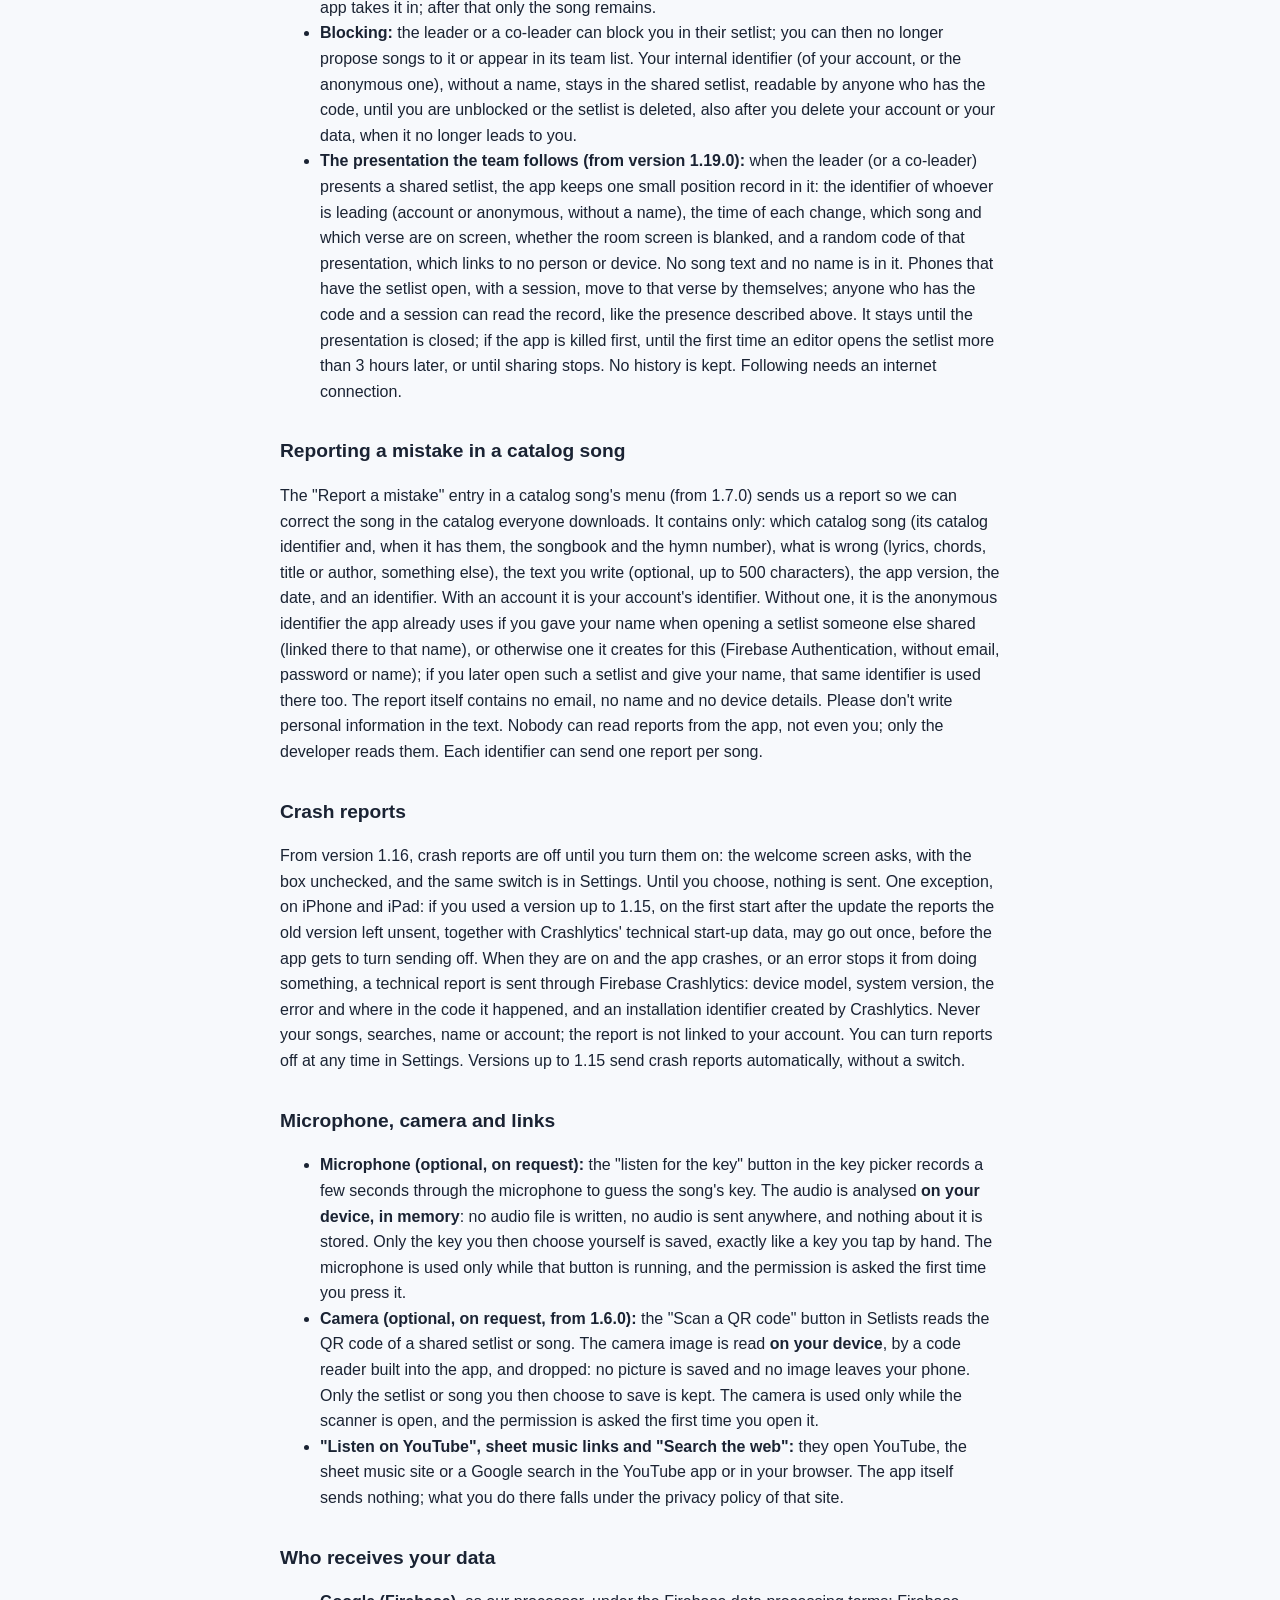
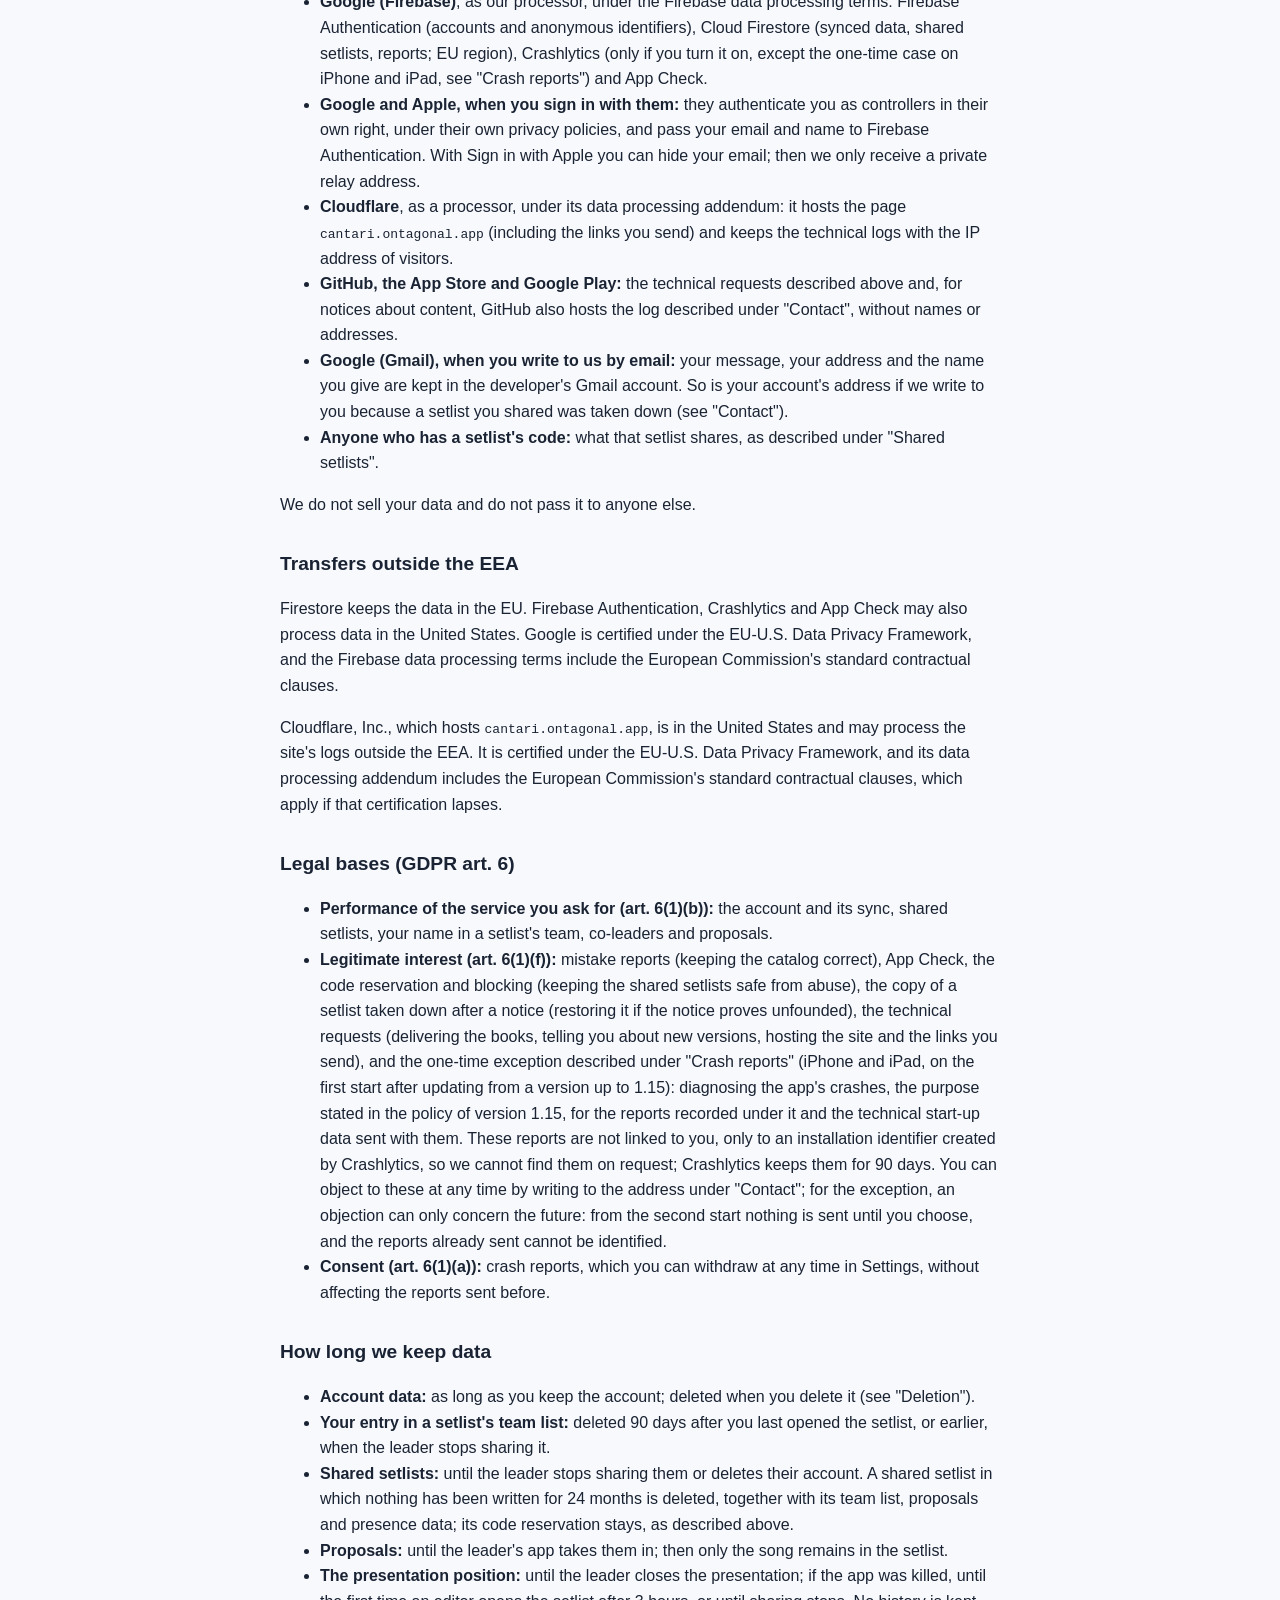
==== commit 41aff7cf: "docs(politica): publicarea din 20 nov 2026 (1.19.0: prezentarea urmărită de echipă, numele echipei ș" ====
--- a/docs/index.html
+++ b/docs/index.html
@@ -35,7 +35,7 @@
 <p class="meta">
   Aplicația: <strong>Cântări de Laudă</strong> (Praise Songs), <code>com.worship.worship_book</code><br>
   Operator: Timotei Sorin Petre, persoană fizică · Contact: <a href="mailto:ontagonal@gmail.com">ontagonal@gmail.com</a><br>
-  Ultima actualizare: 2026-11-07 · <a href="#english">English version below</a>
+  Ultima actualizare: 2026-11-20 · <a href="#english">English version below</a>
 </p>
 
 <div class="card">
@@ -121,8 +121,9 @@
 </ul>
 <p><strong>Rămân doar pe telefon:</strong> lista echipei de închinare (numele și rolurile
 obișnuite pe care le ții în aplicație), partiturile PDF adăugate de tine, cărțile
-descărcate, căutările și setările aplicației. Fără cont, și numele ales stă pe telefon
-până când deschizi un program partajat de altcineva.</p>
+descărcate, căutările și setările aplicației, inclusiv ecranul pe care îl alegi pentru
+urmărirea liderului (acorduri sau versuri, din versiunea 1.19.0). Fără cont, și numele
+ales stă pe telefon până când deschizi un program partajat de altcineva.</p>
 
 <h2>Programele partajate</h2>
 <ul>
@@ -130,14 +131,18 @@
   numele lui, cântările din el (titlul și textul), numele date cântărilor pentru echipă și
   numele tău afișat devin lizibile pentru oricine are codul de partajare. Oprești
   partajarea oricând.</li>
-  <li><strong>Numele echipei și reglajele tale, oprite implicit:</strong> două
-  comutatoare din dialogul de partajare hotărăsc dacă pleacă mai mult odată cu programul.
-  „Trimite și numele echipei” adaugă cine slujește și rolul fiecăruia la acel program;
-  „Trimite și reglajele mele” adaugă notițele, gama, transpunerea și tempoul tău.
-  Amândouă rămân oprite până le pornești, iar ce trimit poate citi oricine are codul.
-  Numele dintr-un program sau dintr-o echipă de laudă a unei biserici pot arăta că cineva
-  face parte dintr-o comunitate religioasă, deci trimite numele altor oameni doar cu
-  acordul lor.</li>
+  <li><strong>Numele echipei și reglajele tale pleacă mereu odată cu programul (din
+  versiunea 1.19.0):</strong> cine slujește și rolul fiecăruia la acel program, plus
+  reglajele tale pe cântările lui (notițele, gama, transpunerea, tempoul și track-ul);
+  într-un program cu co-lideri, reglajele setate pentru toți. Nu există comutator pentru
+  ele: dialogul de partajare o spune, iar oricine are codul le poate citi. Asta e valabil
+  și pentru programele partajate înainte de actualizare. Versiunile de până la 1.18 trimit
+  numele echipei și reglajele tale proprii doar cu comutatoarele lor din dialogul de
+  partajare pornite; comutatoarele stau oprite până le pornești tu sau până folosești cu
+  același cont versiunea 1.19.0 ori una mai nouă, care le pornește la programele pe care
+  le partajezi. Numele dintr-un program sau dintr-o echipă de laudă a unei biserici pot
+  arăta că cineva face parte dintr-o comunitate religioasă, deci adaugă numele altor
+  oameni într-un program doar cu acordul lor.</li>
   <li><strong>Codul rămâne rezervat (din versiunea 1.16):</strong> codul rămâne rezervat
   contului tău, ca nimeni altcineva să nu-l poată folosi pentru alt program: se păstrează
   doar codul și identificatorul intern al contului, fără program și fără nume,
@@ -168,6 +173,17 @@
   Identificatorul tău intern (al contului sau cel anonim), fără nume, rămâne în programul
   partajat, vizibil oricui are codul, până la deblocare sau până la ștergerea programului,
   și după ștergerea contului sau a datelor tale, când nu mai duce la tine.</li>
+  <li><strong>Prezentarea urmărită de echipă (din versiunea 1.19.0):</strong> când
+  liderul (sau un co-lider) prezintă un program partajat, aplicația ține în el o singură
+  înregistrare mică de poziție: identificatorul celui care conduce (cont sau anonim, fără
+  nume), ora fiecărei schimbări, ce cântare și ce strofă sunt pe ecran, dacă ecranul
+  sălii e golit („Negru”) și un cod aleator al acelei prezentări, care nu leagă nimic de
+  un om sau de un dispozitiv. Nu conține text de cântare și nici nume. Telefoanele care
+  au programul deschis, cu o sesiune, trec singure pe strofa respectivă; înregistrarea o
+  poate citi oricine are codul și o sesiune, ca prezența descrisă mai sus. Rămâne până la
+  închiderea prezentării; dacă aplicația e oprită înainte, până la prima deschidere a
+  programului de către un editor după 3 ore sau până la oprirea partajării. Nu se ține
+  niciun istoric. Urmărirea cere internet.</li>
 </ul>
 
 <h2>Raportarea unei greșeli dintr-o cântare din catalog</h2>
@@ -293,6 +309,9 @@
   rămâne, cum scrie mai sus.</li>
   <li><strong>Propunerile:</strong> până când aplicația liderului le preia; după aceea
   rămâne în program doar cântarea.</li>
+  <li><strong>Poziția prezentării:</strong> până când liderul închide prezentarea; dacă
+  aplicația a fost oprită, până la prima deschidere a programului de către un editor după
+  3 ore sau până la oprirea partajării. Niciun istoric.</li>
   <li><strong>Blocările:</strong> cât ține programul partajat, dacă liderul sau un
   co-lider nu te deblochează mai devreme.</li>
   <li><strong>Rapoartele de greșeală:</strong> se șterg la 30 de zile după ce sunt
@@ -338,7 +357,8 @@
   oprește programele pe care le partajezi (codurile lor nu mai funcționează, iar tot ce e
   stocat în ele se șterge, afară de rezervarea codului de mai sus), îți scoate numele din
   listele de echipă ale programelor pe care le-ai urmărit pe telefonul respectiv,
-  împreună cu propunerile tale încă nepreluate din ele, cere Google (și, pe iPhone și iPad, Apple) să retragă accesul aplicației la contul Google sau
+  împreună cu propunerile tale încă nepreluate din ele și cu înregistrarea de poziție a
+  unei prezentări pe care o conduceai în ele, cere Google (și, pe iPhone și iPad, Apple) să retragă accesul aplicației la contul Google sau
   Apple cu care ai intrat și elimină înregistrarea de autentificare și datele tale private
   sincronizate. Ștergerea cere
   internet și o autentificare recentă; aplicația te roagă să te autentifici din nou dacă e
@@ -350,7 +370,8 @@
   intrările de dinainte.</li>
   <li><strong>Fără cont:</strong> Cont → Șterge datele mele din programe îți scoate
   intrările din listele de echipă ale programelor urmărite pe telefonul respectiv,
-  împreună cu propunerile tale încă nepreluate din ele, scoate numele de pe identificatorul anonim și șterge identificatorul. Dacă Firebase nu mai lasă
+  împreună cu propunerile tale încă nepreluate din ele și cu înregistrarea de poziție a
+  unei prezentări pe care o conduceai în ele, scoate numele de pe identificatorul anonim și șterge identificatorul. Dacă Firebase nu mai lasă
   telefonul să-l șteargă (poate cere o autentificare recentă, pe care un identificator
   anonim n-o poate da), în Firebase Authentication rămâne un identificator fără nume și
   fără date, care nu mai duce la tine și se șterge după 12 luni de nefolosire. Numele ales
@@ -445,7 +466,7 @@
 <p class="meta">
   App: <strong>Praise Songs</strong> (Cântări de Laudă), <code>com.worship.worship_book</code><br>
   Controller: Timotei Sorin Petre, natural person · Contact: <a href="mailto:ontagonal@gmail.com">ontagonal@gmail.com</a><br>
-  Last updated: 2026-11-07
+  Last updated: 2026-11-20
 </p>
 
 <div class="card">
@@ -529,8 +550,9 @@
 </ul>
 <p><strong>Stays only on your phone:</strong> the worship team list (the names and usual
 roles you keep in the app), the sheet music PDFs you add, the downloaded books, your
-searches and the app's settings. Without an account, the name you chose also stays on
-your phone until you open a setlist someone else shared.</p>
+searches and the app's settings, including the screen you choose for following the
+leader (chords or lyrics, from version 1.19.0). Without an account, the name you chose
+also stays on your phone until you open a setlist someone else shared.</p>
 
 <h2>Shared setlists</h2>
 <ul>
@@ -538,13 +560,17 @@
   setlist, its name, its songs (title and text), the names you give songs for your team
   and your display name become readable by anyone who has the sharing code. Stop sharing
   at any time to take it offline.</li>
-  <li><strong>Team names and your settings, off by default:</strong> two switches in the
-  sharing dialog decide whether more goes with the setlist. "Send the team names too" adds
-  who is serving and their roles in that setlist; "Send my settings too" adds your notes,
-  key, transposition and tempo. Both stay off until you turn them on, and what they send is
-  readable by anyone who has the code. Names in a church's setlist or worship team can
-  reveal that someone takes part in a religious community, so send other people's names
-  only with their agreement.</li>
+  <li><strong>Team names and your settings always go with the setlist (from version
+  1.19.0):</strong> who is serving and their roles in that setlist, and your settings on
+  its songs (notes, key, transposition, tempo and track); in a setlist with co-leaders,
+  the settings set for everyone. There is no switch for them: the sharing dialog says so,
+  and anyone who has the code can read them. This also applies to the setlists you shared
+  before updating. Versions up to 1.18 send the team names and your own settings only with
+  their switches in the sharing dialog turned on; the switches stay off until you turn
+  them on, or until you use version 1.19.0 or later with the same account, which turns
+  them on for the setlists you share. Names in a church's setlist or worship team can
+  reveal that someone takes part in a religious community, so add other people's names
+  to a setlist only with their agreement.</li>
   <li><strong>The code stays reserved (from version 1.16):</strong> the code stays
   reserved to your account, so no one else can reuse it for another setlist: only the code
   and your internal account identifier are kept, without the setlist or your
@@ -579,6 +605,17 @@
   setlist, readable by anyone who has the code, until you are unblocked or the setlist is
   deleted, also after you delete your account or your data, when it no longer leads to
   you.</li>
+  <li><strong>The presentation the team follows (from version 1.19.0):</strong> when the
+  leader (or a co-leader) presents a shared setlist, the app keeps one small position
+  record in it: the identifier of whoever is leading (account or anonymous, without a
+  name), the time of each change, which song and which verse are on screen, whether the
+  room screen is blanked, and a random code of that presentation, which links to no
+  person or device. No song text and no name is in it. Phones that have the setlist open,
+  with a session, move to that verse by themselves; anyone who has the code and a session
+  can read the record, like the presence described above. It stays until the
+  presentation is closed; if the app is killed first, until the first time an editor
+  opens the setlist more than 3 hours later, or until sharing stops. No history is kept.
+  Following needs an internet connection.</li>
 </ul>
 
 <h2>Reporting a mistake in a catalog song</h2>
@@ -702,6 +739,9 @@
   stays, as described above.</li>
   <li><strong>Proposals:</strong> until the leader's app takes them in; then only the song
   remains in the setlist.</li>
+  <li><strong>The presentation position:</strong> until the leader closes the
+  presentation; if the app was killed, until the first time an editor opens the setlist
+  after 3 hours, or until sharing stops. No history is kept.</li>
   <li><strong>Blocks:</strong> as long as the shared setlist lasts, unless the leader or a
   co-leader unblocks you sooner.</li>
   <li><strong>Mistake reports:</strong> deleted 30 days after being handled (the
@@ -746,7 +786,8 @@
   account) stops the setlists you share (their codes stop working and everything stored
   in them is removed, except the code reservation described above), removes your name
   from the team lists of the setlists you followed on that phone, together with your
-  proposals to them not yet taken in, asks Google (and, on
+  proposals to them not yet taken in and the position record of a presentation you were
+  leading in them, asks Google (and, on
   iPhone and iPad, Apple) to remove the app's access to the Google or Apple account you
   signed in with, and removes your authentication record and your private synced
   data. This needs an internet connection
@@ -758,7 +799,8 @@
   before.</li>
   <li><strong>Without an account:</strong> Account → Delete my data from setlists removes
   your entries from the team lists of the setlists you followed on that phone, together
-  with your proposals to them not yet taken in, removes your name from the anonymous identifier and deletes the identifier. If Firebase no
+  with your proposals to them not yet taken in and the position record of a presentation
+  you were leading in them, removes your name from the anonymous identifier and deletes the identifier. If Firebase no
   longer lets the phone delete it (it can ask for a recent sign-in, which an anonymous
   identifier cannot give), an identifier without a name or any data remains in Firebase
   Authentication; it no longer leads to you and is deleted after 12 months unused. The name you chose stays only on your phone. Signing in to an account that
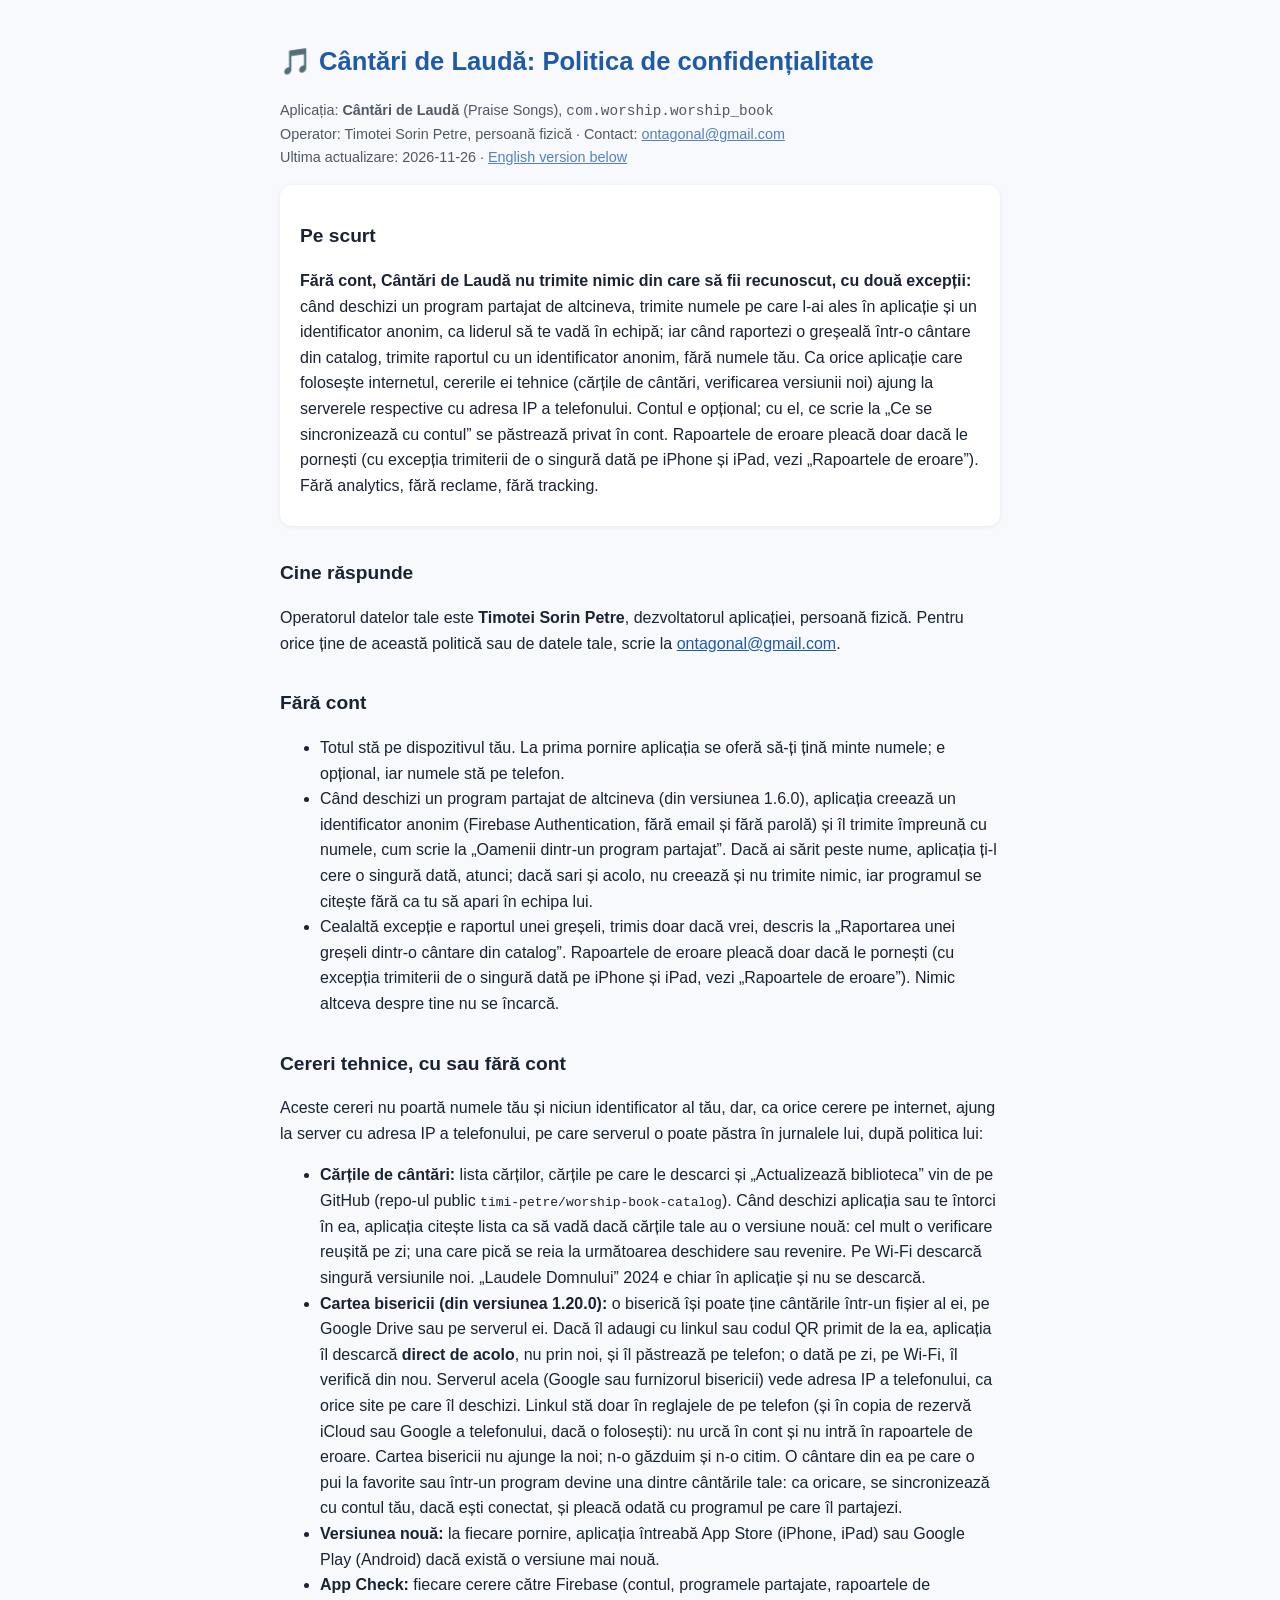
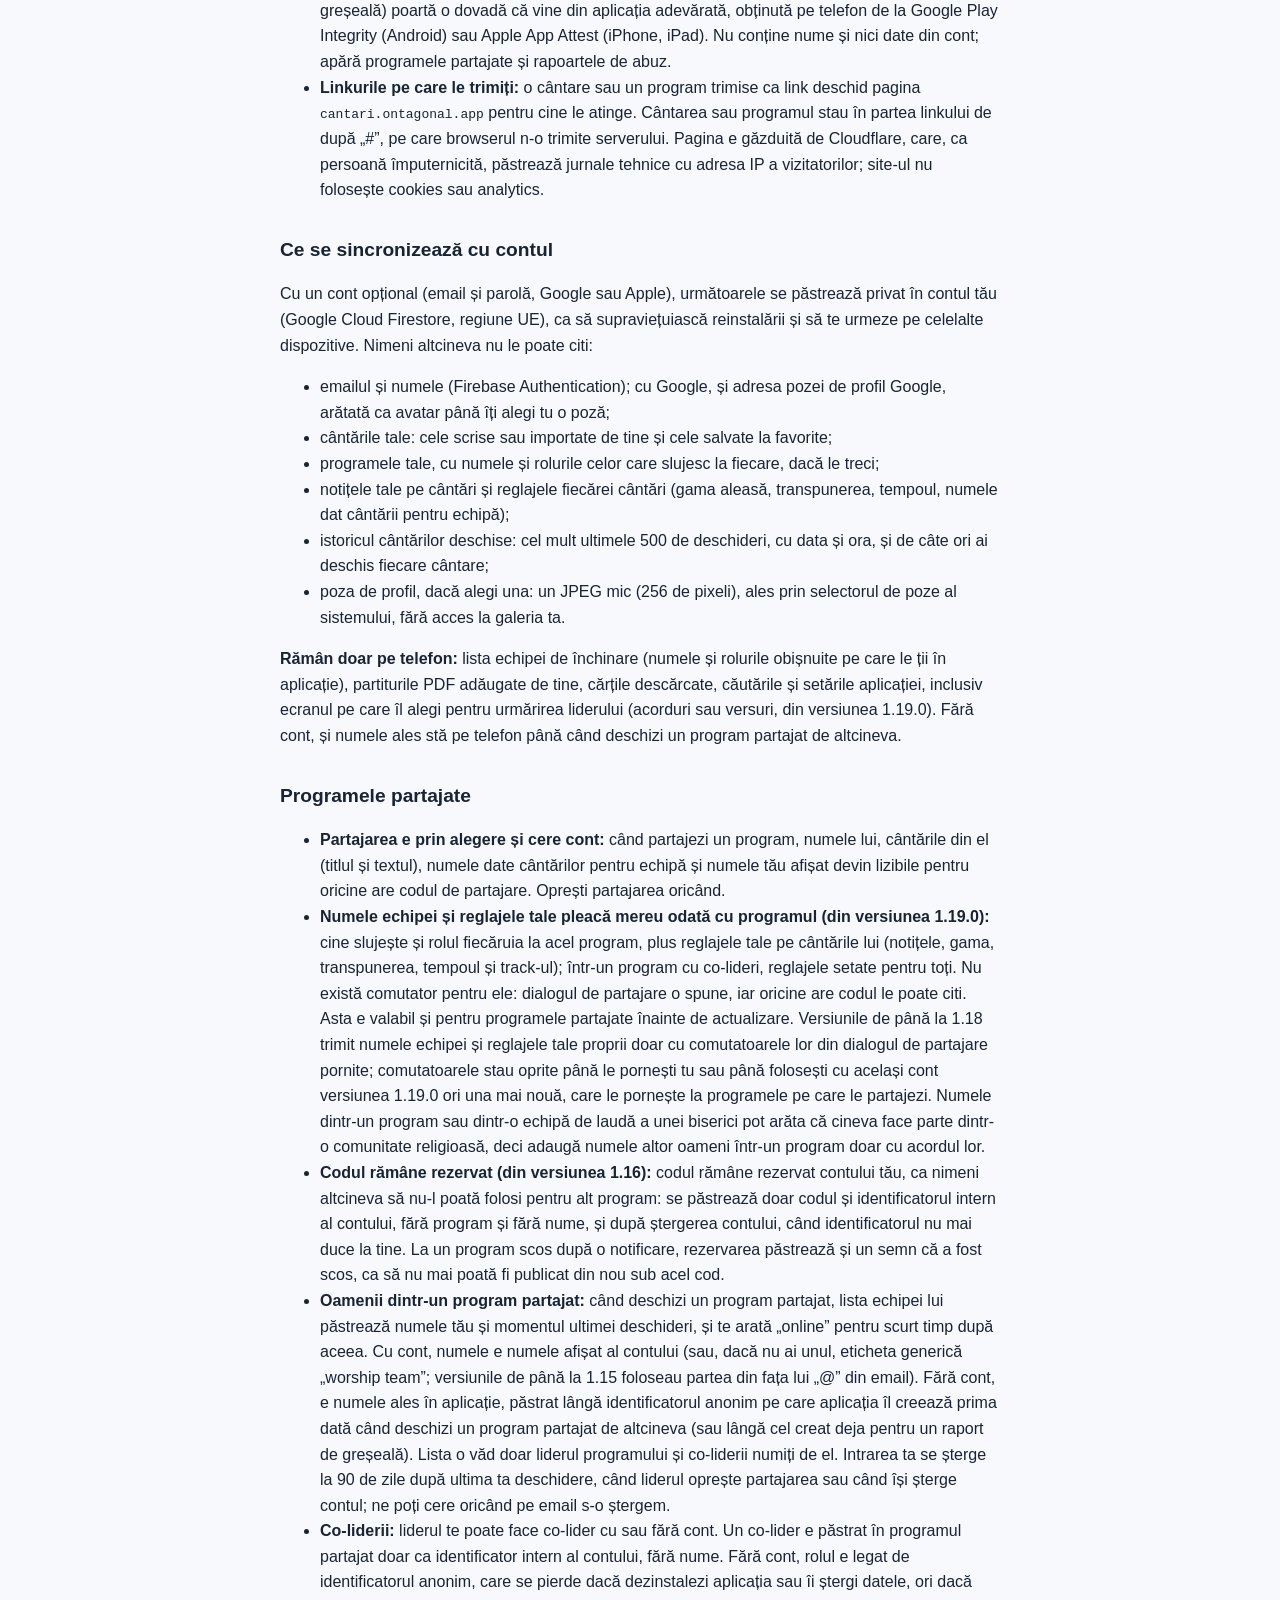
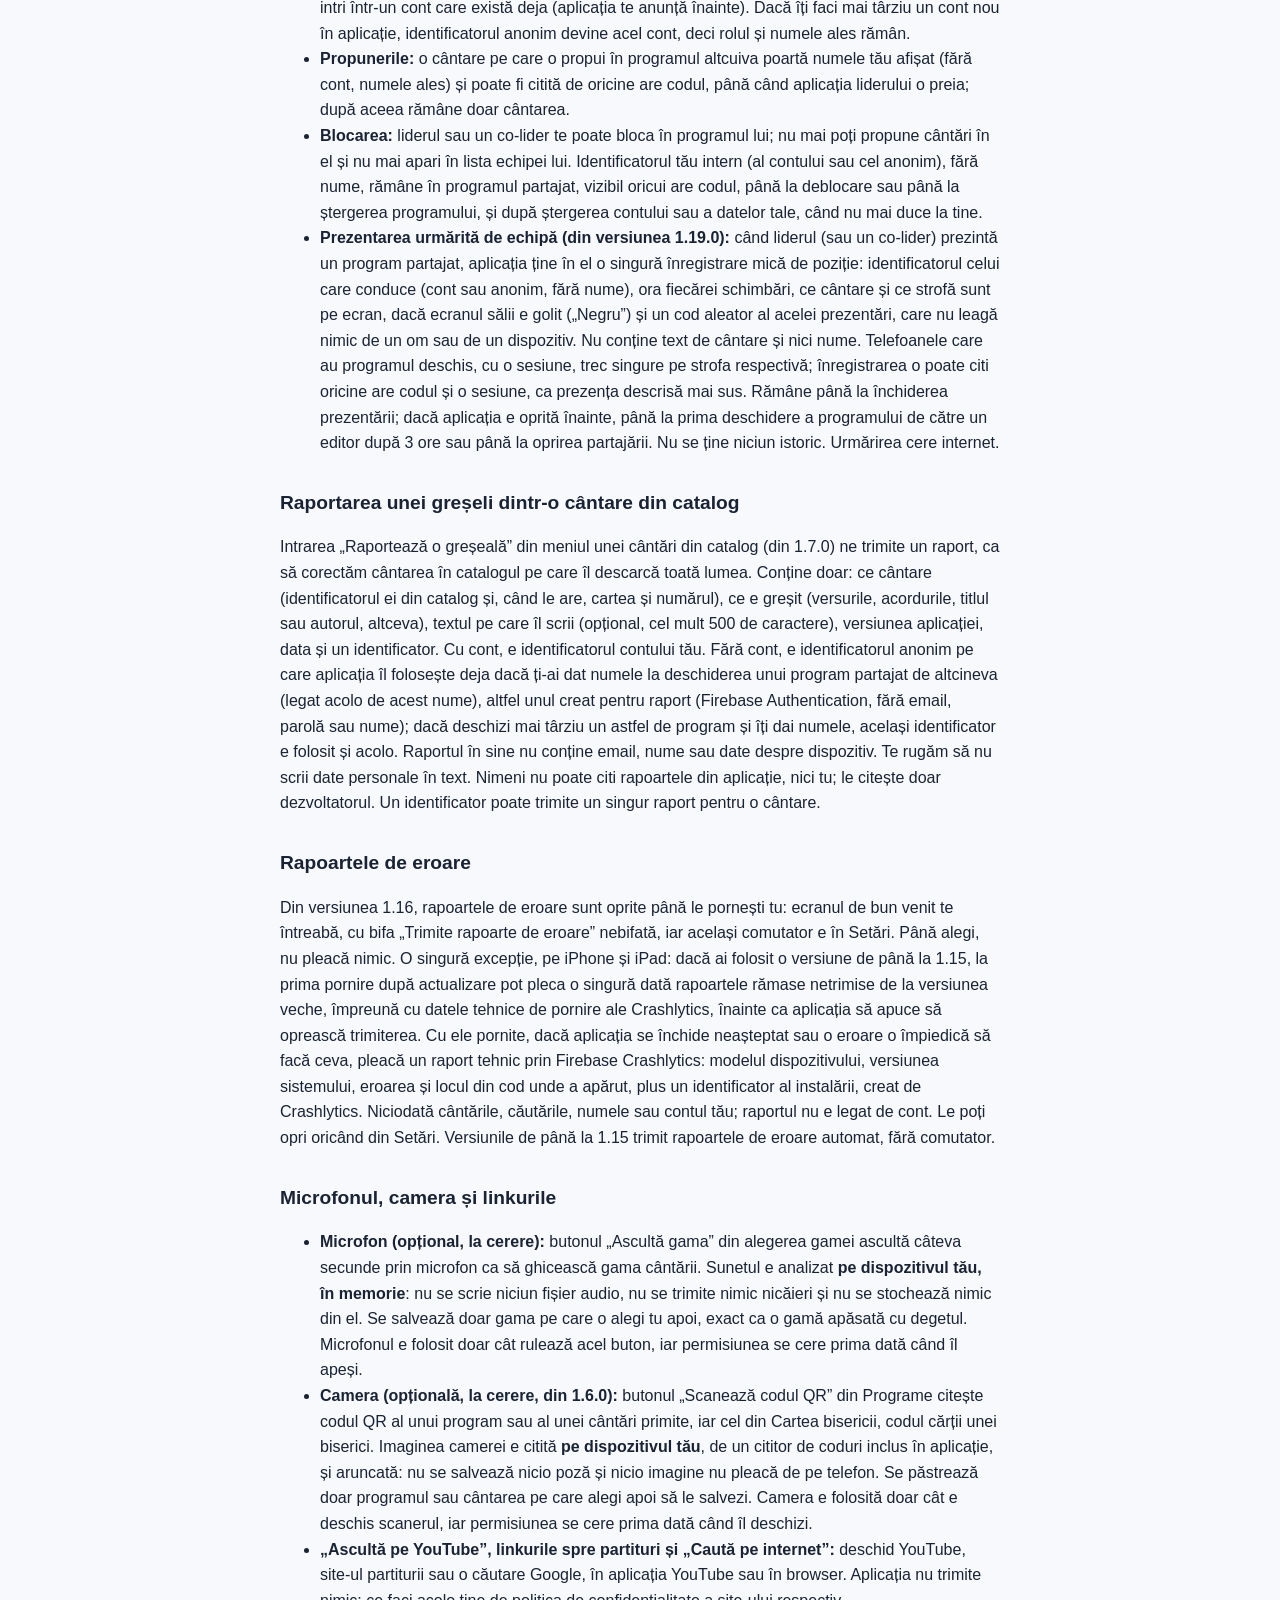
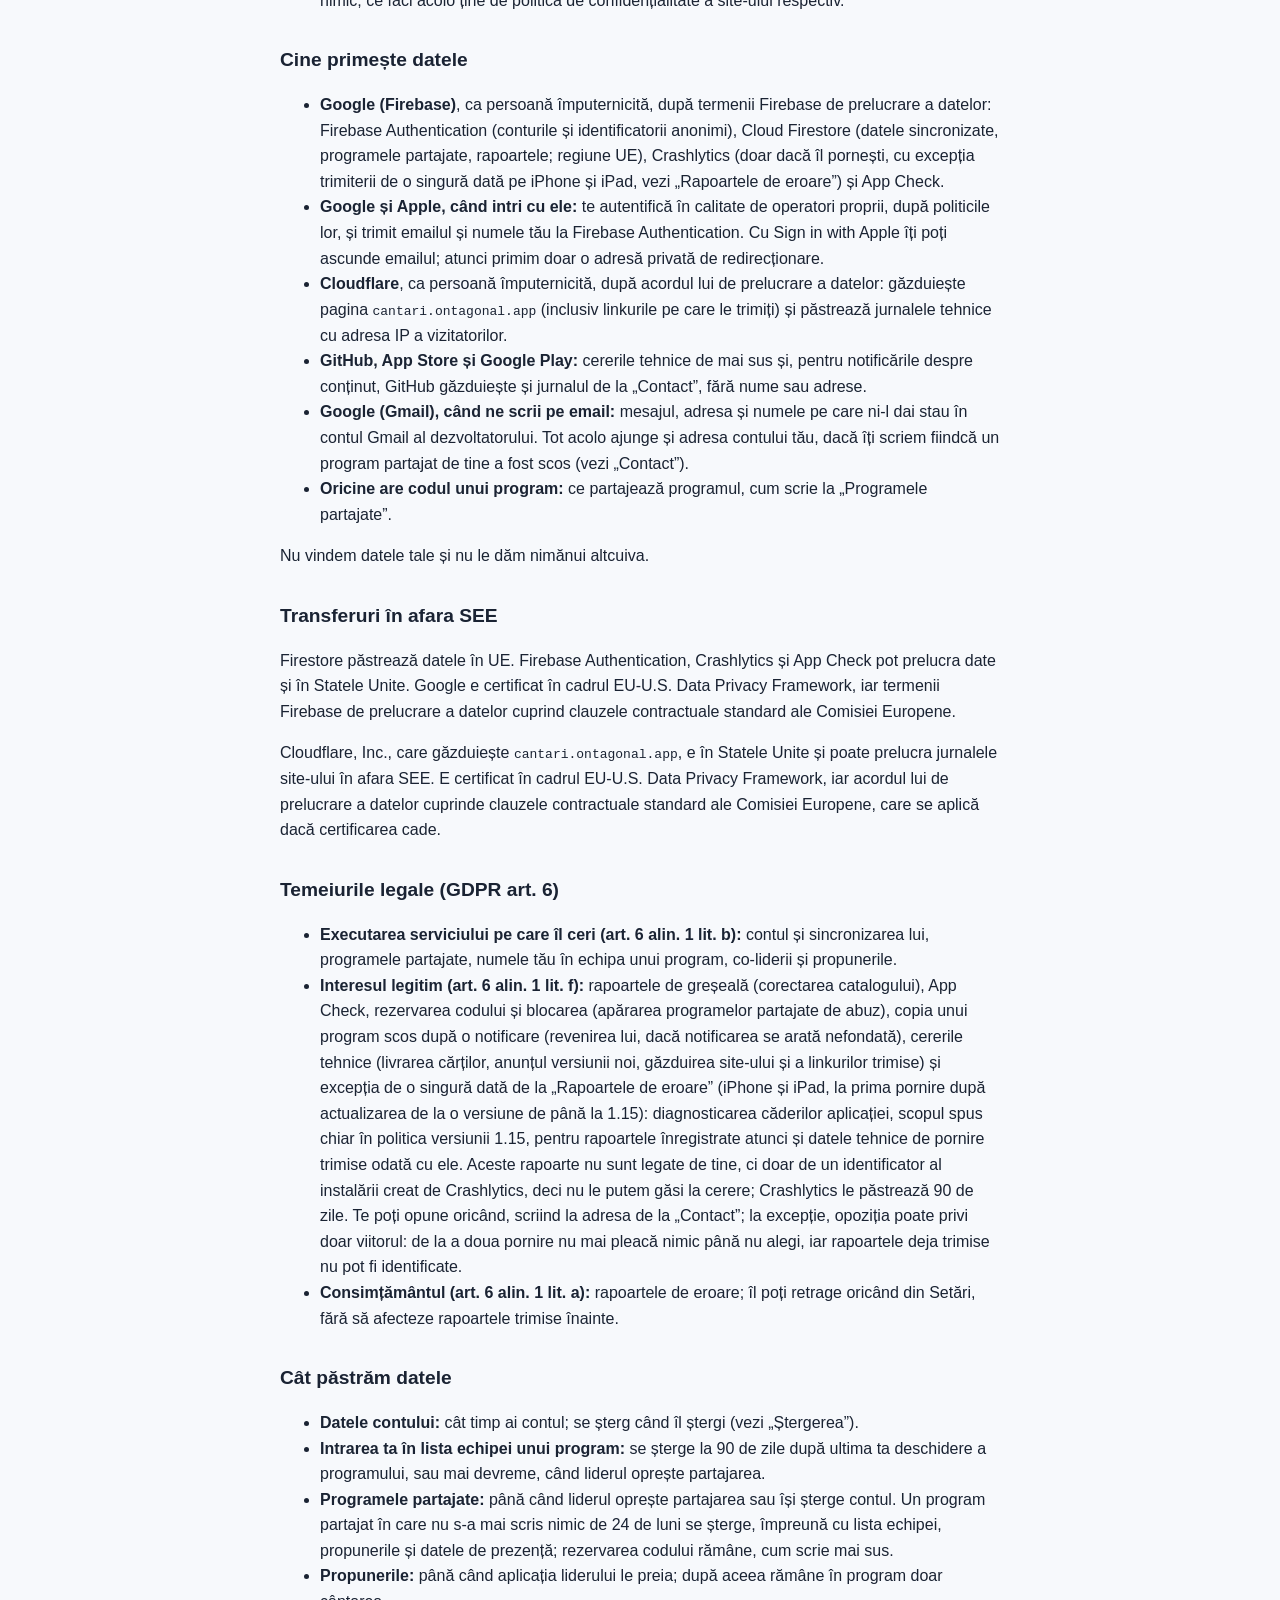
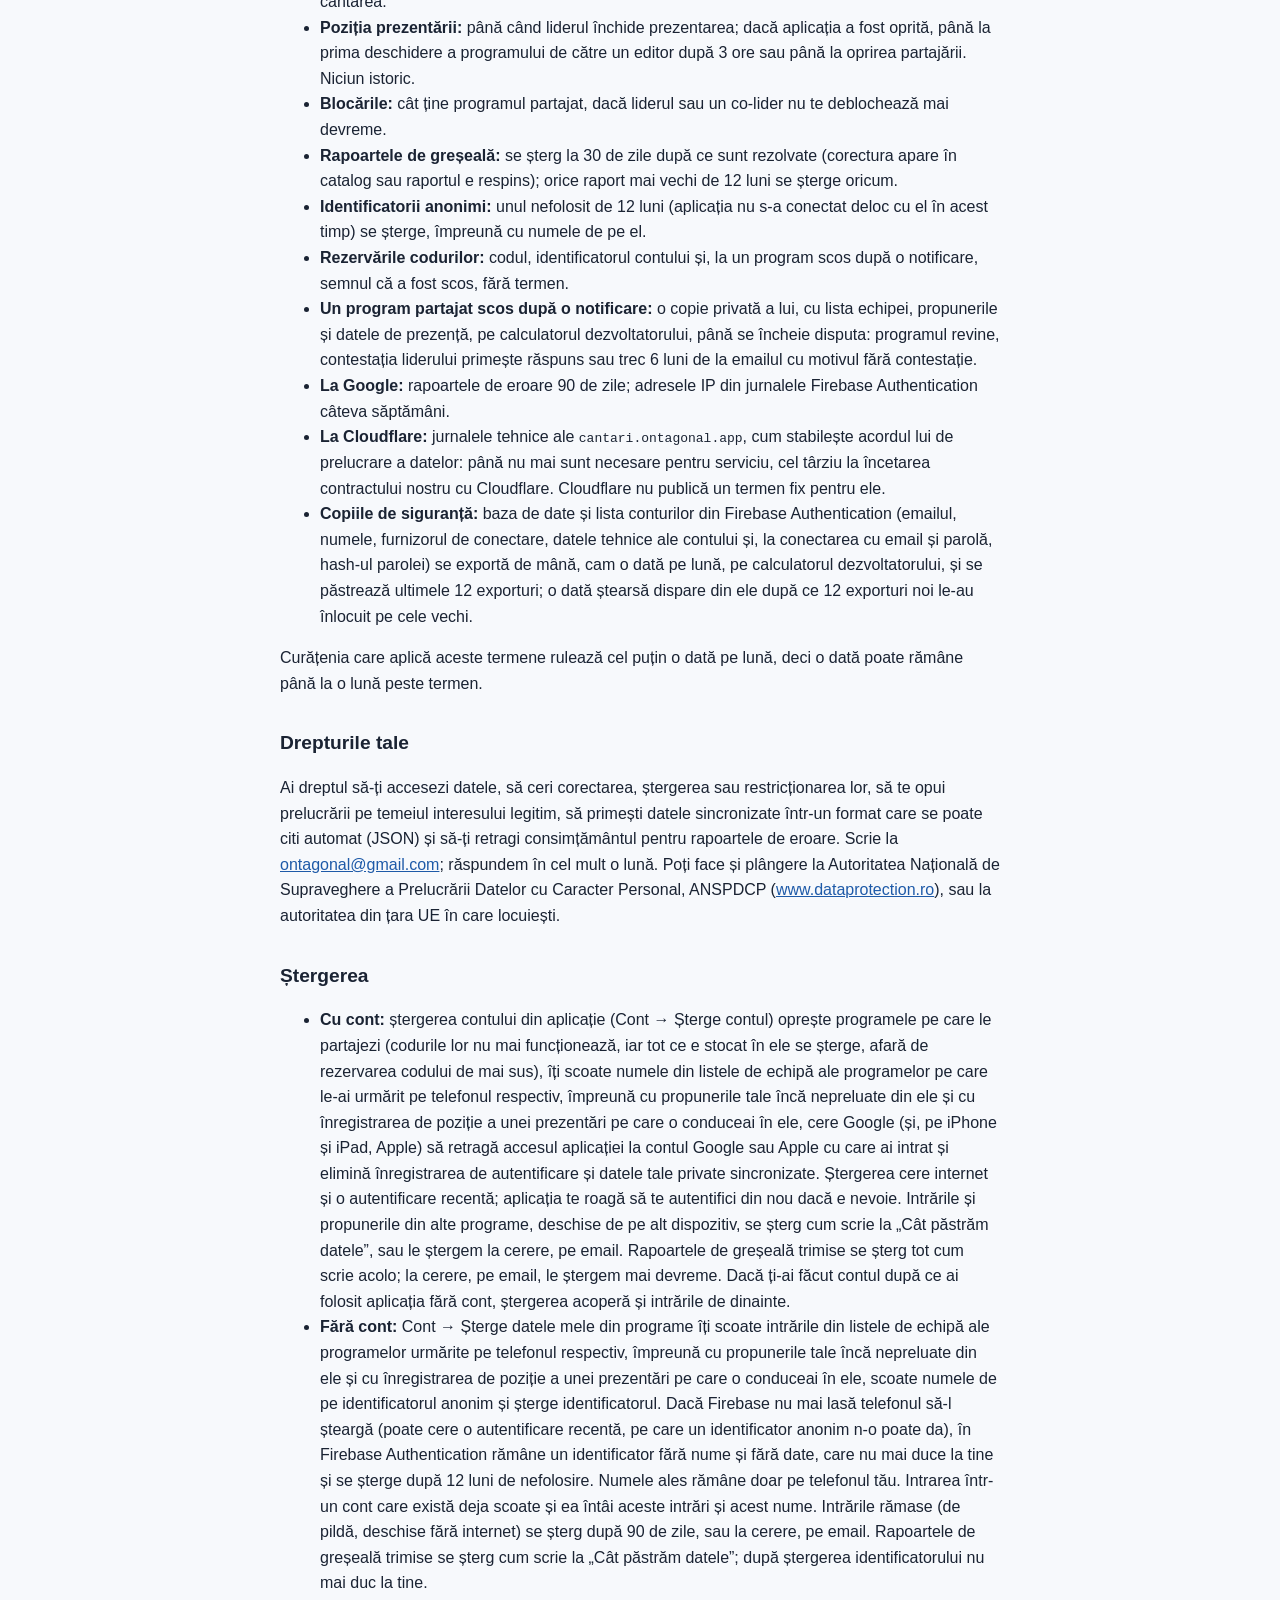
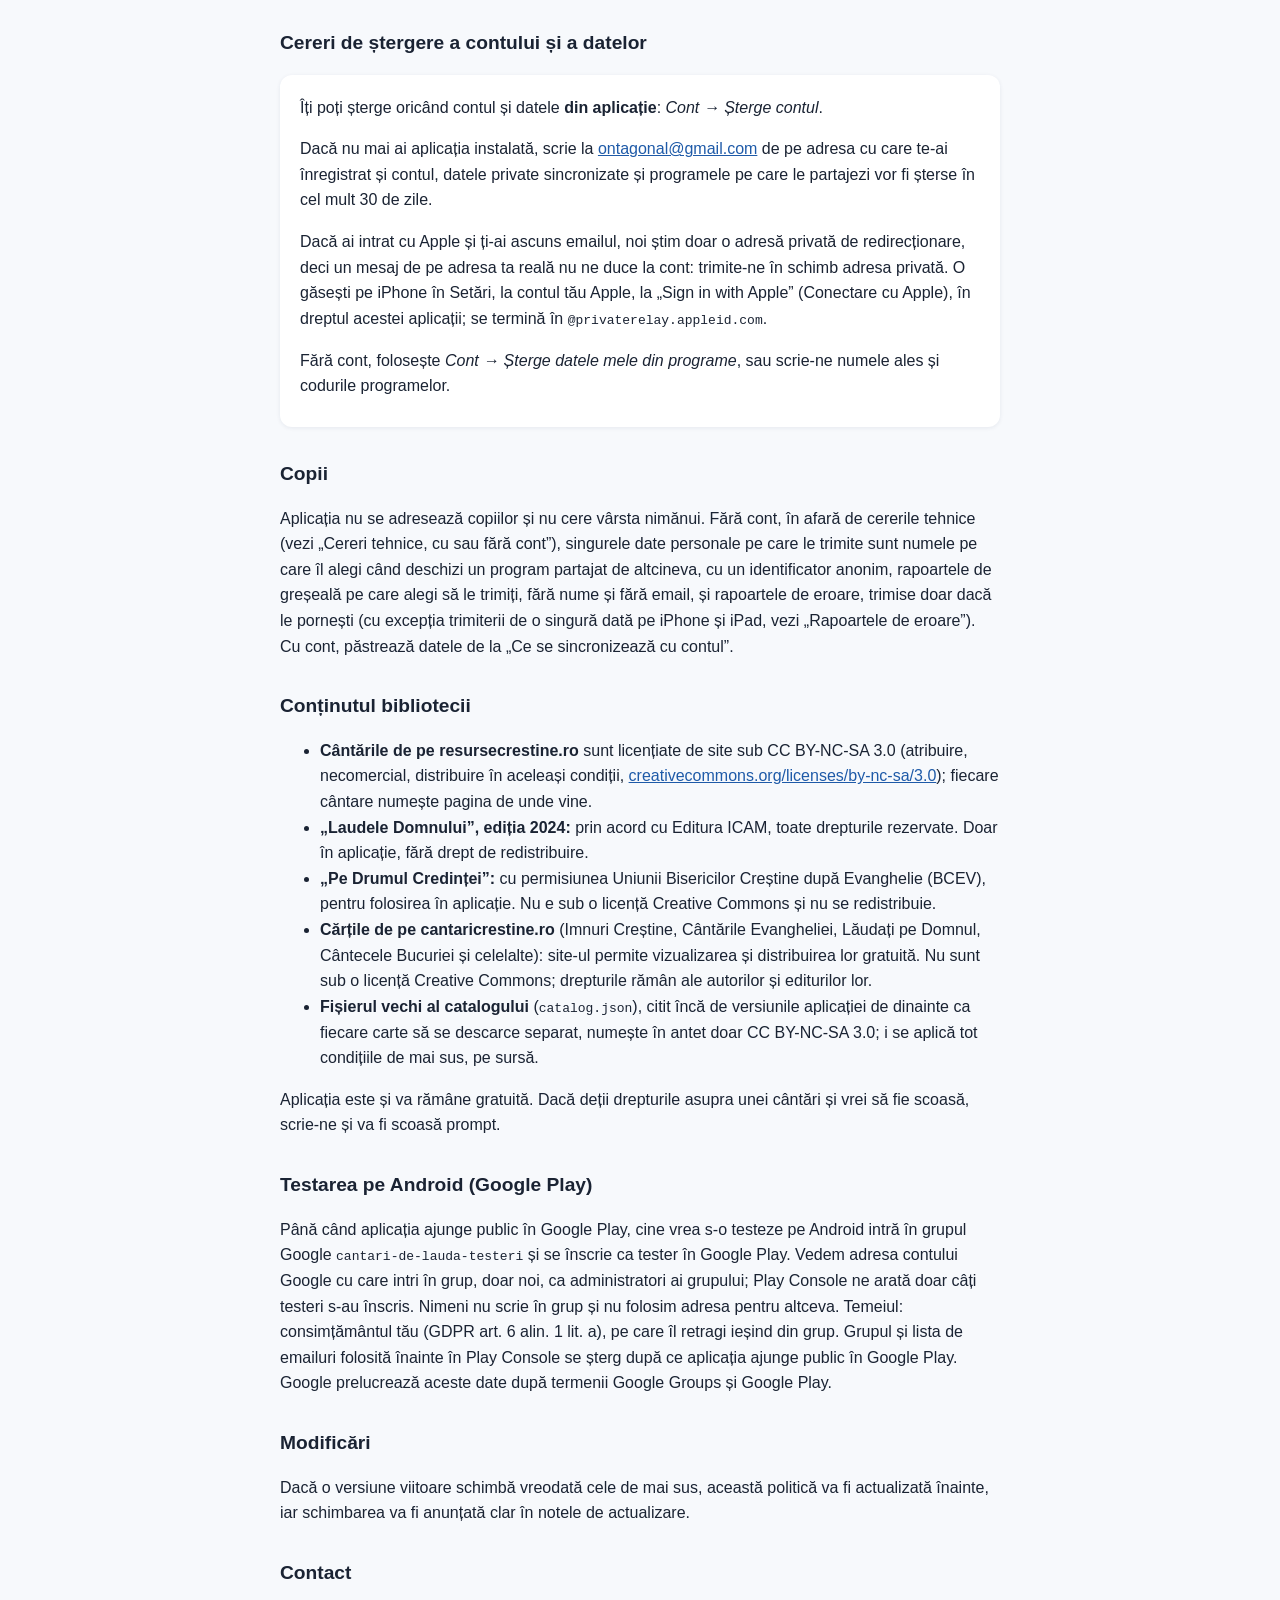
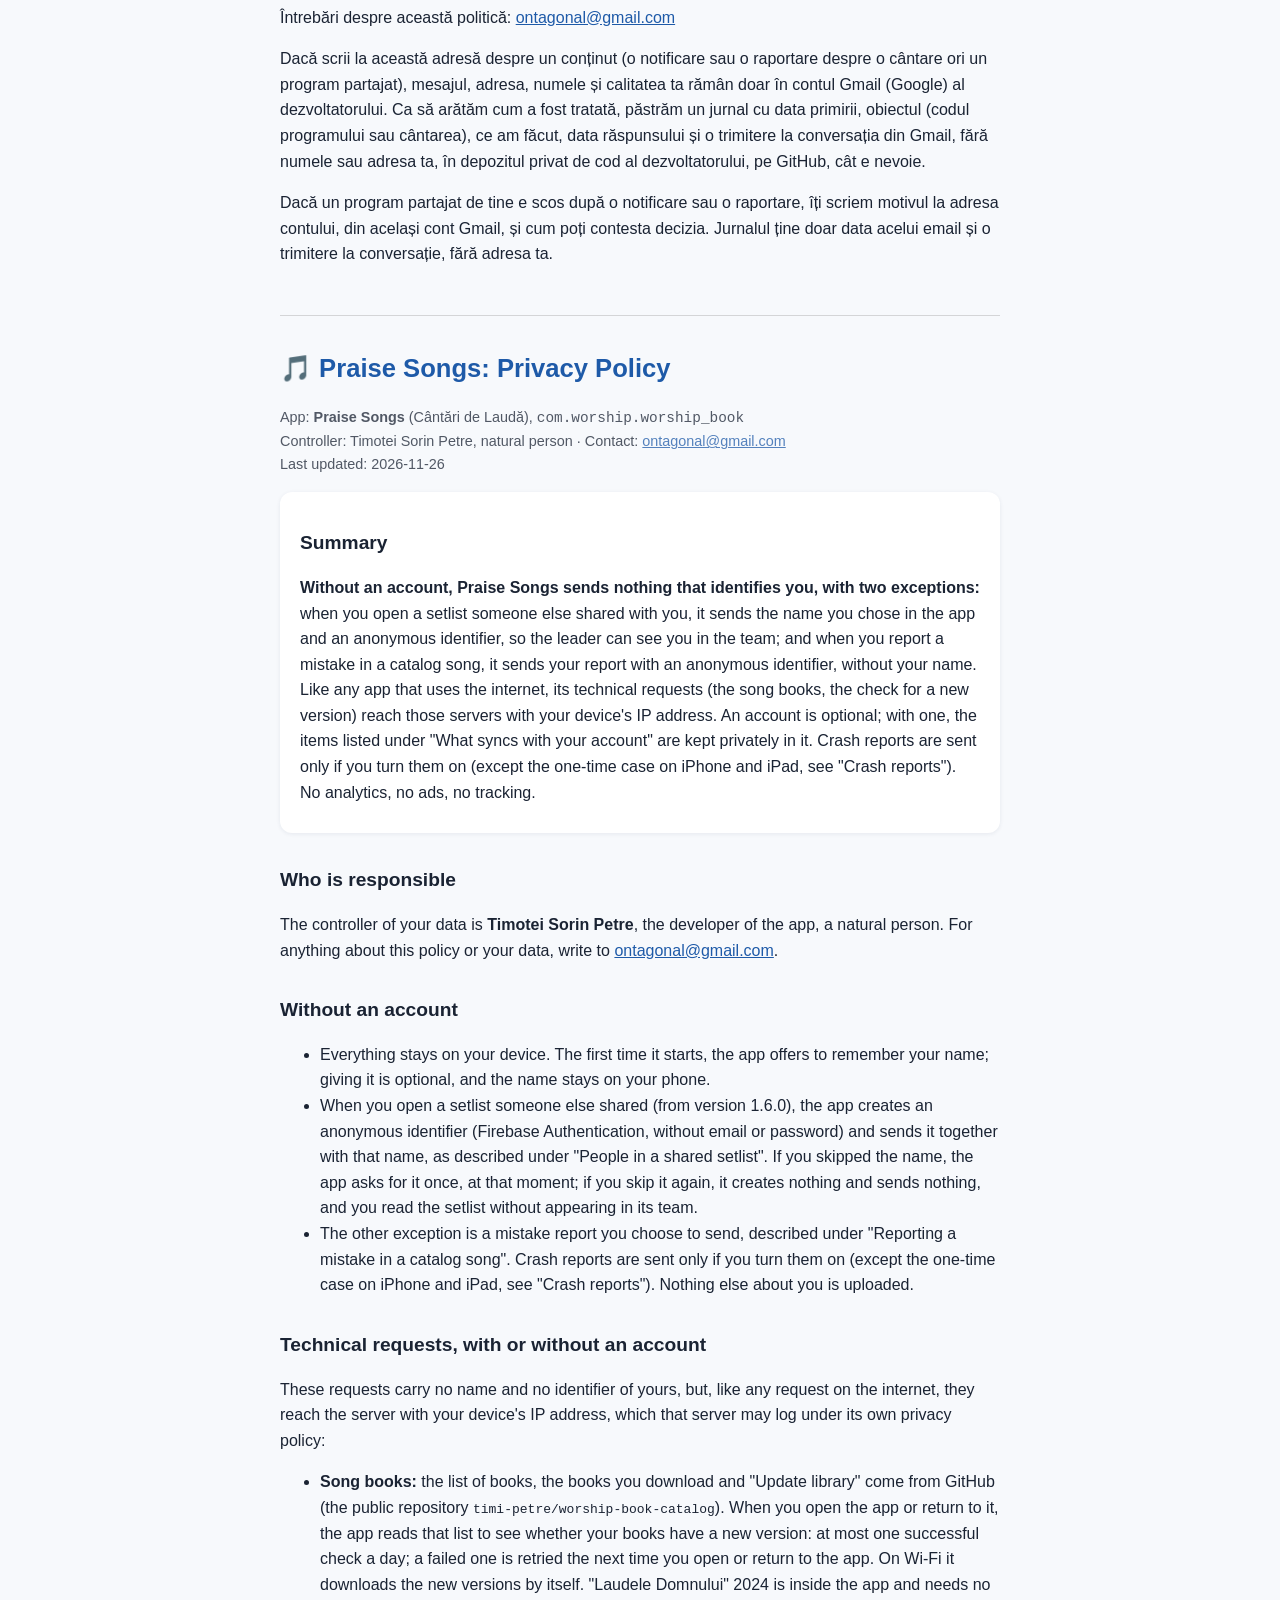
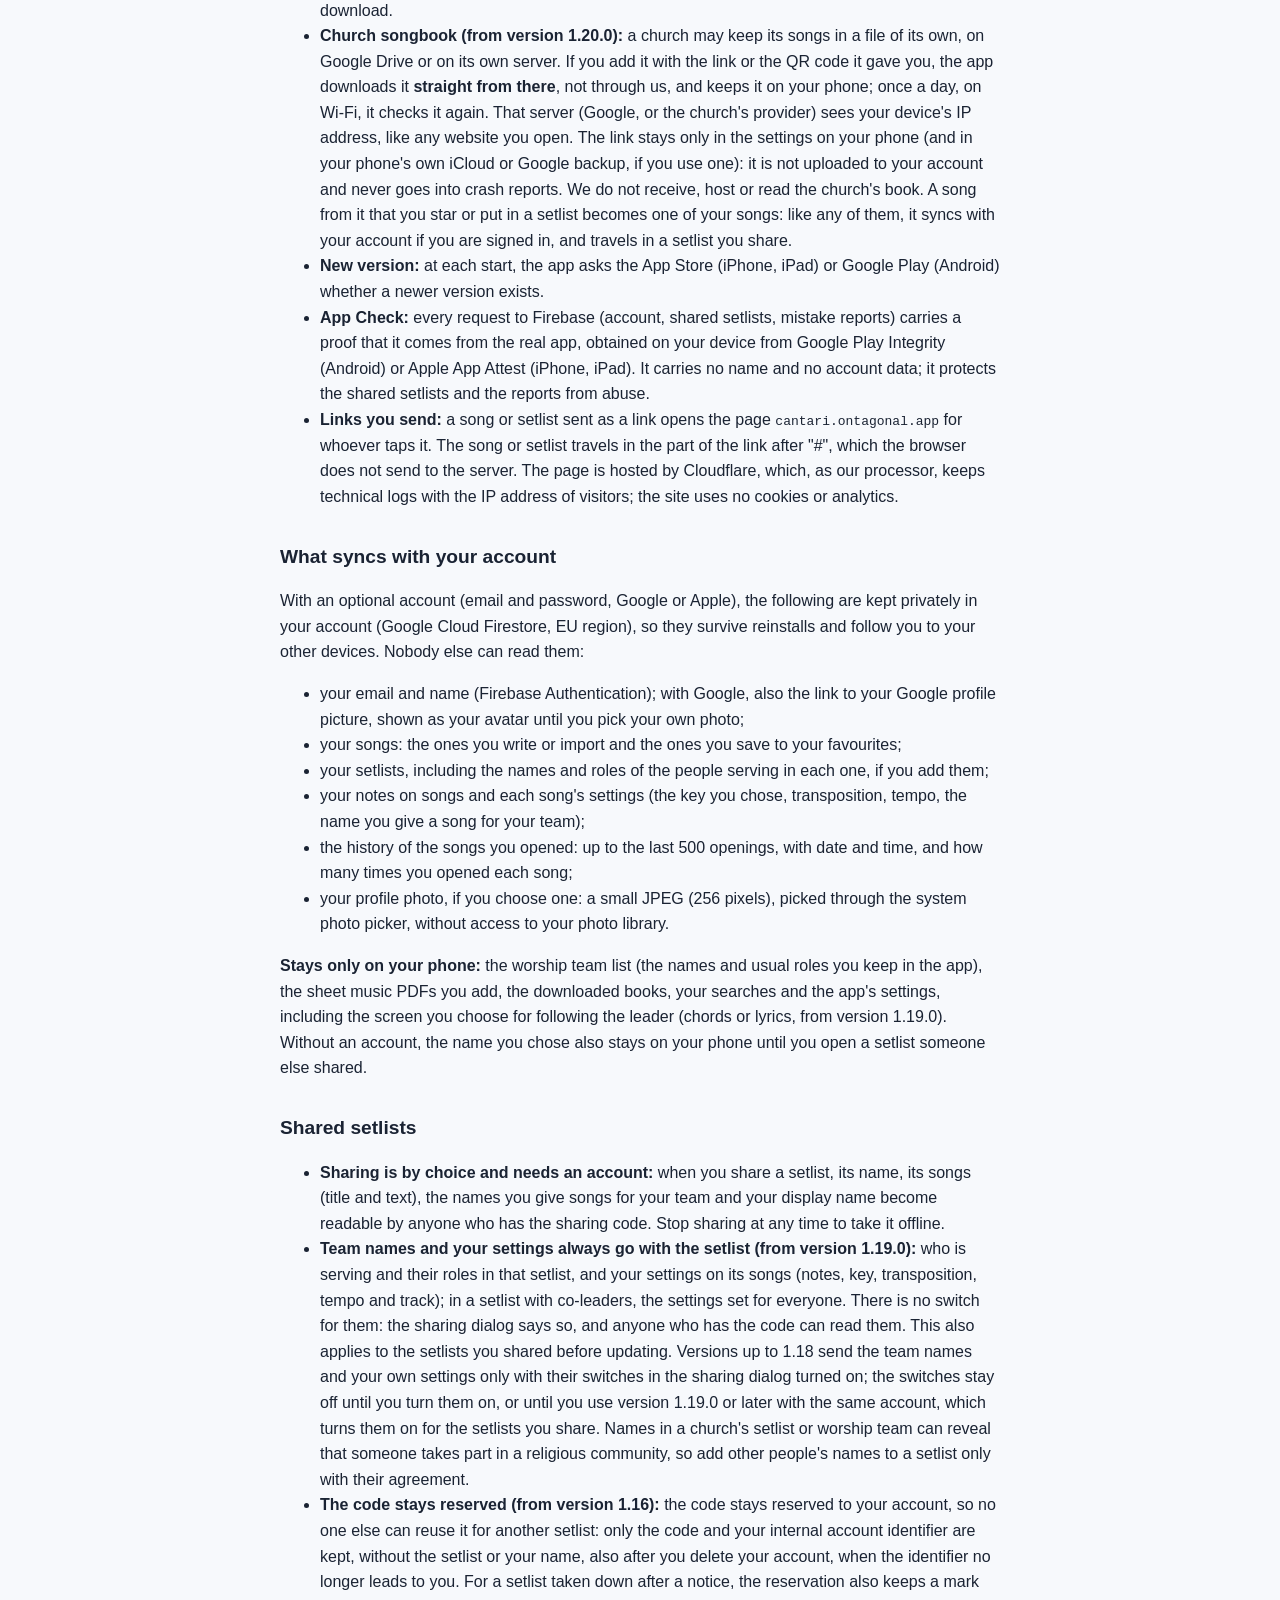
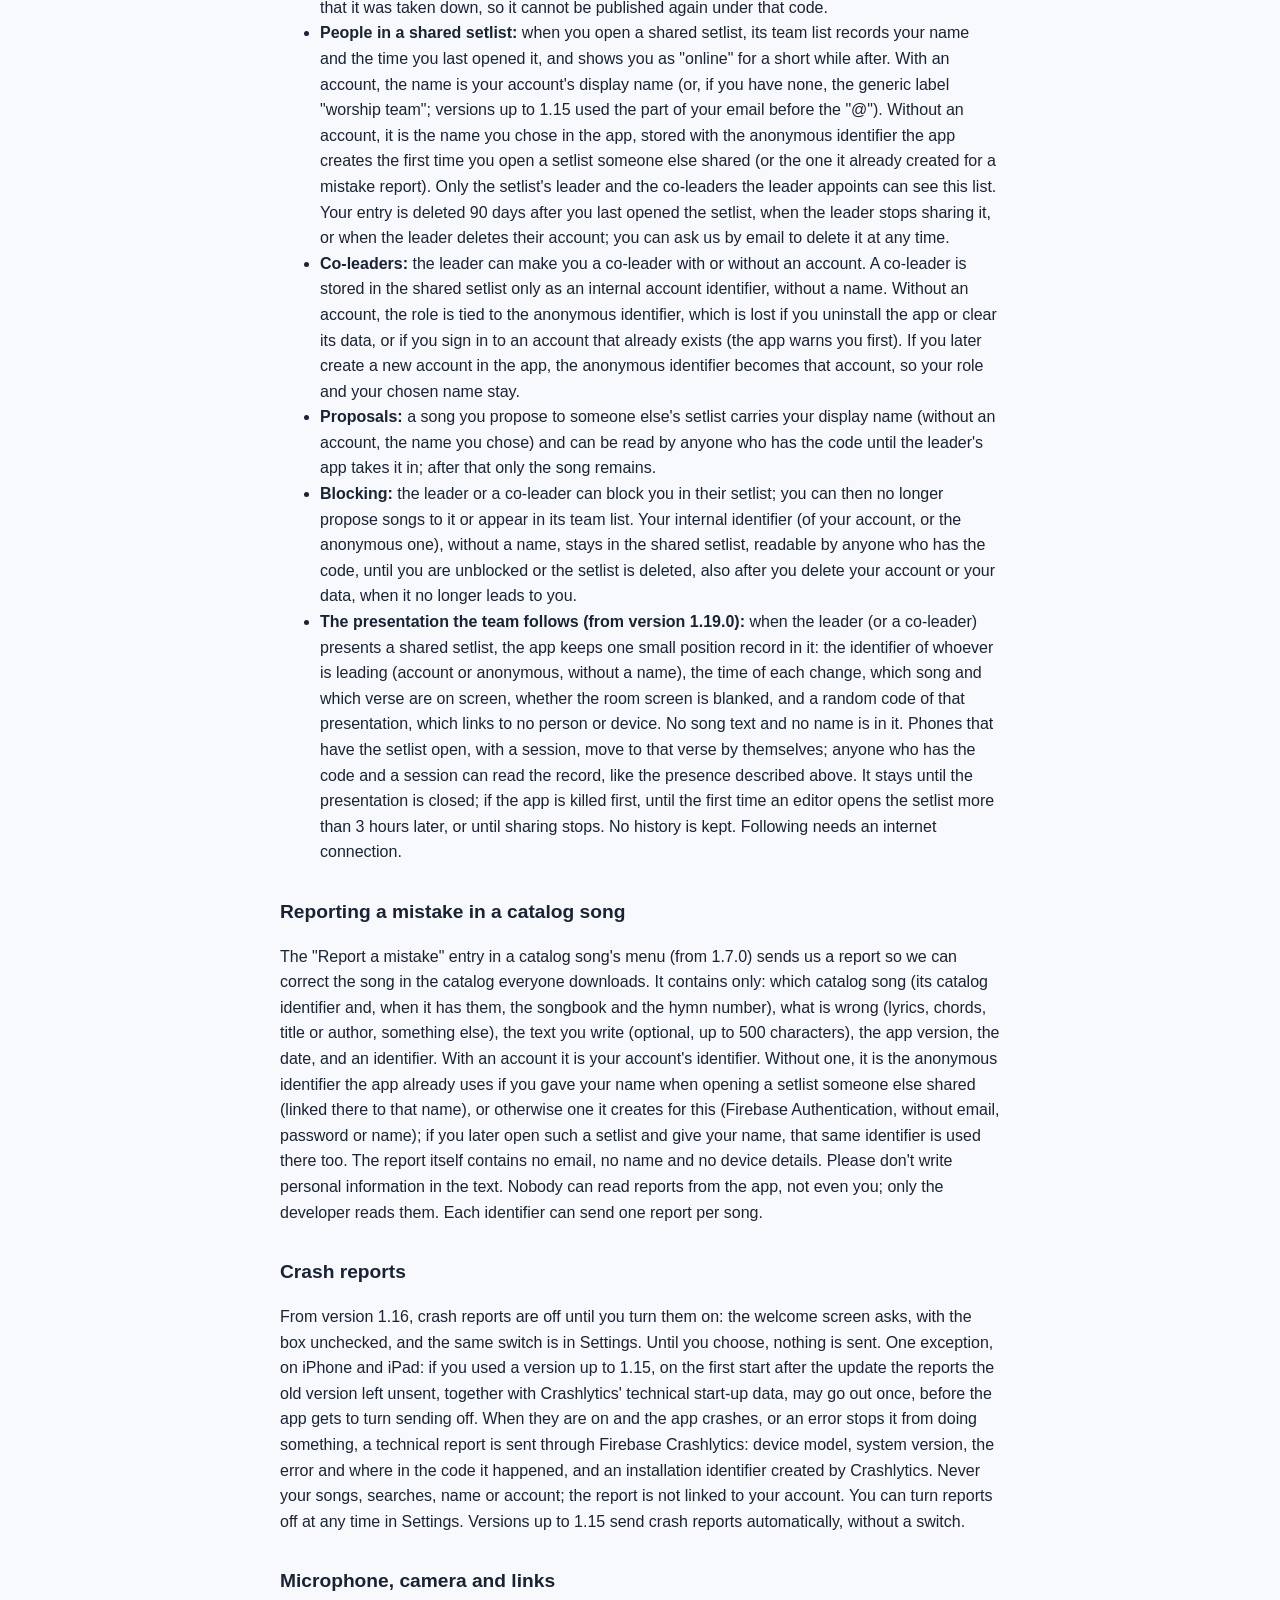
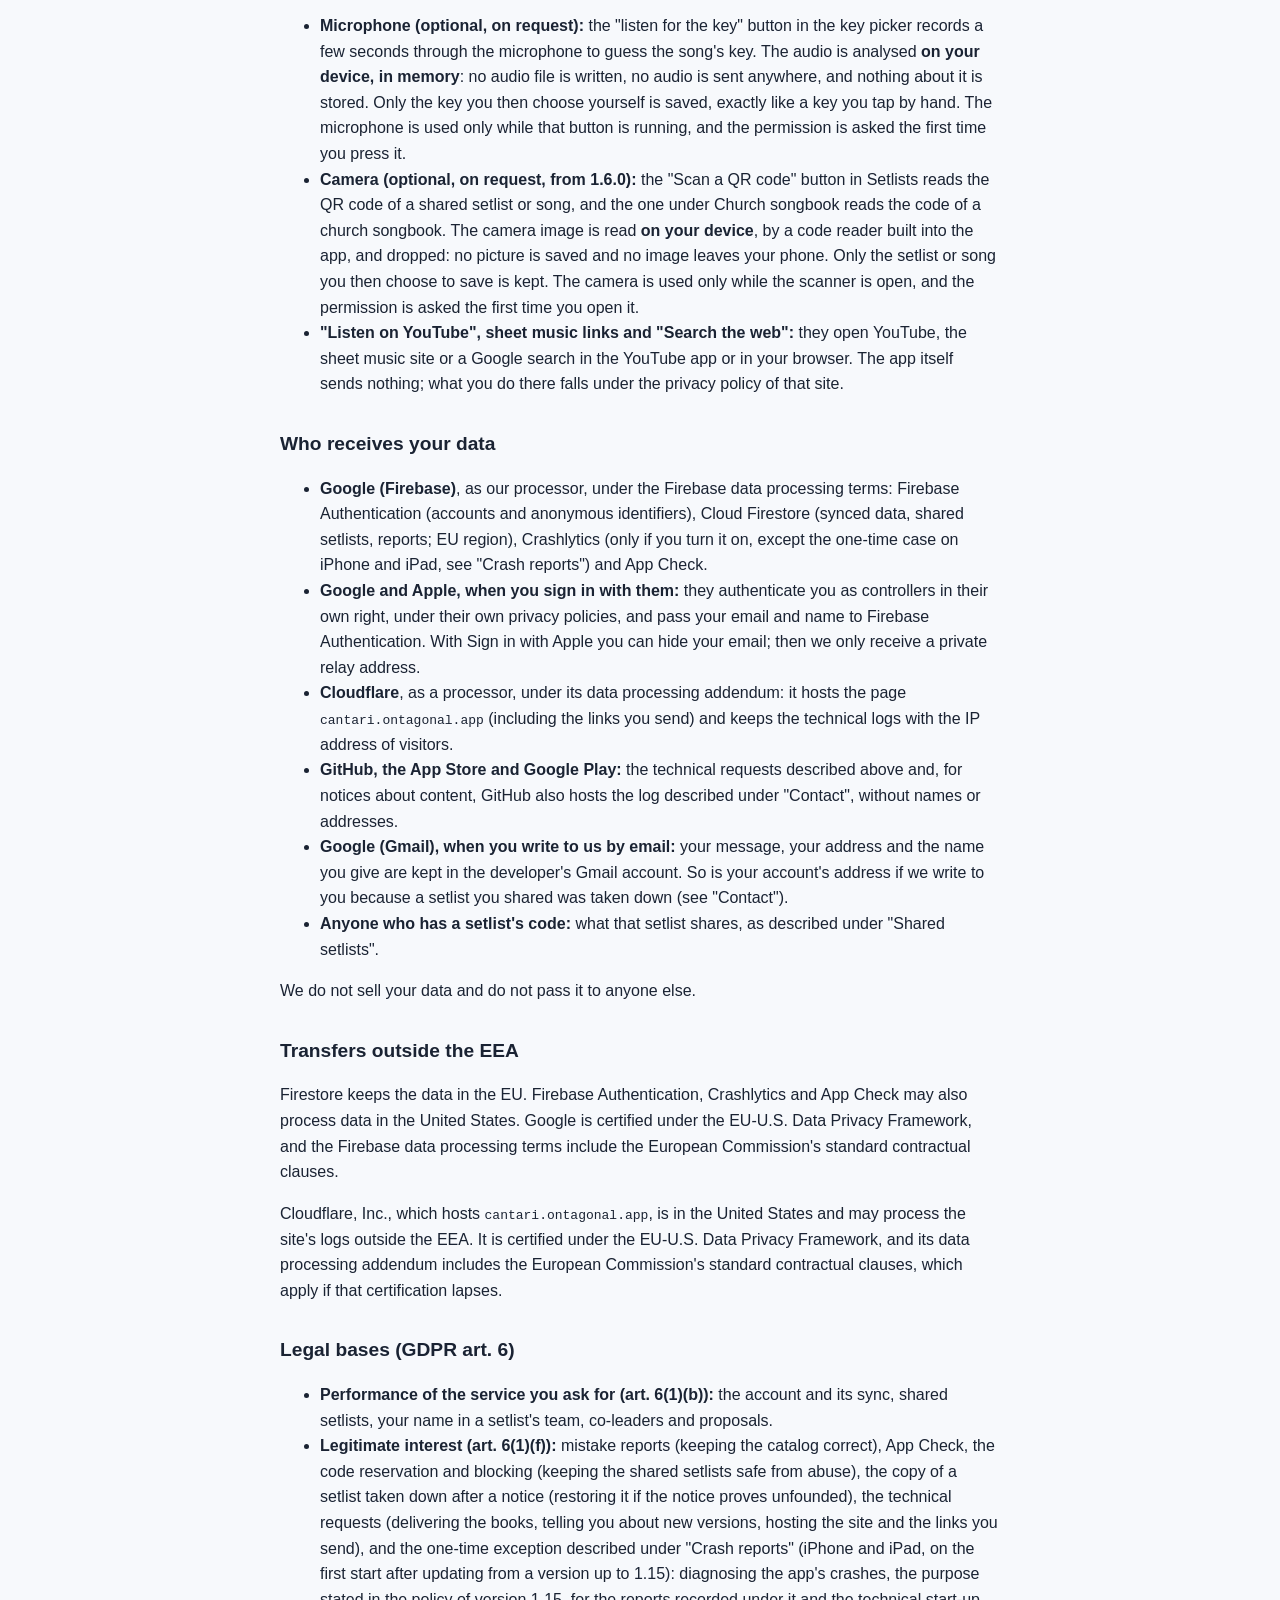
==== commit f6f465fb: "docs(politica): publicarea pentru 1.20.0 (cartea bisericii, citită de pe telefon de la locul ales de" ====
--- a/docs/index.html
+++ b/docs/index.html
@@ -35,7 +35,7 @@
 <p class="meta">
   Aplicația: <strong>Cântări de Laudă</strong> (Praise Songs), <code>com.worship.worship_book</code><br>
   Operator: Timotei Sorin Petre, persoană fizică · Contact: <a href="mailto:ontagonal@gmail.com">ontagonal@gmail.com</a><br>
-  Ultima actualizare: 2026-11-20 · <a href="#english">English version below</a>
+  Ultima actualizare: 2026-11-26 · <a href="#english">English version below</a>
 </p>
 
 <div class="card">
@@ -86,6 +86,17 @@
   o verificare reușită pe zi; una care pică se reia la următoarea deschidere sau revenire.
   Pe Wi-Fi descarcă singură versiunile noi. „Laudele Domnului” 2024 e chiar în aplicație
   și nu se descarcă.</li>
+  <li><strong>Cartea bisericii (din versiunea 1.20.0):</strong> o biserică își poate ține
+  cântările într-un fișier al ei, pe Google Drive sau pe serverul ei. Dacă îl adaugi cu
+  linkul sau codul QR primit de la ea, aplicația îl descarcă <strong>direct de
+  acolo</strong>, nu prin noi, și îl păstrează pe telefon; o dată pe zi, pe Wi-Fi, îl
+  verifică din nou. Serverul acela (Google sau furnizorul bisericii) vede adresa IP a
+  telefonului, ca orice site pe care îl deschizi. Linkul stă doar în reglajele de pe
+  telefon (și în copia de rezervă iCloud sau Google a telefonului, dacă o folosești): nu
+  urcă în cont și nu intră în rapoartele de eroare. Cartea bisericii nu ajunge la noi;
+  n-o găzduim și n-o citim. O cântare din ea pe care o pui la favorite sau într-un
+  program devine una dintre cântările tale: ca oricare, se sincronizează cu contul tău,
+  dacă ești conectat, și pleacă odată cu programul pe care îl partajezi.</li>
   <li><strong>Versiunea nouă:</strong> la fiecare pornire, aplicația întreabă App Store
   (iPhone, iPad) sau Google Play (Android) dacă există o versiune mai nouă.</li>
   <li><strong>App Check:</strong> fiecare cerere către Firebase (contul, programele
@@ -225,7 +236,8 @@
   Microfonul e folosit doar cât rulează acel buton, iar permisiunea se cere prima dată
   când îl apeși.</li>
   <li><strong>Camera (opțională, la cerere, din 1.6.0):</strong> butonul „Scanează codul
-  QR” din Programe citește codul QR al unui program sau al unei cântări primite. Imaginea
+  QR” din Programe citește codul QR al unui program sau al unei cântări primite, iar cel
+  din Cartea bisericii, codul cărții unei biserici. Imaginea
   camerei e citită <strong>pe dispozitivul tău</strong>, de un cititor de coduri inclus în
   aplicație, și aruncată: nu se salvează nicio poză și nicio imagine nu pleacă de pe
   telefon. Se păstrează doar programul sau cântarea pe care alegi apoi să le salvezi.
@@ -466,7 +478,7 @@
 <p class="meta">
   App: <strong>Praise Songs</strong> (Cântări de Laudă), <code>com.worship.worship_book</code><br>
   Controller: Timotei Sorin Petre, natural person · Contact: <a href="mailto:ontagonal@gmail.com">ontagonal@gmail.com</a><br>
-  Last updated: 2026-11-20
+  Last updated: 2026-11-26
 </p>
 
 <div class="card">
@@ -516,6 +528,17 @@
   check a day; a failed one is retried the next time you open or return to the app. On
   Wi-Fi it downloads the new versions by itself. "Laudele Domnului" 2024 is inside the app
   and needs no download.</li>
+  <li><strong>Church songbook (from version 1.20.0):</strong> a church may keep its songs in
+  a file of its own, on Google Drive or on its own server. If you add it with the link
+  or the QR code it gave you, the app downloads it <strong>straight from there</strong>,
+  not through us, and keeps it on your phone; once a day, on Wi-Fi, it checks it again.
+  That server (Google, or the church's provider) sees your device's IP address, like any
+  website you open. The link stays only in the settings on your phone (and in your
+  phone's own iCloud or Google backup, if you use one): it is not uploaded to your
+  account and never goes into crash reports. We do not receive, host or read the
+  church's book. A song from it that you star or put in a setlist becomes one of your
+  songs: like any of them, it syncs with your account if you are signed in, and travels
+  in a setlist you share.</li>
   <li><strong>New version:</strong> at each start, the app asks the App Store (iPhone,
   iPad) or Google Play (Android) whether a newer version exists.</li>
   <li><strong>App Check:</strong> every request to Firebase (account, shared setlists,
@@ -656,7 +679,8 @@
   microphone is used only while that button is running, and the permission is asked the
   first time you press it.</li>
   <li><strong>Camera (optional, on request, from 1.6.0):</strong> the "Scan a QR code"
-  button in Setlists reads the QR code of a shared setlist or song. The camera image is
+  button in Setlists reads the QR code of a shared setlist or song, and the one under
+  Church songbook reads the code of a church songbook. The camera image is
   read <strong>on your device</strong>, by a code reader built into the app, and dropped:
   no picture is saved and no image leaves your phone. Only the setlist or song you then
   choose to save is kept. The camera is used only while the scanner is open, and the
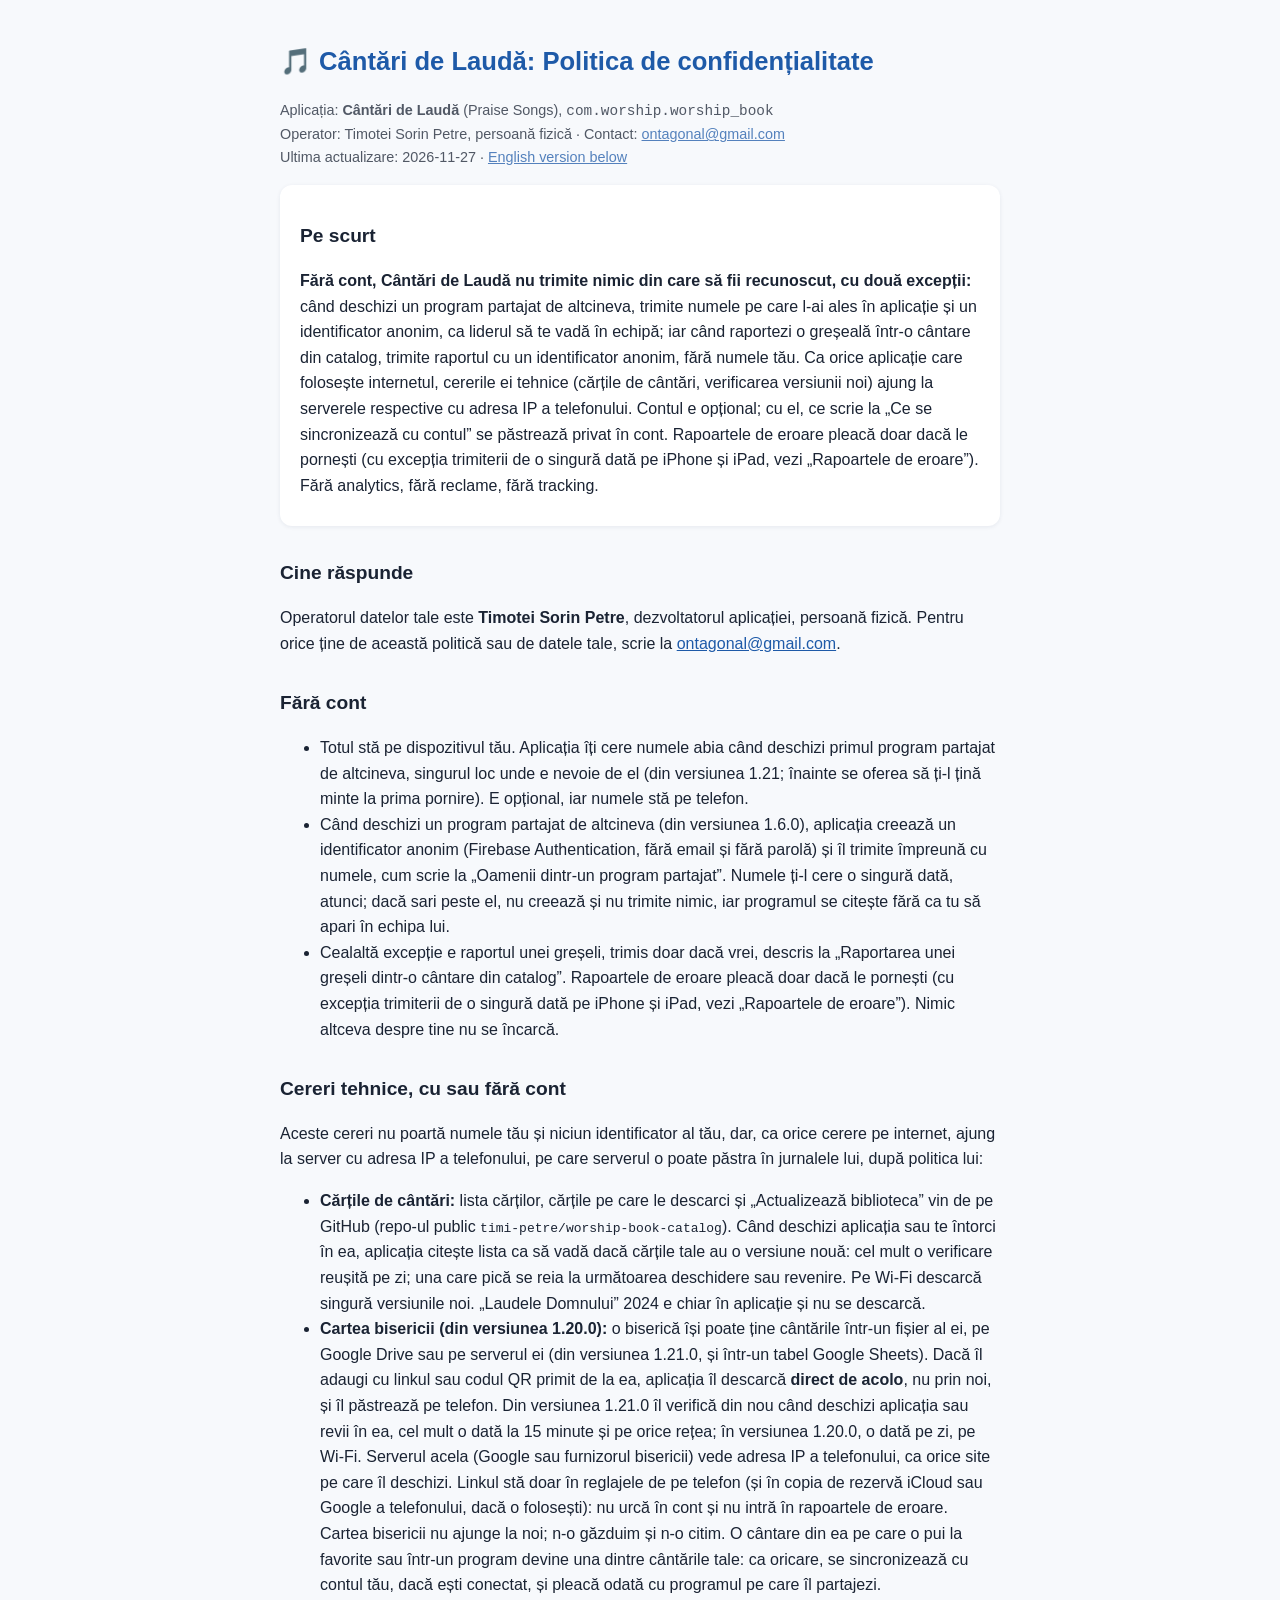
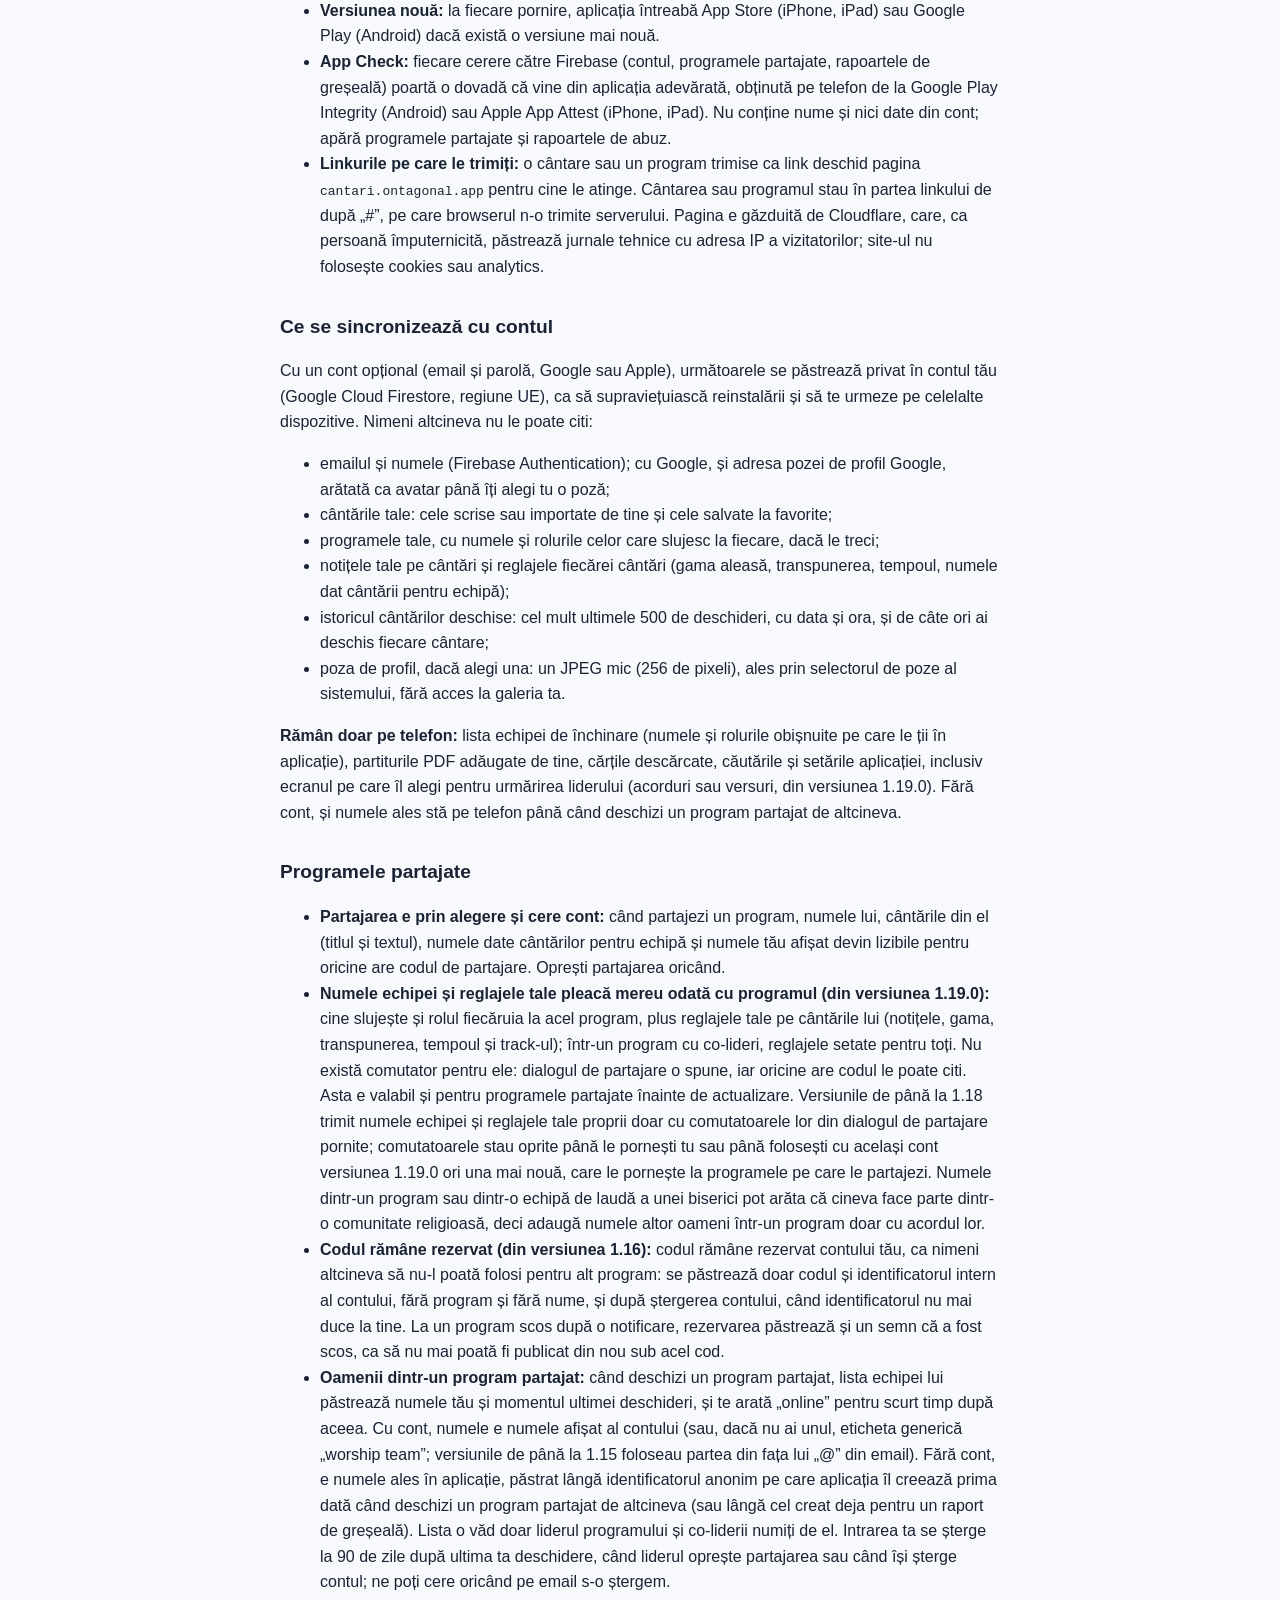
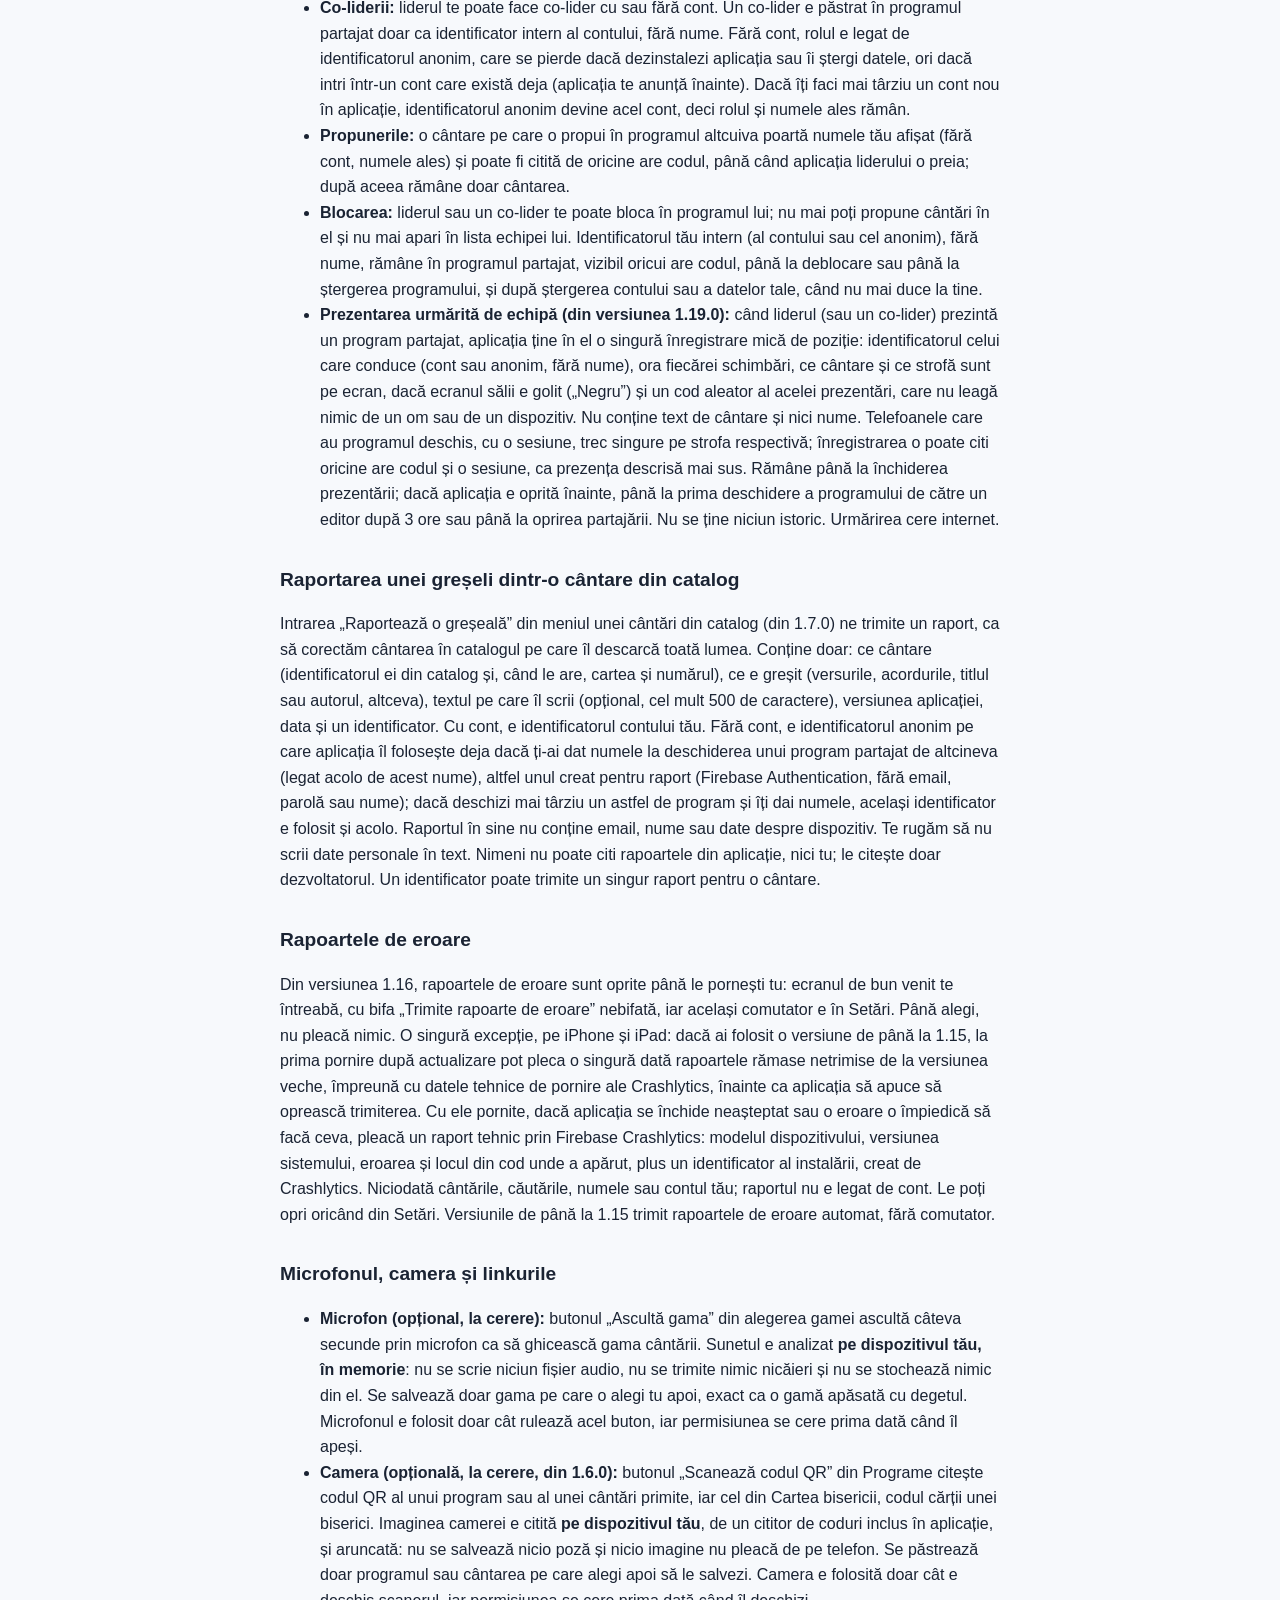
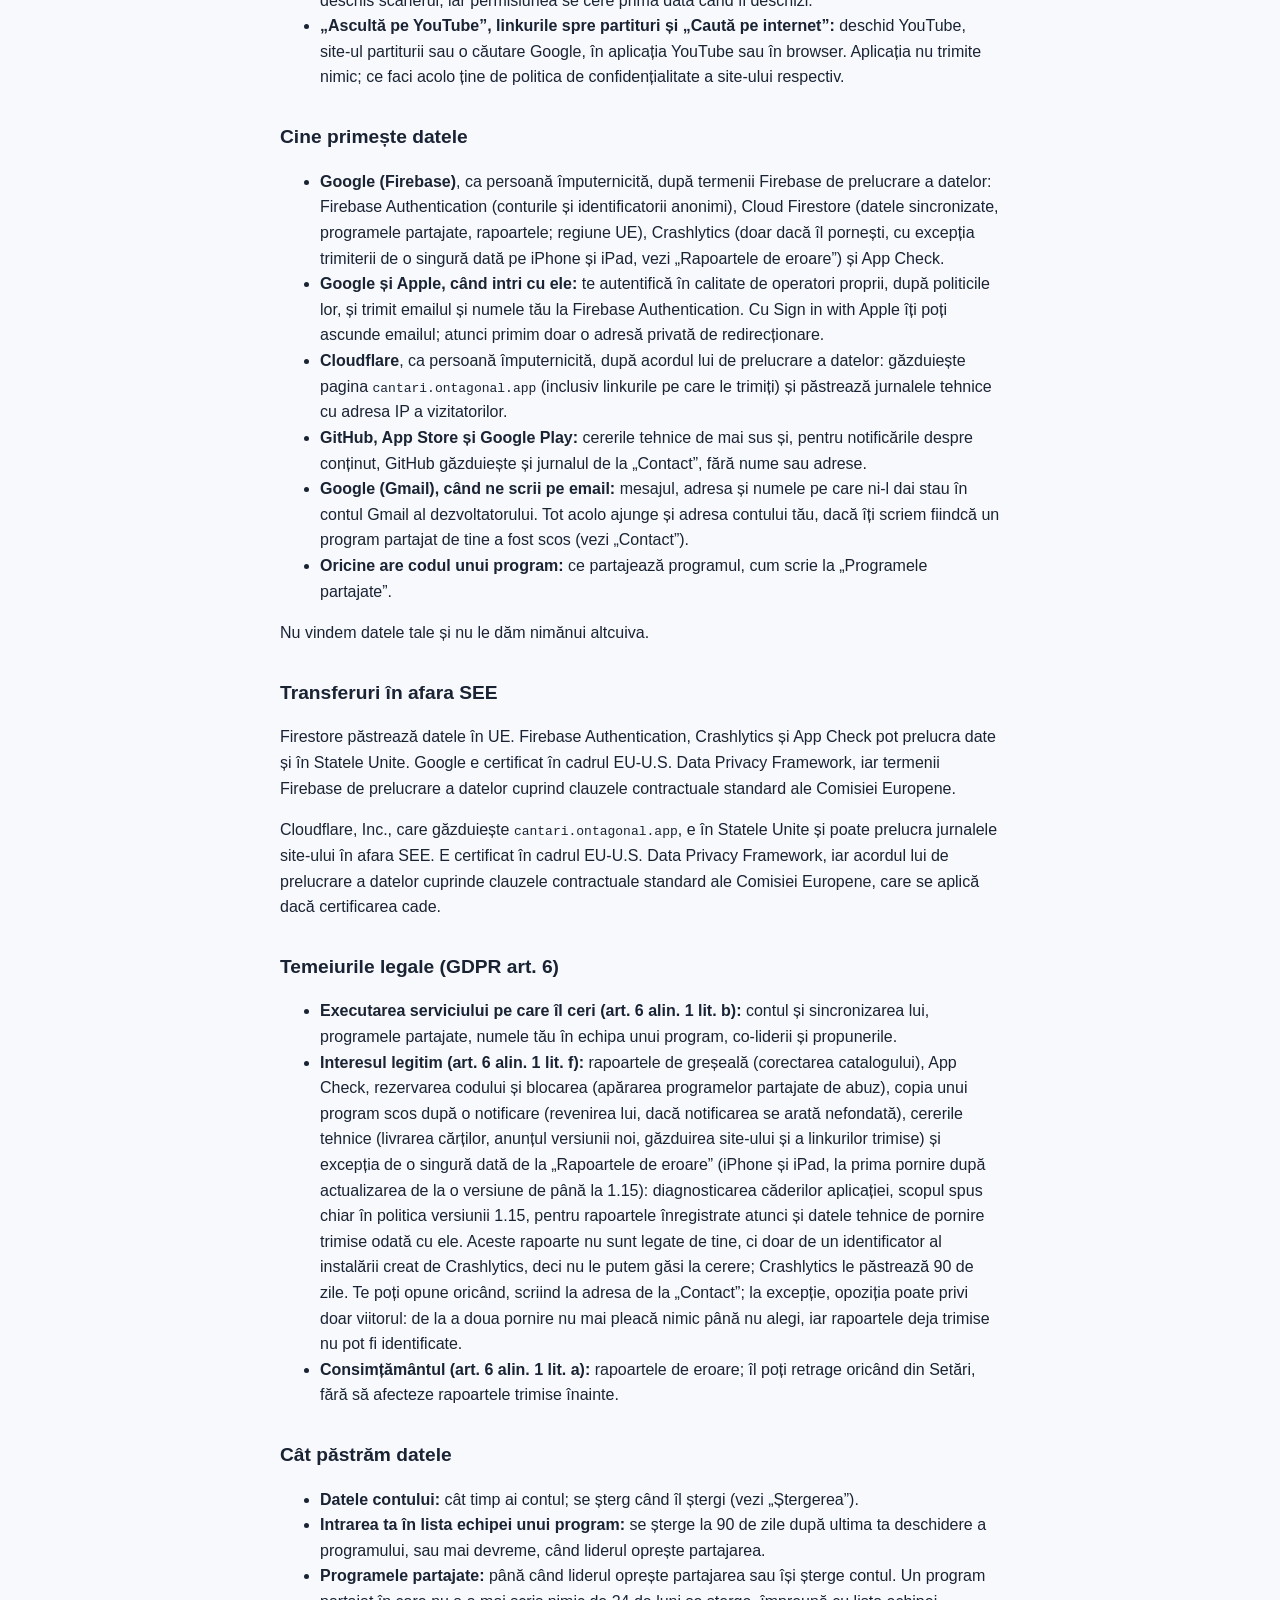
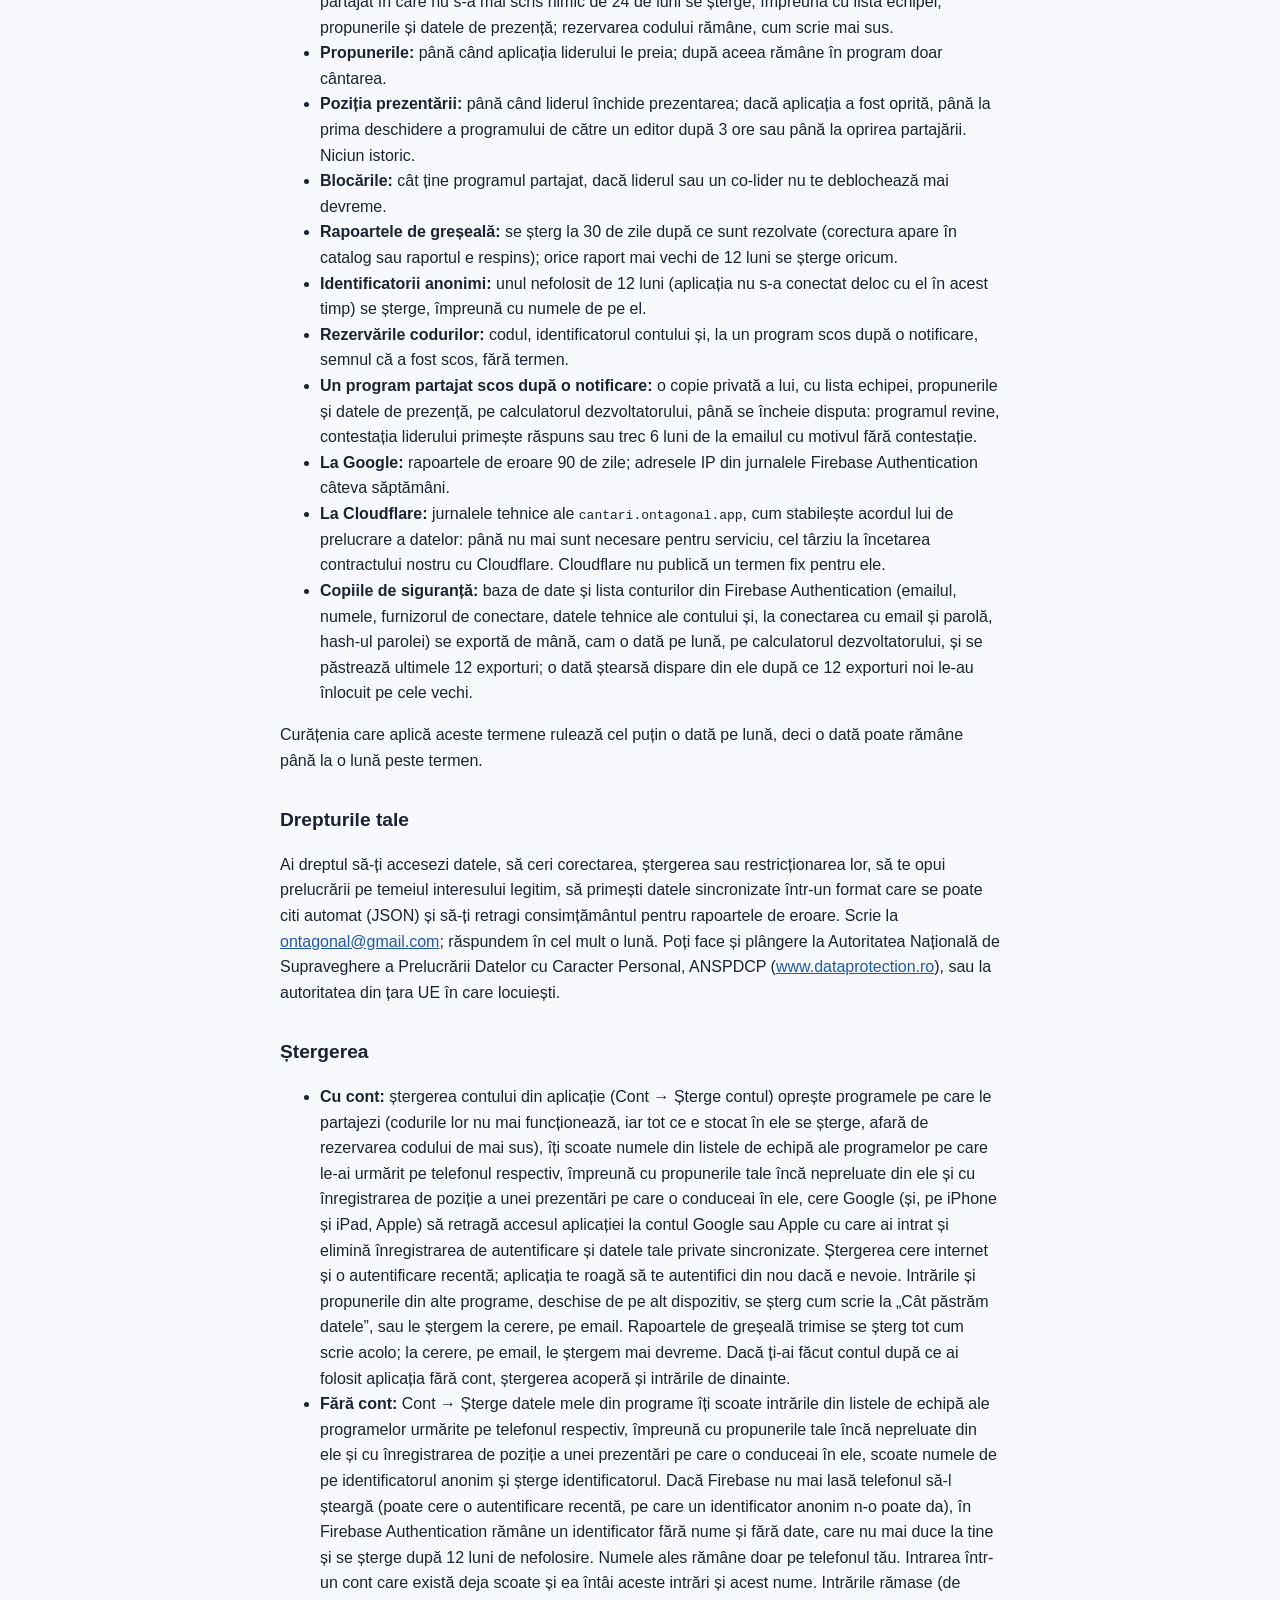
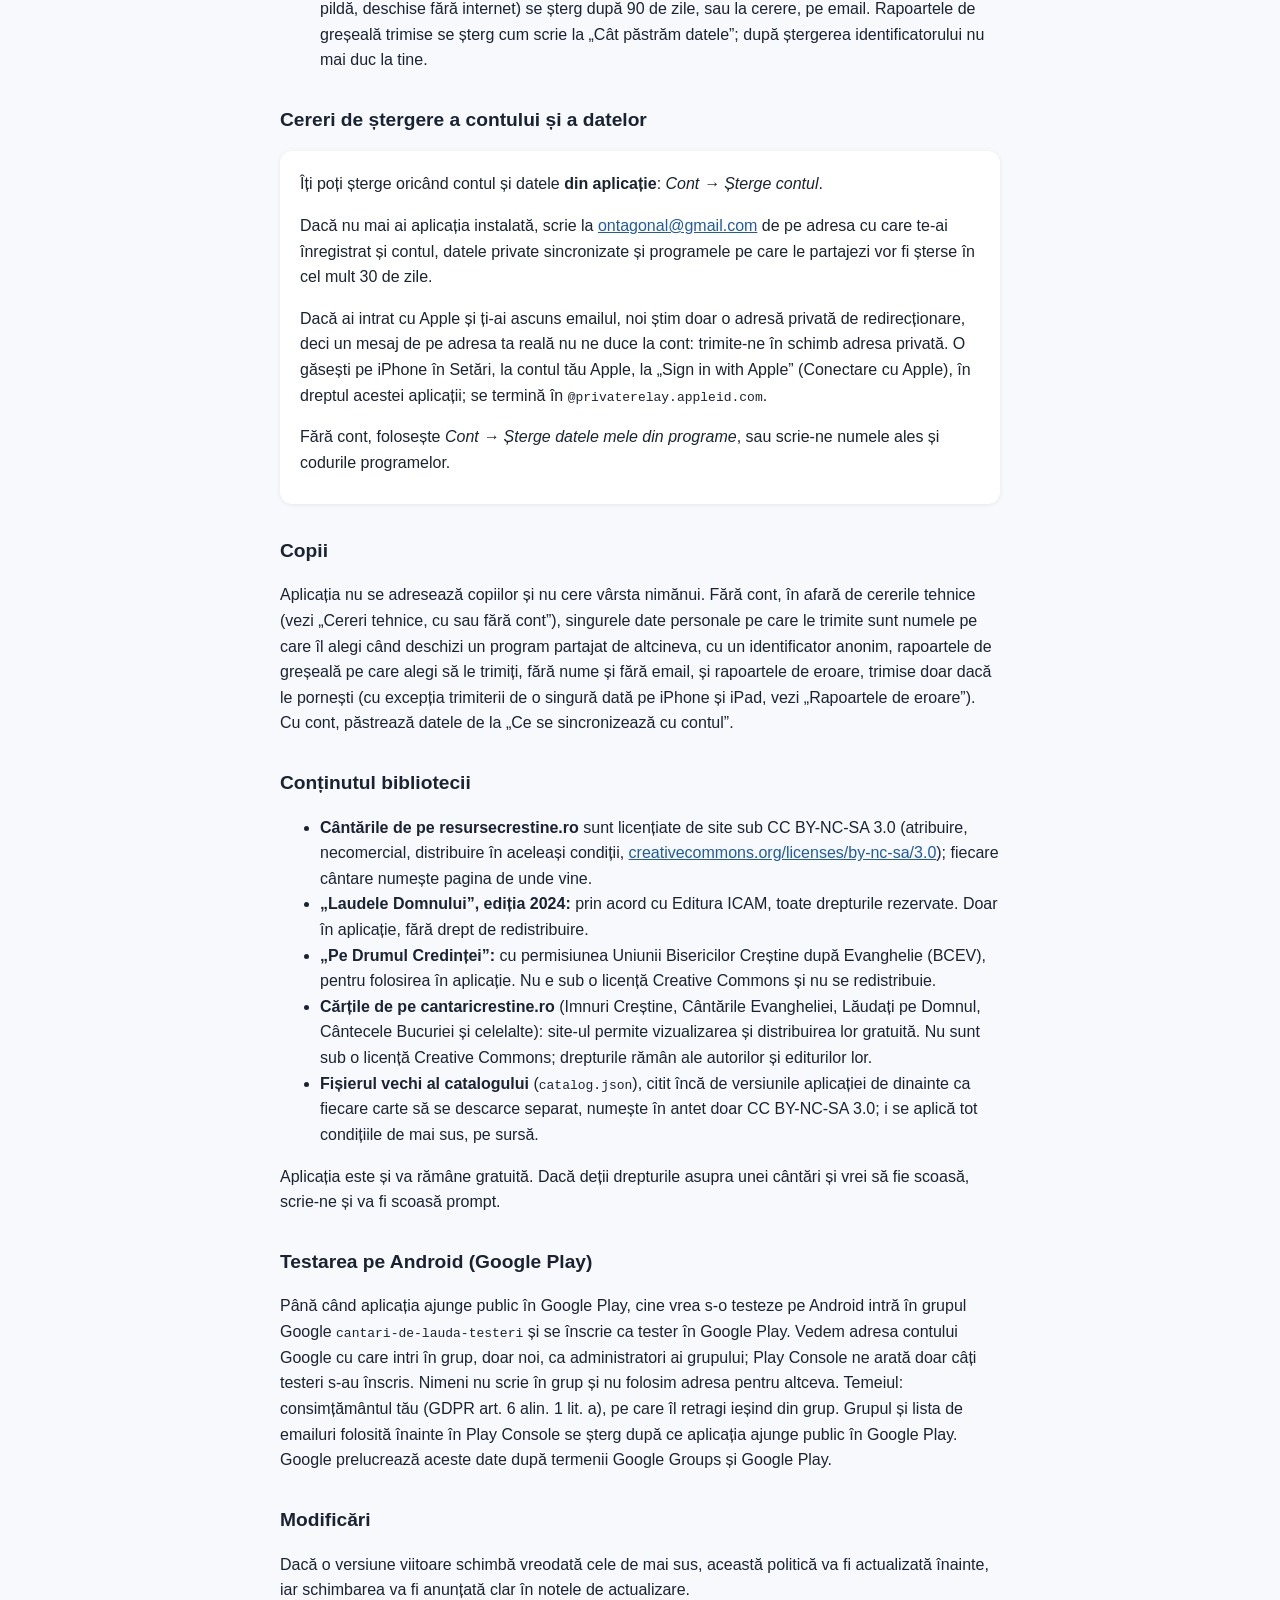
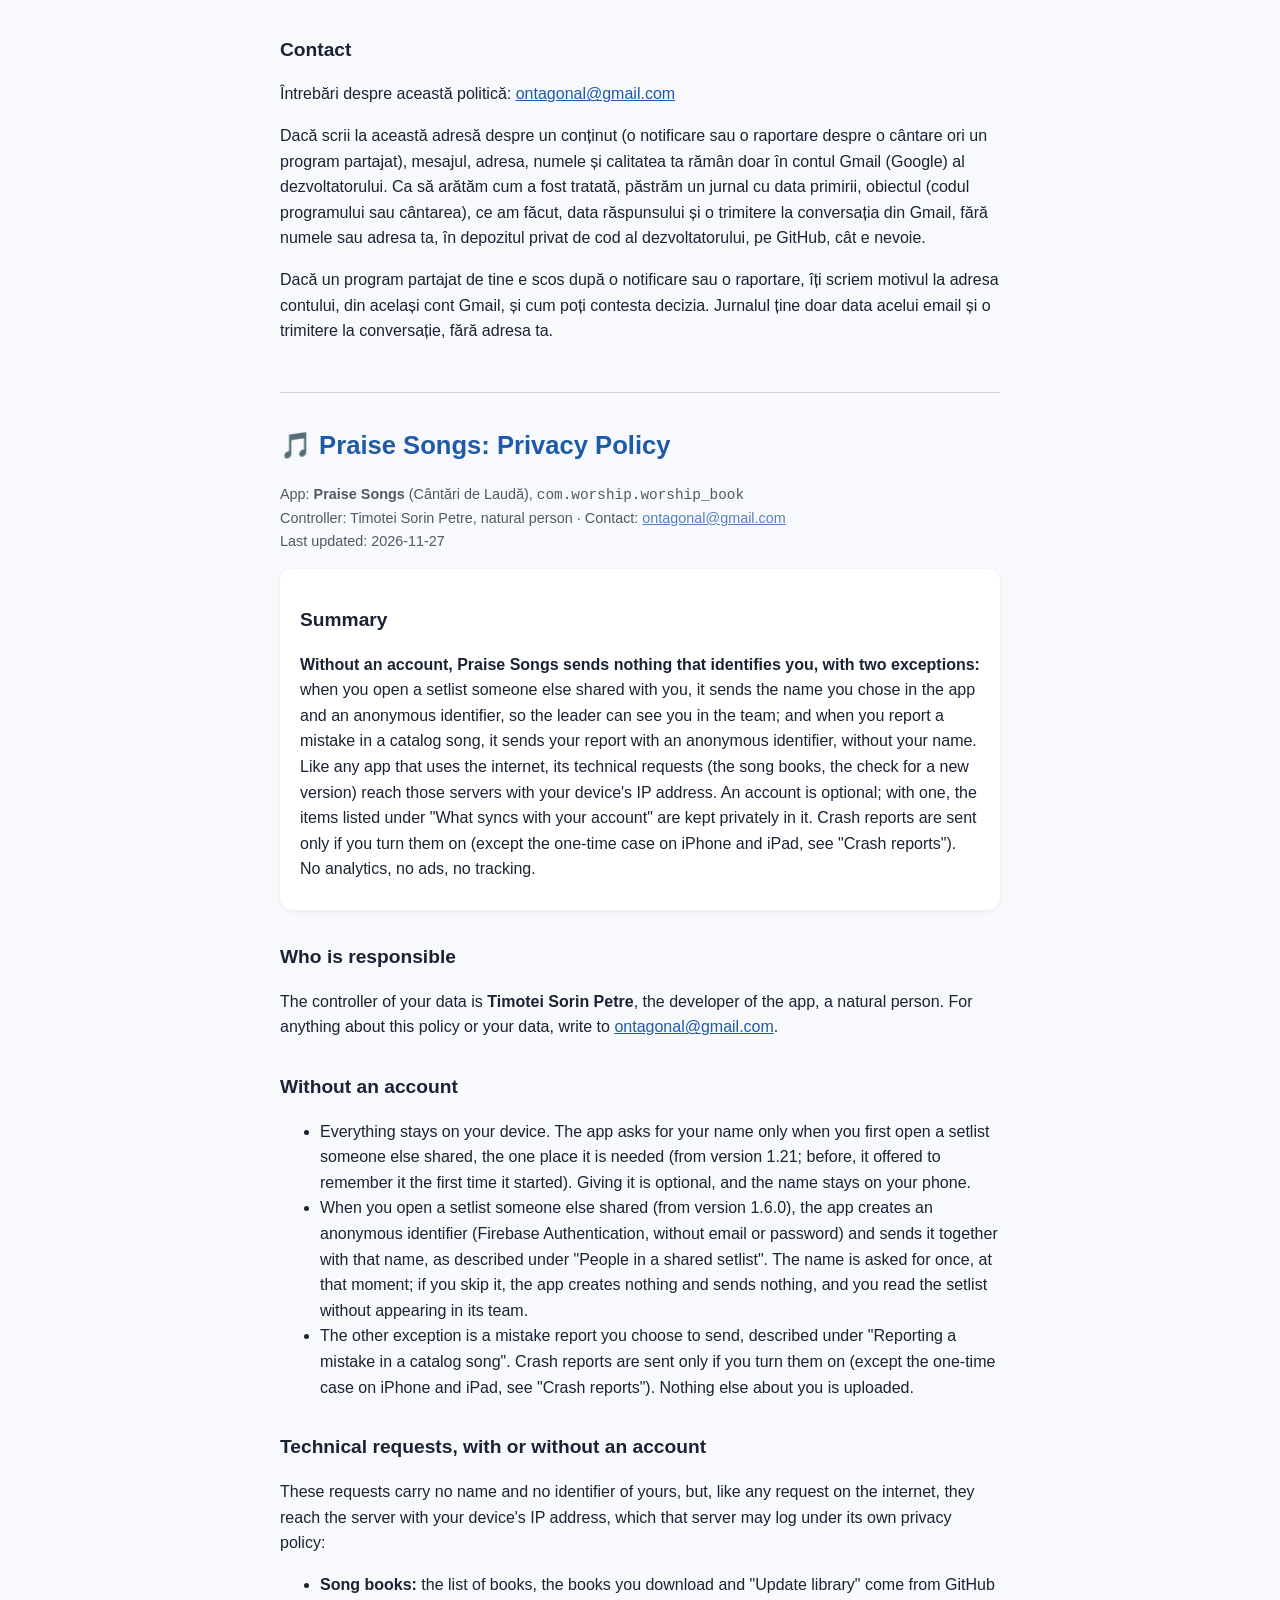
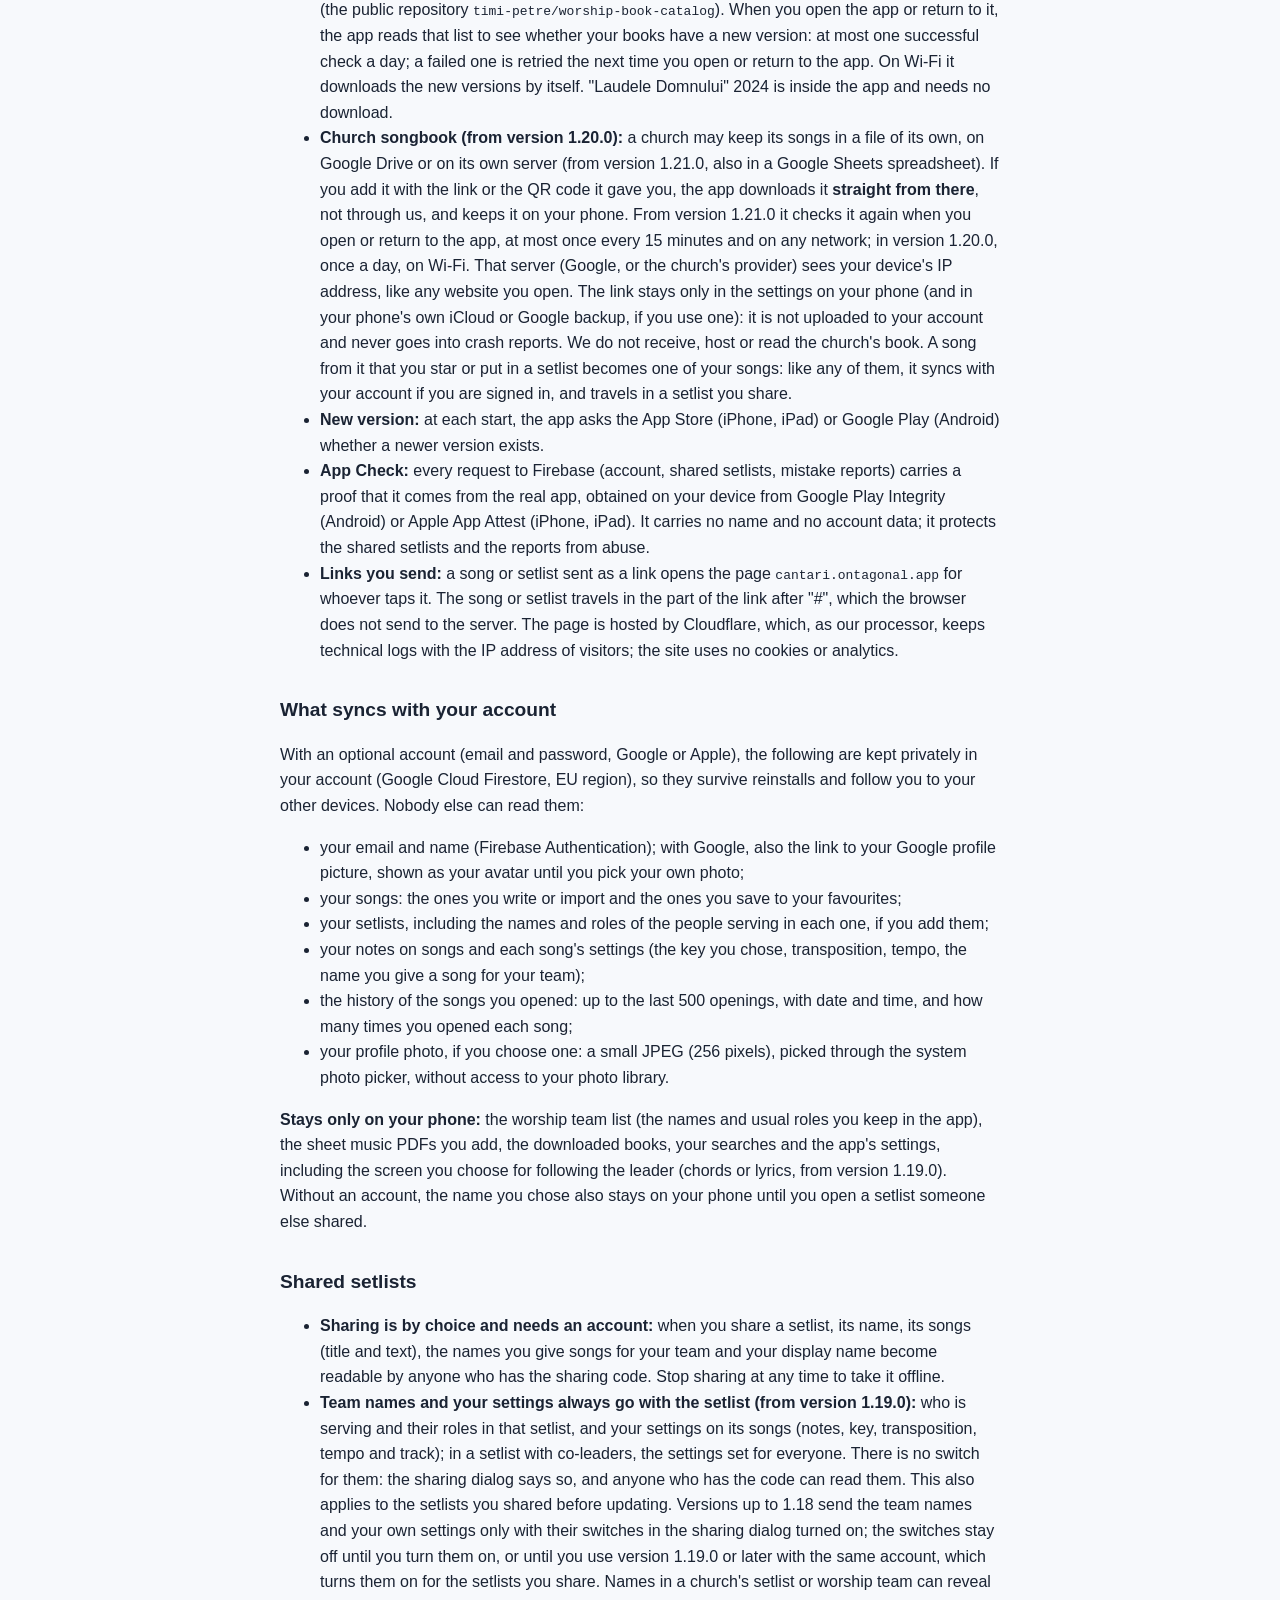
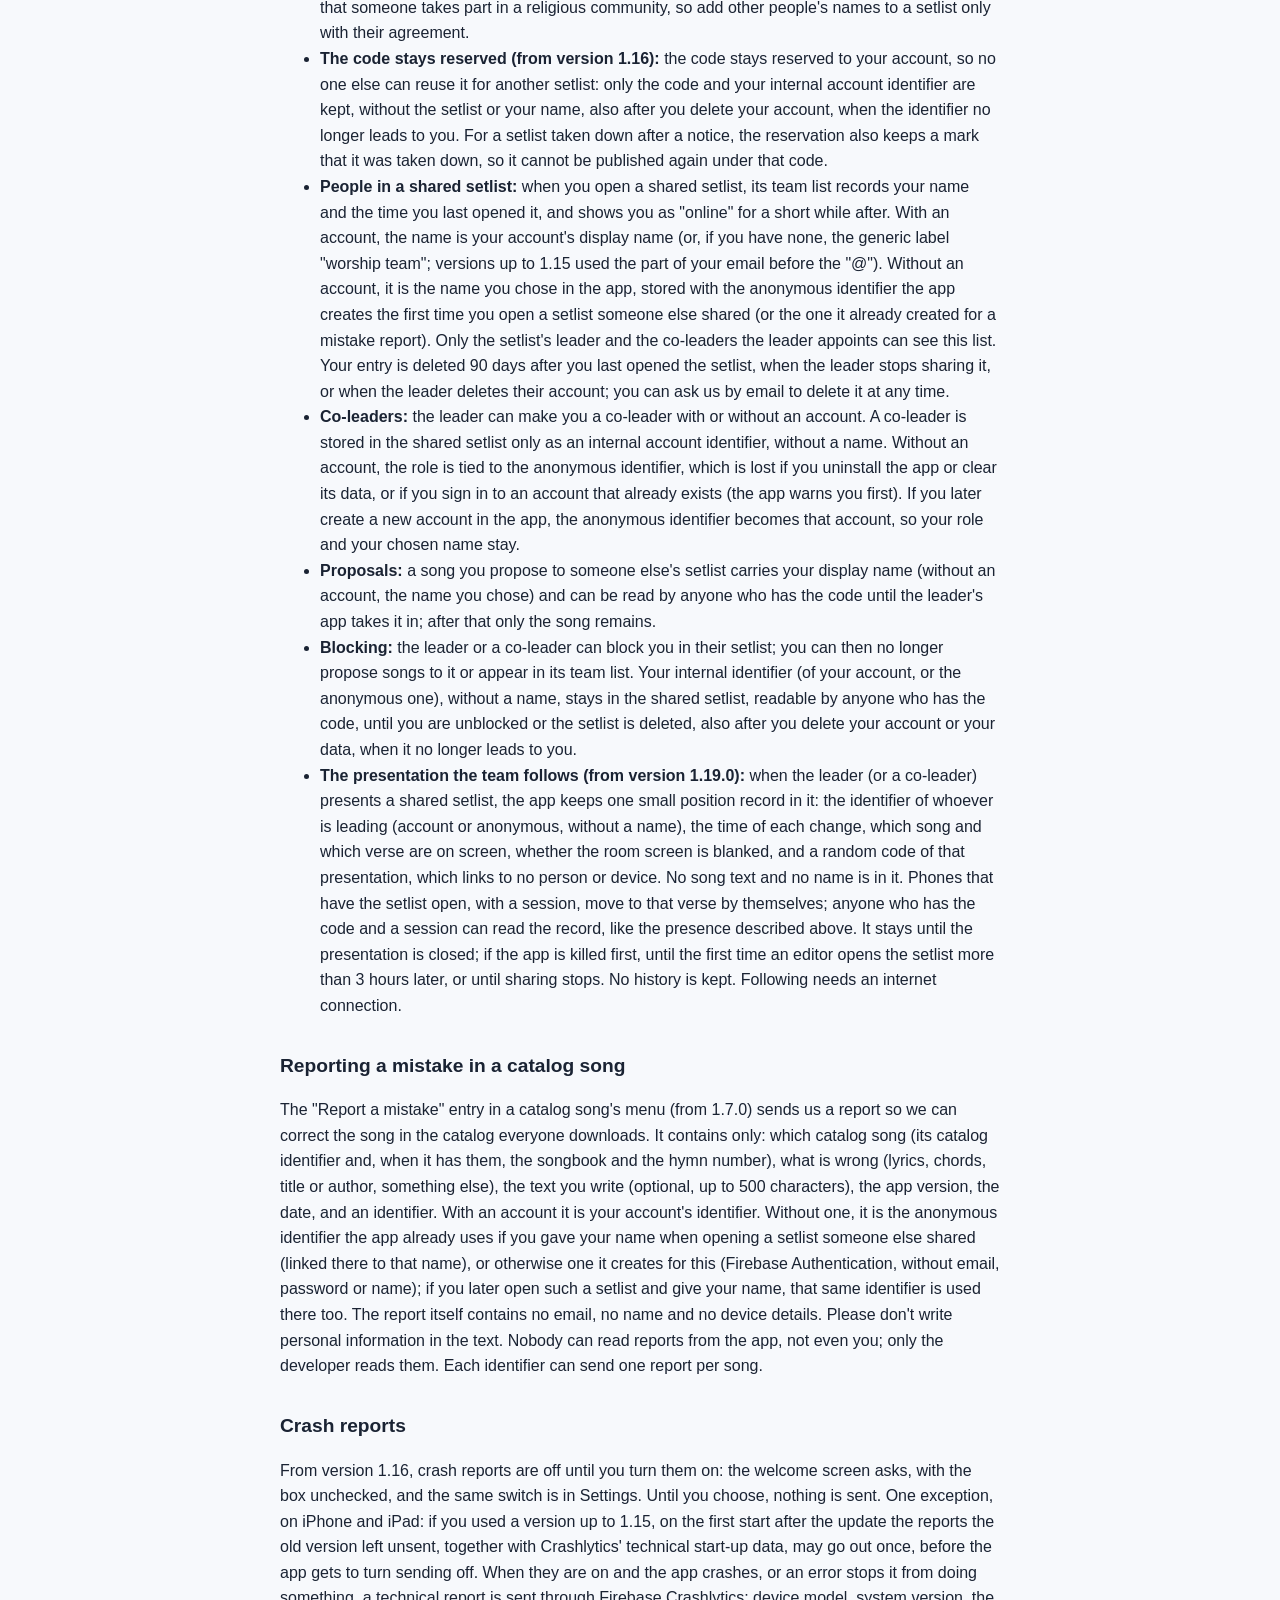
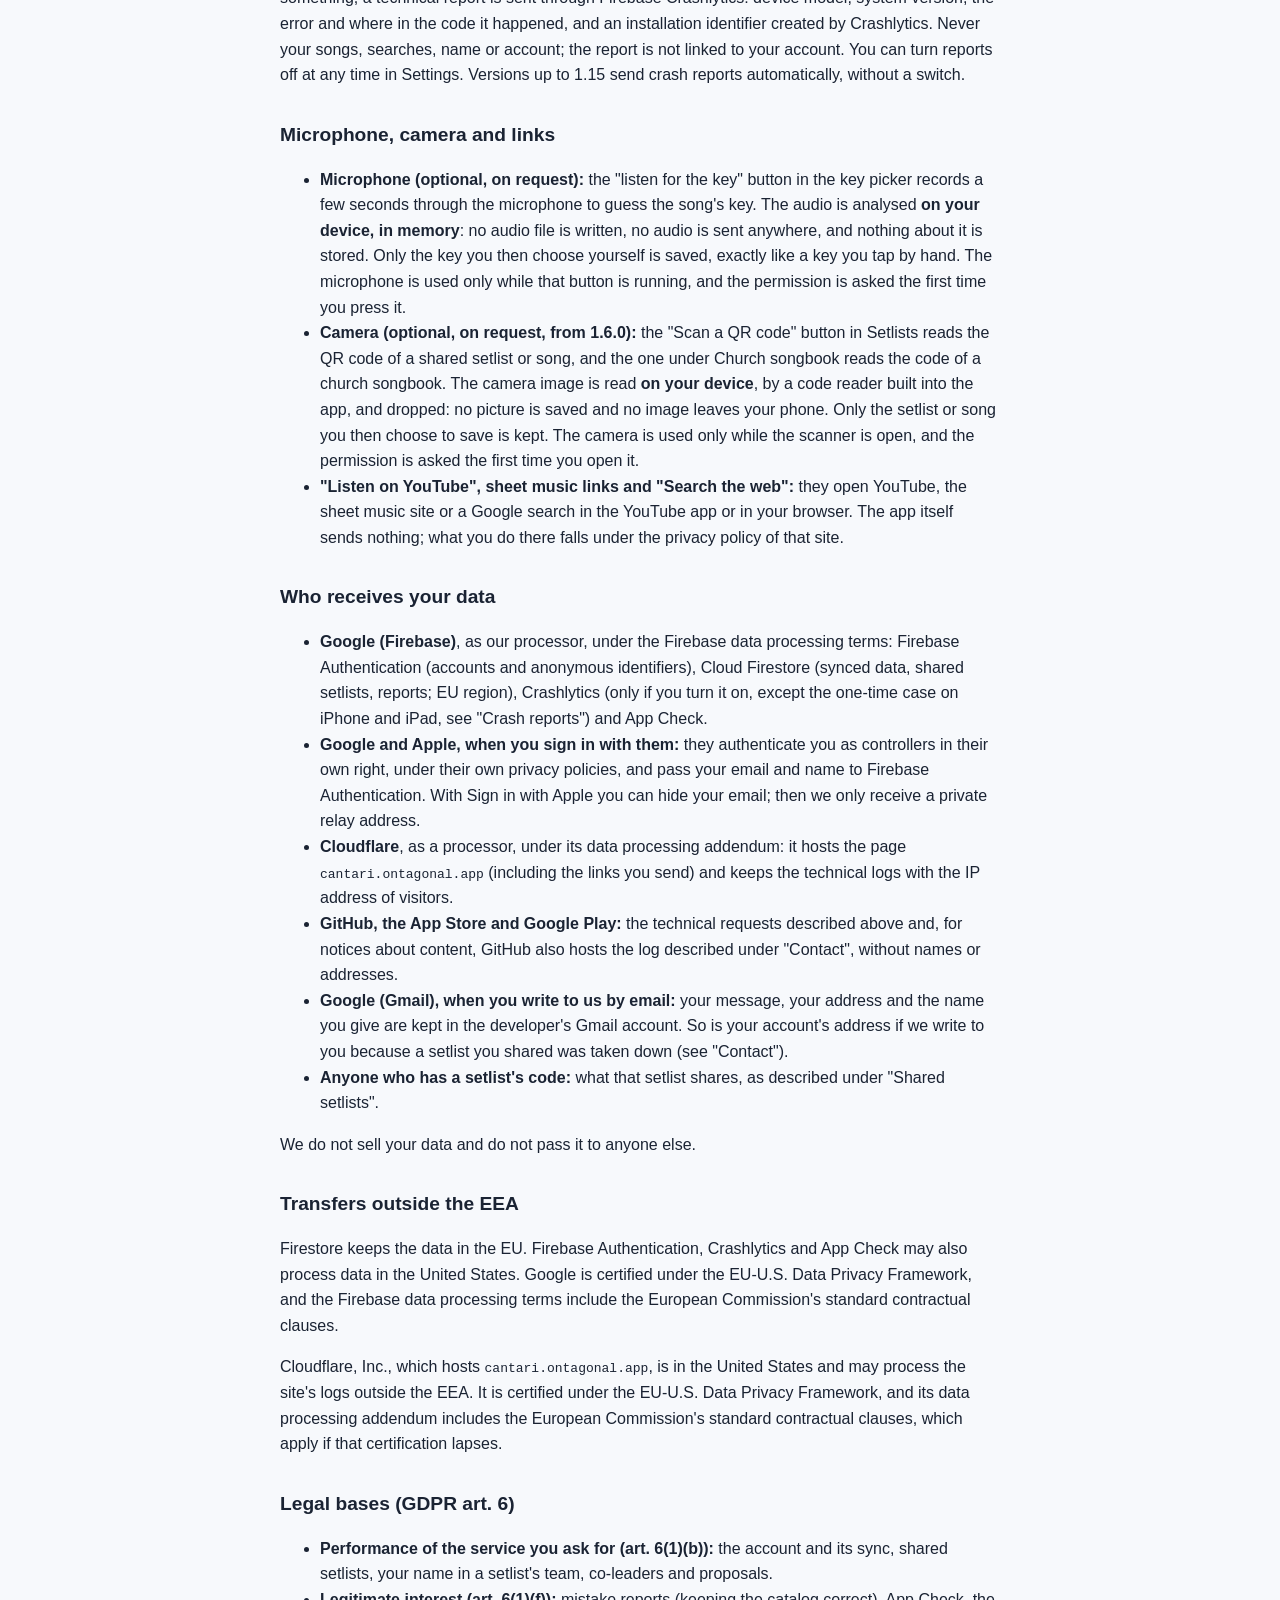
==== commit dac872a3: "docs(politica): publicarea pentru 1.21.0 (numele cerut la primul program partajat, cartea bisericii " ====
--- a/docs/index.html
+++ b/docs/index.html
@@ -35,7 +35,7 @@
 <p class="meta">
   Aplicația: <strong>Cântări de Laudă</strong> (Praise Songs), <code>com.worship.worship_book</code><br>
   Operator: Timotei Sorin Petre, persoană fizică · Contact: <a href="mailto:ontagonal@gmail.com">ontagonal@gmail.com</a><br>
-  Ultima actualizare: 2026-11-26 · <a href="#english">English version below</a>
+  Ultima actualizare: 2026-11-27 · <a href="#english">English version below</a>
 </p>
 
 <div class="card">
@@ -60,14 +60,15 @@
 
 <h2>Fără cont</h2>
 <ul>
-  <li>Totul stă pe dispozitivul tău. La prima pornire aplicația se oferă să-ți țină minte
-  numele; e opțional, iar numele stă pe telefon.</li>
+  <li>Totul stă pe dispozitivul tău. Aplicația îți cere numele abia când deschizi primul
+  program partajat de altcineva, singurul loc unde e nevoie de el (din versiunea 1.21;
+  înainte se oferea să ți-l țină minte la prima pornire). E opțional, iar numele stă pe
+  telefon.</li>
   <li>Când deschizi un program partajat de altcineva (din versiunea 1.6.0), aplicația
   creează un identificator anonim (Firebase Authentication, fără email și fără parolă) și
-  îl trimite împreună cu numele, cum scrie la „Oamenii dintr-un program partajat”. Dacă ai
-  sărit peste nume, aplicația ți-l cere o singură dată, atunci; dacă sari și acolo, nu
-  creează și nu trimite nimic, iar programul se citește fără ca tu să apari în echipa
-  lui.</li>
+  îl trimite împreună cu numele, cum scrie la „Oamenii dintr-un program partajat”. Numele
+  ți-l cere o singură dată, atunci; dacă sari peste el, nu creează și nu trimite nimic, iar
+  programul se citește fără ca tu să apari în echipa lui.</li>
   <li>Cealaltă excepție e raportul unei greșeli, trimis doar dacă vrei, descris la
   „Raportarea unei greșeli dintr-o cântare din catalog”. Rapoartele de eroare pleacă doar
   dacă le pornești (cu excepția trimiterii de o singură dată pe iPhone și iPad, vezi
@@ -87,10 +88,12 @@
   Pe Wi-Fi descarcă singură versiunile noi. „Laudele Domnului” 2024 e chiar în aplicație
   și nu se descarcă.</li>
   <li><strong>Cartea bisericii (din versiunea 1.20.0):</strong> o biserică își poate ține
-  cântările într-un fișier al ei, pe Google Drive sau pe serverul ei. Dacă îl adaugi cu
-  linkul sau codul QR primit de la ea, aplicația îl descarcă <strong>direct de
-  acolo</strong>, nu prin noi, și îl păstrează pe telefon; o dată pe zi, pe Wi-Fi, îl
-  verifică din nou. Serverul acela (Google sau furnizorul bisericii) vede adresa IP a
+  cântările într-un fișier al ei, pe Google Drive sau pe serverul ei (din versiunea
+  1.21.0, și într-un tabel Google Sheets). Dacă îl adaugi cu linkul sau codul QR primit de
+  la ea, aplicația îl descarcă <strong>direct de acolo</strong>, nu prin noi, și îl
+  păstrează pe telefon. Din versiunea 1.21.0 îl verifică din nou când deschizi aplicația
+  sau revii în ea, cel mult o dată la 15 minute și pe orice rețea; în versiunea 1.20.0, o
+  dată pe zi, pe Wi-Fi. Serverul acela (Google sau furnizorul bisericii) vede adresa IP a
   telefonului, ca orice site pe care îl deschizi. Linkul stă doar în reglajele de pe
   telefon (și în copia de rezervă iCloud sau Google a telefonului, dacă o folosești): nu
   urcă în cont și nu intră în rapoartele de eroare. Cartea bisericii nu ajunge la noi;
@@ -478,7 +481,7 @@
 <p class="meta">
   App: <strong>Praise Songs</strong> (Cântări de Laudă), <code>com.worship.worship_book</code><br>
   Controller: Timotei Sorin Petre, natural person · Contact: <a href="mailto:ontagonal@gmail.com">ontagonal@gmail.com</a><br>
-  Last updated: 2026-11-26
+  Last updated: 2026-11-27
 </p>
 
 <div class="card">
@@ -502,14 +505,15 @@
 
 <h2>Without an account</h2>
 <ul>
-  <li>Everything stays on your device. The first time it starts, the app offers to
-  remember your name; giving it is optional, and the name stays on your phone.</li>
+  <li>Everything stays on your device. The app asks for your name only when you first open
+  a setlist someone else shared, the one place it is needed (from version 1.21; before, it
+  offered to remember it the first time it started). Giving it is optional, and the name
+  stays on your phone.</li>
   <li>When you open a setlist someone else shared (from version 1.6.0), the app creates an
   anonymous identifier (Firebase Authentication, without email or password) and sends it
-  together with that name, as described under "People in a shared setlist". If you
-  skipped the name, the app asks for it once, at that moment; if you skip it again, it
-  creates nothing and sends nothing, and you read the setlist without appearing in its
-  team.</li>
+  together with that name, as described under "People in a shared setlist". The name
+  is asked for once, at that moment; if you skip it, the app creates nothing and sends
+  nothing, and you read the setlist without appearing in its team.</li>
   <li>The other exception is a mistake report you choose to send, described under
   "Reporting a mistake in a catalog song". Crash reports are sent only if you turn them on
   (except the one-time case on iPhone and iPad, see "Crash reports"). Nothing else about you
@@ -529,10 +533,12 @@
   Wi-Fi it downloads the new versions by itself. "Laudele Domnului" 2024 is inside the app
   and needs no download.</li>
   <li><strong>Church songbook (from version 1.20.0):</strong> a church may keep its songs in
-  a file of its own, on Google Drive or on its own server. If you add it with the link
-  or the QR code it gave you, the app downloads it <strong>straight from there</strong>,
-  not through us, and keeps it on your phone; once a day, on Wi-Fi, it checks it again.
-  That server (Google, or the church's provider) sees your device's IP address, like any
+  a file of its own, on Google Drive or on its own server (from version 1.21.0, also in a
+  Google Sheets spreadsheet). If you add it with the link or the QR code it gave you, the
+  app downloads it <strong>straight from there</strong>, not through us, and keeps it on
+  your phone. From version 1.21.0 it checks it again when you open or return to the app,
+  at most once every 15 minutes and on any network; in version 1.20.0, once a day, on
+  Wi-Fi. That server (Google, or the church's provider) sees your device's IP address, like any
   website you open. The link stays only in the settings on your phone (and in your
   phone's own iCloud or Google backup, if you use one): it is not uploaded to your
   account and never goes into crash reports. We do not receive, host or read the
